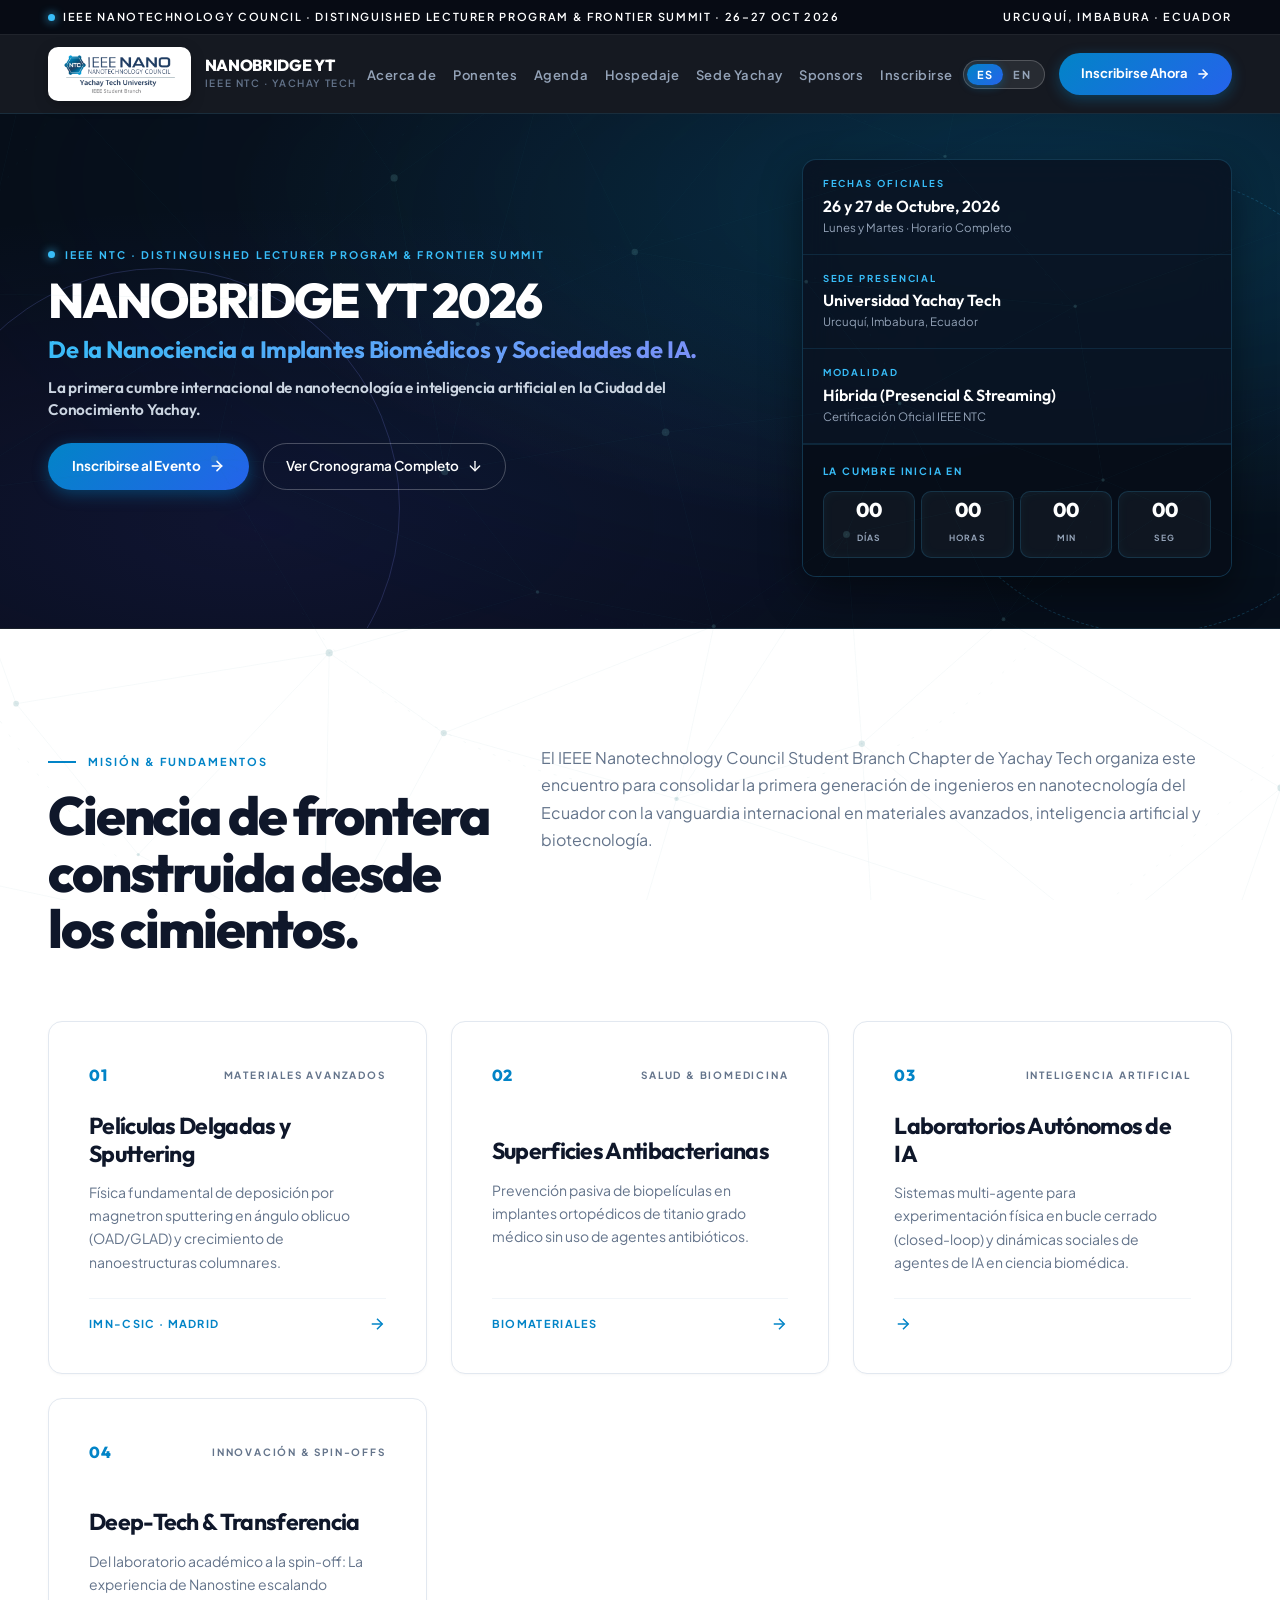
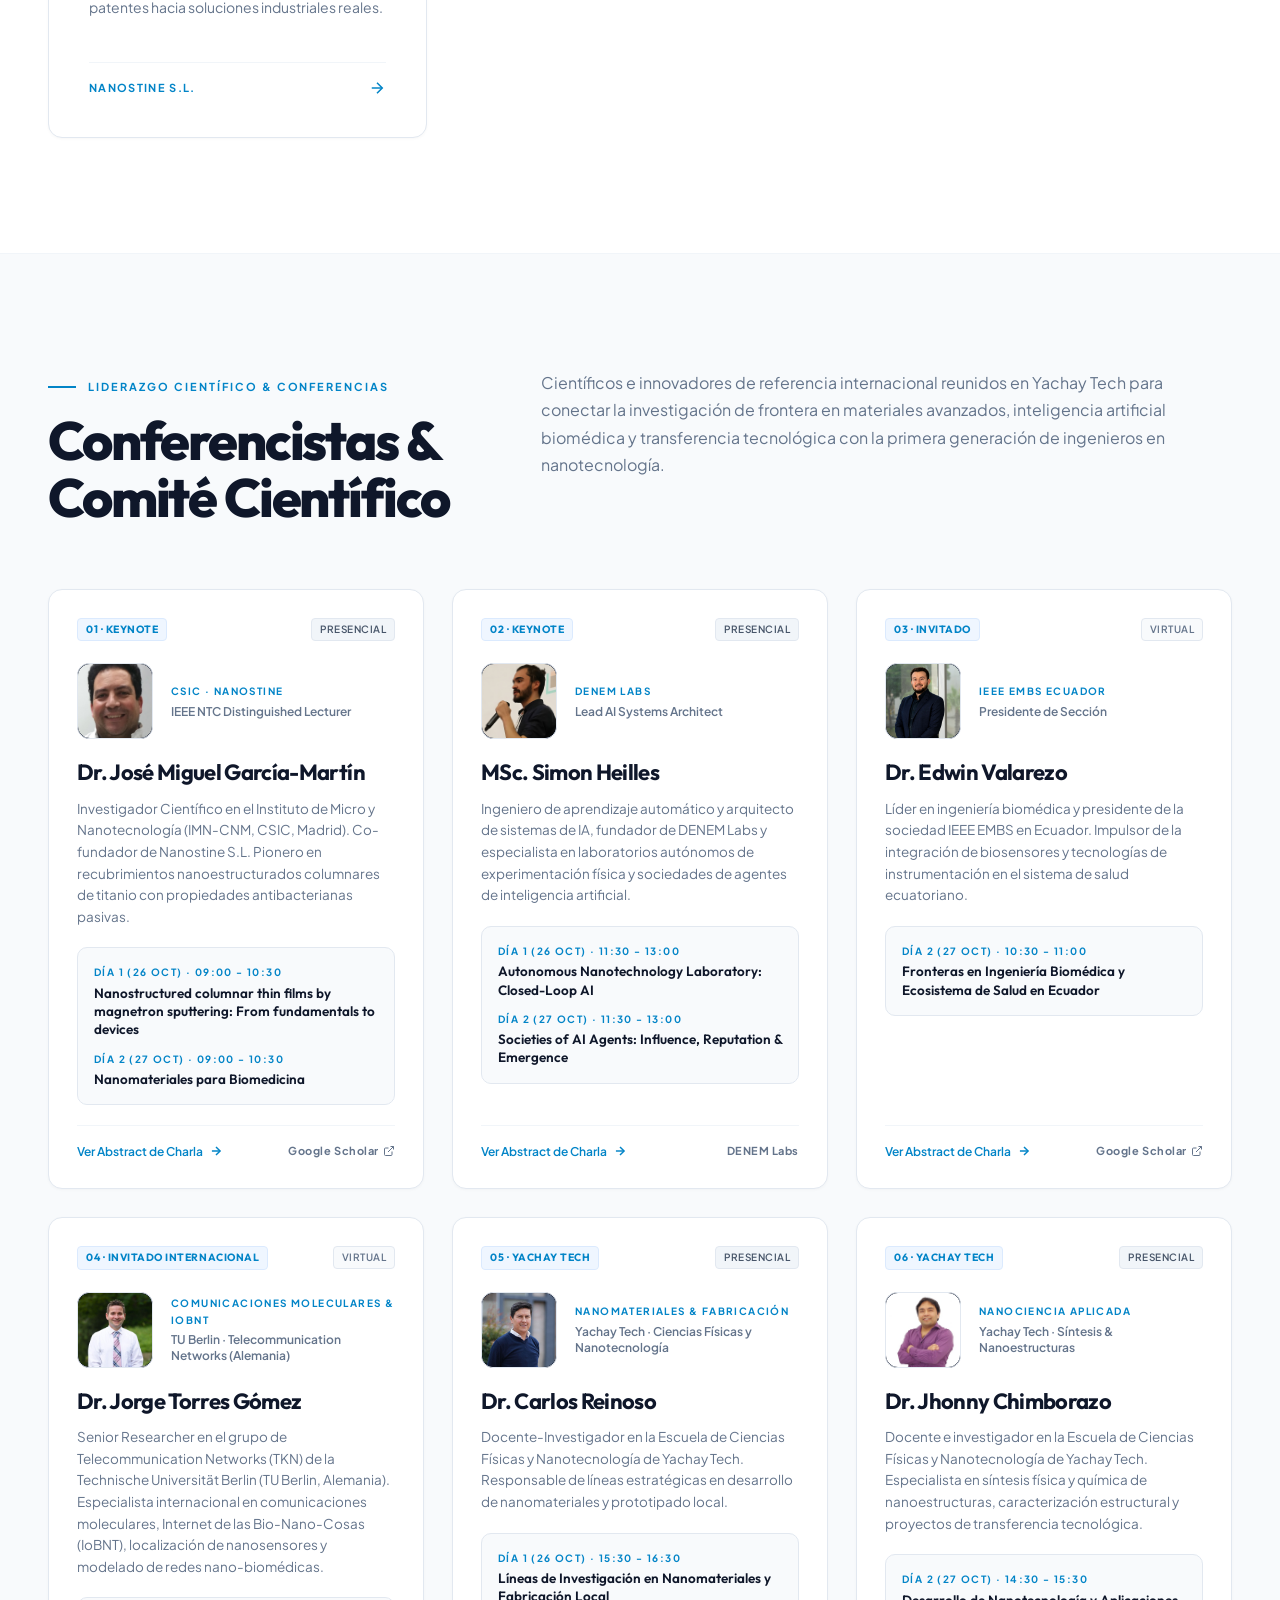
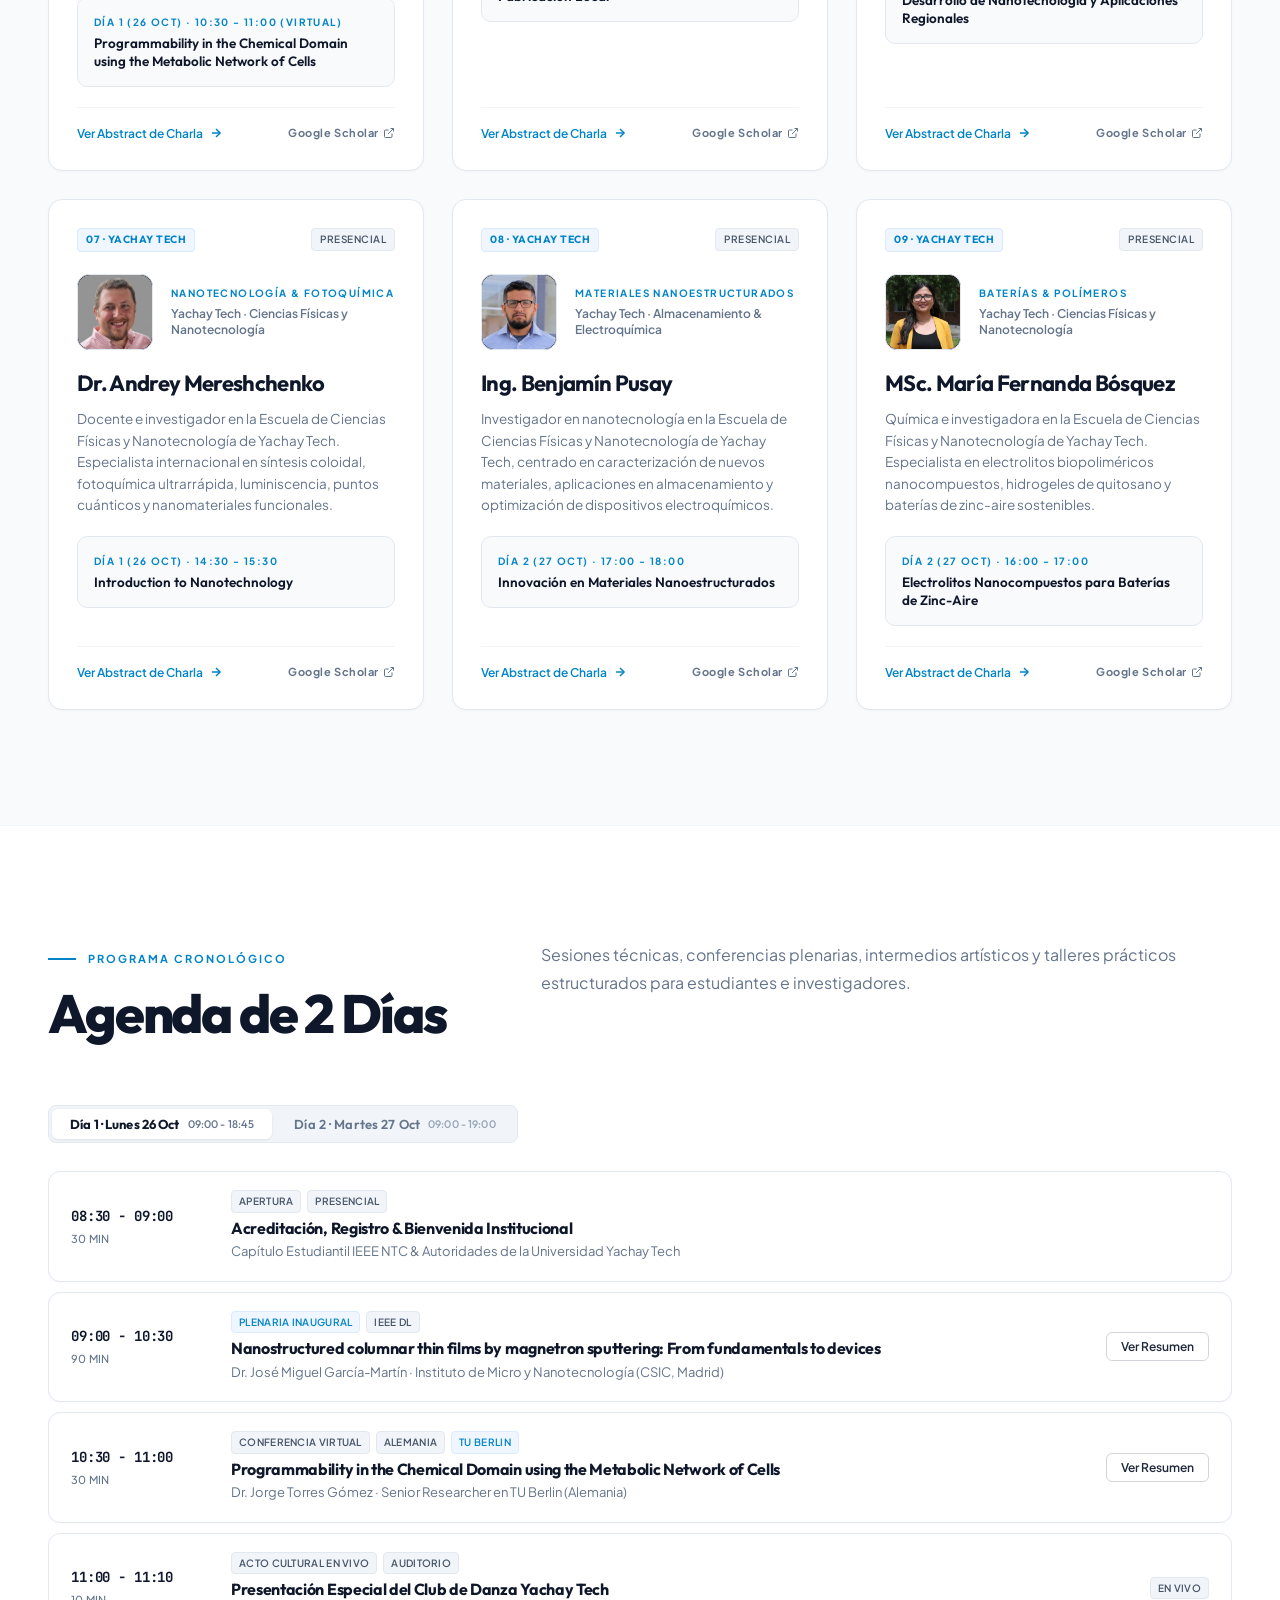
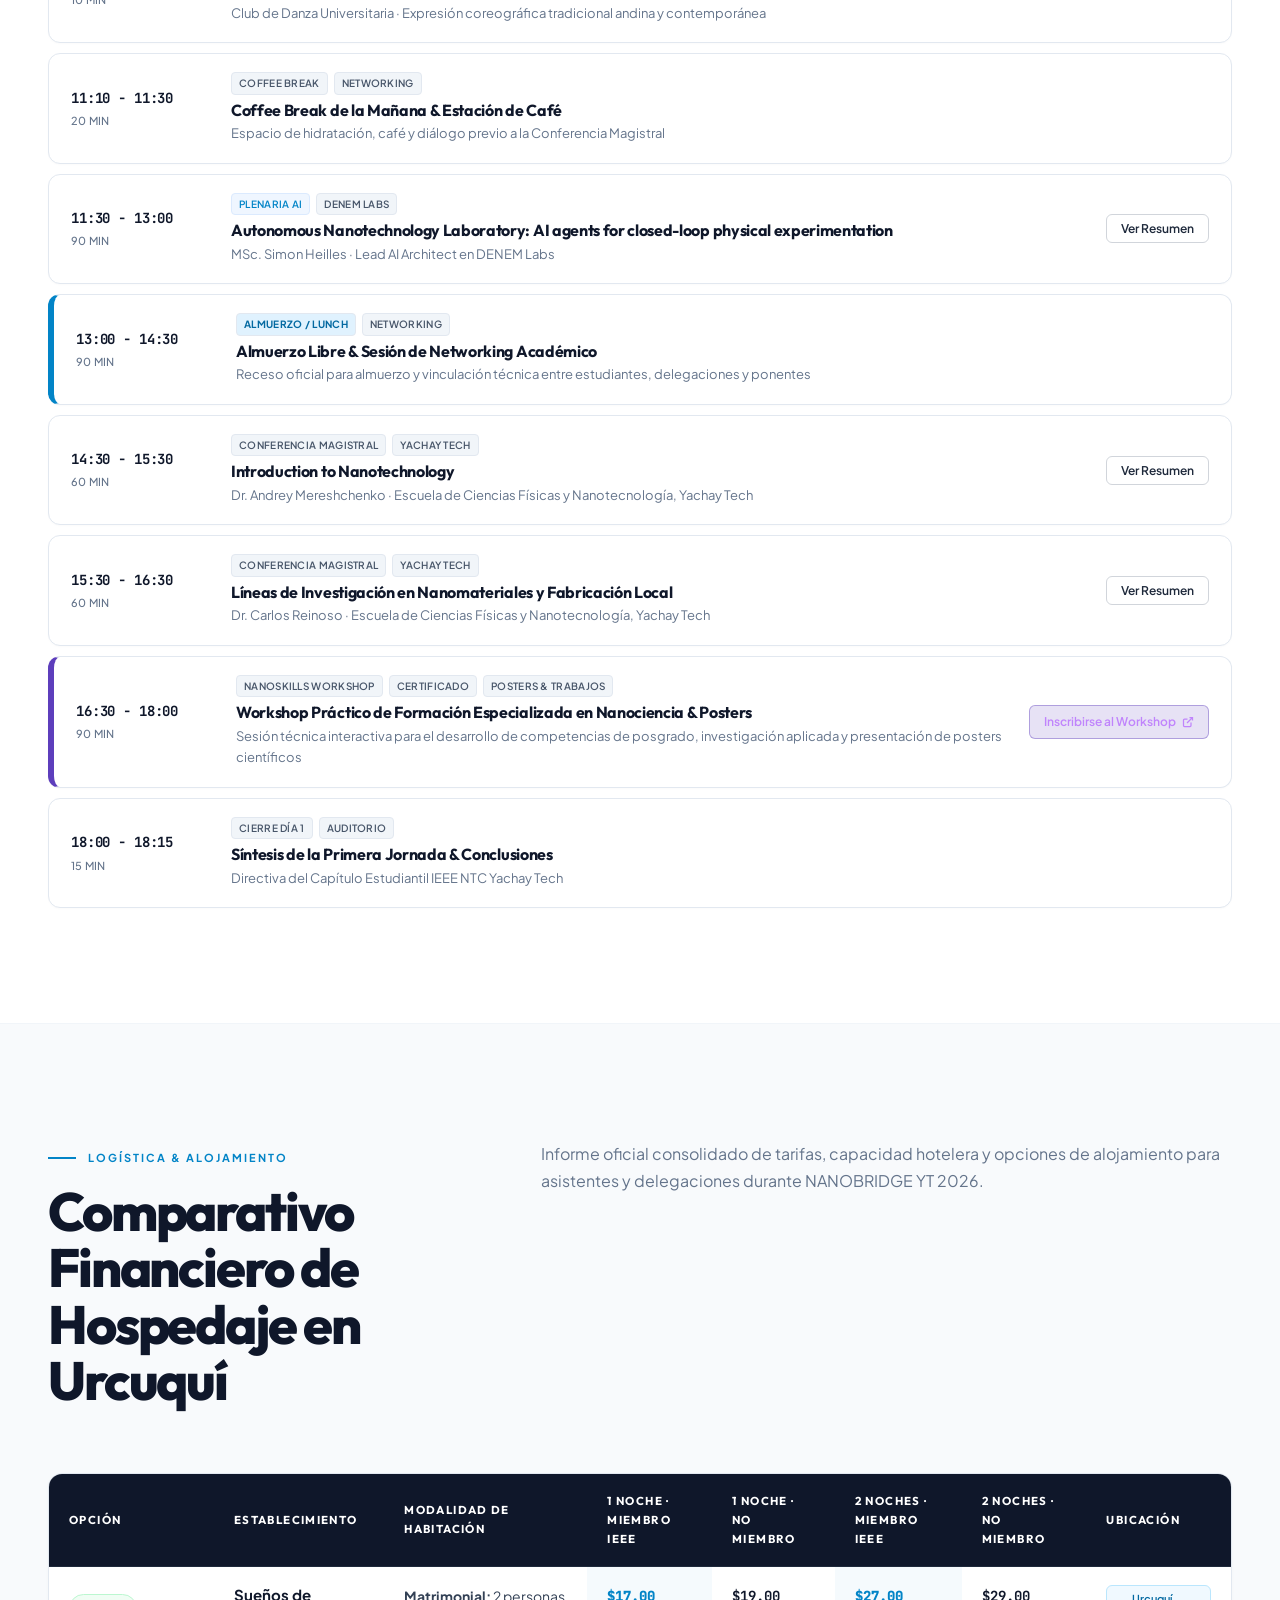
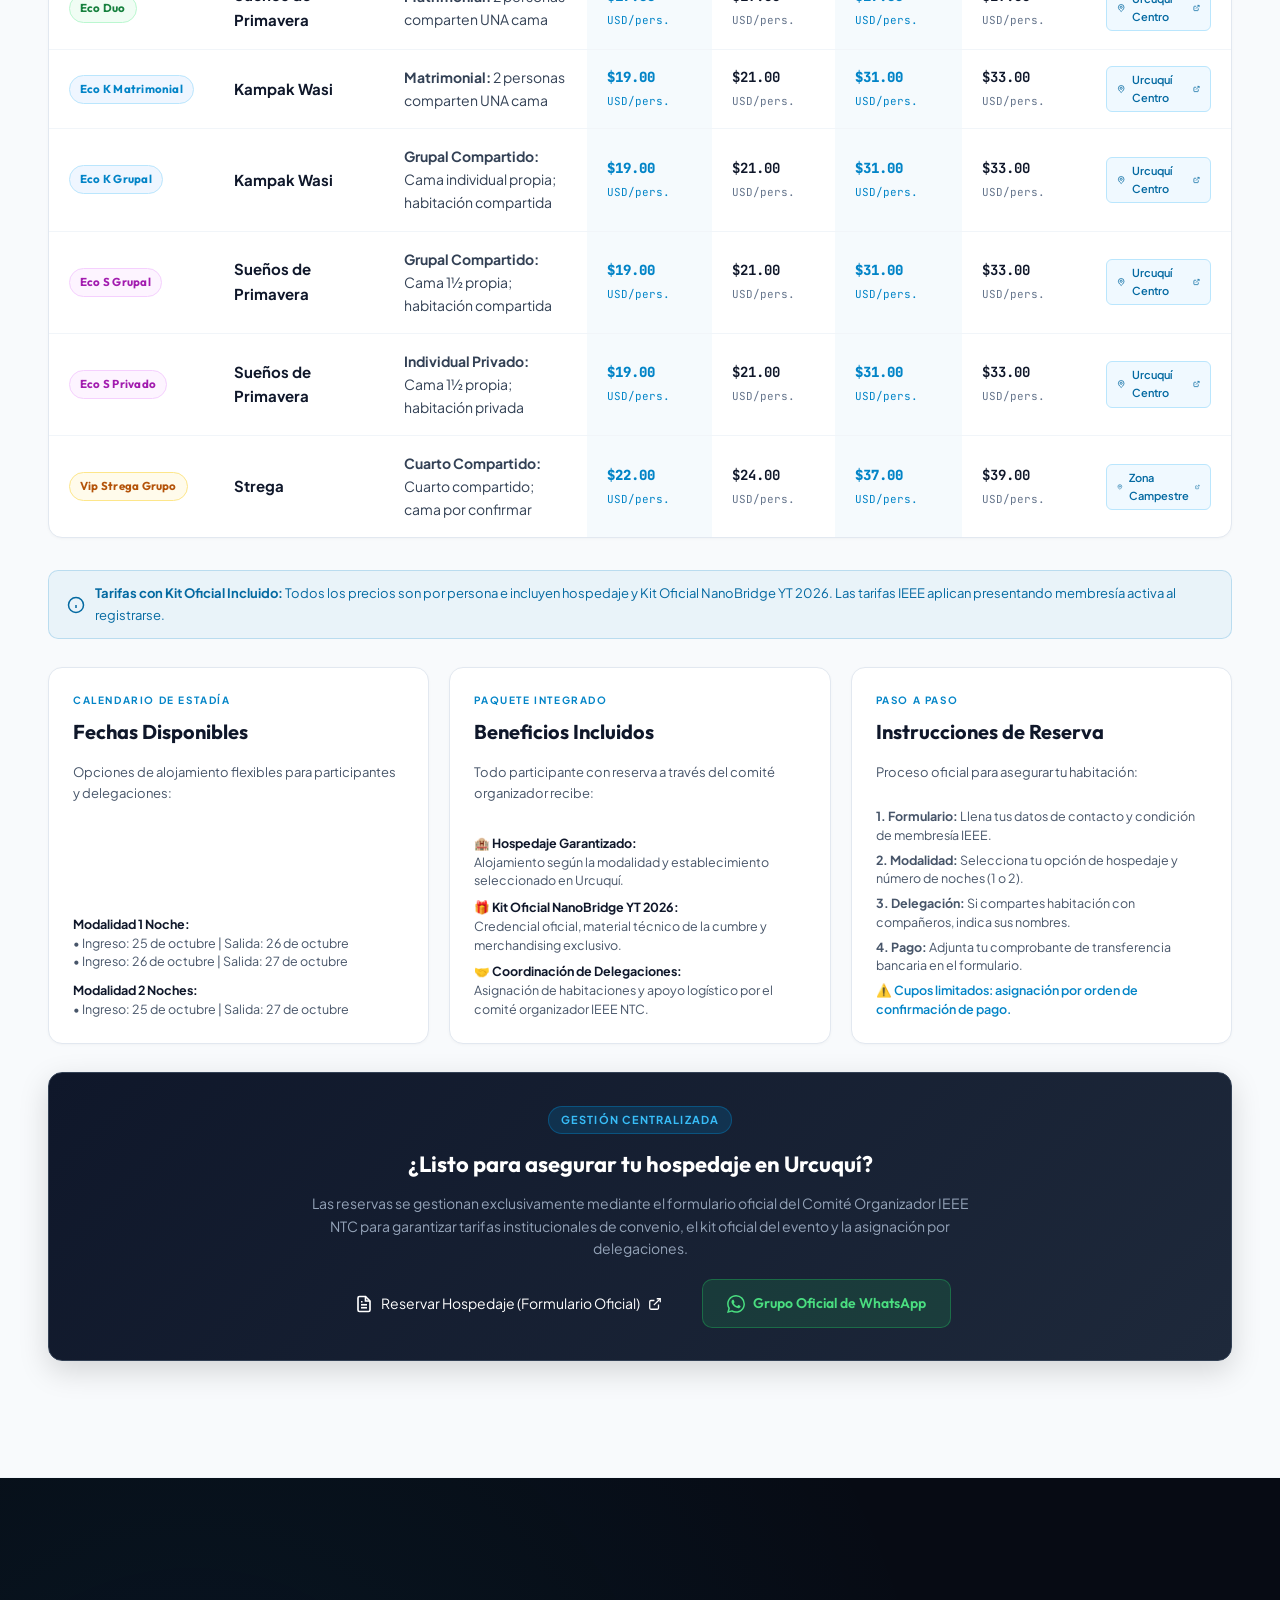
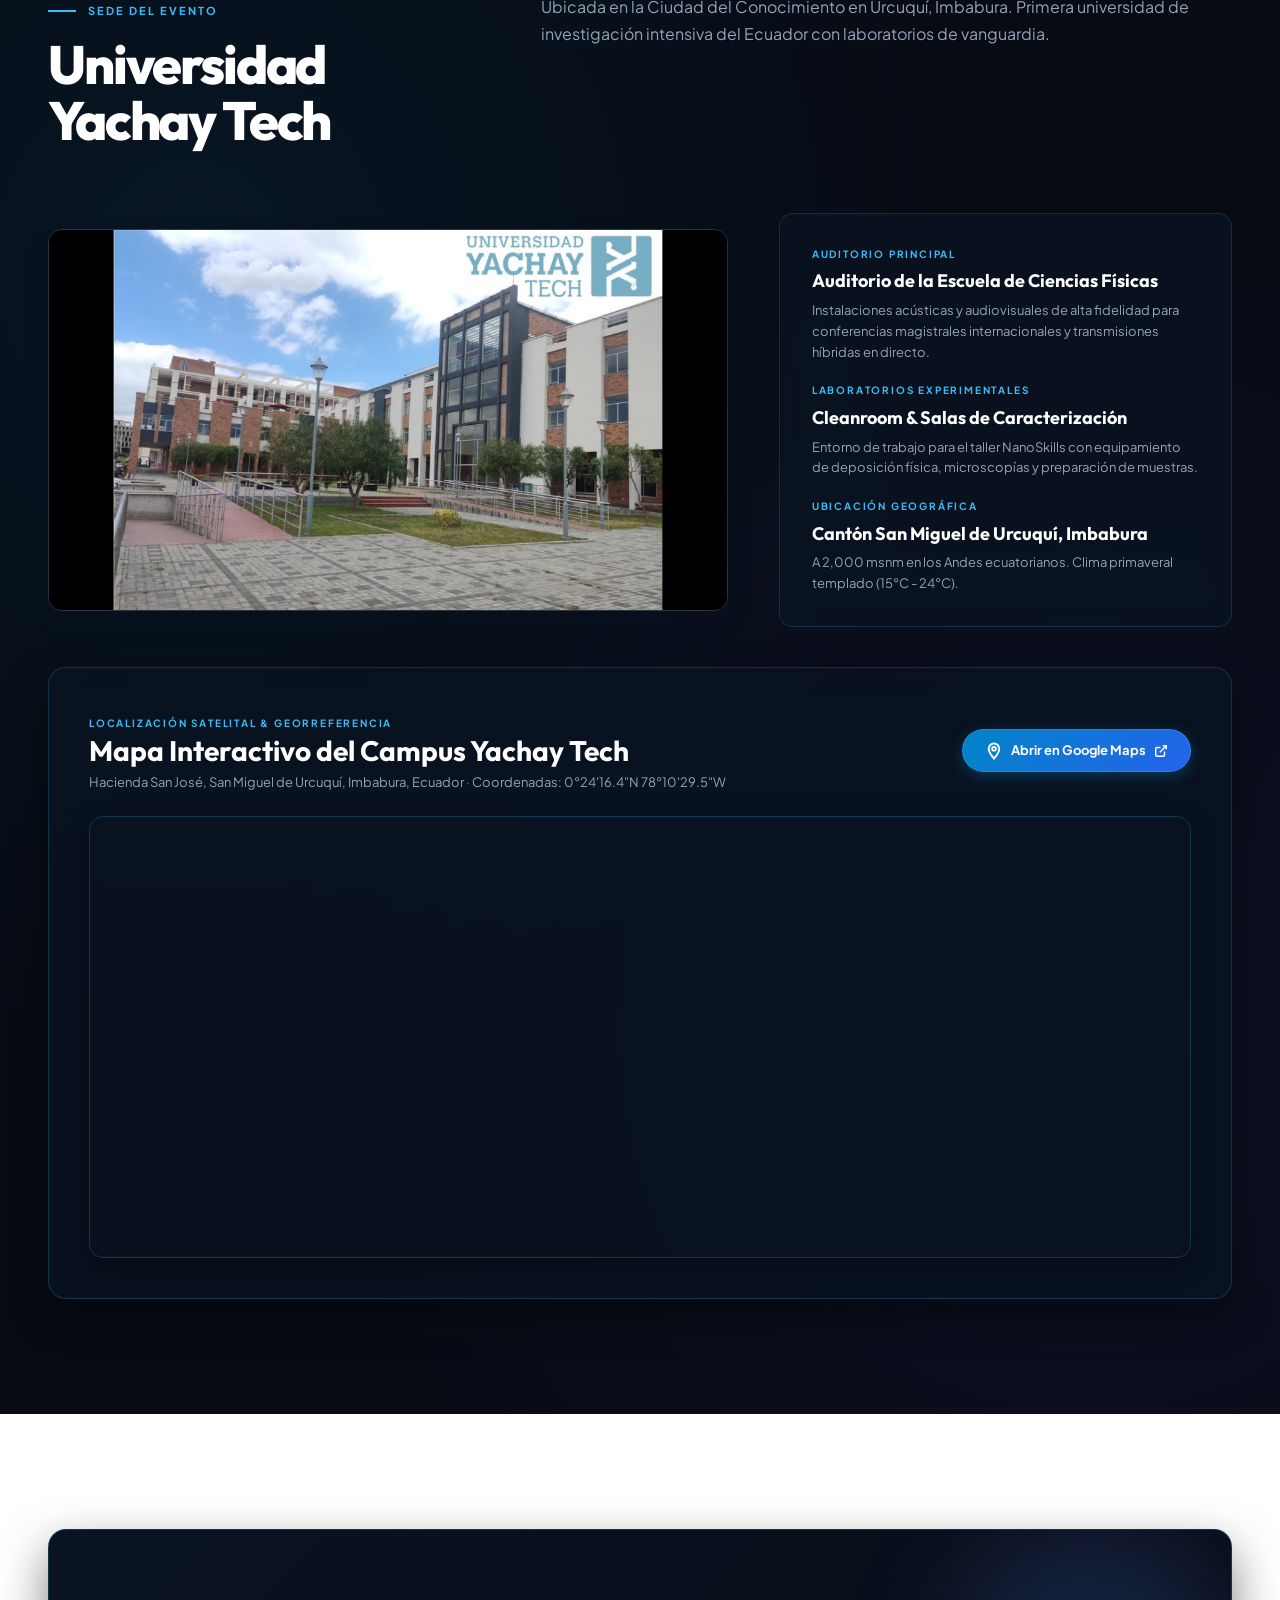
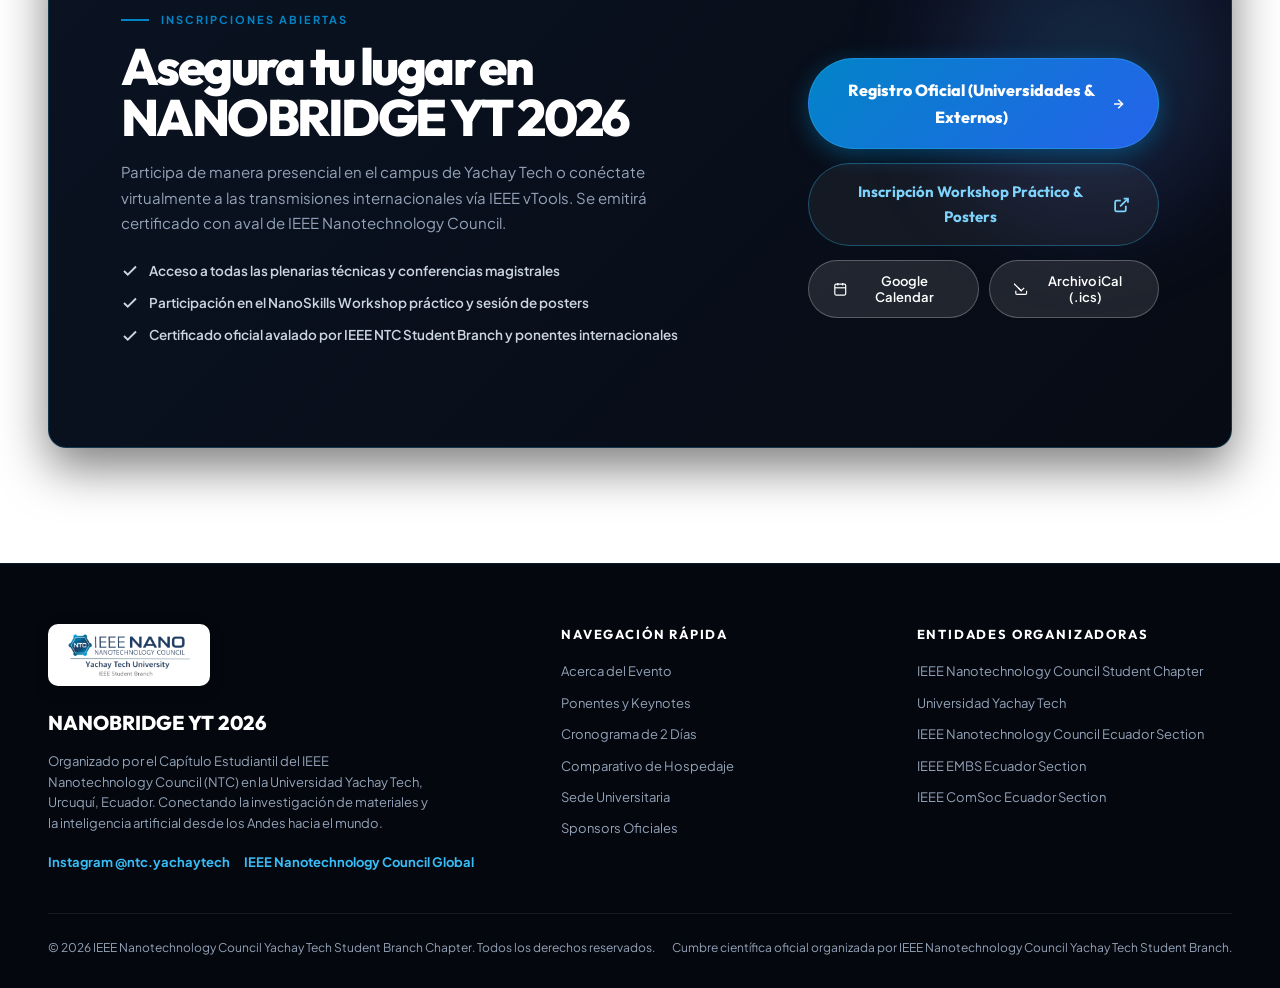
==== index.html @ 6566cf1e "Update footer organizing entities: IEEE Nanotechnology Council Student Chapter & IEEE Nanotechnology" ====
<!DOCTYPE html>
<html lang="es">
<head>
  <meta charset="UTF-8">
  <meta name="viewport" content="width=device-width, initial-scale=1.0">
  <title>NANOBRIDGE YT 2026 | IEEE Nanotechnology Council Distinguished Lecturer Program</title>
  <meta name="description" content="NANOBRIDGE YT 2026: Cumbre de Nanociencia, Implantes Biomédicos y Sociedades de IA con Dr. José Miguel García-Martín (CSIC) y MSc. Simon Heilles (DENEM Labs) en Universidad Yachay Tech.">
  <meta name="keywords" content="IEEE, Nanotechnology Council, Yachay Tech, CSIC, DENEM Labs, José Miguel García-Martín, Simon Heilles, biomédica, inteligencia artificial, nanotecnología">
  <meta name="author" content="IEEE Nanotechnology Council - Yachay Tech Student Branch">

  <!-- Open Graph / Meta -->
  <meta property="og:title" content="NANOBRIDGE YT 2026 | IEEE NTC Distinguished Lecturer Program">
  <meta property="og:description" content="Frontier Nanoscience, Biomedical Implants & Societies of AI Agents. 26-27 de Octubre, 2026 · Yachay Tech University, Ecuador.">
  <meta property="og:type" content="website">
  <meta property="og:image" content="assets/ieee-ntc-official-trimmed.png">

  <!-- Favicon -->
  <link rel="icon" type="image/svg+xml" href="assets/ieee-ntc-official-trimmed.svg">

  <!-- Stylesheet -->
  <link rel="stylesheet" href="styles.css?v=3.0">
</head>
<body>

  <!-- Background Interactive Mesh & Pointer Aura -->
  <canvas id="mesh-canvas" aria-hidden="true"></canvas>
  <div class="ambient-aura" aria-hidden="true"></div>

  <!-- Top Notification Bar -->
  <div class="top-notice-bar">
    <div class="container notice-inner">
      <div class="notice-left">
        <span class="notice-dot"></span>
        <span data-i18n="top-notice">IEEE Nanotechnology Council · Distinguished Lecturer Program & Frontier Summit · 26–27 Oct 2026</span>
      </div>
      <div class="notice-right">
        <span>Urcuquí, Imbabura · Ecuador</span>
      </div>
    </div>
  </div>

  <!-- Main Navigation Header -->
  <header class="main-header" id="main-header">
    <div class="container nav-wrapper">
      <div class="brand-group">
        <a href="#hero" class="brand-badge" aria-label="NANOBRIDGE YT 2026 - Inicio">
          <div class="brand-logo-badge">
            <img src="assets/ieee-ntc-official-trimmed.png" alt="IEEE Nanotechnology Council · Yachay Tech Student Branch" class="brand-logo-img">
          </div>
          <div class="brand-text-block">
            <span class="brand-tag">NANOBRIDGE YT</span>
            <span class="brand-sub">IEEE NTC · Yachay Tech</span>
          </div>
        </a>
      </div>

      <!-- Desktop Menu Links -->
      <nav aria-label="Navegación Principal">
        <ul class="nav-menu">
          <li><a href="#about" class="nav-link" data-i18n="nav-about">Acerca de</a></li>
          <li><a href="#speakers" class="nav-link" data-i18n="nav-speakers">Ponentes</a></li>
          <li><a href="#schedule" class="nav-link" data-i18n="nav-schedule">Agenda</a></li>
          <li><a href="#lodging" class="nav-link" data-i18n="nav-lodging">Hospedaje</a></li>
          <li><a href="#venue" class="nav-link" data-i18n="nav-venue">Sede Yachay</a></li>
          <li><a href="sponsors.html" class="nav-link" data-i18n="nav-sponsors">Sponsors</a></li>
          <li><a href="#registration" class="nav-link" data-i18n="nav-register">Inscribirse</a></li>
        </ul>
      </nav>

      <!-- Language & CTA Actions -->
      <div class="nav-actions">
        <div class="lang-toggle" aria-label="Seleccionar idioma">
          <button type="button" class="lang-btn active lang-btn-es" id="lang-btn-es">ES</button>
          <button type="button" class="lang-btn lang-btn-en" id="lang-btn-en">EN</button>
        </div>
        <a href="#registration" class="btn-header-cta" data-i18n="cta-register">
          <span>Inscribirse Ahora</span>
          <svg width="14" height="14" viewBox="0 0 24 24" fill="none" stroke="currentColor" stroke-width="2.5" stroke-linecap="round" stroke-linejoin="round"><path d="M5 12h14"></path><path d="m12 5 7 7-7 7"></path></svg>
        </a>
        <button type="button" class="mobile-hamburger" id="mobile-hamburger" aria-label="Abrir Menú">
          <span></span><span></span><span></span>
        </button>
      </div>
    </div>
  </header>

  <!-- Mobile Drawer Menu -->
  <div class="mobile-nav-drawer" id="mobile-nav-drawer">
    <div class="lang-toggle" style="margin-bottom: 16px; align-self: flex-start;" aria-label="Seleccionar idioma">
      <button type="button" class="lang-btn active lang-btn-es" id="lang-btn-es-mobile">ES</button>
      <button type="button" class="lang-btn lang-btn-en" id="lang-btn-en-mobile">EN</button>
    </div>
    <a href="#about" class="nav-link" data-i18n="nav-about">Acerca de</a>
    <a href="#speakers" class="nav-link" data-i18n="nav-speakers">Ponentes</a>
    <a href="#schedule" class="nav-link" data-i18n="nav-schedule">Agenda</a>
    <a href="#lodging" class="nav-link" data-i18n="nav-lodging">Hospedaje</a>
    <a href="#venue" class="nav-link" data-i18n="nav-venue">Sede Yachay</a>
    <a href="sponsors.html" class="nav-link" data-i18n="nav-sponsors">Sponsors</a>
    <a href="#registration" class="nav-link" data-i18n="nav-register">Inscribirse</a>
  </div>

  <main>

    <!-- ============================================================
         HERO SECTION (MIT CRITICAL DATA INSPIRED)
         Deep Teal, Orbital Rings, Pastel Typography & Live Countdown
         ============================================================ -->
    <section class="hero-section" id="hero" data-fellowship-scene="ink">
      <div class="hero-background-aura" aria-hidden="true"></div>
      <div class="hero-orbit-ring-1" aria-hidden="true"></div>
      <div class="hero-orbit-ring-2" aria-hidden="true"></div>

      <div class="container hero-grid">
        <div class="hero-left-col">
          <div class="hero-eyebrow-wrapper">
            <span class="eyebrow-pill"></span>
            <span data-i18n="hero-eyebrow">IEEE NTC · DISTINGUISHED LECTURER PROGRAM & FRONTIER SUMMIT</span>
          </div>

          <h1 class="hero-main-title">
            <span data-i18n="hero-title-main">NANOBRIDGE YT 2026</span>
            <span class="highlight-accent" data-i18n="hero-title-sub">De la Nanociencia a Implantes Biomédicos y Sociedades de IA.</span>
          </h1>

          <p class="hero-tagline" data-i18n="hero-tagline">
            La primera cumbre internacional de nanotecnología e inteligencia artificial en la Ciudad del Conocimiento Yachay.
          </p>

          <div class="hero-cta-group">
            <a href="#registration" class="btn-primary-pill">
              <span data-i18n="hero-btn-register">Inscribirse al Evento</span>
              <svg width="16" height="16" viewBox="0 0 24 24" fill="none" stroke="currentColor" stroke-width="2.5" stroke-linecap="round" stroke-linejoin="round"><path d="M5 12h14"></path><path d="m12 5 7 7-7 7"></path></svg>
            </a>
            <a href="#schedule" class="btn-outline-pill">
              <span data-i18n="hero-btn-schedule">Ver Cronograma Completo</span>
              <svg width="16" height="16" viewBox="0 0 24 24" fill="none" stroke="currentColor" stroke-width="2" stroke-linecap="round" stroke-linejoin="round"><path d="M12 5v14"></path><path d="m19 12-7 7-7-7"></path></svg>
            </a>
          </div>
        </div>

        <!-- Hero Right Panel: Summit Metadata & Countdown -->
        <div class="hero-right-col">
          <div class="hero-meta-panel">
            <div class="meta-box">
              <p class="meta-label" data-i18n="hero-meta-dates-label">Fechas Oficiales</p>
              <p class="meta-value" data-i18n="hero-meta-dates-val">26 y 27 de Octubre, 2026</p>
              <p class="meta-subtext" data-i18n="hero-meta-dates-sub">Lunes y Martes · Horario Completo</p>
            </div>

            <div class="meta-box">
              <p class="meta-label" data-i18n="hero-meta-venue-label">Sede Presencial</p>
              <p class="meta-value" data-i18n="hero-meta-venue-val">Universidad Yachay Tech</p>
              <p class="meta-subtext" data-i18n="hero-meta-venue-sub">Urcuquí, Imbabura, Ecuador</p>
            </div>

            <div class="meta-box">
              <p class="meta-label" data-i18n="hero-meta-mode-label">Modalidad</p>
              <p class="meta-value" data-i18n="hero-meta-mode-val">Híbrida (Presencial & Streaming)</p>
              <p class="meta-subtext" data-i18n="hero-meta-mode-sub">Certificación Oficial IEEE NTC</p>
            </div>

            <!-- Live Real-Time Countdown -->
            <div class="countdown-block">
              <div class="countdown-header">
                <span class="countdown-title" data-i18n="countdown-title">La cumbre inicia en</span>
              </div>
              <div class="countdown-grid">
                <div class="countdown-unit-box">
                  <span class="countdown-number" id="count-days">00</span>
                  <span class="countdown-label" data-i18n="count-unit-days">Días</span>
                </div>
                <div class="countdown-unit-box">
                  <span class="countdown-number" id="count-hours">00</span>
                  <span class="countdown-label" data-i18n="count-unit-hours">Horas</span>
                </div>
                <div class="countdown-unit-box">
                  <span class="countdown-number" id="count-minutes">00</span>
                  <span class="countdown-label" data-i18n="count-unit-mins">Min</span>
                </div>
                <div class="countdown-unit-box">
                  <span class="countdown-number" id="count-seconds">00</span>
                  <span class="countdown-label" data-i18n="count-unit-secs">Seg</span>
                </div>
              </div>
            </div>
          </div>
        </div>
      </div>
    </section>

    <!-- ============================================================
         ABOUT & PILLARS SECTION (WARM CREAM & PASTEL SAGE)
         Rounded Cards with 01, 02, 03, 04 Indices
         ============================================================ -->
    <section class="section section-white" id="about" data-fellowship-scene="paper">
      <div class="container">
        <div class="section-header-grid">
          <div>
            <div class="section-eyebrow eyebrow-rust">
              <span class="eyebrow-line"></span>
              <span data-i18n="about-eyebrow">Misión & Fundamentos</span>
            </div>
            <h2 class="section-title-large" data-i18n="about-title">
              Ciencia de frontera construida desde los cimientos.
            </h2>
          </div>
          <div>
            <p class="section-lead-text" data-i18n="about-lead">
              El IEEE Nanotechnology Council Student Branch Chapter de Yachay Tech organiza este encuentro para consolidar la primera generación de ingenieros en nanotecnología del Ecuador con la vanguardia internacional en materiales avanzados, inteligencia artificial y biotecnología.
            </p>
          </div>
        </div>

        <div class="pillars-grid">
          <!-- Pillar 1 -->
          <article class="pillar-card">
            <div class="pillar-card-top">
              <span class="pillar-index">01</span>
              <span class="pillar-category" data-i18n="pillar-cat-1">Materiales Avanzados</span>
            </div>
            <div>
              <h3 class="pillar-card-title" data-i18n="pillar-1-title">Películas Delgadas y Sputtering</h3>
              <p class="pillar-card-desc" data-i18n="pillar-1-desc">
                Física fundamental de deposición por magnetron sputtering en ángulo oblicuo (OAD/GLAD) y crecimiento de nanoestructuras columnares.
              </p>
            </div>
            <div class="pillar-card-footer">
              <span>IMN-CSIC · Madrid</span>
              <svg width="18" height="18" viewBox="0 0 24 24" fill="none" stroke="currentColor" stroke-width="2"><path d="M5 12h14"></path><path d="m12 5 7 7-7 7"></path></svg>
            </div>
          </article>

          <!-- Pillar 2 -->
          <article class="pillar-card">
            <div class="pillar-card-top">
              <span class="pillar-index">02</span>
              <span class="pillar-category" data-i18n="pillar-cat-2">Salud & Biomedicina</span>
            </div>
            <div>
              <h3 class="pillar-card-title" data-i18n="pillar-2-title">Superficies Antibacterianas</h3>
              <p class="pillar-card-desc" data-i18n="pillar-2-desc">
                Prevención pasiva de biopelículas en implantes ortopédicos de titanio grado médico sin uso de agentes antibióticos.
              </p>
            </div>
            <div class="pillar-card-footer">
              <span data-i18n="pillar-foot-2">Biomateriales</span>
              <svg width="18" height="18" viewBox="0 0 24 24" fill="none" stroke="currentColor" stroke-width="2"><path d="M5 12h14"></path><path d="m12 5 7 7-7 7"></path></svg>
            </div>
          </article>

          <!-- Pillar 3 -->
          <article class="pillar-card">
            <div class="pillar-card-top">
              <span class="pillar-index">03</span>
              <span class="pillar-category" data-i18n="pillar-cat-3">Inteligencia Artificial</span>
            </div>
            <div>
              <h3 class="pillar-card-title" data-i18n="pillar-3-title">Laboratorios Autónomos de IA</h3>
              <p class="pillar-card-desc" data-i18n="pillar-3-desc">
                Sistemas multi-agente para experimentación física en bucle cerrado (closed-loop) y dinámicas sociales de agentes de IA en ciencia biomédica.
              </p>
            </div>
            <div class="pillar-card-footer">
              
              <svg width="18" height="18" viewBox="0 0 24 24" fill="none" stroke="currentColor" stroke-width="2"><path d="M5 12h14"></path><path d="m12 5 7 7-7 7"></path></svg>
            </div>
          </article>

          <!-- Pillar 4 -->
          <article class="pillar-card">
            <div class="pillar-card-top">
              <span class="pillar-index">04</span>
              <span class="pillar-category" data-i18n="pillar-cat-4">Innovación & Spin-Offs</span>
            </div>
            <div>
              <h3 class="pillar-card-title" data-i18n="pillar-4-title">Deep-Tech & Transferencia</h3>
              <p class="pillar-card-desc" data-i18n="pillar-4-desc">
                Del laboratorio académico a la spin-off: La experiencia de Nanostine escalando patentes hacia soluciones industriales reales.
              </p>
            </div>
            <div class="pillar-card-footer">
              <span>Nanostine S.L.</span>
              <svg width="18" height="18" viewBox="0 0 24 24" fill="none" stroke="currentColor" stroke-width="2"><path d="M5 12h14"></path><path d="m12 5 7 7-7 7"></path></svg>
            </div>
          </article>
        </div>
      </div>
    </section>

    <!-- ============================================================
         FEATURED SPEAKERS SECTION: UNIFORM GRID WITH PHOTO FRAMES
         User requirement: Cuadrícula uniforme donde todos los ponentes tengan
         el mismo tamaño de tarjeta y diseño, con marcos de fotos listos.
         ============================================================ -->
    <section class="section section-subtle" id="speakers" data-fellowship-scene="paper">
      <div class="container">
        <div class="section-header-grid">
          <div>
            <div class="section-eyebrow">
              <span class="eyebrow-line"></span>
              <span data-i18n="speakers-eyebrow">Liderazgo Científico & Conferencias</span>
            </div>
            <h2 class="section-title-large" data-i18n="speakers-title">
              Conferencistas & Comité Científico
            </h2>
          </div>
          <div>
            <p class="section-lead-text" data-i18n="speakers-lead">
              Científicos e innovadores de referencia internacional reunidos en Yachay Tech para conectar la investigación de frontera en materiales avanzados, inteligencia artificial biomédica y transferencia tecnológica con la primera generación de ingenieros en nanotecnología.
            </p>
          </div>
        </div>

        <div class="speakers-grid">

          <!-- 01. Dr. José Miguel García-Martín -->
          <article class="speaker-card">
            <div>
              <div class="speaker-card-header">
                <span class="speaker-index-tag">01 · KEYNOTE</span>
                <span class="speaker-modality-badge badge-in-person" data-i18n="badge-in-person">Presencial</span>
              </div>
              <div class="speaker-photo-frame-wrapper">
                <div class="speaker-avatar-frame" aria-label="Foto: Dr. José Miguel García-Martín">
                  <img src="assets/speakers/jose_miguel_garcia_martin.jpg" alt="Dr. José Miguel García-Martín" class="speaker-photo-img" onerror="this.style.display='none';">
                </div>
                <div class="speaker-avatar-meta">
                  <span class="speaker-role-pill" data-i18n="sp-role-1">CSIC · Nanostine</span>
                  <span class="speaker-affiliation-sub" data-i18n="sp-affil-1">IEEE NTC Distinguished Lecturer</span>
                </div>
              </div>
              <h3 class="speaker-name">Dr. José Miguel García-Martín</h3>
              <p class="speaker-bio" data-i18n="sp-bio-1">
                Investigador Científico en el Instituto de Micro y Nanotecnología (IMN-CNM, CSIC, Madrid). Co-fundador de Nanostine S.L. Pionero en recubrimientos nanoestructurados columnares de titanio con propiedades antibacterianas pasivas.
              </p>
              <div class="speaker-talks-container">
                <div class="speaker-talk-item">
                  <span class="speaker-talk-day-tag" data-i18n="sp-talk-day-1-1">Día 1 (26 Oct) · 09:00 - 10:30</span>
                  <p class="speaker-talk-title" data-i18n="sp-talk-title-1-1">Nanostructured columnar thin films by magnetron sputtering: From fundamentals to devices</p>
                </div>
                <div class="speaker-talk-item">
                  <span class="speaker-talk-day-tag" data-i18n="sp-talk-day-1-2">Día 2 (27 Oct) · 09:00 - 10:30</span>
                  <p class="speaker-talk-title" data-i18n="sp-talk-title-1-2">Nanomateriales para Biomedicina</p>
                </div>
              </div>
            </div>
            <div class="speaker-card-actions">
              <button type="button" class="btn-speaker-abstract" data-speaker="garcia-martin" data-i18n="speaker-abstract-btn">
                <span>Ver Abstract de Charla</span>
                <svg width="14" height="14" viewBox="0 0 24 24" fill="none" stroke="currentColor" stroke-width="2.5"><path d="M5 12h14"></path><path d="m12 5 7 7-7 7"></path></svg>
              </button>
              <a href="https://scholar.google.es/citations?user=2smVeaEAAAAJ" target="_blank" rel="noopener" class="speaker-scholar-link">
                <span>Google Scholar</span>
                <svg width="12" height="12" viewBox="0 0 24 24" fill="none" stroke="currentColor" stroke-width="2"><path d="M18 13v6a2 2 0 0 1-2 2H5a2 2 0 0 1-2-2V8a2 2 0 0 1 2-2h6"></path><polyline points="15 3 21 3 21 9"></polyline><line x1="10" y1="14" x2="21" y2="3"></line></svg>
              </a>
            </div>
          </article>

          <!-- 02. MSc. Simon Heilles -->
          <article class="speaker-card">
            <div>
              <div class="speaker-card-header">
                <span class="speaker-index-tag">02 · KEYNOTE</span>
                <span class="speaker-modality-badge badge-in-person" data-i18n="badge-in-person">Presencial</span>
              </div>
              <div class="speaker-photo-frame-wrapper">
                <div class="speaker-avatar-frame" aria-label="Foto: MSc. Simon Heilles">
                  <img src="assets/speakers/simon_heilles.jpg" alt="MSc. Simon Heilles" class="speaker-photo-img" onerror="this.style.display='none';">
                </div>
                <div class="speaker-avatar-meta">
                  <span class="speaker-role-pill" data-i18n="sp-role-2">DENEM Labs</span>
                  <span class="speaker-affiliation-sub" data-i18n="sp-affil-2">Lead AI Systems Architect</span>
                </div>
              </div>
              <h3 class="speaker-name">MSc. Simon Heilles</h3>
              <p class="speaker-bio" data-i18n="sp-bio-2">
                Ingeniero de aprendizaje automático y arquitecto de sistemas de IA, fundador de DENEM Labs y especialista en laboratorios autónomos de experimentación física y sociedades de agentes de inteligencia artificial.
              </p>
              <div class="speaker-talks-container">
                <div class="speaker-talk-item">
                  <span class="speaker-talk-day-tag" data-i18n="sp-talk-day-2-1">Día 1 (26 Oct) · 11:30 - 13:00</span>
                  <p class="speaker-talk-title" data-i18n="sp-talk-title-2-1">Autonomous Nanotechnology Laboratory: Closed-Loop AI</p>
                </div>
                <div class="speaker-talk-item">
                  <span class="speaker-talk-day-tag" data-i18n="sp-talk-day-2-2">Día 2 (27 Oct) · 11:30 - 13:00</span>
                  <p class="speaker-talk-title" data-i18n="sp-talk-title-2-2">Societies of AI Agents: Influence, Reputation & Emergence</p>
                </div>
              </div>
            </div>
            <div class="speaker-card-actions">
              <button type="button" class="btn-speaker-abstract" data-speaker="simon-heilles" data-i18n="speaker-abstract-btn">
                <span>Ver Abstract de Charla</span>
                <svg width="14" height="14" viewBox="0 0 24 24" fill="none" stroke="currentColor" stroke-width="2.5"><path d="M5 12h14"></path><path d="m12 5 7 7-7 7"></path></svg>
              </button>
              <span class="speaker-scholar-link">DENEM Labs</span>
            </div>
          </article>

          <!-- 03. Dr. Edwin Valarezo -->
          <article class="speaker-card">
            <div>
              <div class="speaker-card-header">
                <span class="speaker-index-tag">03 · INVITADO</span>
                <span class="speaker-modality-badge badge-virtual" data-i18n="badge-virtual">Virtual</span>
              </div>
              <div class="speaker-photo-frame-wrapper">
                <div class="speaker-avatar-frame" aria-label="Foto: Dr. Edwin Valarezo">
                  <img src="assets/speakers/edwin_valarezo.jpg" alt="Dr. Edwin Valarezo" class="speaker-photo-img" onerror="this.style.display='none';">
                </div>
                <div class="speaker-avatar-meta">
                  <span class="speaker-role-pill" data-i18n="sp-role-3">IEEE EMBS Ecuador</span>
                  <span class="speaker-affiliation-sub" data-i18n="sp-affil-3">Presidente de Sección</span>
                </div>
              </div>
              <h3 class="speaker-name">Dr. Edwin Valarezo</h3>
              <p class="speaker-bio" data-i18n="sp-bio-3">
                Líder en ingeniería biomédica y presidente de la sociedad IEEE EMBS en Ecuador. Impulsor de la integración de biosensores y tecnologías de instrumentación en el sistema de salud ecuatoriano.
              </p>
              <div class="speaker-talks-container">
                <div class="speaker-talk-item">
                  <span class="speaker-talk-day-tag" data-i18n="sp-talk-day-3-1">Día 2 (27 Oct) · 10:30 - 11:00</span>
                  <p class="speaker-talk-title" data-i18n="sp-talk-title-3-1">Fronteras en Ingeniería Biomédica y Ecosistema de Salud en Ecuador</p>
                </div>
              </div>
            </div>
            <div class="speaker-card-actions">
              <button type="button" class="btn-speaker-abstract" data-speaker="edwin-valarezo" data-i18n="speaker-abstract-btn">
                <span>Ver Abstract de Charla</span>
                <svg width="14" height="14" viewBox="0 0 24 24" fill="none" stroke="currentColor" stroke-width="2.5"><path d="M5 12h14"></path><path d="m12 5 7 7-7 7"></path></svg>
              </button>
              <a href="https://scholar.google.com/citations?user=GLpno30AAAAJ&hl=en" target="_blank" rel="noopener" class="speaker-scholar-link">
                <span>Google Scholar</span>
                <svg width="12" height="12" viewBox="0 0 24 24" fill="none" stroke="currentColor" stroke-width="2"><path d="M18 13v6a2 2 0 0 1-2 2H5a2 2 0 0 1-2-2V8a2 2 0 0 1 2-2h6"></path><polyline points="15 3 21 3 21 9"></polyline><line x1="10" y1="14" x2="21" y2="3"></line></svg>
              </a>
            </div>
          </article>

          <!-- 04. Dr. Jorge Torres -->
          <article class="speaker-card">
            <div>
              <div class="speaker-card-header">
                <span class="speaker-index-tag">04 · INVITADO INTERNACIONAL</span>
                <span class="speaker-modality-badge badge-virtual" data-i18n="badge-virtual">Virtual</span>
              </div>
              <div class="speaker-photo-frame-wrapper">
                <div class="speaker-avatar-frame" aria-label="Foto: Dr. Jorge Torres Gómez">
                  <img src="assets/speakers/jorge_torres.jpg" alt="Dr. Jorge Torres Gómez" class="speaker-photo-img" onerror="this.style.display='none';">
                </div>
                <div class="speaker-avatar-meta">
                  <span class="speaker-role-pill" data-i18n="sp-role-4">Comunicaciones Moleculares & IoBNT</span>
                  <span class="speaker-affiliation-sub" data-i18n="sp-affil-4">TU Berlin · Telecommunication Networks (Alemania)</span>
                </div>
              </div>
              <h3 class="speaker-name">Dr. Jorge Torres Gómez</h3>
              <p class="speaker-bio" data-i18n="sp-bio-4">
                Senior Researcher en el grupo de Telecommunication Networks (TKN) de la Technische Universität Berlin (TU Berlin, Alemania). Especialista internacional en comunicaciones moleculares, el Internet de las Bio-Nano-Cosas (IoBNT) y nanosensores.
              </p>
              <div class="speaker-talks-container">
                <div class="speaker-talk-item">
                  <span class="speaker-talk-day-tag" data-i18n="sp-talk-day-4-1">Día 1 (26 Oct) · 10:30 - 11:00 (Virtual)</span>
                  <p class="speaker-talk-title" data-i18n="sp-talk-title-4-1">Programmability in the Chemical Domain using the Metabolic Network of Cells</p>
                </div>
              </div>
            </div>
            <div class="speaker-card-actions">
              <button type="button" class="btn-speaker-abstract" data-speaker="jorge-torres" data-i18n="speaker-abstract-btn">
                <span>Ver Abstract de Charla</span>
                <svg width="14" height="14" viewBox="0 0 24 24" fill="none" stroke="currentColor" stroke-width="2.5"><path d="M5 12h14"></path><path d="m12 5 7 7-7 7"></path></svg>
              </button>
              <a href="https://scholar.google.com/citations?user=divox00AAAAJ&hl=en" target="_blank" rel="noopener" class="speaker-scholar-link">
                <span>Google Scholar</span>
                <svg width="12" height="12" viewBox="0 0 24 24" fill="none" stroke="currentColor" stroke-width="2"><path d="M18 13v6a2 2 0 0 1-2 2H5a2 2 0 0 1-2-2V8a2 2 0 0 1 2-2h6"></path><polyline points="15 3 21 3 21 9"></polyline><line x1="10" y1="14" x2="21" y2="3"></line></svg>
              </a>
            </div>
          </article>

          <!-- 05. Dr. Carlos Reinoso -->
          <article class="speaker-card">
            <div>
              <div class="speaker-card-header">
                <span class="speaker-index-tag">05 · YACHAY TECH</span>
                <span class="speaker-modality-badge badge-in-person" data-i18n="badge-in-person">Presencial</span>
              </div>
              <div class="speaker-photo-frame-wrapper">
                <div class="speaker-avatar-frame" aria-label="Foto: Dr. Carlos Reinoso">
                  <img src="assets/speakers/carlos_reinoso.jpg" alt="Dr. Carlos Reinoso" class="speaker-photo-img" onerror="this.style.display='none';">
                </div>
                <div class="speaker-avatar-meta">
                  <span class="speaker-role-pill" data-i18n="sp-role-5">Nanomateriales & Fabricación</span>
                  <span class="speaker-affiliation-sub" data-i18n="sp-affil-5">Yachay Tech · Ciencias Físicas y Nanotecnología</span>
                </div>
              </div>
              <h3 class="speaker-name">Dr. Carlos Reinoso</h3>
              <p class="speaker-bio" data-i18n="sp-bio-5">
                Docente-Investigador en la Escuela de Ciencias Físicas y Nanotecnología de Yachay Tech. Responsable de líneas estratégicas en desarrollo de nanomateriales y prototipado local.
              </p>
              <div class="speaker-talks-container">
                <div class="speaker-talk-item">
                  <span class="speaker-talk-day-tag" data-i18n="sp-talk-day-5-1">Día 1 (26 Oct) · 15:30 - 16:30</span>
                  <p class="speaker-talk-title" data-i18n="sp-talk-title-5-1">Líneas de Investigación en Nanomateriales y Fabricación Local</p>
                </div>
              </div>
            </div>
            <div class="speaker-card-actions">
              <button type="button" class="btn-speaker-abstract" data-speaker="carlos-reinoso" data-i18n="speaker-abstract-btn">
                <span>Ver Abstract de Charla</span>
                <svg width="14" height="14" viewBox="0 0 24 24" fill="none" stroke="currentColor" stroke-width="2.5"><path d="M5 12h14"></path><path d="m12 5 7 7-7 7"></path></svg>
              </button>
              <a href="https://scholar.google.com/citations?user=nTv8loEAAAAJ&hl=en" target="_blank" rel="noopener" class="speaker-scholar-link">
                <span>Google Scholar</span>
                <svg width="12" height="12" viewBox="0 0 24 24" fill="none" stroke="currentColor" stroke-width="2"><path d="M18 13v6a2 2 0 0 1-2 2H5a2 2 0 0 1-2-2V8a2 2 0 0 1 2-2h6"></path><polyline points="15 3 21 3 21 9"></polyline><line x1="10" y1="14" x2="21" y2="3"></line></svg>
              </a>
            </div>
          </article>

          <!-- 06. Dr. Jhonny Chimborazo -->
          <article class="speaker-card">
            <div>
              <div class="speaker-card-header">
                <span class="speaker-index-tag">06 · YACHAY TECH</span>
                <span class="speaker-modality-badge badge-in-person" data-i18n="badge-in-person">Presencial</span>
              </div>
              <div class="speaker-photo-frame-wrapper">
                <div class="speaker-avatar-frame" aria-label="Foto: Dr. Jhonny Chimborazo">
                  <img src="assets/speakers/jhonny_chimborazo.jpg" alt="Dr. Jhonny Chimborazo" class="speaker-photo-img" onerror="this.style.display='none';">
                </div>
                <div class="speaker-avatar-meta">
                  <span class="speaker-role-pill" data-i18n="sp-role-6">Nanociencia Aplicada</span>
                  <span class="speaker-affiliation-sub" data-i18n="sp-affil-6">Yachay Tech · Síntesis & Nanoestructuras</span>
                </div>
              </div>
              <h3 class="speaker-name">Dr. Jhonny Chimborazo</h3>
              <p class="speaker-bio" data-i18n="sp-bio-6">
                Docente e investigador en la Escuela de Ciencias Físicas y Nanotecnología de Yachay Tech. Especialista en síntesis física y química de nanoestructuras, caracterización estructural y proyectos de transferencia tecnológica.
              </p>
              <div class="speaker-talks-container">
                <div class="speaker-talk-item">
                  <span class="speaker-talk-day-tag" data-i18n="sp-talk-day-6-1">Día 2 (27 Oct) · 14:30 - 15:30</span>
                  <p class="speaker-talk-title" data-i18n="sp-talk-title-6-1">Desarrollo de Nanotecnología y Aplicaciones Regionales</p>
                </div>
              </div>
            </div>
            <div class="speaker-card-actions">
              <button type="button" class="btn-speaker-abstract" data-speaker="jhonny-chimborazo" data-i18n="speaker-abstract-btn">
                <span>Ver Abstract de Charla</span>
                <svg width="14" height="14" viewBox="0 0 24 24" fill="none" stroke="currentColor" stroke-width="2.5"><path d="M5 12h14"></path><path d="m12 5 7 7-7 7"></path></svg>
              </button>
              <a href="https://scholar.google.com/citations?user=mZPWIgsAAAAJ&hl=es" target="_blank" rel="noopener" class="speaker-scholar-link">
                <span>Google Scholar</span>
                <svg width="12" height="12" viewBox="0 0 24 24" fill="none" stroke="currentColor" stroke-width="2"><path d="M18 13v6a2 2 0 0 1-2 2H5a2 2 0 0 1-2-2V8a2 2 0 0 1 2-2h6"></path><polyline points="15 3 21 3 21 9"></polyline><line x1="10" y1="14" x2="21" y2="3"></line></svg>
              </a>
            </div>
          </article>

          <!-- 07. Dr. Andrey Mereshchenko -->
          <article class="speaker-card">
            <div>
              <div class="speaker-card-header">
                <span class="speaker-index-tag">07 · YACHAY TECH</span>
                <span class="speaker-modality-badge badge-in-person" data-i18n="badge-in-person">Presencial</span>
              </div>
              <div class="speaker-photo-frame-wrapper">
                <div class="speaker-avatar-frame" aria-label="Foto: Dr. Andrey Mereshchenko">
                  <img src="assets/speakers/andrey_mereshchenko.jpg" alt="Dr. Andrey Mereshchenko" class="speaker-photo-img" onerror="this.style.display='none';">
                </div>
                <div class="speaker-avatar-meta">
                  <span class="speaker-role-pill" data-i18n="sp-role-7">Nanotecnología & Fotoquímica</span>
                  <span class="speaker-affiliation-sub" data-i18n="sp-affil-7">Yachay Tech · Ciencias Físicas y Nanotecnología</span>
                </div>
              </div>
              <h3 class="speaker-name">Dr. Andrey Mereshchenko</h3>
              <p class="speaker-bio" data-i18n="sp-bio-7">
                Docente e investigador en la Escuela de Ciencias Físicas y Nanotecnología de Yachay Tech. Especialista internacional en síntesis coloidal, fotoquímica ultrarrápida, luminiscencia, puntos cuánticos y nanomateriales funcionales.
              </p>
              <div class="speaker-talks-container">
                <div class="speaker-talk-item">
                  <span class="speaker-talk-day-tag" data-i18n="sp-talk-day-7-1">Día 1 (26 Oct) · 14:30 - 15:30</span>
                  <p class="speaker-talk-title" data-i18n="sp-talk-title-7-1">Introduction to Nanotechnology</p>
                </div>
              </div>
            </div>
            <div class="speaker-card-actions">
              <button type="button" class="btn-speaker-abstract" data-speaker="andrey-mereshchenko" data-i18n="speaker-abstract-btn">
                <span>Ver Abstract de Charla</span>
                <svg width="14" height="14" viewBox="0 0 24 24" fill="none" stroke="currentColor" stroke-width="2.5"><path d="M5 12h14"></path><path d="m12 5 7 7-7 7"></path></svg>
              </button>
              <a href="https://scholar.google.com/citations?user=tMjOsAUAAAAJ" target="_blank" rel="noopener" class="speaker-scholar-link">
                <span>Google Scholar</span>
                <svg width="12" height="12" viewBox="0 0 24 24" fill="none" stroke="currentColor" stroke-width="2"><path d="M18 13v6a2 2 0 0 1-2 2H5a2 2 0 0 1-2-2V8a2 2 0 0 1 2-2h6"></path><polyline points="15 3 21 3 21 9"></polyline><line x1="10" y1="14" x2="21" y2="3"></line></svg>
              </a>
            </div>
          </article>

          <!-- 08. Ing. Benjamín Pusay -->
          <article class="speaker-card">
            <div>
              <div class="speaker-card-header">
                <span class="speaker-index-tag">08 · YACHAY TECH</span>
                <span class="speaker-modality-badge badge-in-person" data-i18n="badge-in-person">Presencial</span>
              </div>
              <div class="speaker-photo-frame-wrapper">
                <div class="speaker-avatar-frame" aria-label="Foto: Ing. Benjamín Pusay">
                  <img src="assets/speakers/benjamin_pusay.jpg" alt="Ing. Benjamín Pusay" class="speaker-photo-img" onerror="this.style.display='none';">
                </div>
                <div class="speaker-avatar-meta">
                  <span class="speaker-role-pill" data-i18n="sp-role-8">Materiales Nanoestructurados</span>
                  <span class="speaker-affiliation-sub" data-i18n="sp-affil-8">Yachay Tech · Almacenamiento & Electroquímica</span>
                </div>
              </div>
              <h3 class="speaker-name">Ing. Benjamín Pusay</h3>
              <p class="speaker-bio" data-i18n="sp-bio-8">
                Investigador en nanotecnología en la Escuela de Ciencias Físicas y Nanotecnología de Yachay Tech, centrado en caracterización de nuevos materiales, aplicaciones en almacenamiento y optimización de dispositivos electroquímicos.
              </p>
              <div class="speaker-talks-container">
                <div class="speaker-talk-item">
                  <span class="speaker-talk-day-tag" data-i18n="sp-talk-day-8-1">Día 2 (27 Oct) · 17:00 - 18:00</span>
                  <p class="speaker-talk-title" data-i18n="sp-talk-title-8-1">Innovación en Materiales Nanoestructurados</p>
                </div>
              </div>
            </div>
            <div class="speaker-card-actions">
              <button type="button" class="btn-speaker-abstract" data-speaker="benjamin-pusay" data-i18n="speaker-abstract-btn">
                <span>Ver Abstract de Charla</span>
                <svg width="14" height="14" viewBox="0 0 24 24" fill="none" stroke="currentColor" stroke-width="2.5"><path d="M5 12h14"></path><path d="m12 5 7 7-7 7"></path></svg>
              </button>
              <a href="https://scholar.google.com/citations?user=UZAVvGwAAAAJ&hl=es" target="_blank" rel="noopener" class="speaker-scholar-link">
                <span>Google Scholar</span>
                <svg width="12" height="12" viewBox="0 0 24 24" fill="none" stroke="currentColor" stroke-width="2"><path d="M18 13v6a2 2 0 0 1-2 2H5a2 2 0 0 1-2-2V8a2 2 0 0 1 2-2h6"></path><polyline points="15 3 21 3 21 9"></polyline><line x1="10" y1="14" x2="21" y2="3"></line></svg>
              </a>
            </div>
          </article>

          <!-- 09. MSc. María Fernanda Bósquez -->
          <article class="speaker-card">
            <div>
              <div class="speaker-card-header">
                <span class="speaker-index-tag">09 · YACHAY TECH</span>
                <span class="speaker-modality-badge badge-in-person" data-i18n="badge-in-person">Presencial</span>
              </div>
              <div class="speaker-photo-frame-wrapper">
                <div class="speaker-avatar-frame" aria-label="Foto: MSc. María Fernanda Bósquez">
                  <img src="assets/speakers/maria_fernanda_bosquez.jpg" alt="MSc. María Fernanda Bósquez" class="speaker-photo-img" onerror="this.style.display='none';">
                </div>
                <div class="speaker-avatar-meta">
                  <span class="speaker-role-pill" data-i18n="sp-role-9">Baterías & Polímeros</span>
                  <span class="speaker-affiliation-sub" data-i18n="sp-affil-9">Yachay Tech · Ciencias Físicas y Nanotecnología</span>
                </div>
              </div>
              <h3 class="speaker-name">MSc. María Fernanda Bósquez</h3>
              <p class="speaker-bio" data-i18n="sp-bio-9">
                Química e investigadora en la Escuela de Ciencias Físicas y Nanotecnología de Yachay Tech. Especialista en electrolitos biopoliméricos nanocompuestos, hidrogeles de quitosano y baterías de zinc-aire sostenibles.
              </p>
              <div class="speaker-talks-container">
                <div class="speaker-talk-item">
                  <span class="speaker-talk-day-tag" data-i18n="sp-talk-day-9-1">Día 2 (27 Oct) · 16:00 - 17:00</span>
                  <p class="speaker-talk-title" data-i18n="sp-talk-title-9-1">Electrolitos Nanocompuestos para Baterías de Zinc-Aire</p>
                </div>
              </div>
            </div>
            <div class="speaker-card-actions">
              <button type="button" class="btn-speaker-abstract" data-speaker="maria-fernanda-bosquez" data-i18n="speaker-abstract-btn">
                <span>Ver Abstract de Charla</span>
                <svg width="14" height="14" viewBox="0 0 24 24" fill="none" stroke="currentColor" stroke-width="2.5"><path d="M5 12h14"></path><path d="m12 5 7 7-7 7"></path></svg>
              </button>
              <a href="https://scholar.google.es/citations?user=xcDtJ7wAAAAJ" target="_blank" rel="noopener" class="speaker-scholar-link">
                <span>Google Scholar</span>
                <svg width="12" height="12" viewBox="0 0 24 24" fill="none" stroke="currentColor" stroke-width="2"><path d="M18 13v6a2 2 0 0 1-2 2H5a2 2 0 0 1-2-2V8a2 2 0 0 1 2-2h6"></path><polyline points="15 3 21 3 21 9"></polyline><line x1="10" y1="14" x2="21" y2="3"></line></svg>
              </a>
            </div>
          </article>

        </div>
      </div>
    </section>

    <!-- ============================================================
         SCHEDULE & AGENDA SECTION: INTERACTIVE TABS & HARMONIZED TIMELINE
         Day 1: 10:00 Local -> 11:00 Danza -> 11:30 José Miguel -> Simon Heilles etc.
         Day 2: 10:00 José Miguel -> 11:30 Pianista -> 12:00 Virtual -> Simon Heilles etc.
         ============================================================ -->
    <section class="section section-white" id="schedule" data-fellowship-scene="paper">
      <div class="container">
        <div class="section-header-grid">
          <div>
            <div class="section-eyebrow eyebrow-rust">
              <span class="eyebrow-line"></span>
              <span data-i18n="schedule-eyebrow">Programa Cronológico</span>
            </div>
            <h2 class="section-title-large" data-i18n="schedule-title">
              Agenda de 2 Días
            </h2>
          </div>
          <div>
            <p class="section-lead-text" data-i18n="schedule-lead">
              Sesiones técnicas, conferencias plenarias, intermedios artísticos y talleres prácticos estructurados para estudiantes e investigadores.
            </p>
          </div>
        </div>

        <!-- Day Selector Tabs -->
        <div class="schedule-nav-tabs">
          <button type="button" class="schedule-tab-btn active" data-day="1">
            <span data-i18n="tab-day-1">Día 1 · Lunes 26 Oct</span>
            <span class="schedule-tab-date">09:00 - 18:45</span>
          </button>
          <button type="button" class="schedule-tab-btn" data-day="2">
            <span data-i18n="tab-day-2">Día 2 · Martes 27 Oct</span>
            <span class="schedule-tab-date">09:00 - 19:00</span>
          </button>
        </div>

        <!-- DAY 1 TIMELINE -->
        <div class="schedule-content-panel active" id="schedule-day-1">
          <div class="timeline-flow">

            <!-- Day 1: 08:30 Registro & Bienvenida -->
            <div class="timeline-entry entry-break">
              <div class="timeline-time-col">
                <span class="timeline-time">08:30 - 09:00</span>
                <span class="timeline-duration">30 MIN</span>
              </div>
              <div class="timeline-info-col">
                <div class="timeline-badge-row">
                  <span class="timeline-tag tag-break" data-i18n="sched-tag-opening">Apertura</span>
                  <span class="timeline-tag tag-invited" data-i18n="sched-tag-inperson">Presencial</span>
                </div>
                <h3 class="timeline-title" data-i18n="sched-d1-i1-title">Acreditación, Registro & Bienvenida Institucional</h3>
                <p class="timeline-speaker-sub" data-i18n="sched-d1-i1-sub">Capítulo Estudiantil IEEE NTC & Autoridades de la Universidad Yachay Tech</p>
              </div>
            </div>

            <!-- Day 1: 09:00 - 10:30 Plenary: Dr. José Miguel García-Martín (90 min) -->
            <div class="timeline-entry entry-keynote">
              <div class="timeline-time-col">
                <span class="timeline-time">09:00 - 10:30</span>
                <span class="timeline-duration">90 MIN</span>
              </div>
              <div class="timeline-info-col">
                <div class="timeline-badge-row">
                  <span class="timeline-tag tag-plenary" data-i18n="sched-tag-inaugural">Plenaria Inaugural</span>
                  <span class="timeline-tag tag-break" data-i18n="sched-tag-ieeedl">IEEE DL</span>
                </div>
                <h3 class="timeline-title" data-i18n="sched-d1-i2-title">Nanostructured columnar thin films by magnetron sputtering: From fundamentals to devices</h3>
                <p class="timeline-speaker-sub" data-i18n="sched-d1-i2-sub">Dr. José Miguel García-Martín · Instituto de Micro y Nanotecnología (CSIC, Madrid)</p>
              </div>
              <div class="timeline-action-col">
                <button type="button" class="btn-toggle-abstract" data-i18n="timeline-btn-view">Ver Resumen</button>
              </div>
              <div class="timeline-expandable-abstract" data-i18n="sched-d1-i2-abs">
                Demostración de la deposición en ángulo rasante mediante magnetron sputtering como vía accesible y escalable para fabricar películas delgadas nanocolumnares (NCTF) de metales y óxidos metálicos en grandes áreas en un solo paso. Análisis de aplicaciones funcionales en energía y medio ambiente (nanopilares magnéticos, superficies auto-limpiantes, celdas de perovskita), biomedicina (recubrimientos antibacterianos en implantes ortopédicos, bioelectrodos, detección SERS y electroquímica) y aeroespacial (mitigación del efecto multipactor).
              </div>
            </div>

            <!-- Day 1: 10:30 - 11:00 Virtual: Dr. Jorge Torres (30 min) -->
            <div class="timeline-entry">
              <div class="timeline-time-col">
                <span class="timeline-time">10:30 - 11:00</span>
                <span class="timeline-duration">30 MIN</span>
              </div>
              <div class="timeline-info-col">
                <div class="timeline-badge-row">
                  <span class="timeline-tag tag-invited" data-i18n="sched-tag-virtual">Conferencia Virtual</span>
                  <span class="timeline-tag tag-break" data-i18n="sched-tag-germany">Alemania</span>
                  <span class="timeline-tag tag-invited" style="background:#eff6ff; color:#0284c7; border: 1px solid #dbeafe;">TU Berlin</span>
                </div>
                <h3 class="timeline-title" data-i18n="sched-d1-i3-title">Programmability in the Chemical Domain using the Metabolic Network of Cells</h3>
                <p class="timeline-speaker-sub" data-i18n="sched-d1-i3-sub">Dr. Jorge Torres Gómez · Senior Researcher en TU Berlin (Alemania)</p>
              </div>
              <div class="timeline-action-col">
                <button type="button" class="btn-toggle-abstract" data-i18n="timeline-btn-view">Ver Resumen</button>
              </div>
              <div class="timeline-expandable-abstract" data-i18n="sched-d1-i3-abs">
                Investigación inspirada en los mecanismos biológicos para ensamblar bloques de procesamiento de señales a partir de reacciones existentes en la red metabólica de la célula. Se presenta un pipeline que mapea motivos de redes de reacciones químicas abstractas sobre modelos metabólicos celulares, junto con un algoritmo que optimiza concentraciones enzimáticas para retardos y ganancias factibles. Aplicación directa en medicina de precisión para estimar distancias entre células tumorales e inmunitarias.
              </div>
            </div>

            <!-- Day 1: 11:00 - 11:10 Danza & 11:10 - 11:30 Coffee Break -->
            <div class="timeline-entry entry-cultural">
              <div class="timeline-time-col">
                <span class="timeline-time">11:00 - 11:10</span>
                <span class="timeline-duration">10 MIN</span>
              </div>
              <div class="timeline-info-col">
                <div class="timeline-badge-row">
                  <span class="timeline-tag tag-cultural" data-i18n="sched-tag-cultural">Acto Cultural en Vivo</span>
                  <span class="timeline-tag tag-break" data-i18n="sched-tag-auditorium">Auditorio</span>
                </div>
                <h3 class="timeline-title" data-i18n="sched-d1-i4-title">Presentación Especial del Club de Danza Yachay Tech</h3>
                <p class="timeline-speaker-sub" data-i18n="sched-d1-i4-sub">Club de Danza Universitaria · Expresión coreográfica tradicional andina y contemporánea</p>
              </div>
              <div class="timeline-action-col">
                <span class="timeline-tag tag-live" data-i18n="sched-tag-live">En Vivo</span>
              </div>
            </div>

            <div class="timeline-entry entry-break">
              <div class="timeline-time-col">
                <span class="timeline-time">11:10 - 11:30</span>
                <span class="timeline-duration">20 MIN</span>
              </div>
              <div class="timeline-info-col">
                <div class="timeline-badge-row">
                  <span class="timeline-tag tag-break" data-i18n="sched-tag-coffeebreak">Coffee Break</span>
                  <span class="timeline-tag tag-invited" data-i18n="sched-tag-networking">Networking</span>
                </div>
                <h3 class="timeline-title" data-i18n="sched-d1-i5-title">Coffee Break de la Mañana & Estación de Café</h3>
                <p class="timeline-speaker-sub" data-i18n="sched-d1-i5-sub">Espacio de hidratación, café y diálogo previo a la Conferencia Magistral</p>
              </div>
            </div>

            <!-- Day 1: 11:30 - 13:00 Keynote: MSc. Simon Heilles (90 min) -->
            <div class="timeline-entry entry-keynote">
              <div class="timeline-time-col">
                <span class="timeline-time">11:30 - 13:00</span>
                <span class="timeline-duration">90 MIN</span>
              </div>
              <div class="timeline-info-col">
                <div class="timeline-badge-row">
                  <span class="timeline-tag tag-plenary" data-i18n="sched-tag-plenary-ai">Plenaria AI</span>
                  <span class="timeline-tag tag-break">DENEM Labs</span>
                </div>
                <h3 class="timeline-title" data-i18n="sched-d1-i6-title">Autonomous Nanotechnology Laboratory: AI agents for closed-loop physical experimentation</h3>
                <p class="timeline-speaker-sub" data-i18n="sched-d1-i6-sub">MSc. Simon Heilles · Lead AI Architect en DENEM Labs</p>
              </div>
              <div class="timeline-action-col">
                <button type="button" class="btn-toggle-abstract" data-i18n="timeline-btn-view">Ver Resumen</button>
              </div>
              <div class="timeline-expandable-abstract" data-i18n="sched-d1-i6-abs">
                Arquitectura técnica para laboratorios científicos autónomos. Cómo los agentes de IA formulan hipótesis, controlan robots de síntesis química y aprenden dinámicamente de resultados experimentales en tiempo real.
              </div>
            </div>

            <!-- Day 1: 13:00 - 14:30 Almuerzo (90 min) -->
            <div class="timeline-entry entry-break" style="border-left: 6px solid #0284c7;">
              <div class="timeline-time-col">
                <span class="timeline-time">13:00 - 14:30</span>
                <span class="timeline-duration">90 MIN</span>
              </div>
              <div class="timeline-info-col">
                <div class="timeline-badge-row">
                  <span class="timeline-tag tag-break" style="background:#e0f2fe; color:#0369a1; font-weight:700;" data-i18n="sched-tag-lunch">Almuerzo / Lunch</span>
                  <span class="timeline-tag tag-invited" data-i18n="sched-tag-networking">Networking</span>
                </div>
                <h3 class="timeline-title" data-i18n="sched-d1-i7-title">Almuerzo Libre & Sesión de Networking Académico</h3>
                <p class="timeline-speaker-sub" data-i18n="sched-d1-i7-sub">Receso oficial para almuerzo y vinculación técnica entre estudiantes, delegaciones y ponentes</p>
              </div>
            </div>

            <!-- Day 1: 14:30 - 15:30 Presencial: Dr. Andrey Mereshchenko (60 min) -->
            <div class="timeline-entry">
              <div class="timeline-time-col">
                <span class="timeline-time">14:30 - 15:30</span>
                <span class="timeline-duration">60 MIN</span>
              </div>
              <div class="timeline-info-col">
                <div class="timeline-badge-row">
                  <span class="timeline-tag tag-invited" data-i18n="sched-tag-keynote">Conferencia Magistral</span>
                  <span class="timeline-tag tag-break">Yachay Tech</span>
                </div>
                <h3 class="timeline-title" data-i18n="sched-d1-i8-title">Introduction to Nanotechnology</h3>
                <p class="timeline-speaker-sub" data-i18n="sched-d1-i8-sub">Dr. Andrey Mereshchenko · Escuela de Ciencias Físicas y Nanotecnología, Yachay Tech</p>
              </div>
              <div class="timeline-action-col">
                <button type="button" class="btn-toggle-abstract" data-i18n="timeline-btn-view">Ver Resumen</button>
              </div>
              <div class="timeline-expandable-abstract" data-i18n="sched-d1-i8-abs">
                Principios fundamentales de la ciencia a escala nanométrica, efectos cuánticos confinados y panorama general del impacto tecnológico de los nanomateriales en la física y química contemporáneas.
              </div>
            </div>

            <!-- Day 1: 15:30 - 16:30 Presencial: Dr. Carlos Reinoso (60 min) -->
            <div class="timeline-entry">
              <div class="timeline-time-col">
                <span class="timeline-time">15:30 - 16:30</span>
                <span class="timeline-duration">60 MIN</span>
              </div>
              <div class="timeline-info-col">
                <div class="timeline-badge-row">
                  <span class="timeline-tag tag-invited" data-i18n="sched-tag-keynote">Conferencia Magistral</span>
                  <span class="timeline-tag tag-break">Yachay Tech</span>
                </div>
                <h3 class="timeline-title" data-i18n="sched-d1-i9-title">Líneas de Investigación en Nanomateriales y Fabricación Local</h3>
                <p class="timeline-speaker-sub" data-i18n="sched-d1-i9-sub">Dr. Carlos Reinoso · Escuela de Ciencias Físicas y Nanotecnología, Yachay Tech</p>
              </div>
              <div class="timeline-action-col">
                <button type="button" class="btn-toggle-abstract" data-i18n="timeline-btn-view">Ver Resumen</button>
              </div>
              <div class="timeline-expandable-abstract" data-i18n="sched-d1-i9-abs">
                Presentación de los proyectos pioneros en formulación y síntesis de nanomateriales en los laboratorios de Yachay Tech, explorando su aplicabilidad industrial y ambiental en el Ecuador.
              </div>
            </div>

            <!-- Day 1: 16:30 - 18:00 Workshop Práctico & Posters (90 min) -->
            <div class="timeline-entry" style="border-left: 6px solid #5d3ebc;">
              <div class="timeline-time-col">
                <span class="timeline-time">16:30 - 18:00</span>
                <span class="timeline-duration">90 MIN</span>
              </div>
              <div class="timeline-info-col">
                <div class="timeline-badge-row">
                  <span class="timeline-tag tag-workshop" data-i18n="sched-tag-workshop">NanoSkills Workshop</span>
                  <span class="timeline-tag tag-break" data-i18n="sched-tag-certified">Certificado</span>
                  <span class="timeline-tag tag-invited" data-i18n="sched-tag-posters">Posters & Trabajos</span>
                </div>
                <h3 class="timeline-title" data-i18n="sched-d1-i10-title">Workshop Práctico de Formación Especializada en Nanociencia & Posters</h3>
                <p class="timeline-speaker-sub" data-i18n="sched-d1-i10-sub">Sesión técnica interactiva para el desarrollo de competencias de posgrado, investigación aplicada y presentación de posters científicos</p>
              </div>
              <div class="timeline-action-col">
                <a href="https://docs.google.com/forms/d/e/1FAIpQLSe6qb4oiVScwYBP0aAMjuh9wHtp5bkNGKf5uOCg6XLlROkVQA/viewform?usp=header" target="_blank" rel="noopener" class="btn-toggle-abstract" style="text-decoration: none; display: inline-flex; align-items: center; gap: 6px; background: rgba(93, 62, 188, 0.15); border-color: rgba(93, 62, 188, 0.4); color: #c084fc;">
                  <span data-i18n="timeline-btn-workshop">Inscribirse al Workshop</span>
                  <svg width="12" height="12" viewBox="0 0 24 24" fill="none" stroke="currentColor" stroke-width="2.5"><path d="M18 13v6a2 2 0 0 1-2 2H5a2 2 0 0 1-2-2V8a2 2 0 0 1 2-2h6"></path><polyline points="15 3 21 3 21 9"></polyline><line x1="10" y1="14" x2="21" y2="3"></line></svg>
                </a>
              </div>
            </div>

            <!-- Day 1: 18:00 - 18:15 Cierre del Día 1 -->
            <div class="timeline-entry entry-break">
              <div class="timeline-time-col">
                <span class="timeline-time">18:00 - 18:15</span>
                <span class="timeline-duration">15 MIN</span>
              </div>
              <div class="timeline-info-col">
                <div class="timeline-badge-row">
                  <span class="timeline-tag tag-break" data-i18n="sched-tag-wrapup1">Cierre Día 1</span>
                  <span class="timeline-tag tag-invited" data-i18n="sched-tag-auditorium">Auditorio</span>
                </div>
                <h3 class="timeline-title" data-i18n="sched-d1-i11-title">Síntesis de la Primera Jornada & Conclusiones</h3>
                <p class="timeline-speaker-sub" data-i18n="sched-d1-i11-sub">Directiva del Capítulo Estudiantil IEEE NTC Yachay Tech</p>
              </div>
            </div>

          </div>
        </div>

        <!-- DAY 2 TIMELINE -->
        <div class="schedule-content-panel" id="schedule-day-2">
          <div class="timeline-flow">

            <!-- Day 2: 08:30 Apertura & Acreditación -->
            <div class="timeline-entry entry-break">
              <div class="timeline-time-col">
                <span class="timeline-time">08:30 - 09:00</span>
                <span class="timeline-duration">30 MIN</span>
              </div>
              <div class="timeline-info-col">
                <div class="timeline-badge-row">
                  <span class="timeline-tag tag-break" data-i18n="sched-tag-opening">Apertura</span>
                  <span class="timeline-tag tag-invited" data-i18n="sched-tag-day2">Día 2</span>
                </div>
                <h3 class="timeline-title" data-i18n="sched-d2-i1-title">Apertura de la Segunda Jornada & Acreditación</h3>
                <p class="timeline-speaker-sub" data-i18n="sched-d2-i1-sub">Directiva del Capítulo Estudiantil IEEE NTC Yachay Tech</p>
              </div>
            </div>

            <!-- Day 2: 09:00 - 10:30 Plenary: Dr. José Miguel García-Martín (90 min) -->
            <div class="timeline-entry entry-keynote">
              <div class="timeline-time-col">
                <span class="timeline-time">09:00 - 10:30</span>
                <span class="timeline-duration">90 MIN</span>
              </div>
              <div class="timeline-info-col">
                <div class="timeline-badge-row">
                  <span class="timeline-tag tag-plenary" data-i18n="sched-tag-translational">Plenaria Biomédica</span>
                  <span class="timeline-tag tag-break" data-i18n="sched-tag-deeptech">Biomateriales</span>
                </div>
                <h3 class="timeline-title" data-i18n="sched-d2-i2-title">Nanomateriales para Biomedicina</h3>
                <p class="timeline-speaker-sub" data-i18n="sched-d2-i2-sub">Dr. José Miguel García-Martín · Instituto de Micro y Nanotecnología (CSIC, Madrid)</p>
              </div>
              <div class="timeline-action-col">
                <button type="button" class="btn-toggle-abstract" data-i18n="timeline-btn-view">Ver Resumen</button>
              </div>
              <div class="timeline-expandable-abstract" data-i18n="sched-d2-i2-abs">
                Revisión integral sobre el diseño, síntesis y aplicación de nanomateriales funcionales en el ámbito biomédico y clínico. Avances en recubrimientos nanoestructurados columnares para implantes ortopédicos con propiedades antibacterianas pasivas sin antibióticos, interacción célula-material para optimizar la osteointegración, bioelectrodos para estimulación eléctrica y plataformas nanotecnológicas para biosensado molecular.
              </div>
            </div>

            <!-- Day 2: 10:30 - 11:00 Virtual: Dr. Edwin Valarezo (30 min) -->
            <div class="timeline-entry">
              <div class="timeline-time-col">
                <span class="timeline-time">10:30 - 11:00</span>
                <span class="timeline-duration">30 MIN</span>
              </div>
              <div class="timeline-info-col">
                <div class="timeline-badge-row">
                  <span class="timeline-tag tag-invited" data-i18n="sched-tag-virtual">Conferencia Virtual</span>
                  <span class="timeline-tag tag-break">IEEE EMBS</span>
                </div>
                <h3 class="timeline-title" data-i18n="sched-d2-i3-title">Fronteras en Ingeniería Biomédica y Ecosistema de Salud en Ecuador</h3>
                <p class="timeline-speaker-sub" data-i18n="sched-d2-i3-sub">Dr. Edwin Valarezo · Presidente de IEEE EMBS Sección Ecuador</p>
              </div>
              <div class="timeline-action-col">
                <button type="button" class="btn-toggle-abstract" data-i18n="timeline-btn-view">Ver Resumen</button>
              </div>
              <div class="timeline-expandable-abstract" data-i18n="sched-d2-i3-abs">
                Desafíos y oportunidades en el diseño de dispositivos médicos locales, sensores basados en nanotecnología y articulación entre la academia y el sistema nacional de salud.
              </div>
            </div>

            <!-- Day 2: 11:00 - 11:30 Coffee Break & Presentación de Piano en Vivo (30 min) -->
            <div class="timeline-entry entry-cultural">
              <div class="timeline-time-col">
                <span class="timeline-time">11:00 - 11:30</span>
                <span class="timeline-duration">30 MIN</span>
              </div>
              <div class="timeline-info-col">
                <div class="timeline-badge-row">
                  <span class="timeline-tag tag-cultural" data-i18n="sched-tag-musical">Interludio Musical</span>
                  <span class="timeline-tag tag-break" data-i18n="sched-tag-coffeebreak">Coffee Break</span>
                </div>
                <h3 class="timeline-title" data-i18n="sched-d2-i4-title">Coffee Break & Presentación de Piano en Vivo</h3>
                <p class="timeline-speaker-sub" data-i18n="sched-d2-i4-sub">Recital musical en vivo al piano (música clásica y fusión contemporánea) & estación de café en el Auditorio Principal</p>
              </div>
              <div class="timeline-action-col">
                <span class="timeline-tag tag-live" data-i18n="sched-tag-live">En Vivo</span>
              </div>
            </div>

            <!-- Day 2: 11:30 - 13:00 Keynote: MSc. Simon Heilles (90 min) -->
            <div class="timeline-entry entry-keynote">
              <div class="timeline-time-col">
                <span class="timeline-time">11:30 - 13:00</span>
                <span class="timeline-duration">90 MIN</span>
              </div>
              <div class="timeline-info-col">
                <div class="timeline-badge-row">
                  <span class="timeline-tag tag-plenary" data-i18n="sched-tag-plenary-ai">Plenaria AI</span>
                  <span class="timeline-tag tag-break">DENEM Labs</span>
                </div>
                <h3 class="timeline-title" data-i18n="sched-d2-i5-title">Societies of AI Agents: Measuring influence, reputation, and emergent social behavior</h3>
                <p class="timeline-speaker-sub" data-i18n="sched-d2-i5-sub">MSc. Simon Heilles · Lead AI Architect (DENEM Labs)</p>
              </div>
              <div class="timeline-action-col">
                <button type="button" class="btn-toggle-abstract" data-i18n="timeline-btn-view">Ver Resumen</button>
              </div>
              <div class="timeline-expandable-abstract" data-i18n="sched-d2-i5-abs">
                Dinámicas sociales de agentes artificiales: mecanismos que generan confianza, reputación, conformidad y cascadas de información cuando los modelos de lenguaje interactúan entre sí en tareas complejas.
              </div>
            </div>

            <!-- Day 2: 13:00 - 14:30 Almuerzo (90 min) -->
            <div class="timeline-entry entry-break" style="border-left: 6px solid #0284c7;">
              <div class="timeline-time-col">
                <span class="timeline-time">13:00 - 14:30</span>
                <span class="timeline-duration">90 MIN</span>
              </div>
              <div class="timeline-info-col">
                <div class="timeline-badge-row">
                  <span class="timeline-tag tag-break" style="background:#e0f2fe; color:#0369a1; font-weight:700;" data-i18n="sched-tag-lunch">Almuerzo / Lunch</span>
                  <span class="timeline-tag tag-invited" data-i18n="sched-tag-networking">Networking</span>
                </div>
                <h3 class="timeline-title" data-i18n="sched-d2-i6-title">Almuerzo Libre & Diálogo Abierto con Expositores</h3>
                <p class="timeline-speaker-sub" data-i18n="sched-d2-i6-sub">Receso oficial para almuerzo y espacio de vinculación informal en el campus</p>
              </div>
            </div>

            <!-- Day 2: 14:30 - 15:30 Conferencia: Dr. Jhonny Chimborazo (60 min) -->
            <div class="timeline-entry">
              <div class="timeline-time-col">
                <span class="timeline-time">14:30 - 15:30</span>
                <span class="timeline-duration">60 MIN</span>
              </div>
              <div class="timeline-info-col">
                <div class="timeline-badge-row">
                  <span class="timeline-tag tag-invited" data-i18n="sched-tag-conf">Conferencia</span>
                  <span class="timeline-tag tag-break" data-i18n="sched-tag-inperson">Presencial</span>
                </div>
                <h3 class="timeline-title" data-i18n="sched-d2-i7-title">Desarrollo de Nanotecnología y Aplicaciones Regionales</h3>
                <p class="timeline-speaker-sub" data-i18n="sched-d2-i7-sub">Dr. Jhonny Chimborazo · Escuela de Ciencias Físicas y Nanotecnología, Yachay Tech</p>
              </div>
              <div class="timeline-action-col">
                <button type="button" class="btn-toggle-abstract" data-i18n="timeline-btn-view">Ver Resumen</button>
              </div>
              <div class="timeline-expandable-abstract" data-i18n="sched-d2-i7-abs">
                Metodologías de síntesis física y química de nanoestructuras, caracterización estructural y proyectos de transferencia tecnológica orientados al sector productivo regional.
              </div>
            </div>

            <!-- Day 2: 15:30 - 16:00 Ceremonia Especial de Reconocimientos & Premiación (30 min) -->
            <div class="timeline-entry entry-break" style="border-left: 6px solid #f59e0b;">
              <div class="timeline-time-col">
                <span class="timeline-time">15:30 - 16:00</span>
                <span class="timeline-duration">30 MIN</span>
              </div>
              <div class="timeline-info-col">
                <div class="timeline-badge-row">
                  <span class="timeline-tag tag-break" style="background:#fef3c7; color:#b45309; font-weight:700;" data-i18n="sched-tag-awards">Homenaje & Premiación</span>
                  <span class="timeline-tag tag-invited" data-i18n="sched-tag-auditorium">Auditorio</span>
                </div>
                <h3 class="timeline-title" data-i18n="sched-d2-i8-title">Ceremonia Especial de Reconocimiento Institucional & Premiación</h3>
                <p class="timeline-speaker-sub" data-i18n="sched-d2-i8-sub">Reconocimiento a MSc. Simon Heilles, Dr. José Miguel García-Martín, ponentes invitados y premiación oficial a los ganadores del Workshop & Posters del Día 1</p>
              </div>
            </div>

            <!-- Day 2: 16:00 - 17:00 Conferencia: MSc. María Fernanda Bósquez (60 min) -->
            <div class="timeline-entry">
              <div class="timeline-time-col">
                <span class="timeline-time">16:00 - 17:00</span>
                <span class="timeline-duration">60 MIN</span>
              </div>
              <div class="timeline-info-col">
                <div class="timeline-badge-row">
                  <span class="timeline-tag tag-invited" data-i18n="sched-tag-keynote">Conferencia Magistral</span>
                  <span class="timeline-tag tag-break">Yachay Tech</span>
                </div>
                <h3 class="timeline-title" data-i18n="sched-d2-i9-title">Electrolitos Nanocompuestos e Hidrogeles para Baterías de Zinc-Aire Sostenibles</h3>
                <p class="timeline-speaker-sub" data-i18n="sched-d2-i9-sub">MSc. María Fernanda Bósquez · Escuela de Ciencias Físicas y Nanotecnología</p>
              </div>
              <div class="timeline-action-col">
                <button type="button" class="btn-toggle-abstract" data-i18n="timeline-btn-view">Ver Resumen</button>
              </div>
              <div class="timeline-expandable-abstract" data-i18n="sched-d2-i9-abs">
                Hidrogeles de quitosano y almidón de semilla de aguacate dopados con nanodiamantes como electrolitos seguros y biodegradables para baterías de zinc-aire.
              </div>
            </div>

            <!-- Day 2: 17:00 - 18:00 Conferencia: Ing. Benjamín Pusay (60 min) -->
            <div class="timeline-entry">
              <div class="timeline-time-col">
                <span class="timeline-time">17:00 - 18:00</span>
                <span class="timeline-duration">60 MIN</span>
              </div>
              <div class="timeline-info-col">
                <div class="timeline-badge-row">
                  <span class="timeline-tag tag-invited" data-i18n="sched-tag-conf">Conferencia</span>
                  <span class="timeline-tag tag-break" data-i18n="sched-tag-inperson">Presencial</span>
                </div>
                <h3 class="timeline-title" data-i18n="sched-d2-i10-title">Innovación en Materiales Nanoestructurados para Aplicaciones Energéticas</h3>
                <p class="timeline-speaker-sub" data-i18n="sched-d2-i10-sub">Ing. Benjamín Pusay · Investigador en Materiales Avanzados</p>
              </div>
              <div class="timeline-action-col">
                <button type="button" class="btn-toggle-abstract" data-i18n="timeline-btn-view">Ver Resumen</button>
              </div>
              <div class="timeline-expandable-abstract" data-i18n="sched-d2-i10-abs">
                Nuevas rutas de síntesis de nanomateriales para almacenamiento energético y dispositivos electroquímicos de nueva generación.
              </div>
            </div>

            <!-- Day 2: 18:00 - 18:30 Pasarela de Moda & Clausura Oficial -->
            <div class="timeline-entry entry-cultural">
              <div class="timeline-time-col">
                <span class="timeline-time">18:00 - 18:30</span>
                <span class="timeline-duration">30 MIN</span>
              </div>
              <div class="timeline-info-col">
                <div class="timeline-badge-row">
                  <span class="timeline-tag tag-cultural" data-i18n="sched-tag-runway">Pasarela Cultural</span>
                  <span class="timeline-tag tag-plenary" data-i18n="sched-tag-closing">Clausura</span>
                </div>
                <h3 class="timeline-title" data-i18n="sched-d2-i11-title">Pasarela de Moda Científica & Clausura Oficial de la Cumbre</h3>
                <p class="timeline-speaker-sub" data-i18n="sched-d2-i11-sub">Colección vanguardista de nanotecnología y textil por diseñadora Wendy, clausura institucional y entrega de certificados IEEE NTC</p>
              </div>
              <div class="timeline-action-col">
                <span class="timeline-tag tag-live" data-i18n="sched-tag-live">En Vivo</span>
              </div>
            </div>

          </div>
        </div>
      </div>
    </section>

    <!-- ============================================================
         LODGING SECTION: FINANCIAL COMPARISON TABLE
         Full official breakdown for Kampak Wasi, Strega, and Sueños de Primavera
         ============================================================ -->
    <section class="section section-subtle" id="lodging" data-fellowship-scene="paper">
      <div class="container">
        <div class="section-header-grid">
          <div>
            <div class="section-eyebrow eyebrow-rust">
              <span class="eyebrow-line"></span>
              <span data-i18n="lodging-eyebrow">Logística & Alojamiento</span>
            </div>
            <h2 class="section-title-large" data-i18n="lodging-title">
              Comparativo Financiero de Hospedaje en Urcuquí
            </h2>
          </div>
          <div>
            <p class="section-lead-text" data-i18n="lodging-lead">
              Informe oficial consolidado de tarifas, capacidad hotelera y paquetes de referencia para asistentes y delegaciones durante NANOBRIDGE YT 2026.
            </p>
          </div>
        </div>

        <!-- Master Comparison Table -->
        <div class="table-responsive-wrapper">
          <table class="lodging-table">
            <thead>
              <tr>
                <th data-i18n="lodging-th-option">Opción</th>
                <th data-i18n="lodging-th-hotel">Establecimiento</th>
                <th data-i18n="lodging-th-modality">Modalidad de Habitación</th>
                <th data-i18n="lodging-th-1n-ieee">1 Noche · Miembro IEEE</th>
                <th data-i18n="lodging-th-1n-gen">1 Noche · No Miembro</th>
                <th data-i18n="lodging-th-2n-ieee">2 Noches · Miembro IEEE</th>
                <th data-i18n="lodging-th-2n-gen">2 Noches · No Miembro</th>
                <th data-i18n="lodging-th-location">Ubicación</th>
              </tr>
            </thead>
            <tbody>
              <!-- Row 1: Eco Duo -->
              <tr>
                <td><span class="lodging-opt-badge badge-duo">Eco Duo</span></td>
                <td class="hotel-name-cell">Sueños de Primavera</td>
                <td data-i18n="lodging-r1-mod"><strong>Matrimonial:</strong> 2 personas comparten UNA cama</td>
                <td class="price-cell price-ieee">$17.00 <small style="font-size: 11px; font-weight: normal; color: #0284c7;">USD/pers.</small></td>
                <td class="price-cell">$19.00 <small style="font-size: 11px; font-weight: normal; color: #64748b;">USD/pers.</small></td>
                <td class="price-cell price-ieee">$27.00 <small style="font-size: 11px; font-weight: normal; color: #0284c7;">USD/pers.</small></td>
                <td class="price-cell">$29.00 <small style="font-size: 11px; font-weight: normal; color: #64748b;">USD/pers.</small></td>
                <td>
                  <a href="https://maps.app.goo.gl/BrnmbFnTsyA8m8939" target="_blank" rel="noopener" class="lodging-info-badge" title="Ver ubicación en Google Maps">
                    <svg width="12" height="12" viewBox="0 0 24 24" fill="none" stroke="currentColor" stroke-width="2.2"><path d="M20 10c0 6-8 12-8 12s-8-6-8-12a8 8 0 0 1 16 0Z"></path><circle cx="12" cy="10" r="3"></circle></svg>
                    <span data-i18n="lodging-loc-suenos">Urcuquí Centro</span>
                    <svg width="10" height="10" viewBox="0 0 24 24" fill="none" stroke="currentColor" stroke-width="2.5"><path d="M18 13v6a2 2 0 0 1-2 2H5a2 2 0 0 1-2-2V8a2 2 0 0 1 2-2h6"></path><polyline points="15 3 21 3 21 9"></polyline><line x1="10" y1="14" x2="21" y2="3"></line></svg>
                  </a>
                </td>
              </tr>
              <!-- Row 2: Eco K Matrimonial -->
              <tr>
                <td><span class="lodging-opt-badge badge-k">Eco K Matrimonial</span></td>
                <td class="hotel-name-cell">Kampak Wasi</td>
                <td data-i18n="lodging-r2-mod"><strong>Matrimonial:</strong> 2 personas comparten UNA cama</td>
                <td class="price-cell price-ieee">$19.00 <small style="font-size: 11px; font-weight: normal; color: #0284c7;">USD/pers.</small></td>
                <td class="price-cell">$21.00 <small style="font-size: 11px; font-weight: normal; color: #64748b;">USD/pers.</small></td>
                <td class="price-cell price-ieee">$31.00 <small style="font-size: 11px; font-weight: normal; color: #0284c7;">USD/pers.</small></td>
                <td class="price-cell">$33.00 <small style="font-size: 11px; font-weight: normal; color: #64748b;">USD/pers.</small></td>
                <td>
                  <a href="https://maps.app.goo.gl/zLCxvZnbH382QFn46" target="_blank" rel="noopener" class="lodging-info-badge" title="Ver ubicación en Google Maps">
                    <svg width="12" height="12" viewBox="0 0 24 24" fill="none" stroke="currentColor" stroke-width="2.2"><path d="M20 10c0 6-8 12-8 12s-8-6-8-12a8 8 0 0 1 16 0Z"></path><circle cx="12" cy="10" r="3"></circle></svg>
                    <span data-i18n="lodging-loc-kampak">Urcuquí Centro</span>
                    <svg width="10" height="10" viewBox="0 0 24 24" fill="none" stroke="currentColor" stroke-width="2.5"><path d="M18 13v6a2 2 0 0 1-2 2H5a2 2 0 0 1-2-2V8a2 2 0 0 1 2-2h6"></path><polyline points="15 3 21 3 21 9"></polyline><line x1="10" y1="14" x2="21" y2="3"></line></svg>
                  </a>
                </td>
              </tr>
              <!-- Row 3: Eco K Grupal -->
              <tr>
                <td><span class="lodging-opt-badge badge-k">Eco K Grupal</span></td>
                <td class="hotel-name-cell">Kampak Wasi</td>
                <td data-i18n="lodging-r3-mod"><strong>Grupal Compartido:</strong> Cama individual propia; habitación compartida</td>
                <td class="price-cell price-ieee">$19.00 <small style="font-size: 11px; font-weight: normal; color: #0284c7;">USD/pers.</small></td>
                <td class="price-cell">$21.00 <small style="font-size: 11px; font-weight: normal; color: #64748b;">USD/pers.</small></td>
                <td class="price-cell price-ieee">$31.00 <small style="font-size: 11px; font-weight: normal; color: #0284c7;">USD/pers.</small></td>
                <td class="price-cell">$33.00 <small style="font-size: 11px; font-weight: normal; color: #64748b;">USD/pers.</small></td>
                <td>
                  <a href="https://maps.app.goo.gl/zLCxvZnbH382QFn46" target="_blank" rel="noopener" class="lodging-info-badge" title="Ver ubicación en Google Maps">
                    <svg width="12" height="12" viewBox="0 0 24 24" fill="none" stroke="currentColor" stroke-width="2.2"><path d="M20 10c0 6-8 12-8 12s-8-6-8-12a8 8 0 0 1 16 0Z"></path><circle cx="12" cy="10" r="3"></circle></svg>
                    <span data-i18n="lodging-loc-kampak">Urcuquí Centro</span>
                    <svg width="10" height="10" viewBox="0 0 24 24" fill="none" stroke="currentColor" stroke-width="2.5"><path d="M18 13v6a2 2 0 0 1-2 2H5a2 2 0 0 1-2-2V8a2 2 0 0 1 2-2h6"></path><polyline points="15 3 21 3 21 9"></polyline><line x1="10" y1="14" x2="21" y2="3"></line></svg>
                  </a>
                </td>
              </tr>
              <!-- Row 4: Eco S Grupal -->
              <tr>
                <td><span class="lodging-opt-badge badge-s">Eco S Grupal</span></td>
                <td class="hotel-name-cell">Sueños de Primavera</td>
                <td data-i18n="lodging-r4-mod"><strong>Grupal Compartido:</strong> Cama 1½ propia; habitación compartida</td>
                <td class="price-cell price-ieee">$19.00 <small style="font-size: 11px; font-weight: normal; color: #0284c7;">USD/pers.</small></td>
                <td class="price-cell">$21.00 <small style="font-size: 11px; font-weight: normal; color: #64748b;">USD/pers.</small></td>
                <td class="price-cell price-ieee">$31.00 <small style="font-size: 11px; font-weight: normal; color: #0284c7;">USD/pers.</small></td>
                <td class="price-cell">$33.00 <small style="font-size: 11px; font-weight: normal; color: #64748b;">USD/pers.</small></td>
                <td>
                  <a href="https://maps.app.goo.gl/BrnmbFnTsyA8m8939" target="_blank" rel="noopener" class="lodging-info-badge" title="Ver ubicación en Google Maps">
                    <svg width="12" height="12" viewBox="0 0 24 24" fill="none" stroke="currentColor" stroke-width="2.2"><path d="M20 10c0 6-8 12-8 12s-8-6-8-12a8 8 0 0 1 16 0Z"></path><circle cx="12" cy="10" r="3"></circle></svg>
                    <span data-i18n="lodging-loc-suenos">Urcuquí Centro</span>
                    <svg width="10" height="10" viewBox="0 0 24 24" fill="none" stroke="currentColor" stroke-width="2.5"><path d="M18 13v6a2 2 0 0 1-2 2H5a2 2 0 0 1-2-2V8a2 2 0 0 1 2-2h6"></path><polyline points="15 3 21 3 21 9"></polyline><line x1="10" y1="14" x2="21" y2="3"></line></svg>
                  </a>
                </td>
              </tr>
              <!-- Row 5: Eco S Privado -->
              <tr>
                <td><span class="lodging-opt-badge badge-s">Eco S Privado</span></td>
                <td class="hotel-name-cell">Sueños de Primavera</td>
                <td data-i18n="lodging-r5-mod"><strong>Individual Privado:</strong> Cama 1½ propia; habitación privada</td>
                <td class="price-cell price-ieee">$19.00 <small style="font-size: 11px; font-weight: normal; color: #0284c7;">USD/pers.</small></td>
                <td class="price-cell">$21.00 <small style="font-size: 11px; font-weight: normal; color: #64748b;">USD/pers.</small></td>
                <td class="price-cell price-ieee">$31.00 <small style="font-size: 11px; font-weight: normal; color: #0284c7;">USD/pers.</small></td>
                <td class="price-cell">$33.00 <small style="font-size: 11px; font-weight: normal; color: #64748b;">USD/pers.</small></td>
                <td>
                  <a href="https://maps.app.goo.gl/BrnmbFnTsyA8m8939" target="_blank" rel="noopener" class="lodging-info-badge" title="Ver ubicación en Google Maps">
                    <svg width="12" height="12" viewBox="0 0 24 24" fill="none" stroke="currentColor" stroke-width="2.2"><path d="M20 10c0 6-8 12-8 12s-8-6-8-12a8 8 0 0 1 16 0Z"></path><circle cx="12" cy="10" r="3"></circle></svg>
                    <span data-i18n="lodging-loc-suenos">Urcuquí Centro</span>
                    <svg width="10" height="10" viewBox="0 0 24 24" fill="none" stroke="currentColor" stroke-width="2.5"><path d="M18 13v6a2 2 0 0 1-2 2H5a2 2 0 0 1-2-2V8a2 2 0 0 1 2-2h6"></path><polyline points="15 3 21 3 21 9"></polyline><line x1="10" y1="14" x2="21" y2="3"></line></svg>
                  </a>
                </td>
              </tr>
              <!-- Row 6: Vip Strega Grupo -->
              <tr>
                <td><span class="lodging-opt-badge badge-vip">Vip Strega Grupo</span></td>
                <td class="hotel-name-cell">Strega</td>
                <td data-i18n="lodging-r6-mod"><strong>Cuarto Compartido:</strong> Cuarto compartido; cama por confirmar</td>
                <td class="price-cell price-ieee">$22.00 <small style="font-size: 11px; font-weight: normal; color: #0284c7;">USD/pers.</small></td>
                <td class="price-cell">$24.00 <small style="font-size: 11px; font-weight: normal; color: #64748b;">USD/pers.</small></td>
                <td class="price-cell price-ieee">$37.00 <small style="font-size: 11px; font-weight: normal; color: #0284c7;">USD/pers.</small></td>
                <td class="price-cell">$39.00 <small style="font-size: 11px; font-weight: normal; color: #64748b;">USD/pers.</small></td>
                <td>
                  <a href="https://maps.app.goo.gl/Jj7kZ3TQkS1rCRYw6" target="_blank" rel="noopener" class="lodging-info-badge" title="Ver ubicación en Google Maps">
                    <svg width="12" height="12" viewBox="0 0 24 24" fill="none" stroke="currentColor" stroke-width="2.2"><path d="M20 10c0 6-8 12-8 12s-8-6-8-12a8 8 0 0 1 16 0Z"></path><circle cx="12" cy="10" r="3"></circle></svg>
                    <span data-i18n="lodging-loc-strega">Zona Campestre</span>
                    <svg width="10" height="10" viewBox="0 0 24 24" fill="none" stroke="currentColor" stroke-width="2.5"><path d="M18 13v6a2 2 0 0 1-2 2H5a2 2 0 0 1-2-2V8a2 2 0 0 1 2-2h6"></path><polyline points="15 3 21 3 21 9"></polyline><line x1="10" y1="14" x2="21" y2="3"></line></svg>
                  </a>
                </td>
              </tr>
            </tbody>
          </table>
        </div>

        <div style="margin-top: 14px; margin-bottom: 28px; padding: 12px 18px; background: rgba(2, 132, 199, 0.06); border: 1px solid rgba(2, 132, 199, 0.2); border-radius: var(--radius-md); display: flex; align-items: center; gap: 10px; font-size: 13px; color: #0369a1;">
          <svg width="18" height="18" viewBox="0 0 24 24" fill="none" stroke="currentColor" stroke-width="2" style="flex-shrink: 0;"><circle cx="12" cy="12" r="10"></circle><line x1="12" y1="16" x2="12" y2="12"></line><line x1="12" y1="8" x2="12.01" y2="8"></line></svg>
          <span data-i18n="lodging-rates-note"><strong>Tarifas con Kit Oficial Incluido:</strong> Todos los precios son por persona e incluyen hospedaje y Kit Oficial NanoBridge YT 2026. Las tarifas IEEE aplican presentando membresía activa al registrarse.</span>
        </div>

        <!-- Info Cards Grid: Fechas, Beneficios, Instrucciones -->
        <div class="packages-grid">
          <!-- Card 1: Fechas Disponibles -->
          <article class="package-card">
            <div>
              <p class="package-tier-label" data-i18n="lodging-card1-label">Calendario de Estadía</p>
              <h3 class="package-name" data-i18n="lodging-card1-title">Fechas Disponibles</h3>
              <p style="font-size: 13px; color: #475569; margin-bottom: 12px;" data-i18n="lodging-card1-desc">Opciones de alojamiento flexibles para participantes y delegaciones:</p>
            </div>
            <div>
              <div class="package-notes" style="border-top: none; padding-top: 0;" data-i18n="lodging-card1-content">
                <div style="margin-bottom: 10px;">
                  <strong style="color: #0f172a; display: block;">Modalidad 1 Noche:</strong>
                  <span style="display: block; color: #475569;">• Ingreso: 25 de octubre | Salida: 26 de octubre</span>
                  <span style="display: block; color: #475569;">• Ingreso: 26 de octubre | Salida: 27 de octubre</span>
                </div>
                <div>
                  <strong style="color: #0f172a; display: block;">Modalidad 2 Noches:</strong>
                  <span style="display: block; color: #475569;">• Ingreso: 25 de octubre | Salida: 27 de octubre</span>
                </div>
              </div>
            </div>
          </article>

          <!-- Card 2: Beneficios Incluidos -->
          <article class="package-card">
            <div>
              <p class="package-tier-label" data-i18n="lodging-card2-label">Paquete Integrado</p>
              <h3 class="package-name" data-i18n="lodging-card2-title">Beneficios Incluidos</h3>
              <p style="font-size: 13px; color: #475569; margin-bottom: 12px;" data-i18n="lodging-card2-desc">Todo participante con reserva a través del comité organizador recibe:</p>
            </div>
            <div>
              <div class="package-notes" style="border-top: none; padding-top: 0;" data-i18n="lodging-card2-content">
                <div style="margin-bottom: 8px;">
                  <strong style="color: #0f172a; display: block;">🏨 Hospedaje Garantizado:</strong>
                  <span style="color: #475569;">Alojamiento según la modalidad y establecimiento seleccionado en Urcuquí.</span>
                </div>
                <div style="margin-bottom: 8px;">
                  <strong style="color: #0f172a; display: block;">🎁 Kit Oficial NanoBridge YT 2026:</strong>
                  <span style="color: #475569;">Credencial oficial, material técnico de la cumbre y merchandising exclusivo.</span>
                </div>
                <div>
                  <strong style="color: #0f172a; display: block;">🤝 Coordinación de Delegaciones:</strong>
                  <span style="color: #475569;">Asignación de habitaciones y apoyo logístico por el comité organizador IEEE NTC.</span>
                </div>
              </div>
            </div>
          </article>

          <!-- Card 3: Instrucciones & Registro -->
          <article class="package-card">
            <div>
              <p class="package-tier-label" data-i18n="lodging-card3-label">Paso a Paso</p>
              <h3 class="package-name" data-i18n="lodging-card3-title">Instrucciones de Reserva</h3>
              <p style="font-size: 13px; color: #475569; margin-bottom: 12px;" data-i18n="lodging-card3-desc">Proceso oficial para asegurar tu habitación:</p>
            </div>
            <div>
              <div class="package-notes" style="border-top: none; padding-top: 0; font-size: 12.5px;" data-i18n="lodging-card3-content">
                <span style="display: block; margin-bottom: 6px; color: #475569;"><strong>1. Formulario:</strong> Llena tus datos de contacto y condición de membresía IEEE.</span>
                <span style="display: block; margin-bottom: 6px; color: #475569;"><strong>2. Modalidad:</strong> Selecciona tu opción de hospedaje y número de noches (1 o 2).</span>
                <span style="display: block; margin-bottom: 6px; color: #475569;"><strong>3. Delegación:</strong> Si compartes habitación con compañeros, indica sus nombres.</span>
                <span style="display: block; margin-bottom: 6px; color: #475569;"><strong>4. Pago:</strong> Adjunta tu comprobante de transferencia bancaria en el formulario.</span>
                <span style="display: block; color: #0284c7; font-weight: 600;">⚠️ Cupos limitados: asignación por orden de confirmación de pago.</span>
              </div>
            </div>
          </article>
        </div>

        <!-- Centralized CTA Banner -->
        <div style="margin-top: 28px; background: linear-gradient(135deg, #0f172a 0%, #1e293b 100%); border: 1px solid #334155; border-radius: var(--radius-xl); padding: 32px 28px; color: #ffffff; display: flex; flex-direction: column; align-items: center; text-align: center; gap: 20px; box-shadow: 0 10px 30px rgba(0, 0, 0, 0.15);">
          <div style="max-width: 680px;">
            <span style="display: inline-block; padding: 4px 12px; background: rgba(2, 132, 199, 0.2); border: 1px solid rgba(2, 132, 199, 0.4); border-radius: 9999px; font-size: 11px; font-weight: 700; color: #38bdf8; text-transform: uppercase; letter-spacing: 0.1em; margin-bottom: 12px;" data-i18n="lodging-cta-badge">Gestión Centralizada</span>
            <h3 style="font-family: var(--font-heading); font-size: 22px; font-weight: 700; color: #ffffff; margin-bottom: 10px;" data-i18n="lodging-cta-title">¿Listo para asegurar tu hospedaje en Urcuquí?</h3>
            <p style="font-size: 14px; color: #94a3b8; line-height: 1.6; margin: 0;" data-i18n="lodging-cta-desc">
              Las reservas se gestionan exclusivamente mediante el formulario oficial del Comité Organizador IEEE NTC para garantizar tarifas institucionales de convenio, el kit oficial del evento y la asignación por delegaciones.
            </p>
          </div>
          <div style="display: flex; flex-wrap: wrap; gap: 14px; justify-content: center; align-items: center;">
            <a href="https://docs.google.com/forms/d/e/1FAIpQLSd28agRv-M452gmw4JRptk5kLt02wM7NAw8F2FUgxB5PeHC-g/viewform" target="_blank" rel="noopener" class="btn btn-primary" style="padding: 12px 26px; font-size: 14px; display: inline-flex; align-items: center; gap: 8px; text-decoration: none;">
              <svg width="18" height="18" viewBox="0 0 24 24" fill="none" stroke="currentColor" stroke-width="2.2"><path d="M14 2H6a2 2 0 0 0-2 2v16a2 2 0 0 0 2 2h12a2 2 0 0 0 2-2V8z"></path><polyline points="14 2 14 8 20 8"></polyline><line x1="16" y1="13" x2="8" y2="13"></line><line x1="16" y1="17" x2="8" y2="17"></line><polyline points="10 9 9 9 8 9"></polyline></svg>
              <span data-i18n="lodging-btn-form">Reservar Hospedaje (Formulario Oficial)</span>
              <svg width="14" height="14" viewBox="0 0 24 24" fill="none" stroke="currentColor" stroke-width="2.2"><path d="M18 13v6a2 2 0 0 1-2 2H5a2 2 0 0 1-2-2V8a2 2 0 0 1 2-2h6"></path><polyline points="15 3 21 3 21 9"></polyline><line x1="10" y1="14" x2="21" y2="3"></line></svg>
            </a>
            <a href="https://chat.whatsapp.com/EB79mRIcLiMJvzFJxLTMEp?s=cl&p=a&mlu=4&ilr=4" target="_blank" rel="noopener" style="background: rgba(34, 197, 94, 0.15); border: 1px solid rgba(34, 197, 94, 0.35); color: #4ade80; padding: 12px 24px; border-radius: var(--radius-md); font-family: var(--font-heading); font-size: 14px; font-weight: 600; text-decoration: none; display: inline-flex; align-items: center; gap: 8px; transition: all var(--transition-fast);">
              <svg width="18" height="18" viewBox="0 0 24 24" fill="currentColor"><path d="M17.472 14.382c-.297-.149-1.758-.867-2.03-.967-.273-.099-.471-.148-.67.15-.197.297-.767.966-.94 1.164-.173.199-.347.223-.644.075-.297-.15-1.255-.463-2.39-1.475-.883-.788-1.48-1.761-1.653-2.059-.173-.297-.018-.458.13-.606.134-.133.298-.347.446-.52.149-.174.198-.298.298-.497.099-.198.05-.371-.025-.52-.075-.149-.669-1.612-.916-2.207-.242-.579-.487-.5-.669-.51-.173-.008-.371-.01-.57-.01-.198 0-.52.074-.792.372-.272.297-1.04 1.016-1.04 2.479 0 1.462 1.065 2.875 1.213 3.074.149.198 2.096 3.2 5.077 4.487.709.306 1.262.489 1.694.625.712.227 1.36.195 1.871.118.571-.085 1.758-.719 2.006-1.413.248-.694.248-1.289.173-1.413-.074-.124-.272-.198-.57-.347m-5.421 7.403h-.004a9.87 9.87 0 01-5.031-1.378l-.361-.214-3.741.982.998-3.648-.235-.374a9.86 9.86 0 01-1.51-5.26c.001-5.45 4.436-9.884 9.888-9.884 2.64 0 5.122 1.03 6.988 2.898a9.825 9.825 0 012.893 6.994c-.003 5.45-4.437 9.885-9.89 9.885m8.413-18.297A11.815 11.815 0 0012.05 0C5.495 0 .16 5.335.157 11.892c0 2.096.547 4.142 1.588 5.945L0 24l6.335-1.662c1.746.953 3.71 1.456 5.711 1.457h.005c6.554 0 11.89-5.335 11.893-11.893a11.821 11.821 0 00-3.48-8.413Z"/></svg>
              <span data-i18n="lodging-btn-ws">Grupo Oficial de WhatsApp</span>
            </a>
          </div>
        </div>
      </div>
    </section>

    <!-- ============================================================
         OFFICIAL VENUE SECTION: YACHAY TECH CAMPUS
         Clean focus on Campus Yachay Tech (Auditorium & Laboratories)
         ============================================================ -->
    <section class="section section-teal-dark" id="venue" data-fellowship-scene="ink">
      <div class="container">
        <div class="section-header-grid">
          <div>
            <div class="section-eyebrow eyebrow-amber">
              <span class="eyebrow-line"></span>
              <span data-i18n="venue-eyebrow">Sede del Evento</span>
            </div>
            <h2 class="section-title-large" data-i18n="venue-title">
              Universidad Yachay Tech
            </h2>
          </div>
          <div>
            <p class="section-lead-text" data-i18n="venue-lead">
              Ubicada en la Ciudad del Conocimiento en Urcuquí, Imbabura. Primera universidad de investigación intensiva del Ecuador con laboratorios de vanguardia.
            </p>
          </div>
        </div>

        <div class="venue-grid">
          <div class="venue-card-visual">
            <img src="assets/campus/yachay_modern_research_complex.png" alt="Complejo Moderno de Investigación Yachay Tech" class="venue-img">
          </div>

          <div class="venue-info-card">
            <div class="venue-info-item">
              <p class="venue-info-label" data-i18n="venue-aud-label">Auditorio Principal</p>
              <h3 class="venue-info-title" data-i18n="venue-aud-title">Auditorio de la Escuela de Ciencias Físicas</h3>
              <p class="venue-info-desc" data-i18n="venue-aud-desc">Instalaciones acústicas y audiovisuales de alta fidelidad para conferencias magistrales internacionales y transmisiones híbridas en directo.</p>
            </div>

            <div class="venue-info-item">
              <p class="venue-info-label" data-i18n="venue-lab-label">Laboratorios Experimentales</p>
              <h3 class="venue-info-title" data-i18n="venue-lab-title">Cleanroom & Salas de Caracterización</h3>
              <p class="venue-info-desc" data-i18n="venue-lab-desc">Entorno de trabajo para el taller NanoSkills con equipamiento de deposición física, microscopías y preparación de muestras.</p>
            </div>

            <div class="venue-info-item">
              <p class="venue-info-label" data-i18n="venue-geo-label">Ubicación Geográfica</p>
              <h3 class="venue-info-title" data-i18n="venue-geo-title">Cantón San Miguel de Urcuquí, Imbabura</h3>
              <p class="venue-info-desc" data-i18n="venue-geo-desc">A 2,000 msnm en los Andes ecuatorianos. Clima primaveral templado (15°C - 24°C).</p>
            </div>
          </div>
        </div>

        <!-- Interactive Google Map Container -->
        <div class="venue-map-container">
          <div class="venue-map-header">
            <div>
              <span class="venue-info-label" data-i18n="venue-map-eyebrow">Localización Satelital & Georreferencia</span>
              <h3 class="venue-map-title" data-i18n="venue-map-title">Mapa Interactivo del Campus Yachay Tech</h3>
              <p class="venue-map-sub" data-i18n="venue-map-sub">Hacienda San José, San Miguel de Urcuquí, Imbabura, Ecuador · Coordenadas: 0°24'16.4"N 78°10'29.5"W</p>
            </div>
            <a href="https://maps.google.com/?q=Universidad+Yachay+Tech,+Hacienda+San+Jos%C3%A9,+Urcuqu%C3%AD" target="_blank" rel="noopener" class="btn-gmaps-link">
              <svg width="18" height="18" viewBox="0 0 24 24" fill="none" stroke="currentColor" stroke-width="2.5"><path d="M12 2C8.13 2 5 5.13 5 9c0 5.25 7 13 7 13s7-7.75 7-13c0-3.87-3.13-7-7-7z"></path><circle cx="12" cy="9" r="2.5"></circle></svg>
              <span data-i18n="btn-gmaps-link">Abrir en Google Maps</span>
              <svg width="14" height="14" viewBox="0 0 24 24" fill="none" stroke="currentColor" stroke-width="2.5"><path d="M18 13v6a2 2 0 0 1-2 2H5a2 2 0 0 1-2-2V8a2 2 0 0 1 2-2h6"></path><polyline points="15 3 21 3 21 9"></polyline><line x1="10" y1="14" x2="21" y2="3"></line></svg>
            </a>
          </div>

          <div class="venue-map-frame-wrapper">
            <iframe 
              src="https://www.google.com/maps/embed?pb=!1m18!1m12!1m3!1d3989.818274735311!2d-78.17742492330559!3d0.40455000000000005!2m3!1f0!2f0!3f0!3m2!1i1024!2i768!4f13.1!3m3!1m2!1s0x8e2a898b965bf19f%3A0x80252b4144342d99!2sUniversidad%20Yachay%20Tech!5e0!3m2!1ses!2sec!4v1710000000000!5m2!1ses!2sec" 
              width="100%" 
              height="440" 
              style="border:0; border-radius: var(--radius-xl); display: block;" 
              allowfullscreen="" 
              loading="lazy" 
              referrerpolicy="no-referrer-when-downgrade"
              title="Mapa de Ubicación de Yachay Tech University">
            </iframe>
          </div>
        </div>
      </div>
    </section>

    <!-- ============================================================
         REGISTRATION & CERTIFICATION SECTION (CTA BOX)
         ============================================================ -->
    <section class="section section-white" id="registration" data-fellowship-scene="paper">
      <div class="container">
        <div class="registration-box">
          <div class="reg-aura-glow" aria-hidden="true"></div>

          <div class="reg-content-grid">
            <div>
              <div class="section-eyebrow eyebrow-amber" style="margin-bottom: 12px;">
                <span class="eyebrow-line"></span>
                <span data-i18n="reg-eyebrow">Inscripciones Abiertas</span>
              </div>
              <h2 class="reg-title" data-i18n="reg-title">
                Asegura tu lugar en NANOBRIDGE YT 2026
              </h2>
              <p class="reg-desc" data-i18n="reg-desc">
                Participa de manera presencial en el campus de Yachay Tech o conéctate virtualmente a las transmisiones internacionales vía IEEE vTools. Se emitirá certificado con aval de IEEE Nanotechnology Council.
              </p>

              <div class="reg-perks-list">
                <div class="reg-perk-item">
                  <svg width="18" height="18" viewBox="0 0 24 24" fill="none" stroke="currentColor" stroke-width="2.5"><polyline points="20 6 9 17 4 12"></polyline></svg>
                  <span data-i18n="reg-perk-1">Acceso a todas las plenarias técnicas y conferencias magistrales</span>
                </div>
                <div class="reg-perk-item">
                  <svg width="18" height="18" viewBox="0 0 24 24" fill="none" stroke="currentColor" stroke-width="2.5"><polyline points="20 6 9 17 4 12"></polyline></svg>
                  <span data-i18n="reg-perk-2">Participación en el NanoSkills Workshop práctico y sesión de posters</span>
                </div>
                <div class="reg-perk-item">
                  <svg width="18" height="18" viewBox="0 0 24 24" fill="none" stroke="currentColor" stroke-width="2.5"><polyline points="20 6 9 17 4 12"></polyline></svg>
                  <span data-i18n="reg-perk-3">Certificado oficial avalado por IEEE NTC Student Branch y ponentes internacionales</span>
                </div>
              </div>
            </div>

            <div class="reg-actions">
              <a href="https://docs.google.com/forms/d/e/1FAIpQLSd28agRv-M452gmw4JRptk5kLt02wM7NAw8F2FUgxB5PeHC-g/viewform?usp=header" target="_blank" rel="noopener" class="btn-reg-main">
                <span data-i18n="reg-btn-main">Registro Oficial (Universidades & Externos)</span>
                <svg width="18" height="18" viewBox="0 0 24 24" fill="none" stroke="currentColor" stroke-width="2.5"><path d="M5 12h14"></path><path d="m12 5 7 7-7 7"></path></svg>
              </a>

              <a href="https://docs.google.com/forms/d/e/1FAIpQLSe6qb4oiVScwYBP0aAMjuh9wHtp5bkNGKf5uOCg6XLlROkVQA/viewform?usp=header" target="_blank" rel="noopener" class="btn-reg-secondary">
                <span data-i18n="reg-btn-workshop">Inscripción Workshop Práctico & Posters</span>
                <svg width="18" height="18" viewBox="0 0 24 24" fill="none" stroke="currentColor" stroke-width="2.5"><path d="M18 13v6a2 2 0 0 1-2 2H5a2 2 0 0 1-2-2V8a2 2 0 0 1 2-2h6"></path><polyline points="15 3 21 3 21 9"></polyline><line x1="10" y1="14" x2="21" y2="3"></line></svg>
              </a>

              <div class="reg-calendar-sync-row">
                <button type="button" class="btn-calendar-sync" id="btn-gcal-sync">
                  <svg width="16" height="16" viewBox="0 0 24 24" fill="none" stroke="currentColor" stroke-width="2"><rect width="18" height="18" x="3" y="4" rx="2" ry="2"></rect><line x1="16" x2="16" y1="2" y2="6"></line><line x1="8" x2="8" y1="2" y2="6"></line><line x1="3" x2="21" y1="10" y2="10"></line></svg>
                  <span data-i18n="reg-btn-cal">Google Calendar</span>
                </button>

                <button type="button" class="btn-calendar-sync" id="btn-ics-sync">
                  <svg width="16" height="16" viewBox="0 0 24 24" fill="none" stroke="currentColor" stroke-width="2"><path d="M21 15v4a2 2 0 0 1-2 2H5a2 2 0 0 1-2-2v-4"></path><polyline points="7 10 12 15 17 10"></polyline><line x1="12" x1="12" y1="15" y2="3"></line></svg>
                  <span data-i18n="reg-btn-ics">Archivo iCal (.ics)</span>
                </button>
              </div>
            </div>
          </div>
        </div>
      </div>
    </section>

  </main>

  <!-- ============================================================
       FOOTER
       ============================================================ -->
  <footer class="main-footer" data-fellowship-scene="ink">
    <div class="container">
      <div class="footer-grid">
        <div>
          <div class="footer-logo-badge">
            <img src="assets/ieee-ntc-official-trimmed.png" alt="IEEE Nanotechnology Council · Yachay Tech Student Branch" class="footer-logo-img">
          </div>
          <h3 class="footer-brand-title">NANOBRIDGE YT 2026</h3>
          <p class="footer-brand-desc" data-i18n="footer-brand-desc">
            Organizado por el Capítulo Estudiantil del IEEE Nanotechnology Council (NTC) en la Universidad Yachay Tech, Urcuquí, Ecuador. Conectando la investigación de materiales y la inteligencia artificial desde los Andes hacia el mundo.
          </p>
          <div style="display: flex; gap: 14px; margin-top: 14px; flex-wrap: wrap;">
            <a href="https://www.instagram.com/ntc.yachaytech" target="_blank" rel="noopener" style="color: #38bdf8; font-weight: 700; font-size: 13px;">Instagram @ntc.yachaytech</a>
            <a href="https://ieeenano.org" target="_blank" rel="noopener" style="color: #38bdf8; font-weight: 700; font-size: 13px;">IEEE Nanotechnology Council Global</a>
          </div>
        </div>

        <div>
          <h4 class="footer-heading" data-i18n="footer-quick-nav">Navegación Rápida</h4>
          <ul class="footer-links-list">
            <li><a href="#about" data-i18n="footer-nav-about">Acerca del Evento</a></li>
            <li><a href="#speakers" data-i18n="footer-nav-speakers">Ponentes y Keynotes</a></li>
            <li><a href="#schedule" data-i18n="footer-nav-schedule">Cronograma de 2 Días</a></li>
            <li><a href="#lodging" data-i18n="footer-nav-lodging">Comparativo de Hospedaje</a></li>
            <li><a href="#venue" data-i18n="footer-nav-venue">Sede Universitaria</a></li>
            <li><a href="sponsors.html" data-i18n="footer-nav-sponsors">Sponsors Oficiales</a></li>
          </ul>
        </div>

        <div>
          <h4 class="footer-heading" data-i18n="footer-org-entities">Entidades Organizadoras</h4>
          <ul class="footer-links-list">
            <li><span>IEEE Nanotechnology Council Student Chapter</span></li>
            <li><span>Universidad Yachay Tech</span></li>
            <li><span>IEEE Nanotechnology Council Ecuador Section</span></li>
            <li><span>IEEE EMBS Ecuador Section</span></li>
            <li><span>IEEE ComSoc Ecuador Section</span></li>
          </ul>
        </div>
      </div>

      <div class="footer-bottom">
        <p data-i18n="footer-copy-1">© 2026 IEEE Nanotechnology Council Yachay Tech Student Branch Chapter. Todos los derechos reservados.</p>
        <p data-i18n="footer-copy-2">Cumbre científica oficial organizada por IEEE Nanotechnology Council Yachay Tech Student Branch.</p>
      </div>
    </div>
  </footer>

  <!-- ============================================================
       ABSTRACT MODAL DIALOG
       ============================================================ -->
  <div class="abstract-modal" id="abstract-modal" role="dialog" aria-modal="true" aria-hidden="true">
    <div class="abstract-modal-card">
      <button type="button" class="modal-close-btn" id="modal-close-btn" aria-label="Cerrar modal">&times;</button>
      <div class="modal-eyebrow" data-i18n="modal-eyebrow">Abstract de Conferencia Oficial</div>
      <h3 class="modal-speaker-name" id="modal-speaker-name">Nombre del Ponente</h3>
      <p class="modal-affiliation" id="modal-affiliation">Institución y Afiliación</p>
      <div id="modal-talk-container">
        <!-- Injected via JavaScript -->
      </div>
    </div>
  </div>

  <!-- Main JavaScript File -->
  <script src="main.js?v=3.0"></script>
</body>
</html>
---- styles.css ----
/* ==========================================================================
   NANOBRIDGE YT 2026 - DESIGN SYSTEM & STYLESHEET
   Aesthetic inspired by MIT Critical Data (MAKE HEALTH) & IEEE Nanotechnology Council
   Palette: Deep Teal, Warm Cream, Pastel Apricot, Soft Sage, Amber & Terracotta
   ========================================================================== */

@import url('https://fonts.googleapis.com/css2?family=Outfit:wght@400;500;600;700;800&family=Plus+Jakarta+Sans:ital,wght@0,300;0,400;0,500;0,600;0,700;0,800;1,400&family=JetBrains+Mono:wght@400;500;600&display=swap');

:root {
  /* ========================================================================
     NANOBRIDGE YT 2026 - UNIQUE IDENTITY: QUANTUM PLASMA & TITANIUM OBSIDIAN
     Distinctive Palette: Deep Midnight Cobalt, Quantum Electric Cyan, Titanium White & Crisp Slate
     ======================================================================== */
  --color-teal-dark: #070b14;       /* Deep Cosmic Space / Vacuum Obsidian */
  --color-teal-mid: #0a1322;        /* Midnight Space Navy */
  --color-teal-deep: #03060c;       /* Deepest obsidian black */
  
  --color-cream: #ffffff;           /* Clean pure white background */
  --color-cream-light: #f8fafc;     /* Subtle ice-slate background for alternate sections */
  --color-cream-card: #ffffff;      /* Pure white cards */
  
  --color-apricot: #cbd5e1;         /* Titanium silver text & accents */
  --color-apricot-light: #f1f5f9;   /* Neutral soft pills */
  
  --color-amber: #0284c7;           /* IEEE Master Technology Blue */
  --color-amber-hover: #0369a1;     /* Hover blue */
  
  --color-plasma-cyan: #38bdf8;     /* Luminous Argon Plasma Cyan (Signature Glow) */
  --color-plasma-violet: #818cf8;   /* Electric Quantum Violet */
  
  --color-sage: #94a3b8;            /* Slate light grey */
  --color-sage-light: #ffffff;      /* Pure white */
  --color-sage-dark: #64748b;       /* Subtle text */
  --color-sage-muted: #64748b;      /* Slate body text */
  
  --color-rust: #0284c7;            /* Blue accent */
  --color-rust-light: #eff6ff;      /* Subtle blue tint */
  --color-white: #ffffff;
  --color-black: #03060c;

  /* Typography */
  --font-heading: 'Outfit', -apple-system, BlinkMacSystemFont, sans-serif;
  --font-body: 'Plus Jakarta Sans', -apple-system, BlinkMacSystemFont, sans-serif;
  --font-mono: 'JetBrains Mono', monospace;

  /* Spacing & Radii */
  --radius-xs: 4px;
  --radius-sm: 8px;
  --radius-md: 10px;
  --radius-lg: 12px;
  --radius-xl: 14px;
  --radius-2xl: 18px;
  --radius-pill: 9999px;

  /* Shadows */
  --shadow-sm: 0 1px 3px rgba(15, 23, 42, 0.04);
  --shadow-md: 0 4px 12px rgba(15, 23, 42, 0.06);
  --shadow-lg: 0 12px 28px rgba(15, 23, 42, 0.09);
  --shadow-glow: 0 0 40px rgba(2, 132, 199, 0.2);

  /* Transitions */
  --transition-fast: 0.18s cubic-bezier(0.16, 1, 0.3, 1);
  --transition-normal: 0.28s cubic-bezier(0.16, 1, 0.3, 1);
  --transition-slow: 0.45s cubic-bezier(0.16, 1, 0.3, 1);

  /* Pointer tracking vars */
  --pointer-x: 50vw;
  --pointer-y: 50vh;
}

/* Base Reset & Box Sizing */
*, *::before, *::after {
  box-sizing: border-box;
  margin: 0;
  padding: 0;
}

html {
  scroll-behavior: smooth;
  font-size: 16px;
  text-size-adjust: 100%;
}

body {
  font-family: var(--font-body);
  background-color: #ffffff;
  color: #1e293b;
  line-height: 1.65;
  font-weight: 400;
  overflow-x: hidden;
  position: relative;
}

::selection {
  background: rgba(2, 132, 199, 0.15);
  color: #0f172a;
}

img, svg {
  display: block;
  max-width: 100%;
}

a {
  color: inherit;
  text-decoration: none;
}

button {
  font-family: inherit;
  cursor: pointer;
  border: none;
  background: transparent;
}

/* ==========================================================================
   CANVAS & AMBIENT INTERACTIVE MESH
   ========================================================================== */
#mesh-canvas {
  position: fixed;
  top: 0;
  left: 0;
  width: 100vw;
  height: 100vh;
  pointer-events: none;
  z-index: 40;
  opacity: 0.65;
  transition: opacity var(--transition-normal);
}

.ambient-aura {
  position: fixed;
  top: var(--pointer-y);
  left: var(--pointer-x);
  width: 500px;
  height: 500px;
  transform: translate(-50%, -50%);
  background: radial-gradient(circle, rgba(2, 132, 199, 0.04) 0%, transparent 65%);
  pointer-events: none;
  z-index: 0;
  border-radius: 50%;
  filter: blur(50px);
  transition: opacity var(--transition-normal);
}

/* Layout Containers */
.container {
  width: 100%;
  max-width: 1340px;
  margin-left: auto;
  margin-right: auto;
  padding-left: clamp(1.25rem, 4vw, 3rem);
  padding-right: clamp(1.25rem, 4vw, 3rem);
  position: relative;
  z-index: 2;
}

/* ==========================================================================
   HEADER & TOP NOTIFICATION BAR
   ========================================================================== */
.top-notice-bar {
  background-color: var(--color-teal-dark);
  color: var(--color-cream);
  border-bottom: 1px solid rgba(255, 255, 255, 0.1);
  font-size: 11px;
  letter-spacing: 0.15em;
  text-transform: uppercase;
  font-weight: 600;
  padding: 8px 0;
  position: relative;
  z-index: 60;
}

.notice-inner {
  display: flex;
  justify-content: space-between;
  align-items: center;
}

.notice-left {
  display: flex;
  align-items: center;
  gap: 8px;
}

.notice-dot {
  width: 7px;
  height: 7px;
  background-color: var(--color-plasma-cyan);
  border-radius: 50%;
  display: inline-block;
  box-shadow: 0 0 10px var(--color-plasma-cyan);
  animation: pulse-dot 2s infinite ease-in-out;
}

@keyframes pulse-dot {
  0%, 100% { opacity: 1; transform: scale(1); }
  50% { opacity: 0.4; transform: scale(0.85); }
}

.main-header {
  position: sticky;
  top: 0;
  background-color: rgba(7, 11, 20, 0.94);
  backdrop-filter: blur(16px);
  -webkit-backdrop-filter: blur(16px);
  border-bottom: 1px solid rgba(56, 189, 248, 0.12);
  z-index: 50;
  color: #ffffff;
  transition: all var(--transition-normal);
}

.nav-wrapper,
.header-inner {
  display: flex;
  justify-content: space-between;
  align-items: center;
  height: 78px;
  flex-wrap: nowrap;
}

.brand-group {
  display: flex;
  align-items: center;
  gap: 16px;
}

.brand-badge {
  display: flex;
  align-items: center;
  gap: 14px;
  text-decoration: none;
}

.brand-logo-badge {
  background: #ffffff;
  padding: 6px 14px;
  border-radius: var(--radius-md);
  display: inline-flex;
  align-items: center;
  justify-content: center;
  box-shadow: 0 4px 14px rgba(0, 0, 0, 0.28);
  border: 1px solid rgba(255, 255, 255, 0.95);
  transition: transform var(--transition-fast), box-shadow var(--transition-fast);
  flex-shrink: 0;
}

.brand-badge:hover .brand-logo-badge {
  transform: translateY(-2px);
  box-shadow: 0 6px 20px rgba(0, 0, 0, 0.38);
}

.brand-logo-img {
  height: 40px;
  width: auto;
  object-fit: contain;
  display: block;
}

.brand-text-block {
  display: flex;
  flex-direction: column;
}

.brand-tag {
  font-family: var(--font-heading);
  font-size: 16px;
  font-weight: 800;
  letter-spacing: -0.02em;
  color: var(--color-cream);
  line-height: 1.1;
}

.brand-sub {
  font-size: 10px;
  letter-spacing: 0.16em;
  text-transform: uppercase;
  color: var(--color-sage-dark);
  font-weight: 600;
}

.nav-menu {
  display: flex;
  align-items: center;
  list-style: none;
  gap: clamp(8px, 1.3vw, 20px);
  flex-wrap: nowrap;
  white-space: nowrap;
}

.nav-link {
  font-size: 13px;
  font-weight: 600;
  color: var(--color-sage);
  letter-spacing: 0.04em;
  transition: color var(--transition-fast);
  position: relative;
  padding: 6px 0;
}

.nav-link:hover {
  color: var(--color-cream);
}

.nav-link::after {
  content: '';
  position: absolute;
  bottom: 0;
  left: 0;
  width: 0%;
  height: 2px;
  background: linear-gradient(90deg, #38bdf8, #818cf8);
  box-shadow: 0 0 8px rgba(56, 189, 248, 0.6);
  transition: width var(--transition-normal);
}

.nav-link:hover::after {
  width: 100%;
}

.nav-actions {
  display: flex;
  align-items: center;
  gap: 14px;
}

/* Language Switcher */
.lang-toggle {
  display: flex;
  align-items: center;
  background: rgba(255, 255, 255, 0.08);
  border: 1px solid rgba(255, 255, 255, 0.2);
  border-radius: var(--radius-pill);
  padding: 3px;
}

.lang-btn {
  padding: 4px 10px;
  border-radius: var(--radius-pill);
  font-size: 11px;
  font-weight: 700;
  letter-spacing: 0.12em;
  text-transform: uppercase;
  color: var(--color-sage);
  transition: all var(--transition-fast);
}

.lang-btn.active {
  background: linear-gradient(135deg, #0284c7 0%, #2563eb 100%);
  color: #ffffff;
  box-shadow: 0 2px 8px rgba(2, 132, 199, 0.4);
}

/* Action Button */
.btn-header-cta {
  background: linear-gradient(135deg, #0284c7 0%, #2563eb 100%);
  color: #ffffff;
  font-size: 13px;
  font-weight: 700;
  padding: 10px 22px;
  border-radius: var(--radius-pill);
  transition: all var(--transition-normal);
  display: inline-flex;
  align-items: center;
  gap: 8px;
  box-shadow: 0 4px 14px rgba(2, 132, 199, 0.35);
}

.btn-header-cta:hover {
  background: linear-gradient(135deg, #0369a1 0%, #1d4ed8 100%);
  transform: translateY(-2px);
  box-shadow: 0 6px 20px rgba(2, 132, 199, 0.5);
}

.mobile-hamburger {
  display: none;
  flex-direction: column;
  gap: 5px;
  width: 30px;
  padding: 4px;
}

.mobile-hamburger span {
  display: block;
  width: 100%;
  height: 2px;
  background-color: var(--color-cream);
  border-radius: 2px;
  transition: all var(--transition-normal);
}

/* Mobile Drawer */
.mobile-nav-drawer {
  position: fixed;
  top: 118px;
  left: 0;
  width: 100%;
  background: var(--color-teal-dark);
  border-bottom: 1px solid rgba(255, 255, 255, 0.15);
  padding: 24px;
  display: flex;
  flex-direction: column;
  gap: 16px;
  transform: translateY(-120%);
  opacity: 0;
  transition: all var(--transition-normal);
  z-index: 45;
}

.mobile-nav-drawer.open {
  transform: translateY(0);
  opacity: 1;
}

.mobile-nav-drawer .nav-link {
  font-size: 16px;
  padding: 8px 0;
  border-bottom: 1px solid rgba(255, 255, 255, 0.08);
}

/* ==========================================================================
   HERO SECTION (QUANTUM PLASMA & TITANIUM OBSIDIAN)
   Deep Cosmic Navy with Luminous Argon Plasma Cyan & Quantum Cobalt Glow
   ========================================================================== */
.hero-section {
  position: relative;
  background-color: #070d18;
  background-image: 
    radial-gradient(at 80% 20%, rgba(14, 165, 233, 0.16) 0px, transparent 55%),
    radial-gradient(at 20% 80%, rgba(79, 70, 229, 0.12) 0px, transparent 55%);
  color: #ffffff;
  overflow: hidden;
  padding: clamp(2rem, 3.5vw, 3.2rem) 0 clamp(2.5rem, 4vw, 3.6rem);
  border-bottom: 1px solid rgba(255, 255, 255, 0.08);
}

.hero-background-aura {
  position: absolute;
  inset: -25%;
  background: radial-gradient(ellipse at 75% 25%, rgba(14, 165, 233, 0.15) 0%, transparent 60%);
  opacity: 0.7;
  filter: blur(80px);
  pointer-events: none;
}

.hero-orbit-ring-1 {
  position: absolute;
  top: 60px;
  right: -100px;
  width: 460px;
  height: 460px;
  border-radius: 50%;
  border: 1px dashed rgba(56, 189, 248, 0.22);
  pointer-events: none;
  animation: orbit-spin 60s linear infinite;
}

.hero-orbit-ring-2 {
  position: absolute;
  bottom: -120px;
  left: -80px;
  width: 480px;
  height: 480px;
  border-radius: 50%;
  border: 1px solid rgba(129, 140, 248, 0.2);
  pointer-events: none;
  animation: orbit-spin-rev 80s linear infinite;
}

@keyframes orbit-spin {
  from { transform: rotate(0deg); }
  to { transform: rotate(360deg); }
}

@keyframes orbit-spin-rev {
  from { transform: rotate(360deg); }
  to { transform: rotate(0deg); }
}

.hero-grid {
  display: grid;
  grid-template-columns: minmax(0, 1.4fr) minmax(310px, 0.85fr);
  gap: clamp(1.5rem, 3.5vw, 3rem);
  align-items: center;
}

.hero-eyebrow-wrapper {
  display: flex;
  align-items: center;
  gap: 10px;
  font-size: 10.5px;
  font-weight: 700;
  letter-spacing: 0.2em;
  text-transform: uppercase;
  color: #38bdf8;
  margin-bottom: 12px;
}

.eyebrow-pill {
  width: 7px;
  height: 7px;
  background-color: #38bdf8;
  border-radius: 50%;
  box-shadow: 0 0 10px #38bdf8;
}

.hero-main-title {
  font-family: var(--font-heading);
  font-size: clamp(2.2rem, 3.8vw, 3.4rem);
  font-weight: 800;
  line-height: 1.05;
  letter-spacing: -0.04em;
  color: #ffffff;
  margin-bottom: 12px;
}

.hero-main-title .highlight-accent {
  display: block;
  font-size: clamp(1.15rem, 1.85vw, 1.55rem);
  font-weight: 700;
  line-height: 1.28;
  letter-spacing: -0.02em;
  margin-top: 8px;
  background: linear-gradient(135deg, #38bdf8 0%, #818cf8 100%);
  -webkit-background-clip: text;
  -webkit-text-fill-color: transparent;
}

.hero-tagline {
  font-family: var(--font-heading);
  font-size: clamp(0.95rem, 1.2vw, 1.12rem);
  font-weight: 600;
  line-height: 1.45;
  letter-spacing: -0.015em;
  color: #cbd5e1;
  margin-bottom: 22px;
}

.hero-description {
  font-size: clamp(0.86rem, 1.02vw, 0.95rem);
  line-height: 1.55;
  color: #94a3b8;
  max-width: 580px;
  margin-bottom: 22px;
}

.hero-cta-group {
  display: flex;
  align-items: center;
  gap: 14px;
  flex-wrap: wrap;
}

.btn-primary-pill {
  background: linear-gradient(135deg, #0284c7 0%, #2563eb 100%);
  color: #ffffff;
  font-weight: 700;
  font-size: 13.5px;
  padding: 12px 24px;
  border-radius: var(--radius-pill);
  display: inline-flex;
  align-items: center;
  gap: 8px;
  transition: all var(--transition-normal);
  box-shadow: 0 4px 16px rgba(2, 132, 199, 0.4);
}

.btn-primary-pill:hover {
  background: linear-gradient(135deg, #0369a1 0%, #1d4ed8 100%);
  transform: translateY(-2px);
  box-shadow: 0 8px 24px rgba(2, 132, 199, 0.6);
}

.btn-outline-pill {
  border: 1.5px solid rgba(255, 255, 255, 0.25);
  color: var(--color-cream);
  font-weight: 600;
  font-size: 13.5px;
  padding: 11px 22px;
  border-radius: var(--radius-pill);
  display: inline-flex;
  align-items: center;
  gap: 8px;
  transition: all var(--transition-normal);
}

.btn-outline-pill:hover {
  background-color: rgba(255, 255, 255, 0.1);
  border-color: var(--color-cream);
  transform: translateY(-2px);
}

/* Hero Right Sidebar: Event Pillars & Countdown */
.hero-meta-panel {
  background: rgba(10, 19, 34, 0.88);
  border: 1px solid rgba(56, 189, 248, 0.2);
  border-radius: var(--radius-xl);
  overflow: hidden;
  backdrop-filter: blur(16px);
  -webkit-backdrop-filter: blur(16px);
  box-shadow: 0 16px 40px rgba(0, 0, 0, 0.45);
}

.meta-box {
  padding: 16px 20px;
  border-bottom: 1px solid rgba(56, 189, 248, 0.12);
}

.meta-box:last-child {
  border-bottom: none;
}

.meta-label {
  font-size: 9.5px;
  font-weight: 700;
  letter-spacing: 0.2em;
  text-transform: uppercase;
  color: #38bdf8;
  margin-bottom: 4px;
}

.meta-value {
  font-family: var(--font-heading);
  font-size: 16px;
  font-weight: 600;
  color: #ffffff;
  line-height: 1.25;
}

.meta-subtext {
  font-size: 11.5px;
  color: #94a3b8;
  margin-top: 3px;
}

/* Countdown Block inside Hero */
.countdown-block {
  padding: 18px 20px;
  background: rgba(7, 13, 24, 0.85);
  border-top: 1px solid rgba(56, 189, 248, 0.15);
}

.countdown-header {
  display: flex;
  align-items: center;
  justify-content: space-between;
  margin-bottom: 12px;
}

.countdown-title {
  font-size: 10px;
  font-weight: 700;
  letter-spacing: 0.18em;
  text-transform: uppercase;
  color: #38bdf8;
}

.countdown-grid {
  display: grid;
  grid-template-columns: repeat(4, 1fr);
  gap: 6px;
}

.countdown-unit-box {
  background: rgba(255, 255, 255, 0.04);
  border: 1px solid rgba(56, 189, 248, 0.18);
  border-radius: var(--radius-md);
  padding: 8px 4px;
  text-align: center;
  box-shadow: inset 0 0 12px rgba(56, 189, 248, 0.05);
}

.countdown-number {
  font-family: var(--font-heading);
  font-size: 20px;
  font-weight: 800;
  color: #ffffff;
  line-height: 1;
  display: block;
  margin-bottom: 2px;
}

.countdown-label {
  font-size: 8.5px;
  font-weight: 700;
  letter-spacing: 0.12em;
  text-transform: uppercase;
  color: #94a3b8;
}

/* ==========================================================================
   SECTION COMMON LAYOUT & TYPOGRAPHY
   ========================================================================== */
.section {
  padding: clamp(4.5rem, 9vw, 8rem) 0;
  position: relative;
  overflow: hidden;
}

.section-cream,
.section-white {
  background-color: #ffffff;
  color: #1e293b;
}

.section-sage,
.section-subtle,
.section-apricot {
  background-color: #f8fafc;
  color: #1e293b;
  border-top: 1px solid #f1f5f9;
  border-bottom: 1px solid #f1f5f9;
}

.section-teal-dark {
  background-color: #070b14;
  background-image: 
    radial-gradient(at 15% 25%, rgba(14, 165, 233, 0.07) 0px, transparent 50%),
    radial-gradient(at 85% 75%, rgba(99, 102, 241, 0.07) 0px, transparent 50%);
  color: #f8fafc;
}

.section-header-grid {
  display: grid;
  grid-template-columns: minmax(0, 0.78fr) minmax(0, 1.22fr);
  gap: clamp(1.5rem, 4vw, 4rem);
  align-items: start;
  margin-bottom: clamp(2.5rem, 5vw, 4.5rem);
}

.section-eyebrow {
  display: inline-flex;
  align-items: center;
  gap: 12px;
  font-size: 11px;
  font-weight: 700;
  letter-spacing: 0.18em;
  text-transform: uppercase;
  margin-bottom: 16px;
  color: #0284c7;
}

.section-eyebrow.eyebrow-rust,
.section-eyebrow.eyebrow-amber {
  color: #0284c7;
}

.section-teal-dark .section-eyebrow {
  color: #38bdf8;
}

.eyebrow-line {
  width: 28px;
  height: 2px;
  background-color: #0284c7;
}

.section-teal-dark .eyebrow-line {
  background-color: #38bdf8;
}

.section-title-large {
  font-family: var(--font-heading);
  font-size: clamp(2.2rem, 4.2vw, 3.8rem);
  font-weight: 800;
  line-height: 1.05;
  letter-spacing: -0.04em;
  color: #0f172a;
}

.section-teal-dark .section-title-large {
  color: #ffffff;
}

.section-lead-text {
  font-size: clamp(1rem, 1.2vw, 1.15rem);
  line-height: 1.7;
  color: #64748b;
}

.section-teal-dark .section-lead-text {
  color: #94a3b8;
}

/* ==========================================================================
   ABOUT & PILLARS SECTION (ROUNDED CARDS WITH 01, 02, 03)
   ========================================================================== */
.pillars-grid {
  display: grid;
  grid-template-columns: repeat(auto-fit, minmax(300px, 1fr));
  gap: 24px;
}

.pillar-card {
  background-color: #ffffff;
  color: #0f172a;
  border-radius: var(--radius-xl);
  padding: clamp(1.8rem, 3.5vw, 2.5rem);
  display: flex;
  flex-direction: column;
  justify-content: space-between;
  min-height: 340px;
  transition: transform var(--transition-normal), box-shadow var(--transition-normal), border-color var(--transition-normal);
  border: 1px solid #e2e8f0;
  box-shadow: 0 1px 3px rgba(0, 0, 0, 0.03);
}

.pillar-card:hover {
  transform: translateY(-4px);
  box-shadow: 0 12px 30px rgba(15, 23, 42, 0.07);
  border-color: #cbd5e1;
}

/* Eliminate rainbow overrides - all cards uniform white */
.pillar-card.card-teal,
.pillar-card.card-cream,
.pillar-card.card-sage,
.pillar-card.card-rust {
  background-color: #ffffff;
  color: #0f172a;
  border-color: #e2e8f0;
}

.pillar-card-top {
  display: flex;
  justify-content: space-between;
  align-items: center;
  margin-bottom: 24px;
}

.pillar-index {
  font-family: var(--font-heading);
  font-size: 16px;
  font-weight: 800;
  letter-spacing: 0.05em;
  color: #0284c7;
}

.card-teal .pillar-index,
.card-cream .pillar-index,
.card-sage .pillar-index,
.card-rust .pillar-index {
  color: #0284c7;
}

.pillar-category {
  font-size: 10px;
  font-weight: 700;
  letter-spacing: 0.18em;
  text-transform: uppercase;
  color: #64748b;
}

.pillar-card-title {
  font-family: var(--font-heading);
  font-size: clamp(1.3rem, 1.8vw, 1.65rem);
  font-weight: 700;
  line-height: 1.2;
  letter-spacing: -0.03em;
  color: #0f172a;
  margin-bottom: 14px;
}

.pillar-card-desc {
  font-size: 14px;
  line-height: 1.65;
  color: #64748b;
}

.pillar-card-footer {
  margin-top: 24px;
  padding-top: 16px;
  border-top: 1px solid #f1f5f9;
  font-size: 11px;
  font-weight: 700;
  letter-spacing: 0.12em;
  text-transform: uppercase;
  color: #0284c7;
  display: flex;
  align-items: center;
  justify-content: space-between;
}

.card-teal .pillar-card-footer {
  border-top-color: #f1f5f9;
  color: #0284c7;
}

/* ==========================================================================
   SPEAKERS SECTION: UNIFORM GRID WITH ROUNDED PHOTO FRAMES
   User request: Cuadrícula uniforme donde todos los ponentes tengan el mismo
   tamaño de tarjeta y diseño, con marcos de fotos listos (vacíos por ahora).
   ========================================================================== */
.speakers-grid {
  display: grid;
  grid-template-columns: repeat(auto-fill, minmax(350px, 1fr));
  gap: 28px;
}

.speaker-card {
  background-color: #ffffff;
  border: 1px solid #e2e8f0;
  border-radius: var(--radius-xl);
  padding: 28px;
  display: flex;
  flex-direction: column;
  justify-content: space-between;
  transition: all var(--transition-normal);
  position: relative;
  overflow: hidden;
  box-shadow: 0 1px 3px rgba(0, 0, 0, 0.03);
}

.speaker-card:hover {
  transform: translateY(-4px);
  background-color: #ffffff;
  box-shadow: 0 14px 32px rgba(15, 23, 42, 0.07);
  border-color: #cbd5e1;
}

.speaker-card-header {
  display: flex;
  justify-content: space-between;
  align-items: flex-start;
  margin-bottom: 22px;
}

.speaker-index-tag {
  font-family: var(--font-heading);
  font-size: 10.5px;
  font-weight: 700;
  color: #0284c7;
  background: #eff6ff;
  border: 1px solid #dbeafe;
  padding: 2px 8px;
  border-radius: 4px;
  letter-spacing: 0.05em;
  text-transform: uppercase;
}

.speaker-modality-badge {
  font-size: 10px;
  font-weight: 600;
  letter-spacing: 0.05em;
  text-transform: uppercase;
  padding: 2px 8px;
  border-radius: 4px;
}

.badge-in-person {
  background-color: #f1f5f9;
  color: #475569;
  border: 1px solid #e2e8f0;
}

.badge-virtual {
  background-color: #f8fafc;
  color: #64748b;
  border: 1px solid #e2e8f0;
}

/* Speaker Photo Frame (Ready for images, elegant placeholder state) */
.speaker-photo-frame-wrapper {
  display: flex;
  align-items: center;
  gap: 18px;
  margin-bottom: 20px;
}

.speaker-avatar-frame {
  width: 76px;
  height: 76px;
  border-radius: 12px;
  background-color: #0f172a;
  display: flex;
  align-items: center;
  justify-content: center;
  position: relative;
  border: 1px solid #e2e8f0;
  flex-shrink: 0;
  overflow: hidden;
  transition: all var(--transition-normal);
}

.speaker-card:hover .speaker-avatar-frame {
  border-color: #0284c7;
  box-shadow: 0 4px 12px rgba(2, 132, 199, 0.15);
}

.speaker-initials {
  font-family: var(--font-heading);
  font-size: 24px;
  font-weight: 800;
  color: #ffffff;
  letter-spacing: -0.02em;
}

.speaker-photo-img {
  position: absolute;
  inset: 0;
  width: 100%;
  height: 100%;
  object-fit: cover;
  display: block;
  border-radius: 12px;
  z-index: 2;
}

.speaker-avatar-meta {
  display: flex;
  flex-direction: column;
}

.speaker-role-pill {
  font-size: 10px;
  font-weight: 700;
  letter-spacing: 0.14em;
  text-transform: uppercase;
  color: #0284c7;
  margin-bottom: 4px;
}

.speaker-affiliation-sub {
  font-size: 12px;
  font-weight: 600;
  color: #64748b;
  line-height: 1.35;
}

.speaker-name {
  font-family: var(--font-heading);
  font-size: 22px;
  font-weight: 700;
  letter-spacing: -0.03em;
  line-height: 1.2;
  color: #0f172a;
  margin-bottom: 12px;
}

.speaker-bio {
  font-size: 13.5px;
  line-height: 1.6;
  color: #64748b;
  margin-bottom: 20px;
}

/* Talks list in speaker card */
.speaker-talks-container {
  background: #f8fafc;
  border: 1px solid #e2e8f0;
  border-radius: var(--radius-md);
  padding: 16px;
  margin-bottom: 20px;
}

.speaker-talk-item {
  margin-bottom: 12px;
}

.speaker-talk-item:last-child {
  margin-bottom: 0;
}

.speaker-talk-day-tag {
  font-size: 10px;
  font-weight: 700;
  letter-spacing: 0.14em;
  text-transform: uppercase;
  color: #0284c7;
  display: block;
  margin-bottom: 3px;
}

.speaker-talk-title {
  font-family: var(--font-heading);
  font-size: 13.5px;
  font-weight: 600;
  line-height: 1.35;
  color: #0f172a;
}

.speaker-card-actions {
  display: flex;
  align-items: center;
  justify-content: space-between;
  padding-top: 16px;
  border-top: 1px solid #f1f5f9;
}

.btn-speaker-abstract {
  font-size: 12px;
  font-weight: 600;
  color: #0284c7;
  display: inline-flex;
  align-items: center;
  gap: 6px;
  transition: color var(--transition-fast);
}

.btn-speaker-abstract:hover {
  color: #0369a1;
}

.speaker-scholar-link {
  font-size: 11px;
  font-weight: 700;
  color: #64748b;
  letter-spacing: 0.05em;
  display: inline-flex;
  align-items: center;
  gap: 4px;
  transition: color var(--transition-fast);
}

.speaker-scholar-link:hover {
  color: #0284c7;
}

/* ==========================================================================
   SCHEDULE SECTION (INTERACTIVE TABS FOR DAY 1 & DAY 2)
   Day 1: 10:00 Local -> 11:00 Danza -> 11:30 José Miguel -> Simon Heilles etc.
   Day 2: 10:00 José Miguel -> 11:30 Pianista -> 12:00 Virtual -> Simon Heilles etc.
   ========================================================================== */
.schedule-nav-tabs {
  display: inline-flex;
  align-items: center;
  gap: 4px;
  margin-bottom: 28px;
  background: #f1f5f9;
  padding: 3px;
  border-radius: 8px;
  border: 1px solid #e2e8f0;
}

.schedule-tab-btn {
  padding: 7px 18px;
  border-radius: 6px;
  font-family: var(--font-heading);
  font-size: 13px;
  font-weight: 600;
  letter-spacing: 0.01em;
  color: #64748b;
  transition: all var(--transition-fast);
  display: flex;
  align-items: center;
  gap: 8px;
  background: transparent;
}

.schedule-tab-btn:hover {
  color: #0f172a;
}

.schedule-tab-btn.active {
  background-color: #ffffff;
  color: #0f172a;
  font-weight: 700;
  box-shadow: 0 1px 3px rgba(0, 0, 0, 0.08);
}

.schedule-tab-date {
  font-size: 11px;
  font-weight: 500;
  color: #94a3b8;
}

.schedule-tab-btn.active .schedule-tab-date {
  color: #64748b;
}

.schedule-content-panel {
  display: none;
}

.schedule-content-panel.active {
  display: block;
}

.timeline-flow {
  display: flex;
  flex-direction: column;
  gap: 10px;
}

.timeline-entry {
  background-color: #ffffff;
  border: 1px solid #e2e8f0;
  border-radius: 12px;
  padding: 18px 22px;
  display: grid;
  grid-template-columns: 140px minmax(0, 1fr) auto;
  gap: 20px;
  align-items: center;
  transition: border-color var(--transition-fast), box-shadow var(--transition-fast);
  box-shadow: 0 1px 2px rgba(0, 0, 0, 0.02);
}

.timeline-entry:hover {
  border-color: #cbd5e1;
  box-shadow: 0 4px 12px rgba(15, 23, 42, 0.05);
}

.timeline-entry.entry-cultural,
.timeline-entry.entry-break,
.timeline-entry.entry-keynote {
  background-color: #ffffff;
  border: 1px solid #e2e8f0;
}

.timeline-time-col {
  display: flex;
  flex-direction: column;
}

.timeline-time {
  font-family: var(--font-mono);
  font-size: 14px;
  font-weight: 700;
  color: #0f172a;
  letter-spacing: -0.01em;
}

.timeline-duration {
  font-size: 11px;
  font-weight: 500;
  color: #64748b;
  letter-spacing: 0.02em;
  margin-top: 2px;
}

.timeline-info-col {
  display: flex;
  flex-direction: column;
}

.timeline-badge-row {
  display: flex;
  align-items: center;
  gap: 6px;
  margin-bottom: 5px;
  flex-wrap: wrap;
}

/* Unified clean monochromatic tags - No rainbow buttons */
.timeline-tag {
  font-size: 10px;
  font-weight: 600;
  letter-spacing: 0.03em;
  text-transform: uppercase;
  padding: 2px 7px;
  border-radius: 4px;
  background-color: #f1f5f9;
  color: #475569;
  border: 1px solid #e2e8f0;
}

.tag-plenary {
  background-color: #eff6ff;
  color: #0284c7;
  border: 1px solid #dbeafe;
}

.tag-cultural,
.tag-invited,
.tag-break,
.tag-workshop,
.tag-live {
  background-color: #f1f5f9;
  color: #475569;
  border: 1px solid #e2e8f0;
}

.timeline-title {
  font-family: var(--font-heading);
  font-size: 16px;
  font-weight: 700;
  letter-spacing: -0.02em;
  color: #0f172a;
  line-height: 1.35;
  margin-bottom: 2px;
}

.timeline-speaker-sub {
  font-size: 13px;
  color: #64748b;
  font-weight: 400;
}

.timeline-action-col {
  display: flex;
  align-items: center;
  gap: 8px;
}

/* Minimal outline button - no cartoon capsule */
.btn-toggle-abstract {
  background: #ffffff;
  border: 1px solid #d1d5db;
  padding: 6px 14px;
  border-radius: 6px;
  font-size: 12px;
  font-weight: 600;
  color: #1e293b;
  transition: all var(--transition-fast);
  white-space: nowrap;
}

.btn-toggle-abstract:hover {
  background-color: #f8fafc;
  border-color: #94a3b8;
  color: #0f172a;
}

.timeline-expandable-abstract {
  grid-column: 1 / -1;
  background: #f8fafc;
  border-radius: 8px;
  padding: 14px 18px;
  font-size: 13px;
  line-height: 1.65;
  color: #334155;
  margin-top: 8px;
  display: none;
  border: 1px solid #e2e8f0;
}

.timeline-expandable-abstract.expanded {
  display: block;
}

/* ==========================================================================
   FINANCIAL LODGING COMPARISON TABLE (URCUQUÍ / YACHAY TECH)
   Full financial analysis of Kampak Wasi, Strega, and Sueños de Primavera
   ========================================================================== */
.table-responsive-wrapper {
  background-color: #ffffff;
  border: 1px solid #e2e8f0;
  border-radius: var(--radius-xl);
  overflow: hidden;
  box-shadow: 0 1px 3px rgba(0, 0, 0, 0.03);
  margin-bottom: 32px;
}

.lodging-table {
  width: 100%;
  border-collapse: collapse;
  text-align: left;
  font-size: 14px;
}

.lodging-table th {
  background-color: #0f172a;
  color: #ffffff;
  font-family: var(--font-heading);
  font-size: 11.5px;
  font-weight: 700;
  letter-spacing: 0.12em;
  text-transform: uppercase;
  padding: 18px 20px;
  border-bottom: 1px solid #1e293b;
}

.lodging-table td {
  padding: 16px 20px;
  border-bottom: 1px solid #f1f5f9;
  color: #334155;
}

.lodging-table tbody tr:hover {
  background-color: #f8fafc;
}

.lodging-table tbody tr:last-child td {
  border-bottom: none;
}

.lodging-table .hotel-name-cell {
  font-weight: 700;
  font-size: 15px;
  color: #0f172a;
}

.lodging-table .price-cell {
  font-family: var(--font-mono);
  font-weight: 700;
  color: #0f172a;
}

.lodging-table .lodging-info-badge {
  display: inline-flex;
  align-items: center;
  gap: 6px;
  font-size: 11px;
  font-weight: 600;
  color: #0369a1;
  background: #f0f9ff;
  border: 1px solid #bae6fd;
  padding: 4px 10px;
  border-radius: 6px;
  text-decoration: none;
  cursor: pointer;
  transition: all var(--transition-fast);
}

.lodging-table .lodging-info-badge:hover {
  background: #e0f2fe;
  border-color: #38bdf8;
  color: #0284c7;
  transform: translateY(-1px);
  box-shadow: 0 2px 8px rgba(2, 132, 199, 0.18);
}

.lodging-contact-badge {
  display: inline-flex;
  align-items: center;
  gap: 5px;
  font-size: 11px;
  font-weight: 600;
  color: #15803d;
  background: #f0fdf4;
  border: 1px solid #bbf7d0;
  padding: 3px 8px;
  border-radius: 6px;
  text-decoration: none;
  cursor: pointer;
  transition: all var(--transition-fast);
}

.lodging-table .price-ieee {
  color: #0284c7 !important;
  font-weight: 800;
  background-color: rgba(2, 132, 199, 0.04);
}

.lodging-opt-badge {
  display: inline-block;
  padding: 4px 10px;
  border-radius: 9999px;
  font-family: var(--font-heading);
  font-size: 11.5px;
  font-weight: 700;
  letter-spacing: 0.02em;
  white-space: nowrap;
}

.lodging-opt-badge.badge-duo {
  background: #f0fdf4;
  color: #15803d;
  border: 1px solid #bbf7d0;
}

.lodging-opt-badge.badge-k {
  background: #eff6ff;
  color: #0284c7;
  border: 1px solid #bae6fd;
}

.lodging-opt-badge.badge-s {
  background: #fdf4ff;
  color: #a21caf;
  border: 1px solid #f5d0fe;
}

.lodging-opt-badge.badge-vip {
  background: #fffbeb;
  color: #b45309;
  border: 1px solid #fde68a;
}

/* Reference Packages Cards Grid */
.packages-grid {
  display: grid;
  grid-template-columns: repeat(auto-fit, minmax(260px, 1fr));
  gap: 20px;
}

.package-card {
  background-color: #ffffff;
  border: 1px solid #e2e8f0;
  border-radius: var(--radius-xl);
  padding: 24px;
  display: flex;
  flex-direction: column;
  justify-content: space-between;
  box-shadow: 0 1px 3px rgba(0, 0, 0, 0.03);
  transition: all var(--transition-normal);
}

.package-card:hover {
  transform: translateY(-3px);
  box-shadow: 0 10px 24px rgba(15, 23, 42, 0.06);
  border-color: #cbd5e1;
}

.package-tier-label {
  font-size: 10px;
  font-weight: 700;
  letter-spacing: 0.16em;
  text-transform: uppercase;
  color: #0284c7;
  margin-bottom: 6px;
}

.package-name {
  font-family: var(--font-heading);
  font-size: 20px;
  font-weight: 700;
  color: #0f172a;
  margin-bottom: 14px;
}

.package-price-row {
  display: flex;
  align-items: baseline;
  gap: 6px;
  margin-bottom: 12px;
}

.package-cost {
  font-family: var(--font-mono);
  font-size: 28px;
  font-weight: 800;
  color: #0f172a;
}

.package-unit {
  font-size: 12px;
  color: #64748b;
}

.package-notes {
  font-size: 12.5px;
  color: #64748b;
  line-height: 1.5;
  border-top: 1px solid #f1f5f9;
  padding-top: 12px;
  margin-top: 12px;
}

/* Detailed Room Accordion */
.room-accordion-wrapper {
  margin-top: 24px;
}

.room-accordion-toggle {
  width: 100%;
  display: flex;
  justify-content: space-between;
  align-items: center;
  background: #ffffff;
  border: 1px solid #e2e8f0;
  border-radius: var(--radius-lg);
  padding: 16px 24px;
  font-family: var(--font-heading);
  font-size: 15px;
  font-weight: 700;
  color: #0f172a;
  transition: background var(--transition-fast);
}

.room-accordion-toggle:hover {
  background: #f8fafc;
}

.room-accordion-content {
  display: none;
  padding: 20px;
  background: #ffffff;
  border: 1px solid #e2e8f0;
  border-top: none;
  border-radius: 0 0 var(--radius-lg) var(--radius-lg);
}

.room-accordion-content.expanded {
  display: block;
}

/* ==========================================================================
   VENUE SECTION: YACHAY TECH UNIVERSITY
   Clean focus on Campus Yachay Tech (auditorium, research complex)
   ========================================================================== */
.venue-grid {
  display: grid;
  grid-template-columns: minmax(0, 1.2fr) minmax(320px, 0.8fr);
  gap: clamp(2rem, 4vw, 4rem);
  align-items: center;
}

.venue-card-visual {
  border-radius: var(--radius-xl);
  overflow: hidden;
  box-shadow: var(--shadow-lg);
  border: 1px solid rgba(255, 255, 255, 0.15);
  position: relative;
}

.venue-img {
  width: 100%;
  height: 380px;
  object-fit: cover;
  transition: transform 0.6s ease;
}

.venue-card-visual:hover .venue-img {
  transform: scale(1.03);
}

.venue-info-card {
  background: rgba(10, 19, 34, 0.85);
  border: 1px solid rgba(56, 189, 248, 0.18);
  border-radius: var(--radius-xl);
  padding: 32px;
  backdrop-filter: blur(12px);
  -webkit-backdrop-filter: blur(12px);
}

.venue-info-item {
  margin-bottom: 20px;
}

.venue-info-item:last-child {
  margin-bottom: 0;
}

.venue-info-label {
  font-size: 10px;
  font-weight: 700;
  letter-spacing: 0.18em;
  text-transform: uppercase;
  color: #38bdf8;
  margin-bottom: 4px;
}

.venue-info-title {
  font-family: var(--font-heading);
  font-size: 18px;
  font-weight: 700;
  color: #ffffff;
  margin-bottom: 4px;
}

.venue-info-desc {
  font-size: 13px;
  color: #94a3b8;
  line-height: 1.6;
}

/* Venue Interactive Map Container */
.venue-map-container {
  background: rgba(10, 19, 34, 0.85);
  border: 1px solid rgba(56, 189, 248, 0.2);
  border-radius: var(--radius-2xl);
  padding: clamp(1.5rem, 3.5vw, 2.5rem);
  box-shadow: 0 16px 40px rgba(0, 0, 0, 0.45);
  margin-top: 40px;
  backdrop-filter: blur(16px);
  -webkit-backdrop-filter: blur(16px);
}

.venue-map-header {
  display: flex;
  justify-content: space-between;
  align-items: center;
  flex-wrap: wrap;
  gap: 18px;
  margin-bottom: 22px;
}

.venue-map-title {
  font-family: var(--font-heading);
  font-size: clamp(1.4rem, 2.2vw, 2rem);
  font-weight: 700;
  color: #ffffff;
  line-height: 1.2;
}

.venue-map-sub {
  font-size: 13px;
  color: #94a3b8;
  margin-top: 4px;
}

.btn-gmaps-link {
  background: linear-gradient(135deg, #0284c7 0%, #2563eb 100%);
  color: #ffffff;
  font-weight: 700;
  font-size: 13px;
  padding: 10px 22px;
  border-radius: var(--radius-pill);
  display: inline-flex;
  align-items: center;
  gap: 8px;
  transition: all var(--transition-normal);
  box-shadow: 0 4px 14px rgba(2, 132, 199, 0.35);
  white-space: nowrap;
  border: 1px solid rgba(56, 189, 248, 0.3);
}

.btn-gmaps-link:hover {
  background: linear-gradient(135deg, #0369a1 0%, #1d4ed8 100%);
  transform: translateY(-2px);
  box-shadow: 0 8px 24px rgba(56, 189, 248, 0.45);
}

.venue-map-frame-wrapper {
  overflow: hidden;
  border-radius: var(--radius-xl);
  border: 1px solid rgba(56, 189, 248, 0.22);
  box-shadow: 0 8px 24px rgba(0, 0, 0, 0.35);
}

/* ==========================================================================
   REGISTRATION CTA & CERTIFICATION SECTION
   ========================================================================== */
.registration-box {
  background: linear-gradient(135deg, #0a1322 0%, #070b14 100%);
  border-radius: var(--radius-2xl);
  padding: clamp(2.5rem, 6vw, 4.5rem);
  color: #ffffff;
  border: 1px solid rgba(56, 189, 248, 0.22);
  position: relative;
  overflow: hidden;
  box-shadow: 0 20px 48px rgba(0, 0, 0, 0.5);
}

.reg-aura-glow {
  position: absolute;
  top: -50px;
  right: -50px;
  width: 380px;
  height: 380px;
  background: radial-gradient(circle, rgba(56, 189, 248, 0.2) 0%, rgba(99, 102, 241, 0.12) 50%, transparent 70%);
  border-radius: 50%;
  pointer-events: none;
  filter: blur(40px);
}

.reg-content-grid {
  display: grid;
  grid-template-columns: minmax(0, 1.3fr) minmax(280px, 0.7fr);
  gap: 36px;
  align-items: center;
  position: relative;
  z-index: 2;
}

.reg-title {
  font-family: var(--font-heading);
  font-size: clamp(2.2rem, 4vw, 3.6rem);
  font-weight: 800;
  letter-spacing: -0.05em;
  line-height: 1;
  margin-bottom: 16px;
  color: #ffffff;
}

.reg-desc {
  font-size: 15px;
  line-height: 1.7;
  color: #94a3b8;
  max-width: 580px;
  margin-bottom: 24px;
}

.reg-perks-list {
  display: flex;
  flex-direction: column;
  gap: 10px;
  margin-bottom: 28px;
}

.reg-perk-item {
  display: flex;
  align-items: center;
  gap: 10px;
  font-size: 13.5px;
  font-weight: 600;
  color: #cbd5e1;
}

.reg-actions {
  display: flex;
  flex-direction: column;
  gap: 14px;
}

.btn-reg-main {
  background: linear-gradient(135deg, #0284c7 0%, #2563eb 100%);
  color: #ffffff;
  font-family: var(--font-heading);
  font-size: 16px;
  font-weight: 800;
  padding: 18px 32px;
  border-radius: var(--radius-pill);
  text-align: center;
  transition: all var(--transition-normal);
  box-shadow: 0 6px 22px rgba(2, 132, 199, 0.4);
  display: flex;
  align-items: center;
  justify-content: center;
  gap: 10px;
  border: 1px solid rgba(56, 189, 248, 0.3);
}

.btn-reg-main:hover {
  background: linear-gradient(135deg, #0369a1 0%, #1d4ed8 100%);
  transform: translateY(-2px);
  box-shadow: 0 10px 30px rgba(56, 189, 248, 0.5);
}

.btn-reg-secondary {
  background: rgba(255, 255, 255, 0.05);
  color: #7dd3fc;
  font-family: var(--font-heading);
  font-size: 15px;
  font-weight: 700;
  padding: 16px 28px;
  border-radius: var(--radius-pill);
  text-align: center;
  transition: all var(--transition-normal);
  display: flex;
  align-items: center;
  justify-content: center;
  gap: 10px;
  border: 1px solid rgba(56, 189, 248, 0.35);
  text-decoration: none;
}

.btn-reg-secondary:hover {
  background: rgba(56, 189, 248, 0.12);
  border-color: #38bdf8;
  color: #ffffff;
  transform: translateY(-2px);
  box-shadow: 0 8px 24px rgba(56, 189, 248, 0.25);
}

.reg-calendar-sync-row {
  display: grid;
  grid-template-columns: 1fr 1fr;
  gap: 10px;
}

@media (max-width: 640px) {
  .reg-calendar-sync-row {
    grid-template-columns: 1fr;
  }
}

.btn-calendar-sync {
  background: rgba(255, 255, 255, 0.1);
  border: 1px solid rgba(255, 255, 255, 0.25);
  color: var(--color-cream);
  font-size: 13px;
  font-weight: 600;
  padding: 12px 24px;
  border-radius: var(--radius-pill);
  text-align: center;
  transition: all var(--transition-normal);
  display: flex;
  align-items: center;
  justify-content: center;
  gap: 8px;
}

.btn-calendar-sync:hover {
  background-color: rgba(255, 255, 255, 0.2);
  transform: translateY(-2px);
}

/* ==========================================================================
   FOOTER
   ========================================================================== */
.main-footer {
  background-color: #04070e;
  color: #94a3b8;
  padding: 60px 0 30px;
  border-top: 1px solid rgba(56, 189, 248, 0.12);
  font-size: 13px;
}

.footer-grid {
  display: grid;
  grid-template-columns: 1.5fr 1fr 1fr;
  gap: 40px;
  margin-bottom: 40px;
}

.footer-logo-badge {
  background: #ffffff;
  display: inline-flex;
  align-items: center;
  justify-content: center;
  padding: 8px 18px;
  border-radius: var(--radius-md);
  margin-bottom: 20px;
  box-shadow: 0 4px 14px rgba(0, 0, 0, 0.25);
  border: 1px solid rgba(255, 255, 255, 0.9);
}

.footer-logo-img {
  height: 44px;
  width: auto;
  object-fit: contain;
  display: block;
}

.footer-brand-title {
  font-family: var(--font-heading);
  font-size: 20px;
  font-weight: 800;
  color: #ffffff;
  margin-bottom: 12px;
}

.footer-brand-desc {
  max-width: 380px;
  line-height: 1.6;
  margin-bottom: 18px;
}

.footer-heading {
  font-family: var(--font-heading);
  font-size: 13px;
  font-weight: 700;
  letter-spacing: 0.14em;
  text-transform: uppercase;
  color: #ffffff;
  margin-bottom: 16px;
}

.footer-links-list {
  list-style: none;
  display: flex;
  flex-direction: column;
  gap: 10px;
}

.footer-links-list a {
  color: #94a3b8;
  transition: color var(--transition-fast);
}

.footer-links-list a:hover {
  color: #38bdf8;
}

.footer-bottom {
  display: flex;
  justify-content: space-between;
  align-items: center;
  padding-top: 24px;
  border-top: 1px solid rgba(255, 255, 255, 0.08);
  font-size: 12px;
  flex-wrap: wrap;
  gap: 12px;
}

/* ==========================================================================
   ABSTRACT MODAL DIALOG
   ========================================================================== */
.abstract-modal {
  position: fixed;
  inset: 0;
  background-color: rgba(6, 10, 19, 0.88);
  backdrop-filter: blur(16px);
  -webkit-backdrop-filter: blur(16px);
  z-index: 100;
  display: none;
  align-items: center;
  justify-content: center;
  padding: 20px;
  opacity: 0;
  transition: opacity var(--transition-normal);
}

.abstract-modal.open {
  display: flex;
  opacity: 1;
}

.abstract-modal-card {
  background-color: #ffffff;
  border: 1px solid #e2e8f0;
  border-radius: var(--radius-2xl);
  max-width: 680px;
  width: 100%;
  padding: clamp(2rem, 4vw, 3rem);
  box-shadow: 0 20px 40px rgba(15, 23, 42, 0.2);
  position: relative;
  max-height: 85vh;
  overflow-y: auto;
}

.modal-close-btn {
  position: absolute;
  top: 20px;
  right: 20px;
  width: 38px;
  height: 38px;
  border-radius: 50%;
  background: #f1f5f9;
  color: #0f172a;
  font-size: 20px;
  font-weight: 700;
  display: flex;
  align-items: center;
  justify-content: center;
  transition: all var(--transition-fast);
}

.modal-close-btn:hover {
  background-color: #0f172a;
  color: #ffffff;
}

.modal-eyebrow {
  font-size: 11px;
  font-weight: 700;
  letter-spacing: 0.16em;
  text-transform: uppercase;
  color: #0284c7;
  margin-bottom: 8px;
}

.modal-speaker-name {
  font-family: var(--font-heading);
  font-size: 26px;
  font-weight: 800;
  color: #0f172a;
  margin-bottom: 4px;
}

.modal-affiliation {
  font-size: 13px;
  color: #64748b;
  font-weight: 600;
  margin-bottom: 20px;
  border-bottom: 1px solid #f1f5f9;
  padding-bottom: 12px;
}

.modal-talk-title {
  font-family: var(--font-heading);
  font-size: 18px;
  font-weight: 700;
  color: #0f172a;
  margin-bottom: 12px;
}

.modal-talk-abstract {
  font-size: 14.5px;
  line-height: 1.7;
  color: #334155;
  margin-bottom: 20px;
}

/* ==========================================================================
   RESPONSIVE BREAKPOINTS
   ========================================================================== */
@media (max-width: 1024px) {
  .hero-grid {
    grid-template-columns: 1fr;
  }
  .section-header-grid {
    grid-template-columns: 1fr;
  }
  .venue-grid {
    grid-template-columns: 1fr;
  }
  .reg-content-grid {
    grid-template-columns: 1fr;
  }
  .timeline-entry {
    grid-template-columns: 1fr auto;
    gap: 16px;
  }
  .timeline-time-col {
    grid-column: 1 / -1;
  }
}

@media (max-width: 1120px) {
  .nav-menu {
    gap: 10px;
  }
  .nav-link {
    font-size: 12px;
  }
  .btn-header-cta {
    padding: 8px 14px;
    font-size: 12px;
  }
}

@media (max-width: 890px) {
  .nav-menu, .btn-header-cta {
    display: none;
  }
  .mobile-hamburger {
    display: flex;
  }
  .mobile-nav-drawer {
    top: 78px;
  }
}

@media (max-width: 768px) {
  .footer-grid {
    grid-template-columns: 1fr;
    gap: 30px;
  }
  .lodging-table {
    display: block;
    overflow-x: auto;
    white-space: nowrap;
  }
  .countdown-number {
    font-size: 20px;
  }
  .brand-logo-badge {
    padding: 4px 10px;
    border-radius: 10px;
  }
  .brand-logo-img {
    height: 32px;
  }
  .footer-logo-img {
    height: 36px;
  }
  .hero-main-title {
    font-size: 2rem;
  }
  .hero-main-title .highlight-accent {
    font-size: 1.12rem;
  }
  .hero-tagline {
    font-size: 0.92rem;
  }
  .hero-description {
    font-size: 0.88rem;
  }
  .hero-section {
    padding: 2.2rem 0 2.8rem;
  }
}

/* ==========================================================================
   ACTIVE NAVIGATION LINK STATE
   ========================================================================== */
.nav-link.active {
  color: #ffffff;
}

.nav-link.active::after {
  width: 100%;
}

/* ==========================================================================
   SPONSORS SUBPAGE STYLES
   ========================================================================== */
.sponsors-hero-section {
  position: relative;
  background-color: #070d18;
  background-image: 
    radial-gradient(at 80% 20%, rgba(14, 165, 233, 0.16) 0px, transparent 55%),
    radial-gradient(at 20% 80%, rgba(79, 70, 229, 0.12) 0px, transparent 55%);
  color: #ffffff;
  padding: clamp(3rem, 5vw, 4.5rem) 0 clamp(2.5rem, 4vw, 3.5rem);
  border-bottom: 1px solid rgba(255, 255, 255, 0.08);
  overflow: hidden;
}

.sponsors-hero-lead {
  font-size: clamp(0.95rem, 1.25vw, 1.15rem);
  line-height: 1.65;
  color: #cbd5e1;
  max-width: 780px;
  margin-bottom: 24px;
}

.sponsors-back-link {
  display: inline-flex;
  align-items: center;
  gap: 8px;
  font-size: 13px;
  font-weight: 700;
  color: #38bdf8;
  transition: all var(--transition-fast);
  margin-top: 8px;
}

.sponsors-back-link:hover {
  color: #7dd3fc;
  transform: translateX(-4px);
}

.sponsors-grid-section {
  padding: clamp(3rem, 5vw, 4.5rem) 0;
  background-color: #f8fafc;
}

.sponsors-grid {
  display: grid;
  grid-template-columns: repeat(auto-fill, minmax(340px, 1fr));
  gap: 28px;
  margin-top: 24px;
}

.sponsor-card {
  background-color: #ffffff;
  border: 1px solid #e2e8f0;
  border-radius: var(--radius-xl);
  padding: 24px;
  display: flex;
  flex-direction: column;
  justify-content: space-between;
  transition: all var(--transition-normal);
  position: relative;
  overflow: hidden;
  box-shadow: 0 2px 6px rgba(15, 23, 42, 0.04);
}

.sponsor-card:hover {
  transform: translateY(-5px);
  box-shadow: 0 16px 36px rgba(15, 23, 42, 0.09);
  border-color: #38bdf8;
}

.sponsor-card-header {
  display: flex;
  justify-content: space-between;
  align-items: center;
  margin-bottom: 16px;
}

.sponsor-cat-badge {
  font-family: var(--font-heading);
  font-size: 11px;
  font-weight: 700;
  color: #0284c7;
  background: #eff6ff;
  border: 1px solid #dbeafe;
  padding: 4px 10px;
  border-radius: var(--radius-pill);
  letter-spacing: 0.03em;
  text-transform: uppercase;
}

.sponsor-local-badge {
  font-size: 10.5px;
  font-weight: 600;
  color: #475569;
  background: #f1f5f9;
  padding: 3px 8px;
  border-radius: 4px;
  display: flex;
  align-items: center;
  gap: 4px;
}

.sponsor-logo-box {
  width: 100%;
  height: 160px;
  background: #ffffff;
  border: 1px solid #f1f5f9;
  border-radius: var(--radius-lg);
  display: flex;
  align-items: center;
  justify-content: center;
  padding: 18px;
  margin-bottom: 20px;
  box-shadow: inset 0 0 12px rgba(15, 23, 42, 0.02);
  transition: background var(--transition-fast), border-color var(--transition-fast);
}

.sponsor-card:hover .sponsor-logo-box {
  background: #fcfdfe;
  border-color: #e2e8f0;
}

.sponsor-logo-img {
  max-width: 100%;
  max-height: 120px;
  object-fit: contain;
  transition: transform var(--transition-normal);
  filter: drop-shadow(0 2px 5px rgba(0, 0, 0, 0.06));
}

.sponsor-card:hover .sponsor-logo-img {
  transform: scale(1.05);
}

.sponsor-card-body {
  flex: 1;
  display: flex;
  flex-direction: column;
}

.sponsor-name {
  font-family: var(--font-heading);
  font-size: 19px;
  font-weight: 700;
  color: #0f172a;
  letter-spacing: -0.02em;
  margin-bottom: 8px;
}

.sponsor-desc {
  font-size: 13.5px;
  line-height: 1.6;
  color: #64748b;
  margin-bottom: 18px;
}

.sponsor-benefit-box {
  background: #f0fdf4;
  border: 1px solid #bbf7d0;
  border-radius: var(--radius-md);
  padding: 12px 14px;
  margin-top: auto;
  margin-bottom: 16px;
}

.sponsor-benefit-header {
  display: flex;
  align-items: center;
  gap: 6px;
  font-size: 11px;
  font-weight: 700;
  color: #15803d;
  text-transform: uppercase;
  letter-spacing: 0.06em;
  margin-bottom: 4px;
}

.sponsor-benefit-text {
  font-size: 12.5px;
  line-height: 1.5;
  color: #166534;
  font-weight: 500;
}

.sponsor-card-footer {
  padding-top: 14px;
  border-top: 1px solid #f1f5f9;
  display: flex;
  align-items: center;
  justify-content: space-between;
  font-size: 12px;
  color: #64748b;
}

.sponsor-loc-pill {
  display: flex;
  align-items: center;
  gap: 5px;
  font-weight: 600;
}

.sponsor-cta-banner {
  background: linear-gradient(135deg, #070d18 0%, #0f172a 100%);
  border: 1px solid rgba(56, 189, 248, 0.25);
  border-radius: var(--radius-2xl);
  padding: clamp(2rem, 4vw, 3rem);
  margin-top: 48px;
  color: #ffffff;
  display: flex;
  align-items: center;
  justify-content: space-between;
  gap: 24px;
  flex-wrap: wrap;
  box-shadow: 0 16px 40px rgba(0, 0, 0, 0.25);
}

.sponsor-cta-text h3 {
  font-family: var(--font-heading);
  font-size: clamp(1.3rem, 2vw, 1.7rem);
  font-weight: 700;
  margin-bottom: 6px;
  color: #ffffff;
}

.sponsor-cta-text p {
  font-size: 14px;
  color: #94a3b8;
  max-width: 600px;
}
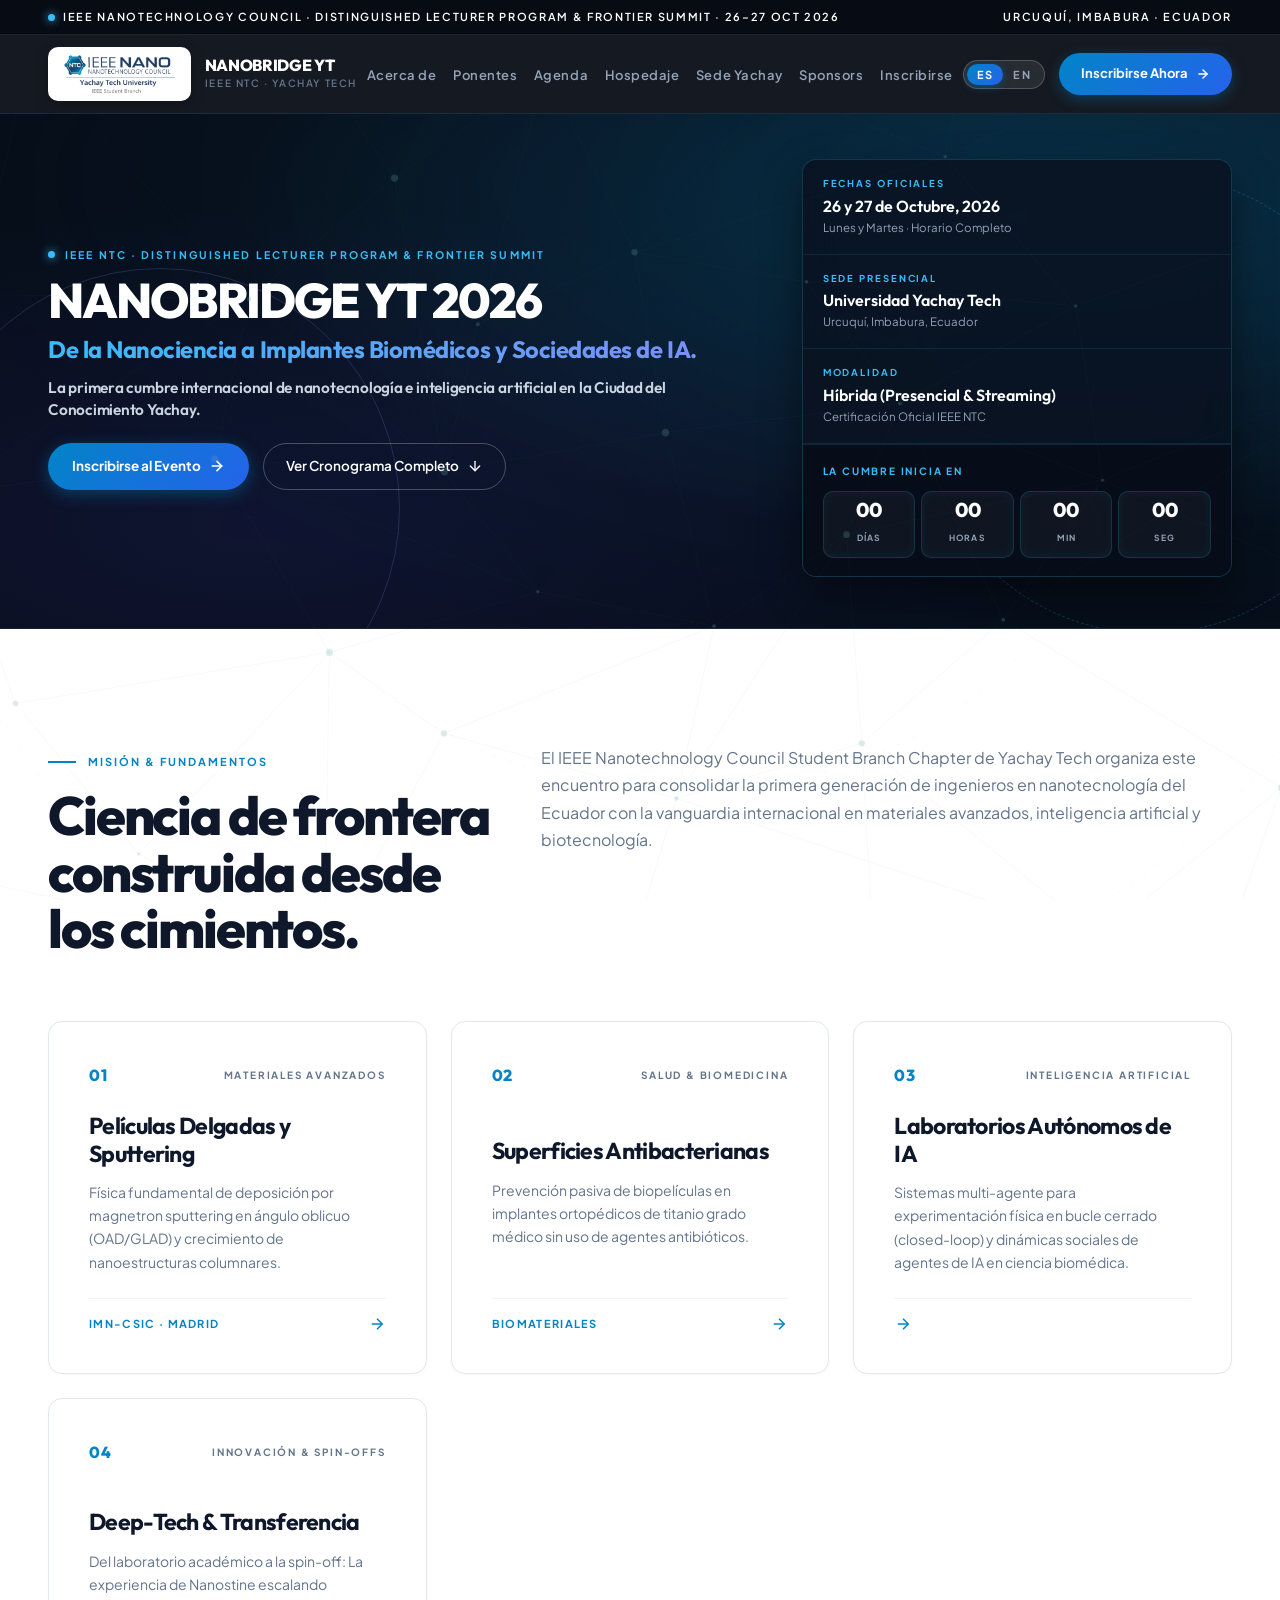
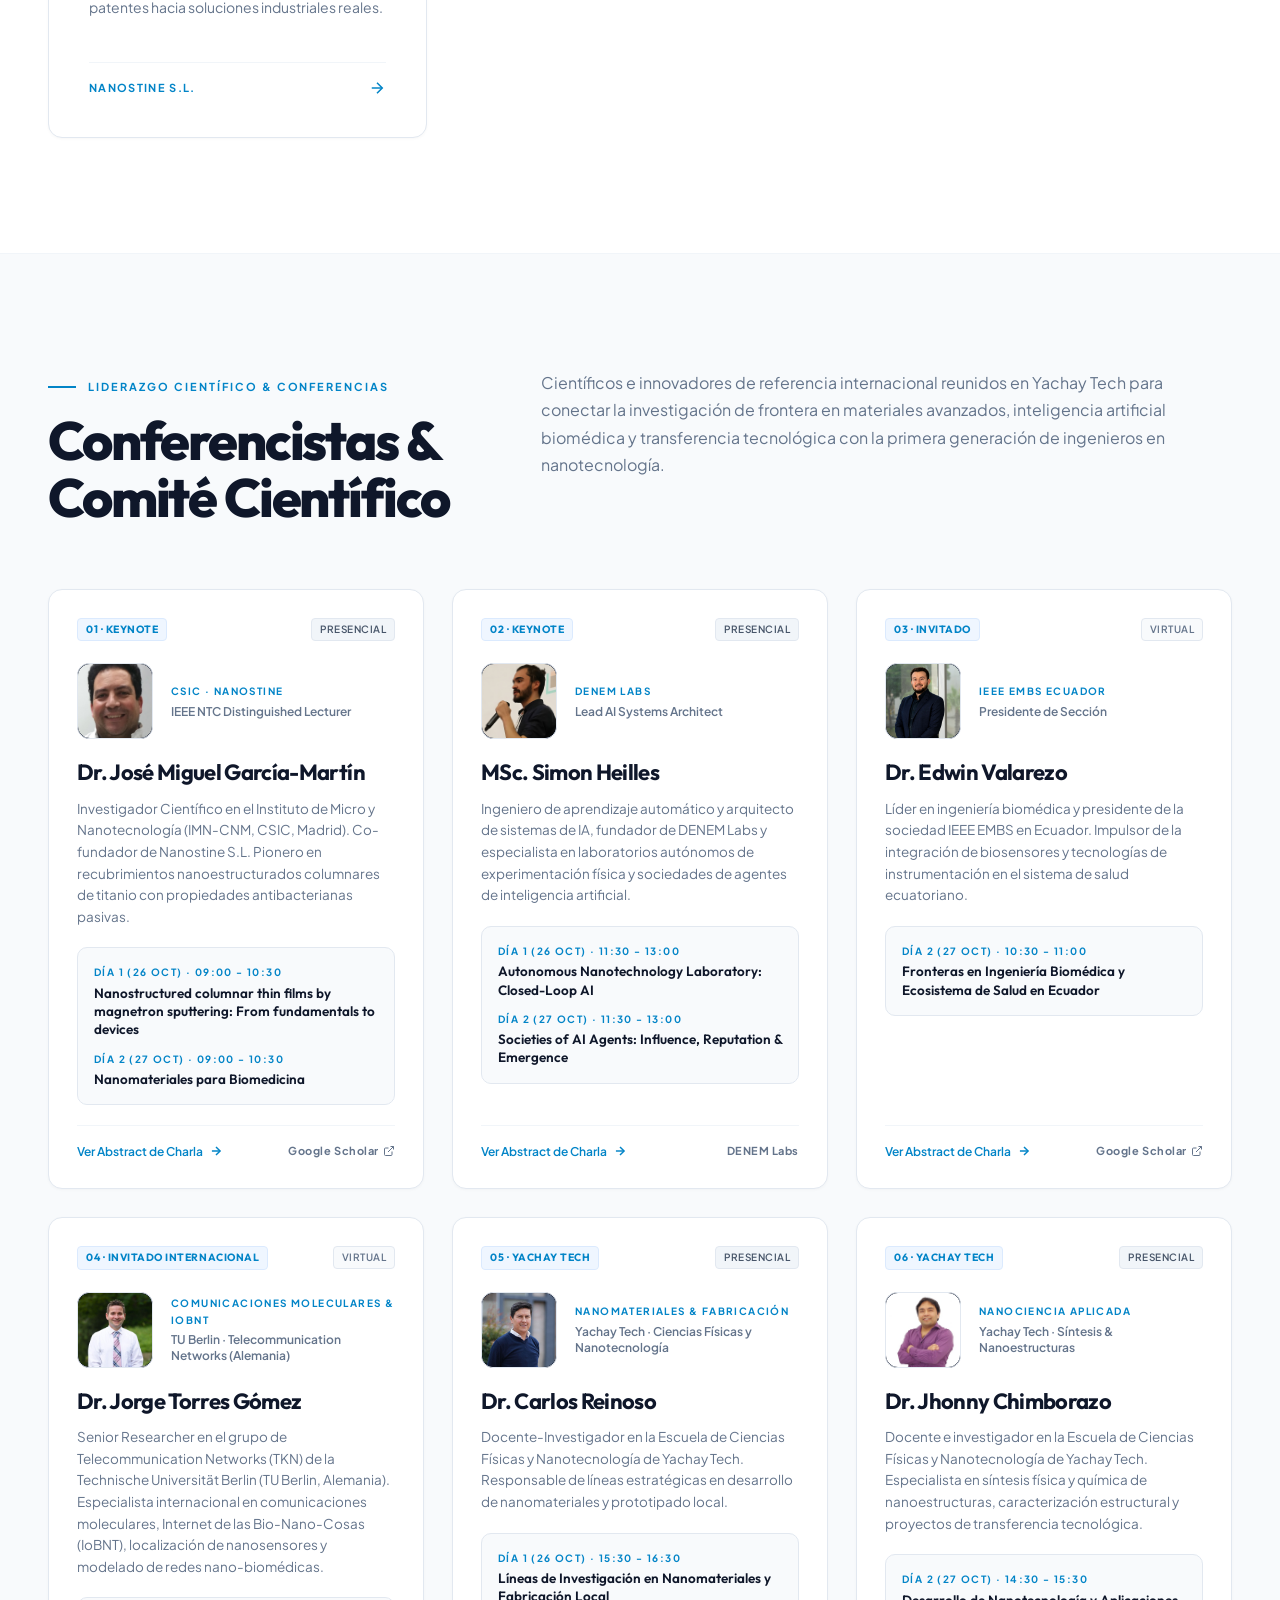
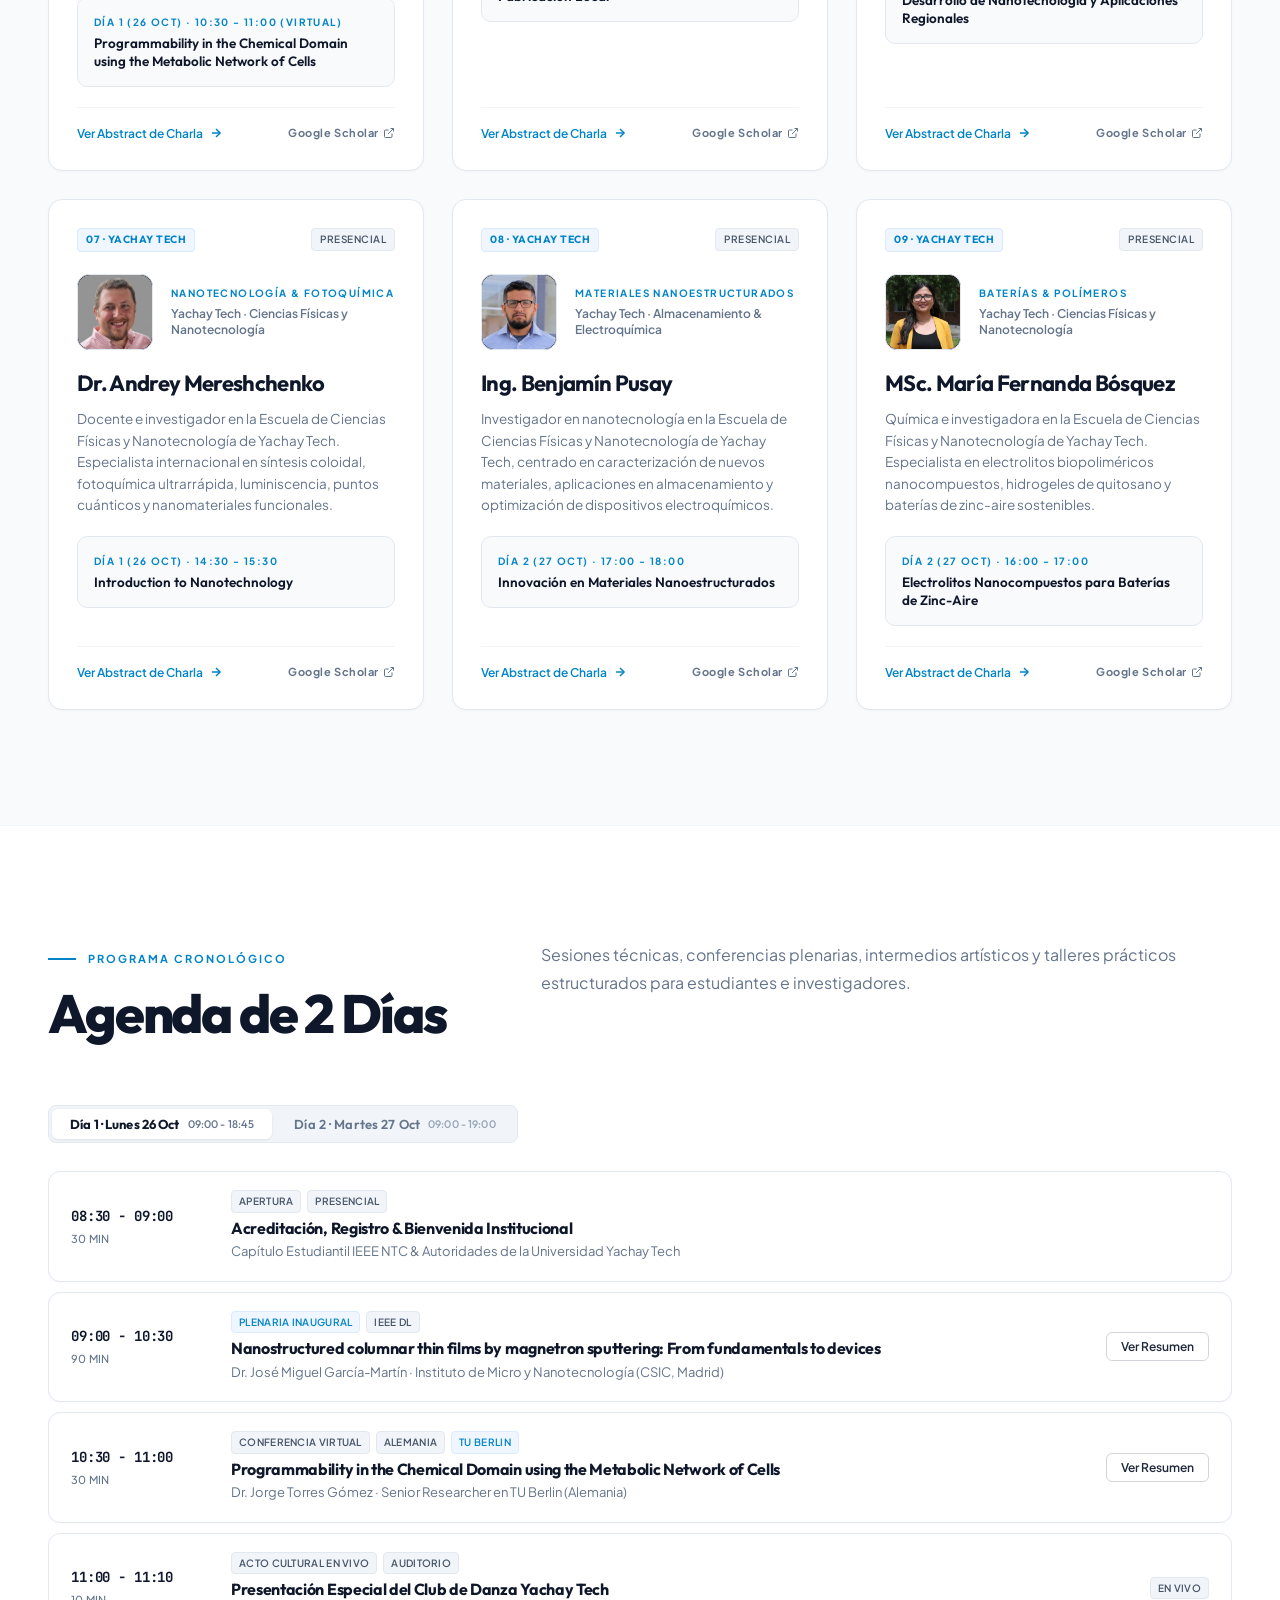
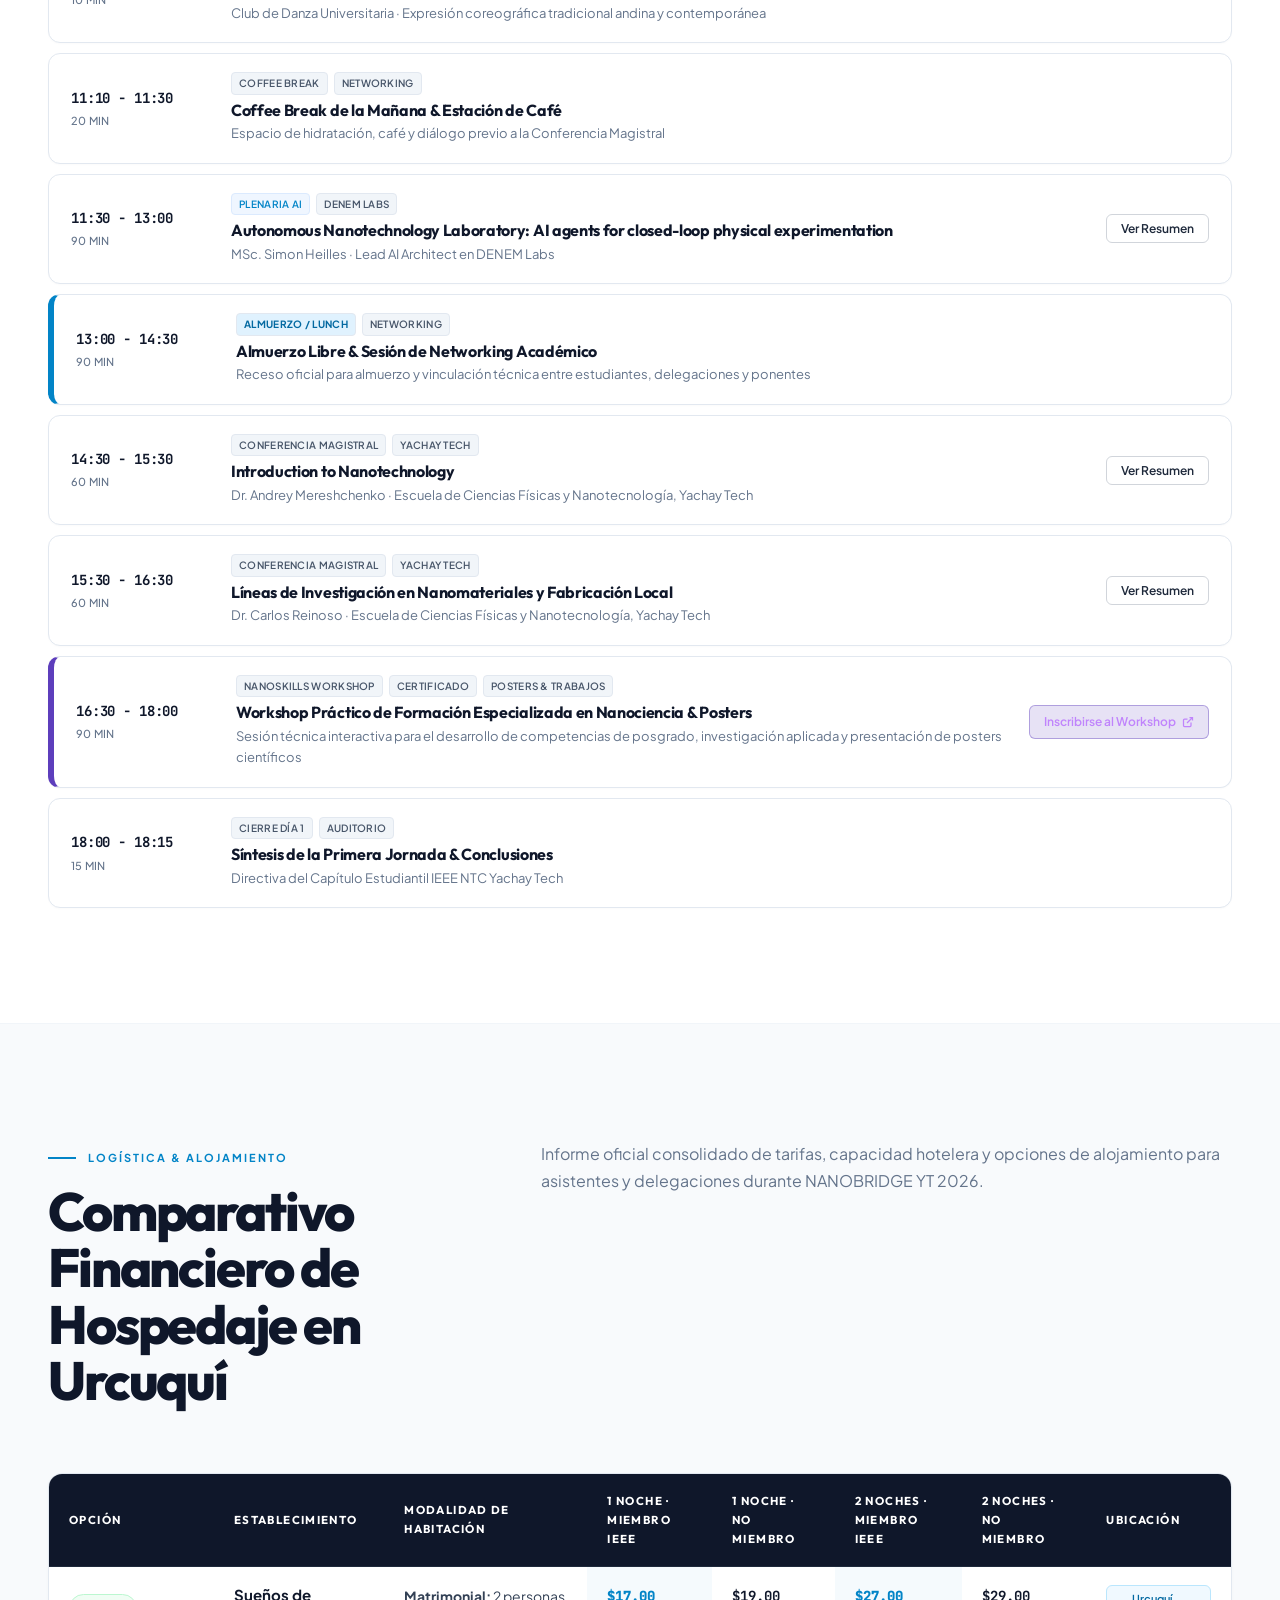
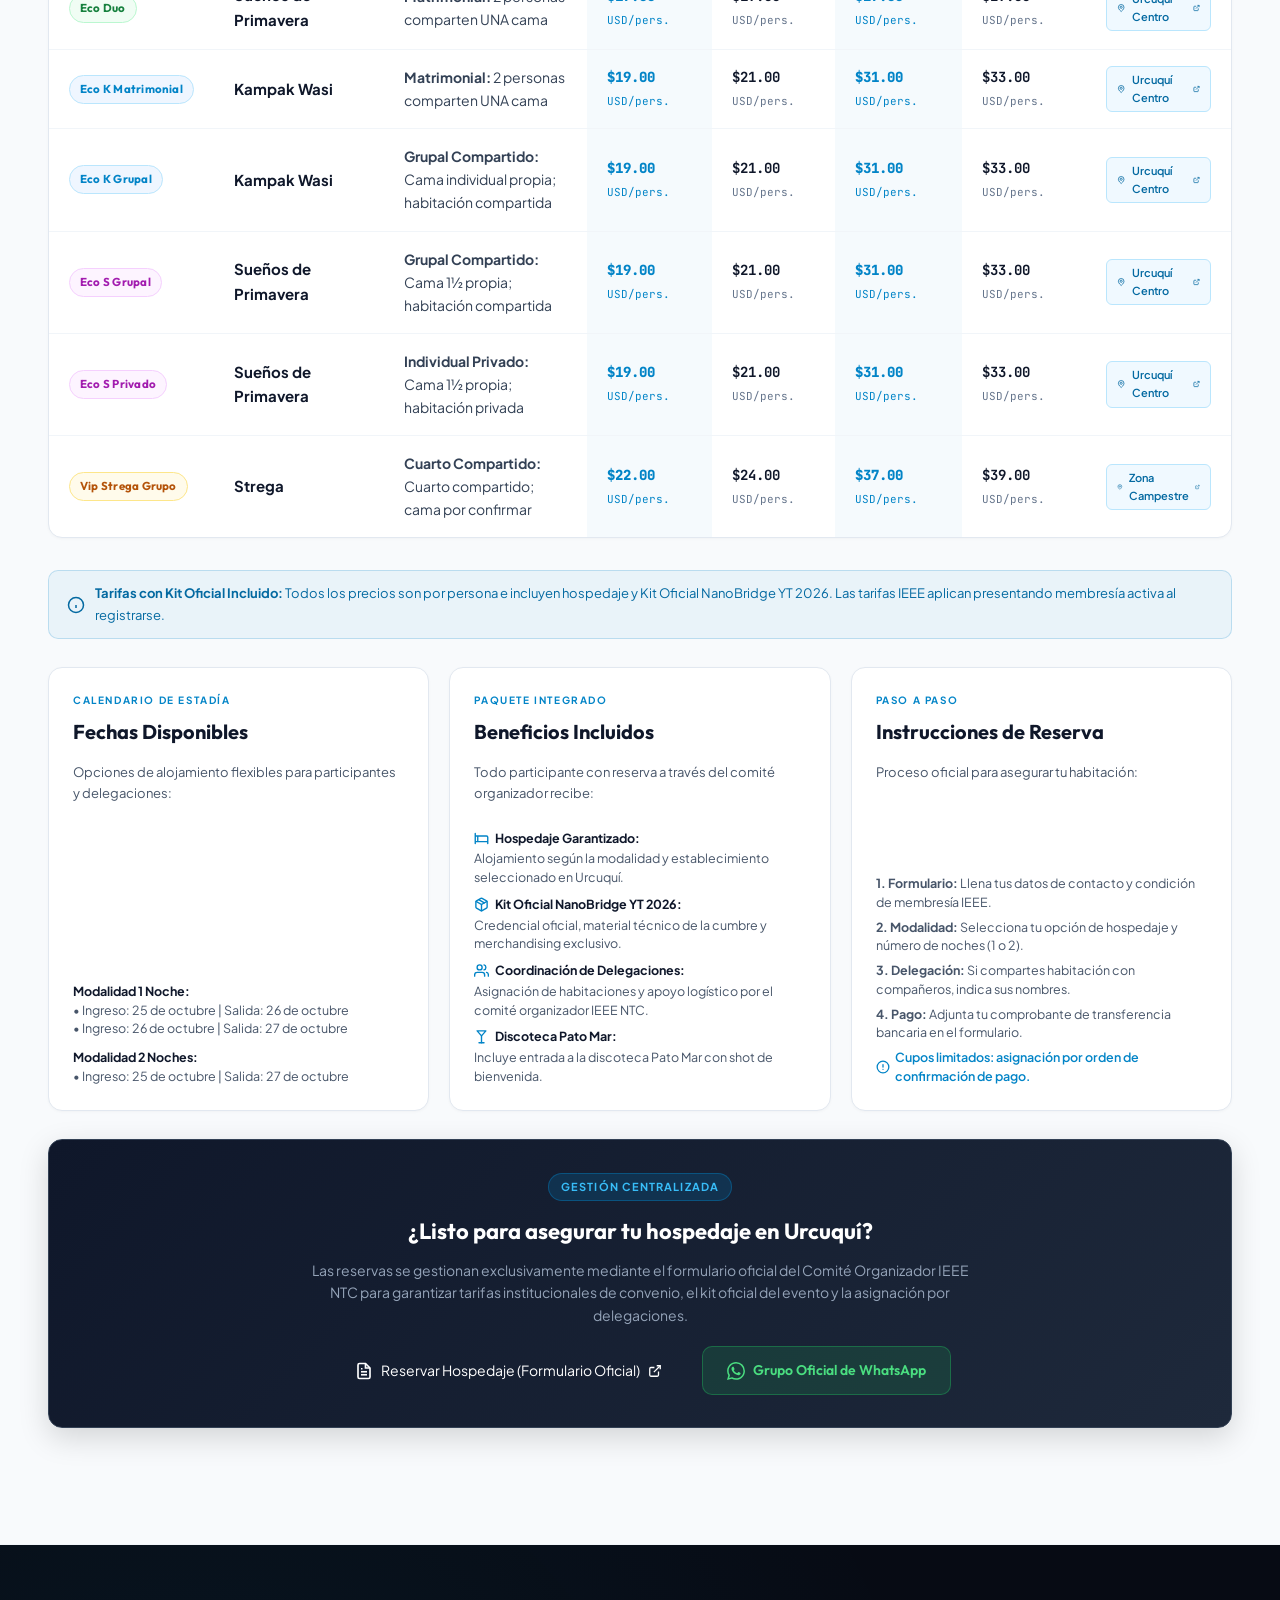
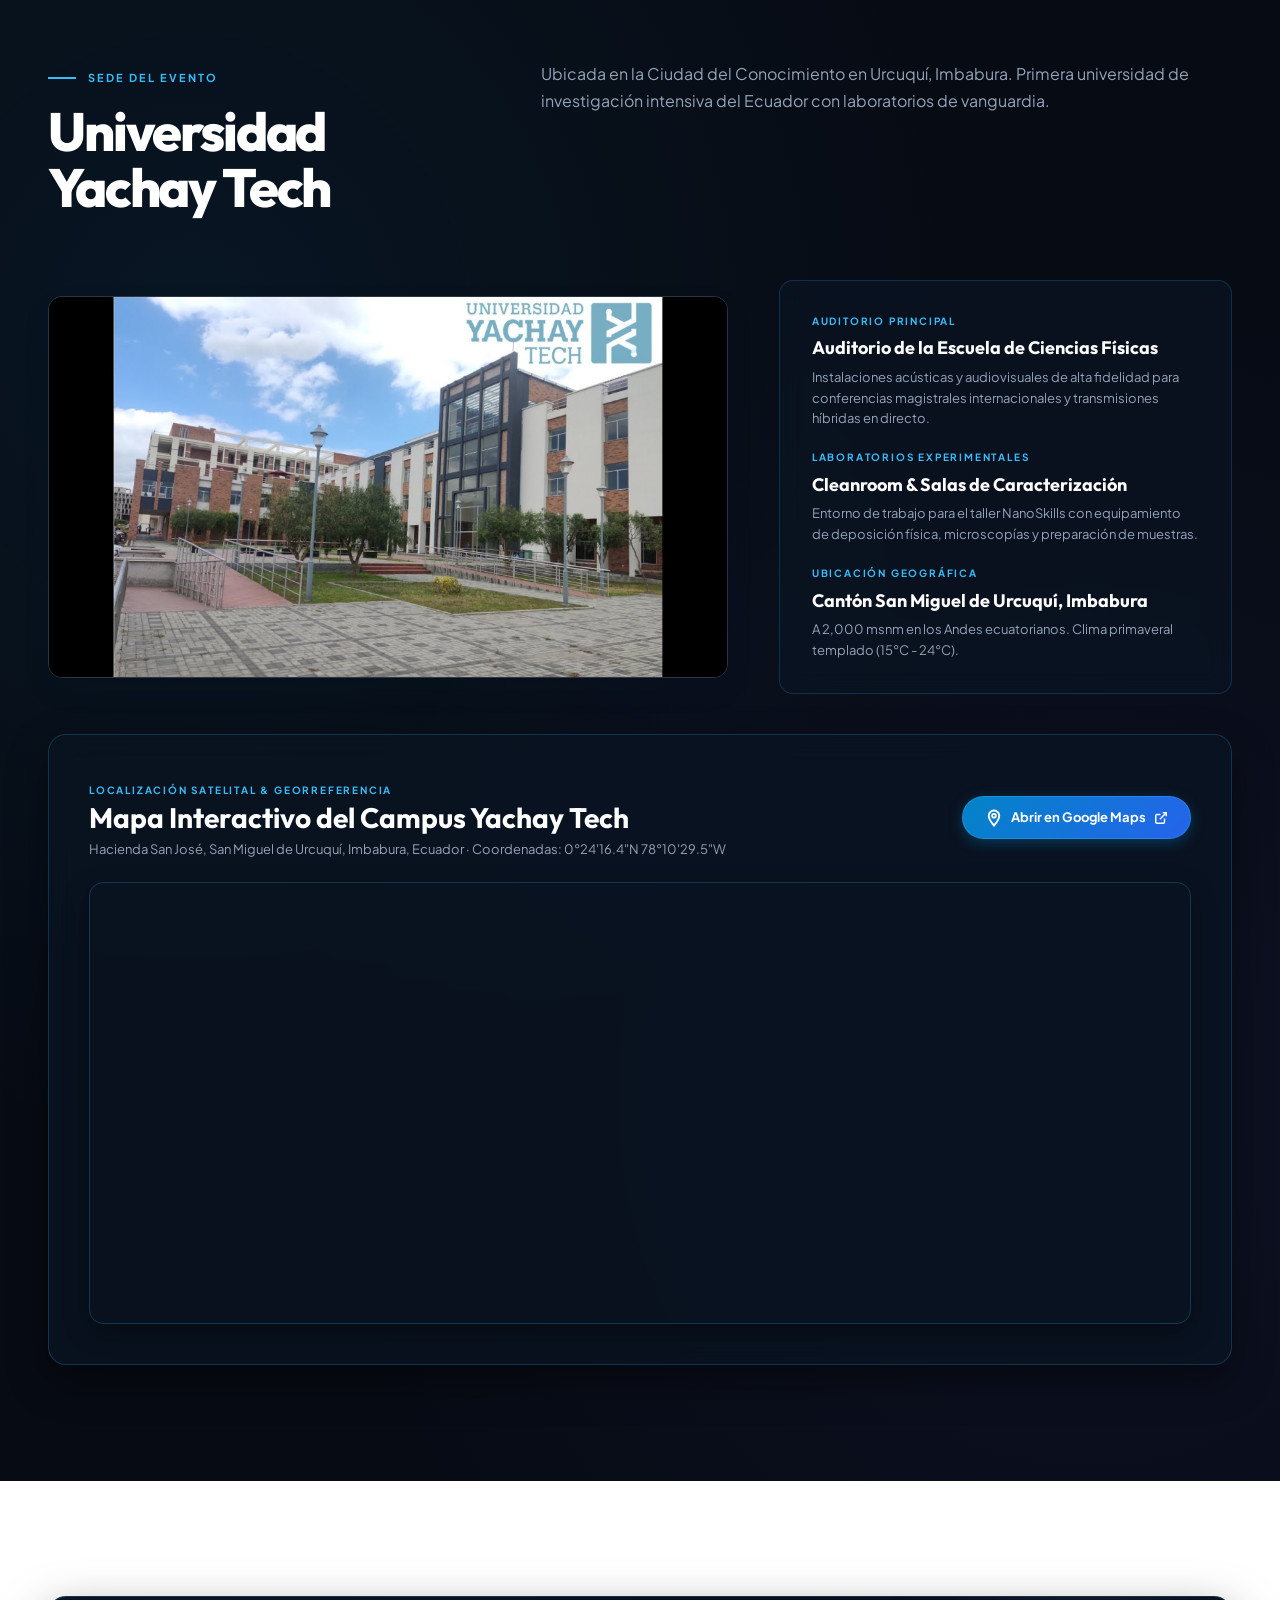
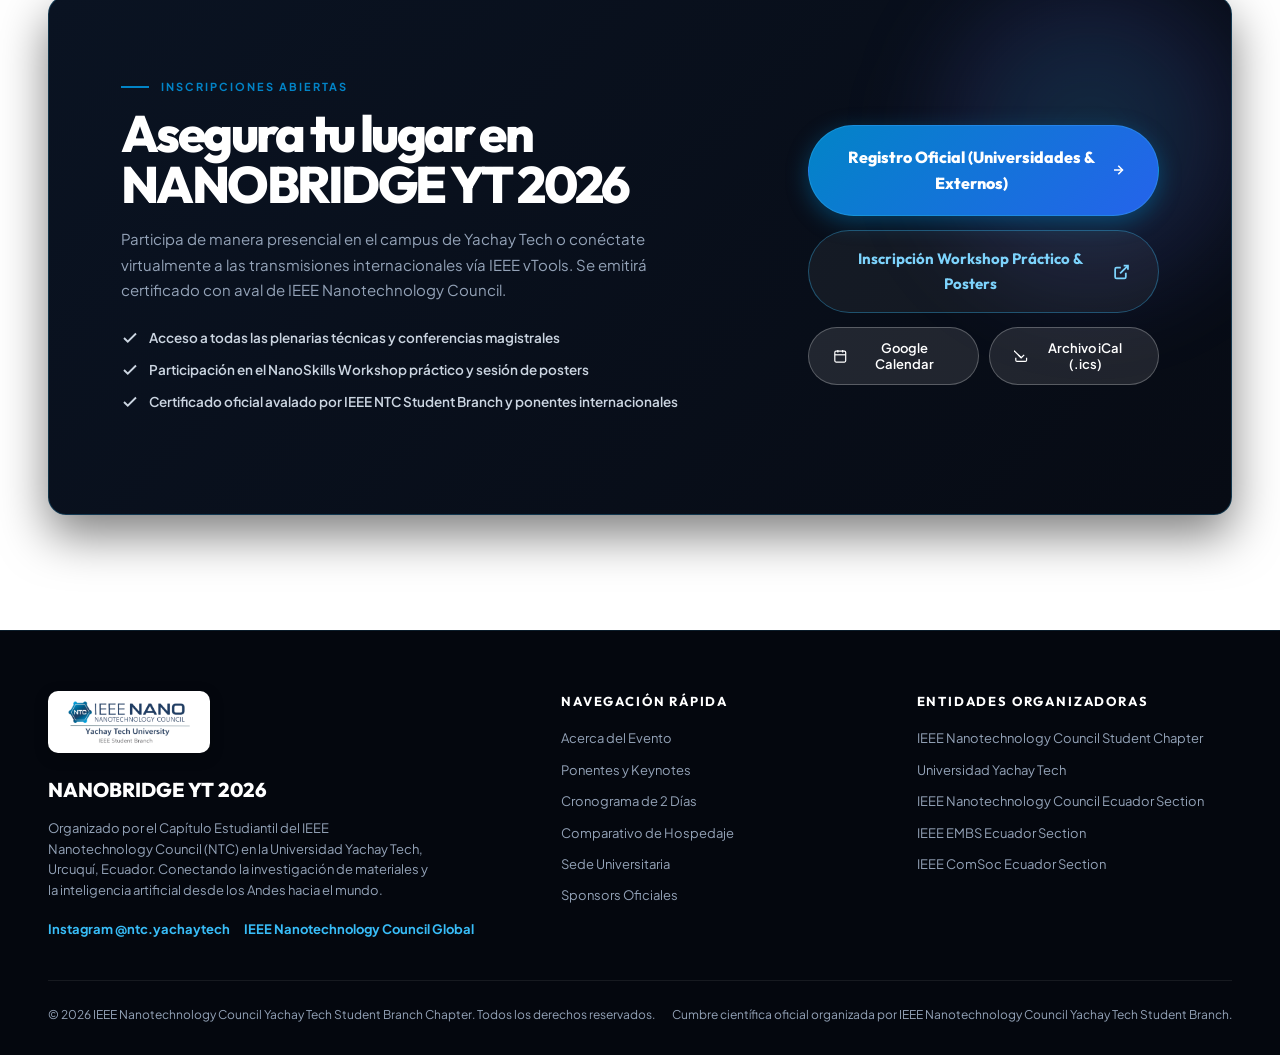
==== commit ab0fc908: "Replace emojis with vector icons in lodging benefits and add Pato Mar nightclub pass" ====
--- a/index.html
+++ b/index.html
@@ -18,7 +18,7 @@
   <link rel="icon" type="image/svg+xml" href="assets/ieee-ntc-official-trimmed.svg">
 
   <!-- Stylesheet -->
-  <link rel="stylesheet" href="styles.css?v=3.0">
+  <link rel="stylesheet" href="styles.css?v=3.1">
 </head>
 <body>
 
@@ -1343,16 +1343,32 @@
             <div>
               <div class="package-notes" style="border-top: none; padding-top: 0;" data-i18n="lodging-card2-content">
                 <div style="margin-bottom: 8px;">
-                  <strong style="color: #0f172a; display: block;">🏨 Hospedaje Garantizado:</strong>
-                  <span style="color: #475569;">Alojamiento según la modalidad y establecimiento seleccionado en Urcuquí.</span>
+                  <strong style="color: #0f172a; display: flex; align-items: center; gap: 6px;">
+                    <svg width="15" height="15" viewBox="0 0 24 24" fill="none" stroke="#0284c7" stroke-width="2.2" stroke-linecap="round" stroke-linejoin="round"><path d="M2 4v16M2 8h18a2 2 0 0 1 2 2v10M2 17h20M6 8v9"/></svg>
+                    <span>Hospedaje Garantizado:</span>
+                  </strong>
+                  <span style="color: #475569; display: block; margin-top: 2px;">Alojamiento según la modalidad y establecimiento seleccionado en Urcuquí.</span>
                 </div>
                 <div style="margin-bottom: 8px;">
-                  <strong style="color: #0f172a; display: block;">🎁 Kit Oficial NanoBridge YT 2026:</strong>
-                  <span style="color: #475569;">Credencial oficial, material técnico de la cumbre y merchandising exclusivo.</span>
+                  <strong style="color: #0f172a; display: flex; align-items: center; gap: 6px;">
+                    <svg width="15" height="15" viewBox="0 0 24 24" fill="none" stroke="#0284c7" stroke-width="2.2" stroke-linecap="round" stroke-linejoin="round"><polyline points="16.5 9.4 7.55 4.24"></polyline><path d="M21 16V8a2 2 0 0 0-1-1.73l-7-4a2 2 0 0 0-2 0l-7 4A2 2 0 0 0 3 8v8a2 2 0 0 0 1 1.73l7 4a2 2 0 0 0 2 0l7-4A2 2 0 0 0 21 16z"></path><polyline points="3.27 6.96 12 12.01 20.73 6.96"></polyline><line x1="12" y1="22.08" x2="12" y2="12"></line></svg>
+                    <span>Kit Oficial NanoBridge YT 2026:</span>
+                  </strong>
+                  <span style="color: #475569; display: block; margin-top: 2px;">Credencial oficial, material técnico de la cumbre y merchandising exclusivo.</span>
+                </div>
+                <div style="margin-bottom: 8px;">
+                  <strong style="color: #0f172a; display: flex; align-items: center; gap: 6px;">
+                    <svg width="15" height="15" viewBox="0 0 24 24" fill="none" stroke="#0284c7" stroke-width="2.2" stroke-linecap="round" stroke-linejoin="round"><path d="M17 21v-2a4 4 0 0 0-4-4H5a4 4 0 0 0-4 4v2"></path><circle cx="9" cy="7" r="4"></circle><path d="M23 21v-2a4 4 0 0 0-3-3.87"></path><path d="M16 3.13a4 4 0 0 1 0 7.75"></path></svg>
+                    <span>Coordinación de Delegaciones:</span>
+                  </strong>
+                  <span style="color: #475569; display: block; margin-top: 2px;">Asignación de habitaciones y apoyo logístico por el comité organizador IEEE NTC.</span>
                 </div>
                 <div>
-                  <strong style="color: #0f172a; display: block;">🤝 Coordinación de Delegaciones:</strong>
-                  <span style="color: #475569;">Asignación de habitaciones y apoyo logístico por el comité organizador IEEE NTC.</span>
+                  <strong style="color: #0f172a; display: flex; align-items: center; gap: 6px;">
+                    <svg width="15" height="15" viewBox="0 0 24 24" fill="none" stroke="#0284c7" stroke-width="2.2" stroke-linecap="round" stroke-linejoin="round"><path d="M8 22h8"></path><path d="M12 11v11"></path><path d="m19 3-7 8-7-8Z"></path></svg>
+                    <span>Discoteca Pato Mar:</span>
+                  </strong>
+                  <span style="color: #475569; display: block; margin-top: 2px;">Incluye entrada a la discoteca Pato Mar con shot de bienvenida.</span>
                 </div>
               </div>
             </div>
@@ -1371,7 +1387,7 @@
                 <span style="display: block; margin-bottom: 6px; color: #475569;"><strong>2. Modalidad:</strong> Selecciona tu opción de hospedaje y número de noches (1 o 2).</span>
                 <span style="display: block; margin-bottom: 6px; color: #475569;"><strong>3. Delegación:</strong> Si compartes habitación con compañeros, indica sus nombres.</span>
                 <span style="display: block; margin-bottom: 6px; color: #475569;"><strong>4. Pago:</strong> Adjunta tu comprobante de transferencia bancaria en el formulario.</span>
-                <span style="display: block; color: #0284c7; font-weight: 600;">⚠️ Cupos limitados: asignación por orden de confirmación de pago.</span>
+                <span style="display: flex; align-items: center; gap: 5px; color: #0284c7; font-weight: 600;"><svg width="14" height="14" viewBox="0 0 24 24" fill="none" stroke="currentColor" stroke-width="2.2" stroke-linecap="round" stroke-linejoin="round" style="flex-shrink: 0;"><circle cx="12" cy="12" r="10"></circle><line x1="12" y1="8" x2="12" y2="12"></line><line x1="12" y1="16" x2="12.01" y2="16"></line></svg>Cupos limitados: asignación por orden de confirmación de pago.</span>
               </div>
             </div>
           </article>
@@ -1615,6 +1631,6 @@
   </div>
 
   <!-- Main JavaScript File -->
-  <script src="main.js?v=3.0"></script>
+  <script src="main.js?v=3.1"></script>
 </body>
 </html>
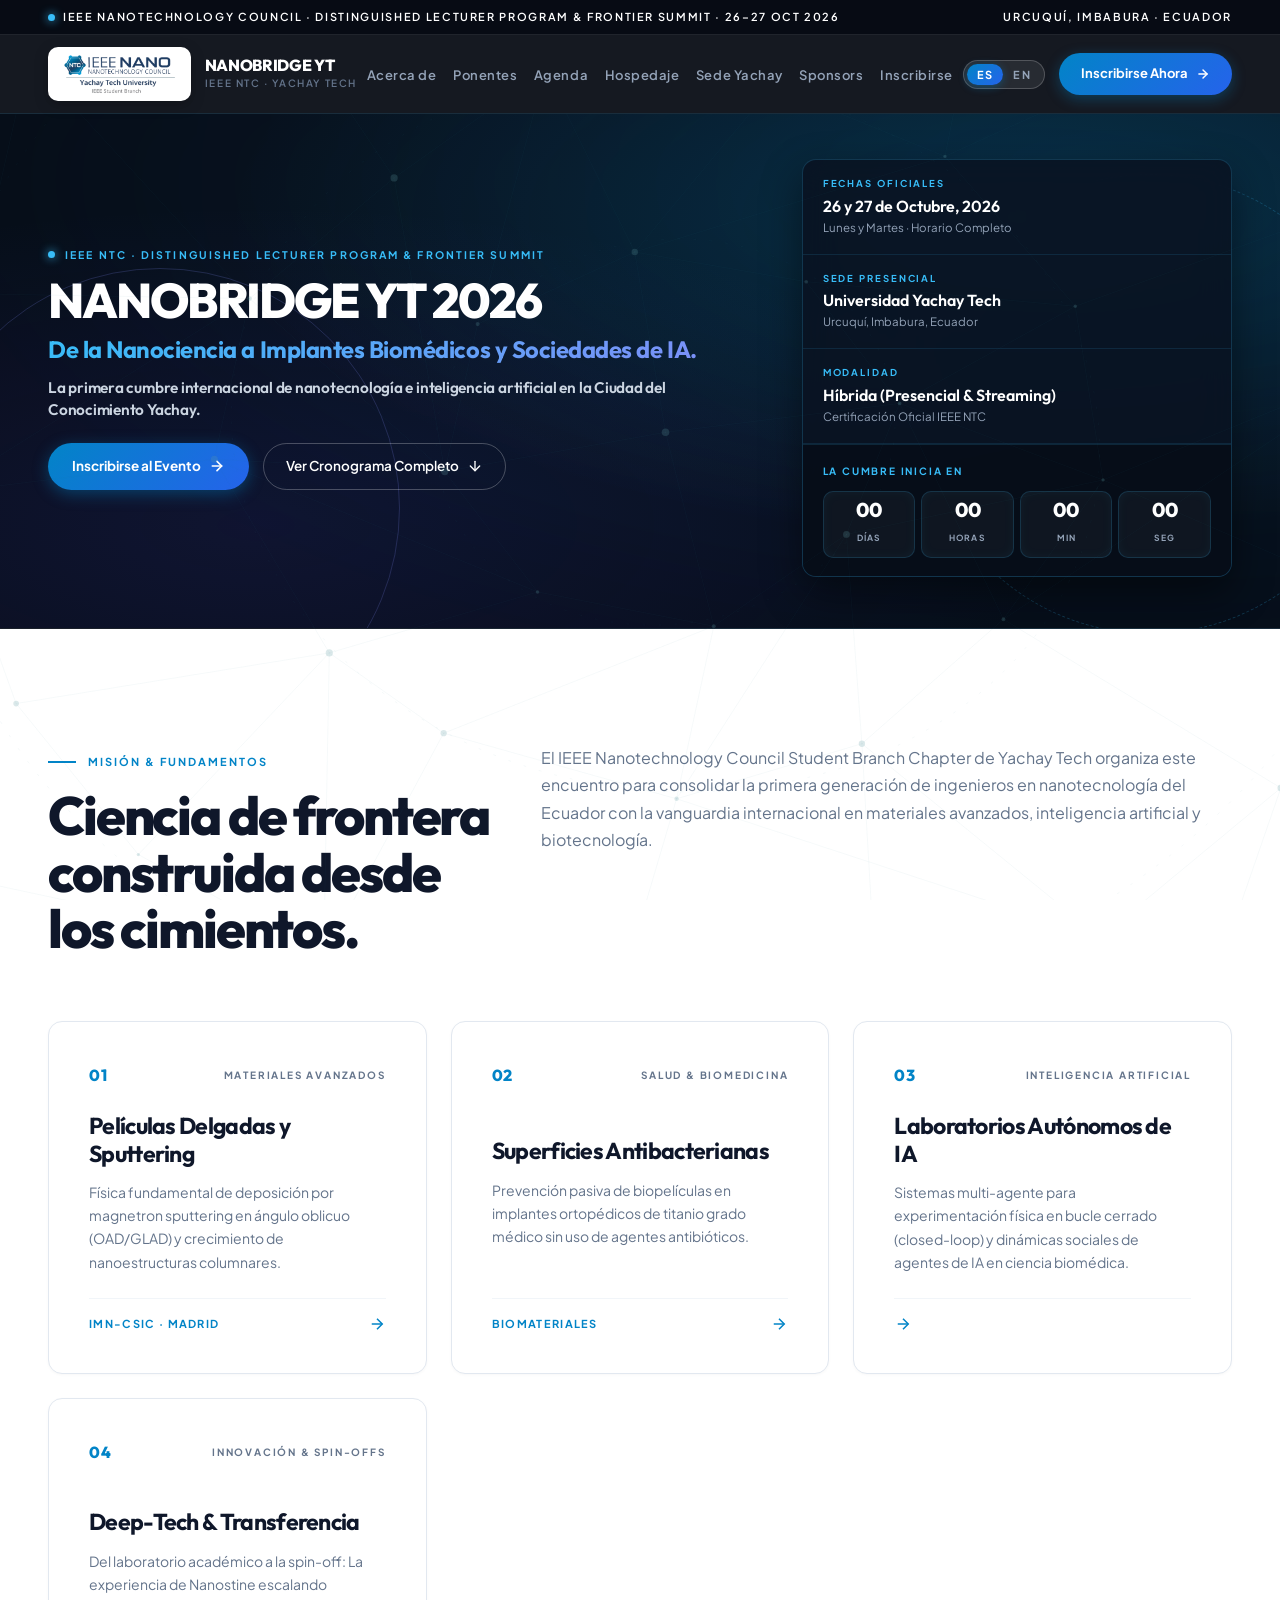
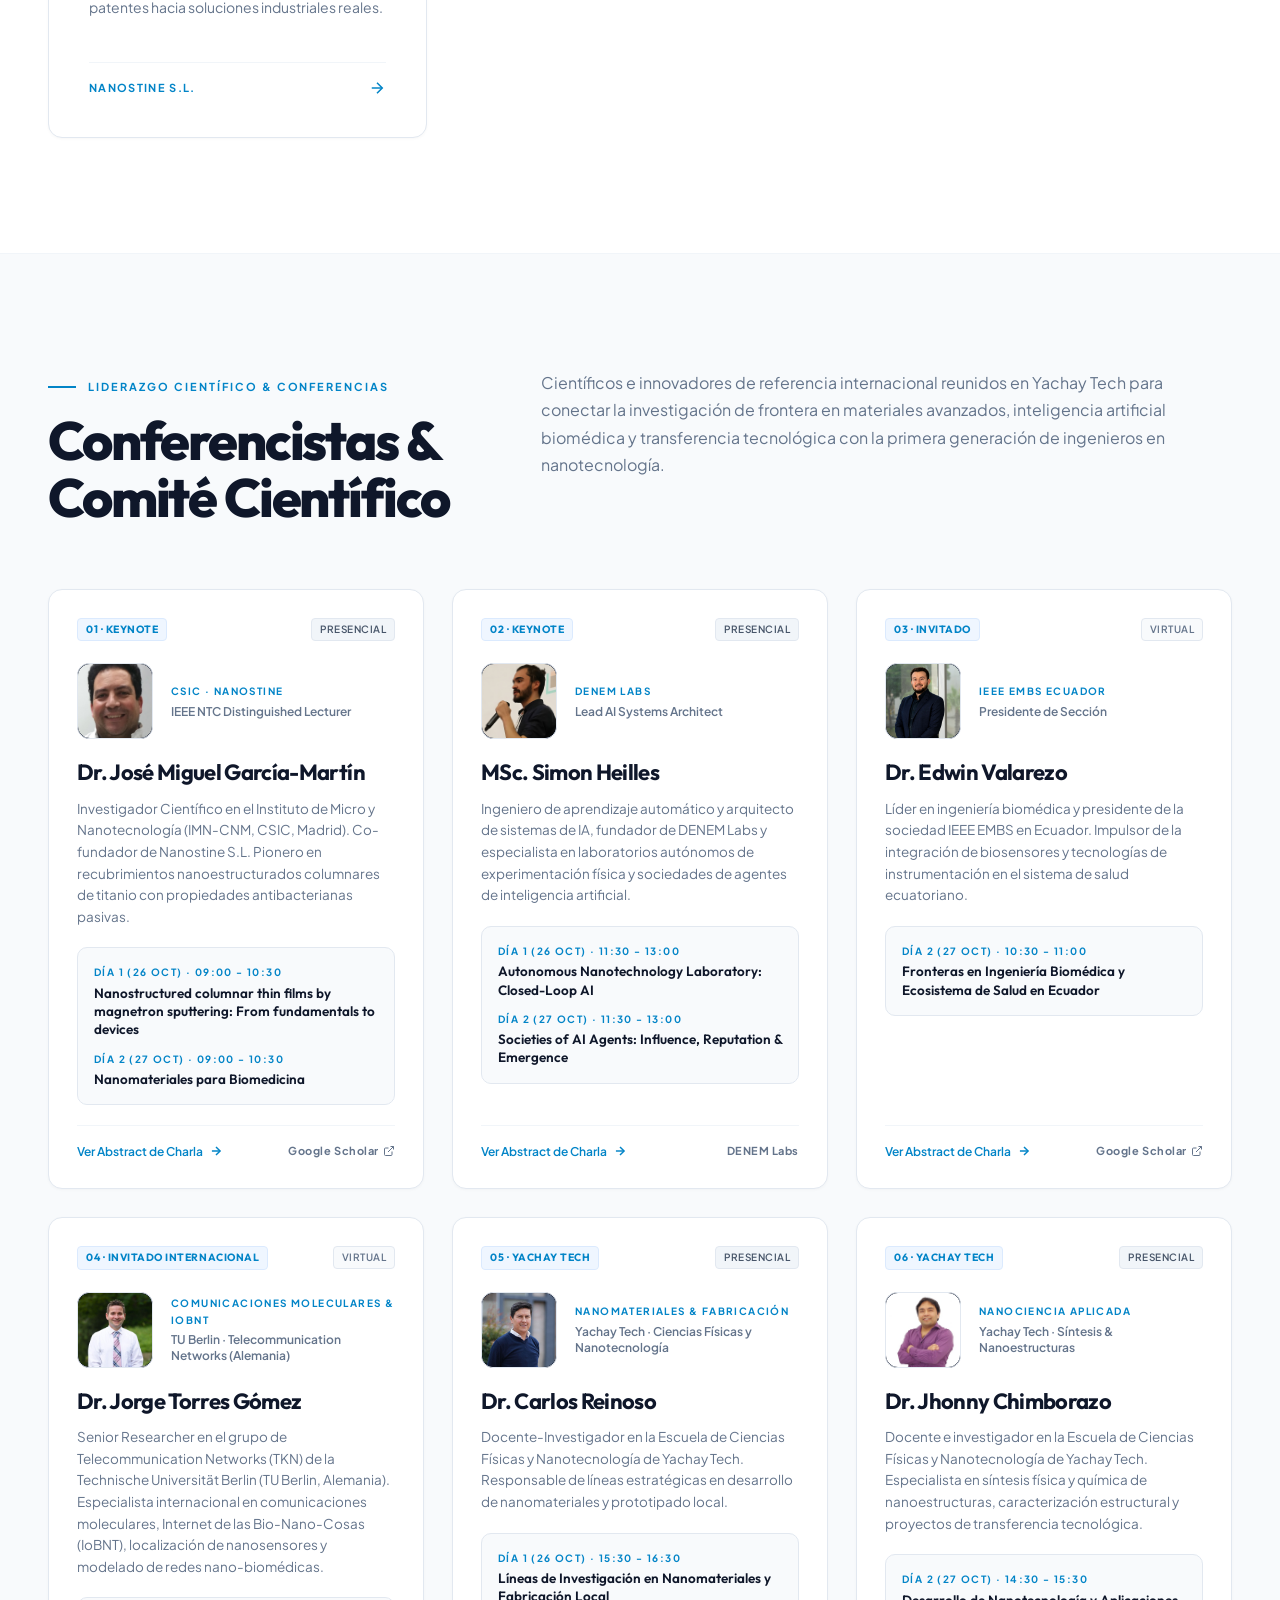
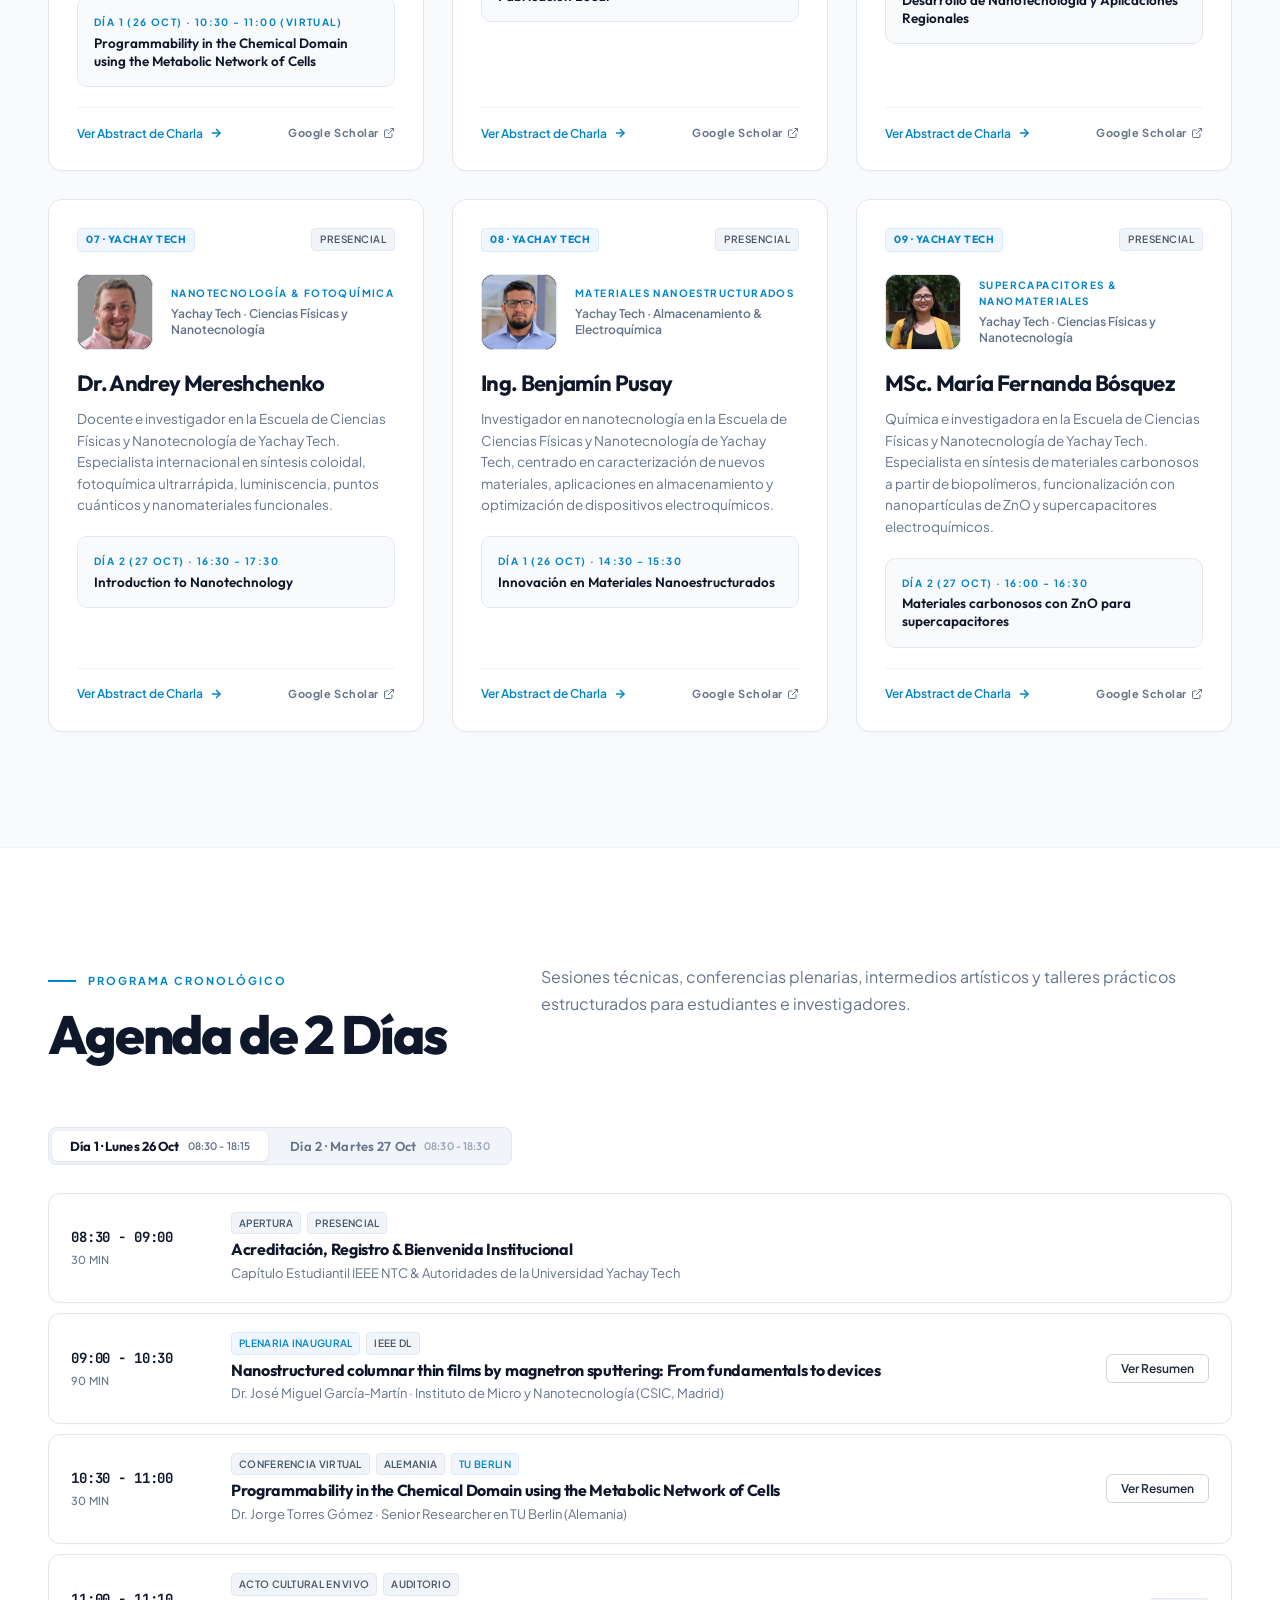
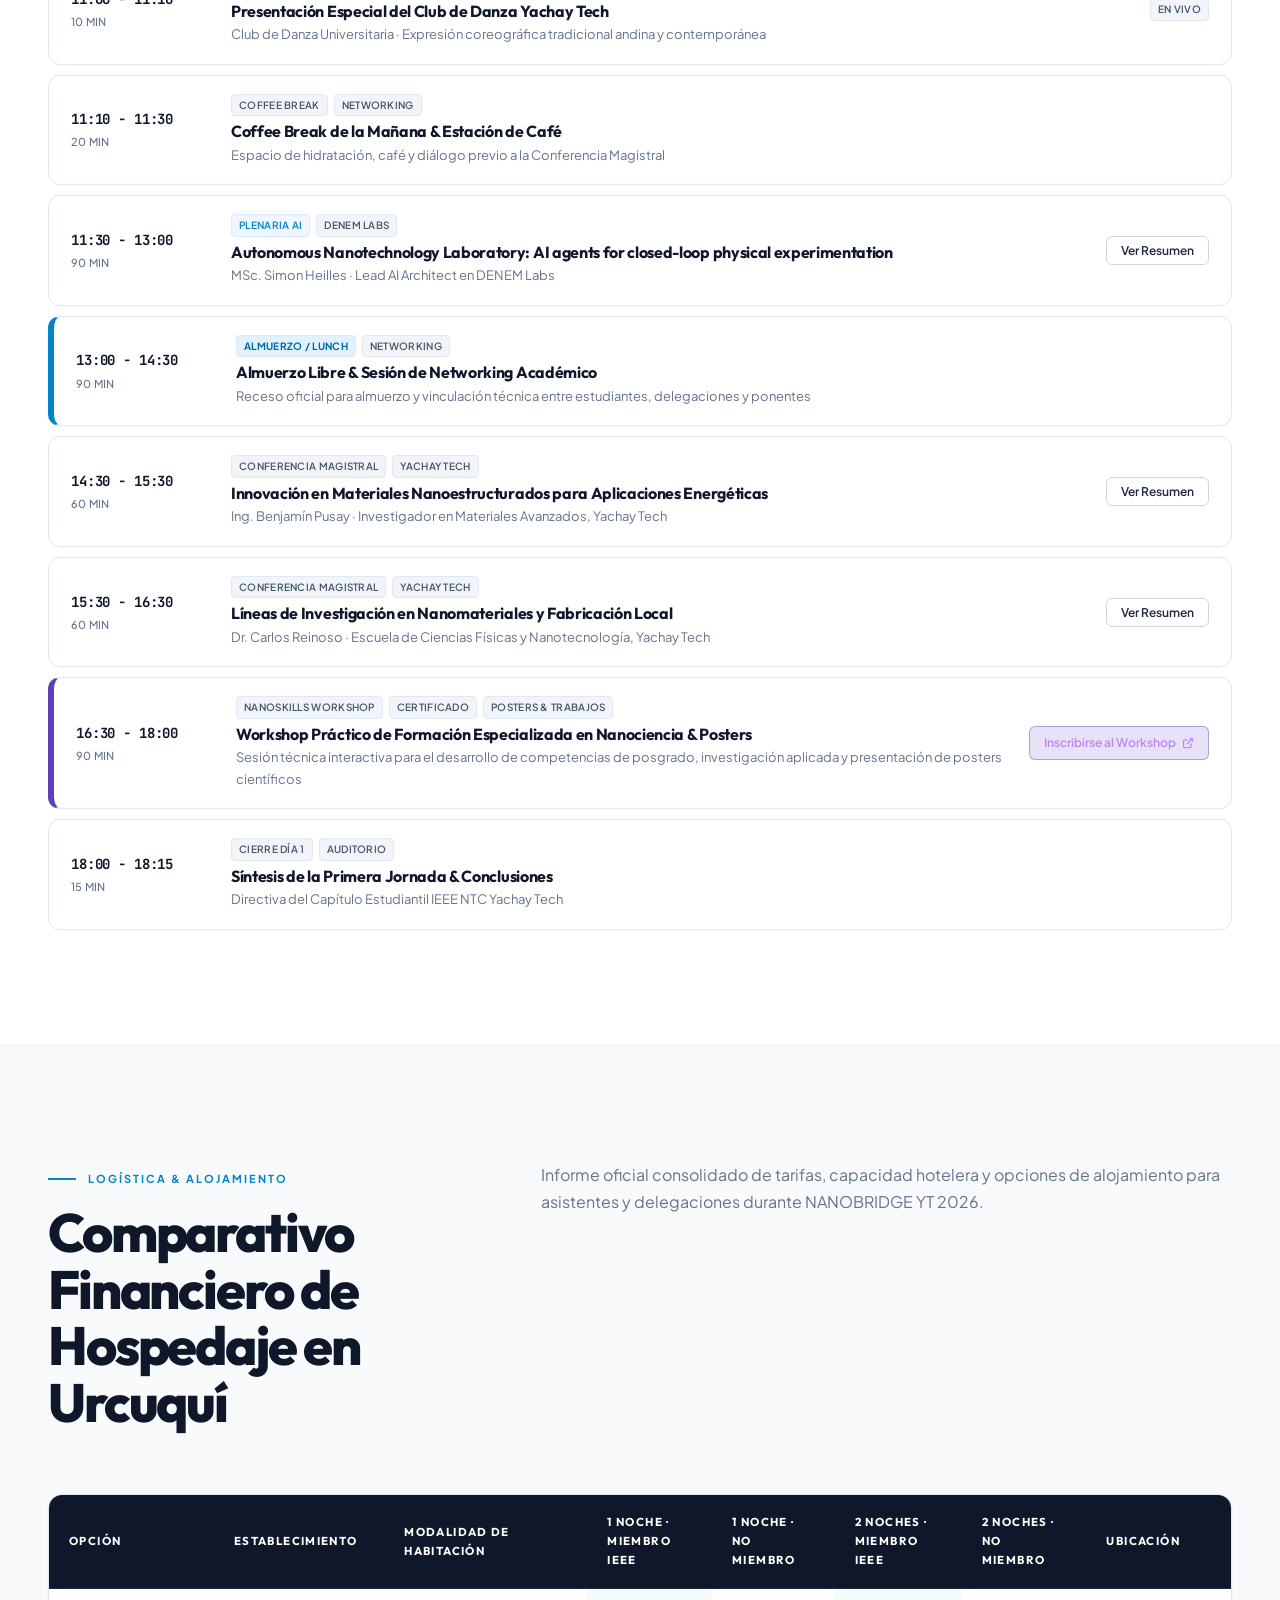
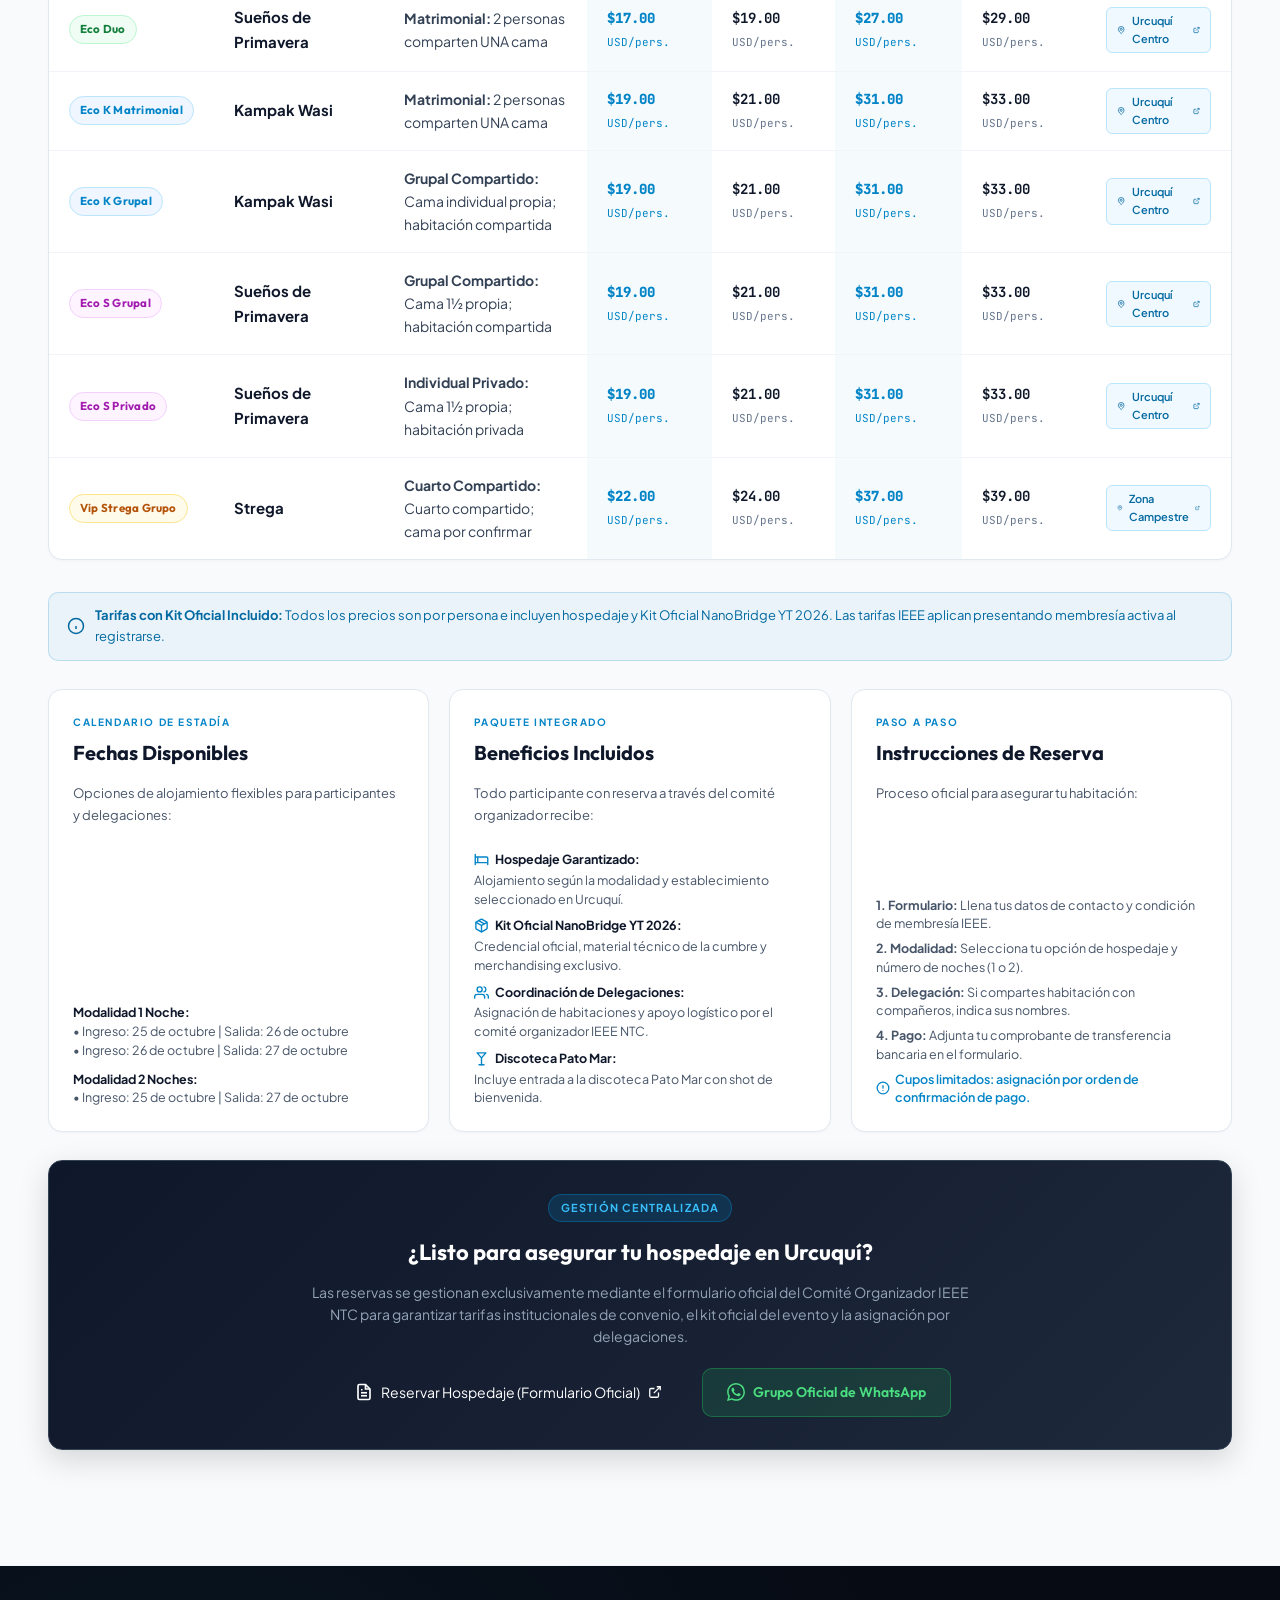
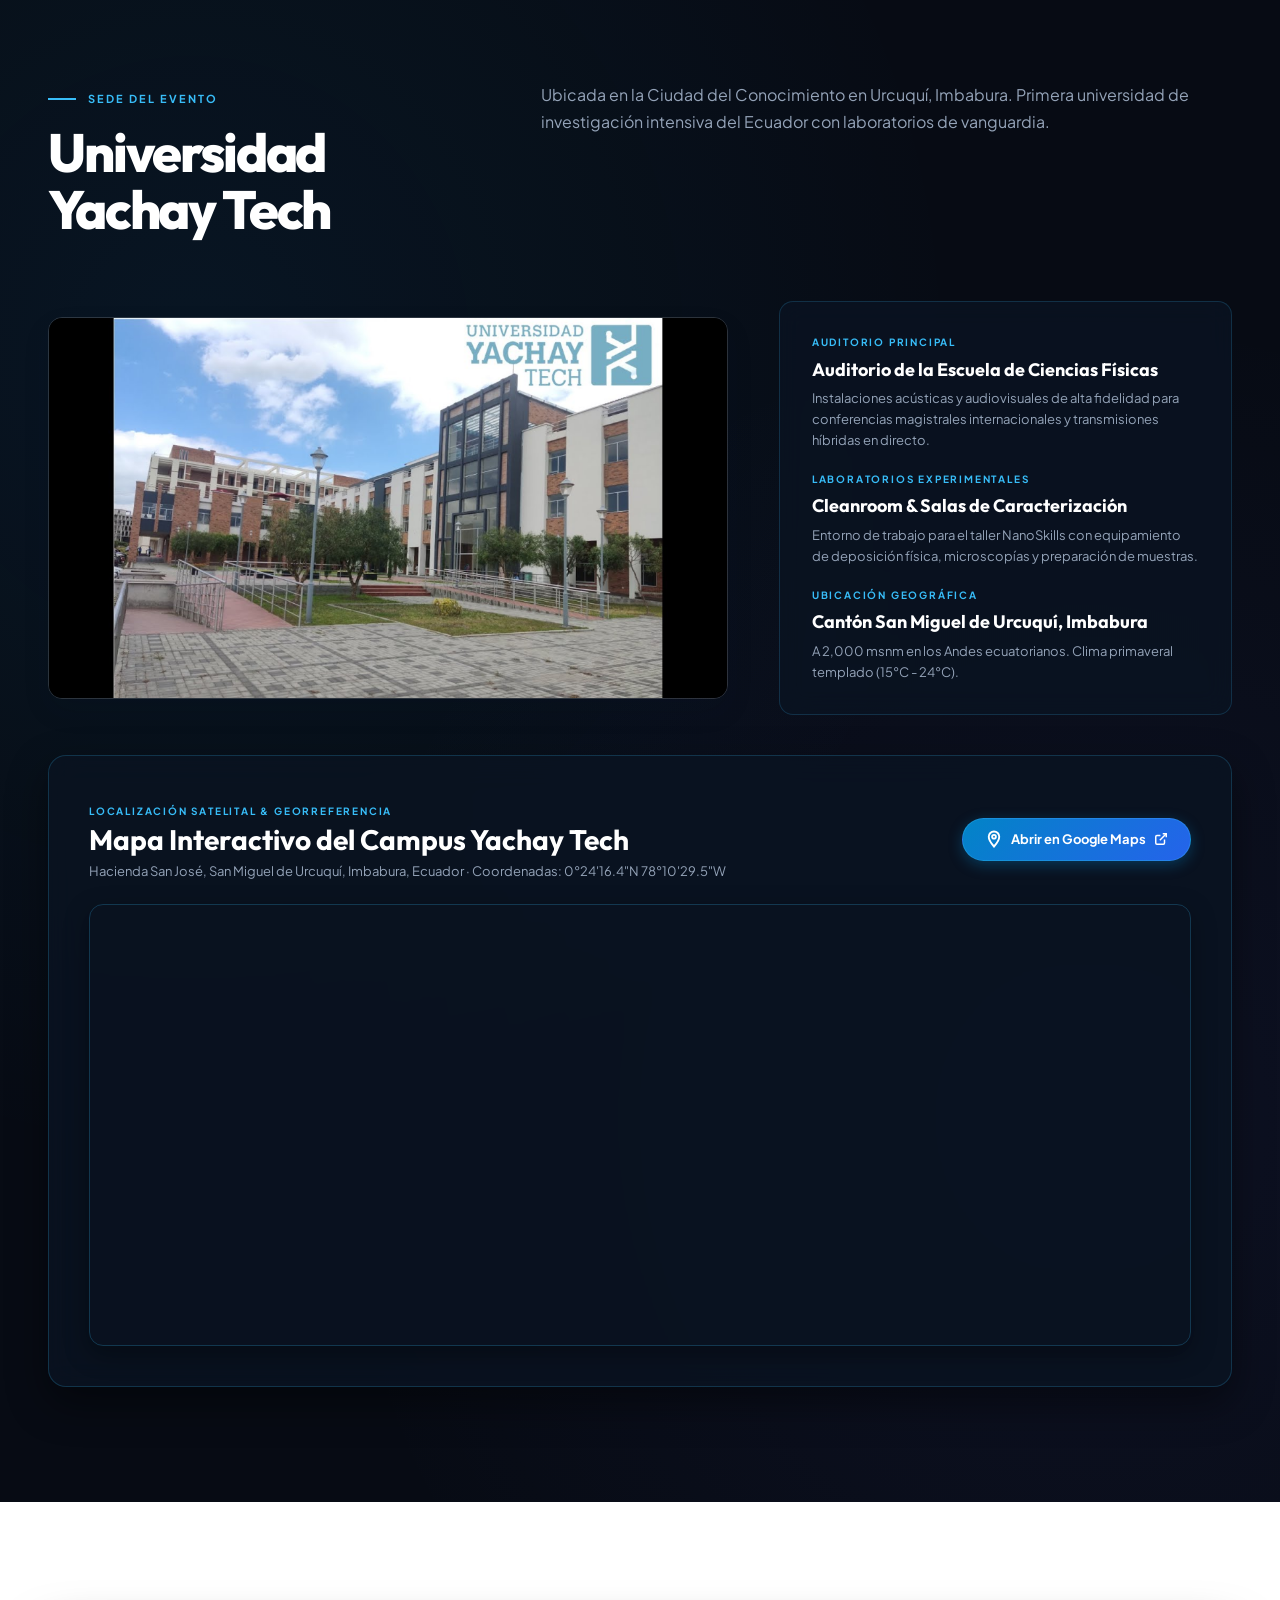
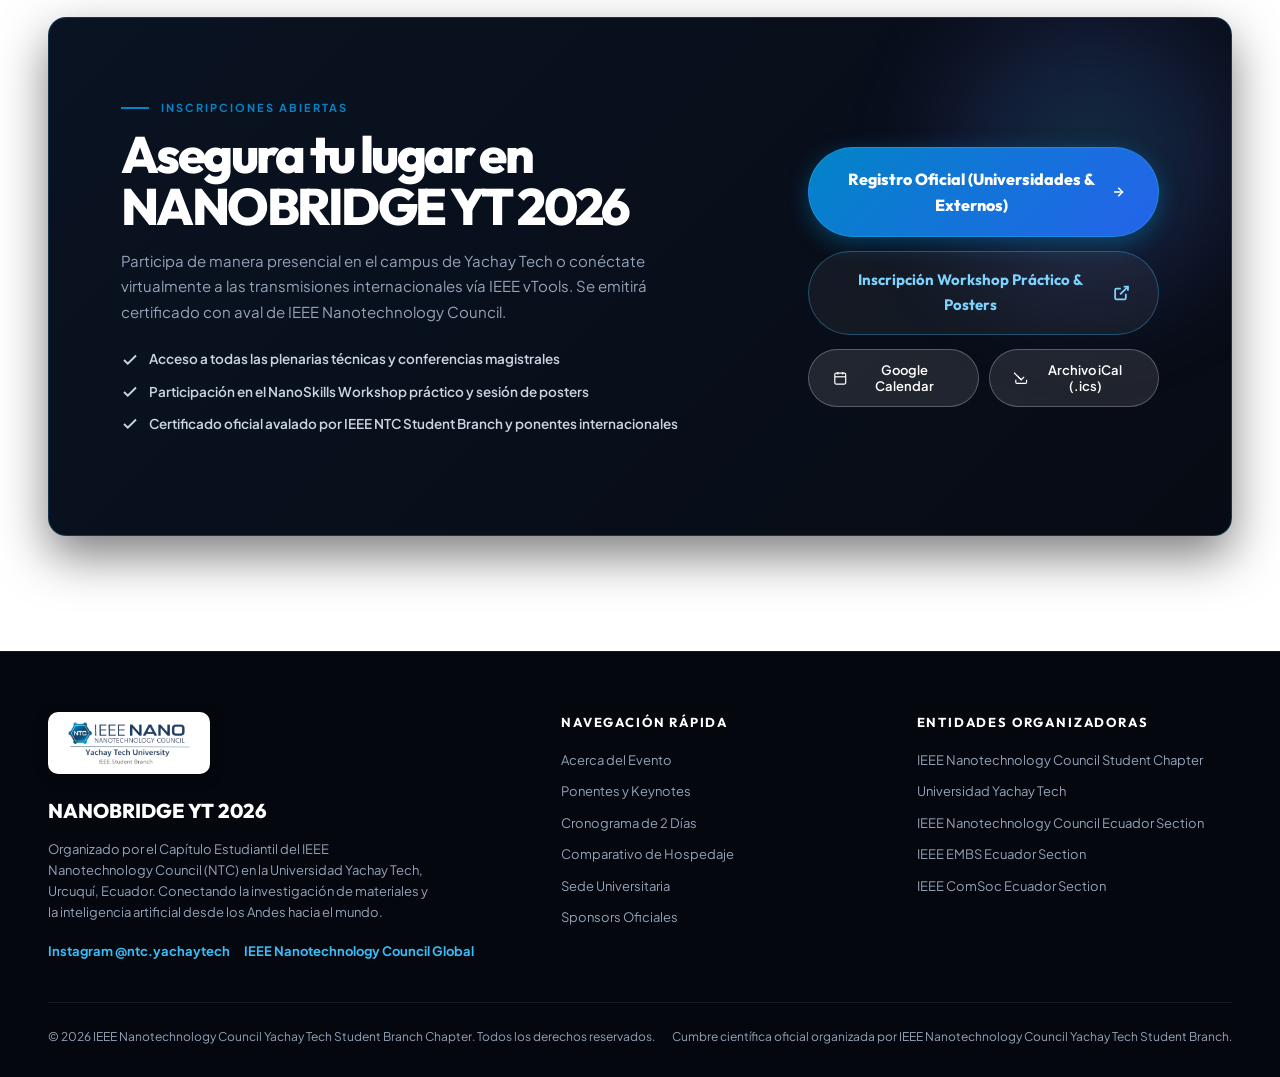
==== commit 77529f76: "Reconfigure agenda: swap Benjamin Pusay to Monday 14:30 and Andrey Mereshchenko to Tuesday 16:30; up" ====
--- a/index.html
+++ b/index.html
@@ -18,7 +18,7 @@
   <link rel="icon" type="image/svg+xml" href="assets/ieee-ntc-official-trimmed.svg">
 
   <!-- Stylesheet -->
-  <link rel="stylesheet" href="styles.css?v=3.1">
+  <link rel="stylesheet" href="styles.css?v=3.2">
 </head>
 <body>
 
@@ -574,7 +574,7 @@
               </p>
               <div class="speaker-talks-container">
                 <div class="speaker-talk-item">
-                  <span class="speaker-talk-day-tag" data-i18n="sp-talk-day-7-1">Día 1 (26 Oct) · 14:30 - 15:30</span>
+                  <span class="speaker-talk-day-tag" data-i18n="sp-talk-day-7-1">Día 2 (27 Oct) · 16:30 - 17:30</span>
                   <p class="speaker-talk-title" data-i18n="sp-talk-title-7-1">Introduction to Nanotechnology</p>
                 </div>
               </div>
@@ -613,7 +613,7 @@
               </p>
               <div class="speaker-talks-container">
                 <div class="speaker-talk-item">
-                  <span class="speaker-talk-day-tag" data-i18n="sp-talk-day-8-1">Día 2 (27 Oct) · 17:00 - 18:00</span>
+                  <span class="speaker-talk-day-tag" data-i18n="sp-talk-day-8-1">Día 1 (26 Oct) · 14:30 - 15:30</span>
                   <p class="speaker-talk-title" data-i18n="sp-talk-title-8-1">Innovación en Materiales Nanoestructurados</p>
                 </div>
               </div>
@@ -642,18 +642,18 @@
                   <img src="assets/speakers/maria_fernanda_bosquez.jpg" alt="MSc. María Fernanda Bósquez" class="speaker-photo-img" onerror="this.style.display='none';">
                 </div>
                 <div class="speaker-avatar-meta">
-                  <span class="speaker-role-pill" data-i18n="sp-role-9">Baterías & Polímeros</span>
+                  <span class="speaker-role-pill" data-i18n="sp-role-9">Supercapacitores & Nanomateriales</span>
                   <span class="speaker-affiliation-sub" data-i18n="sp-affil-9">Yachay Tech · Ciencias Físicas y Nanotecnología</span>
                 </div>
               </div>
               <h3 class="speaker-name">MSc. María Fernanda Bósquez</h3>
               <p class="speaker-bio" data-i18n="sp-bio-9">
-                Química e investigadora en la Escuela de Ciencias Físicas y Nanotecnología de Yachay Tech. Especialista en electrolitos biopoliméricos nanocompuestos, hidrogeles de quitosano y baterías de zinc-aire sostenibles.
+                Química e investigadora en la Escuela de Ciencias Físicas y Nanotecnología de Yachay Tech. Especialista en síntesis de materiales carbonosos a partir de biopolímeros, funcionalización con nanopartículas de ZnO y supercapacitores electroquímicos.
               </p>
               <div class="speaker-talks-container">
                 <div class="speaker-talk-item">
-                  <span class="speaker-talk-day-tag" data-i18n="sp-talk-day-9-1">Día 2 (27 Oct) · 16:00 - 17:00</span>
-                  <p class="speaker-talk-title" data-i18n="sp-talk-title-9-1">Electrolitos Nanocompuestos para Baterías de Zinc-Aire</p>
+                  <span class="speaker-talk-day-tag" data-i18n="sp-talk-day-9-1">Día 2 (27 Oct) · 16:00 - 16:30</span>
+                  <p class="speaker-talk-title" data-i18n="sp-talk-title-9-1">Materiales carbonosos con ZnO para supercapacitores</p>
                 </div>
               </div>
             </div>
@@ -701,11 +701,11 @@
         <div class="schedule-nav-tabs">
           <button type="button" class="schedule-tab-btn active" data-day="1">
             <span data-i18n="tab-day-1">Día 1 · Lunes 26 Oct</span>
-            <span class="schedule-tab-date">09:00 - 18:45</span>
+            <span class="schedule-tab-date">08:30 - 18:15</span>
           </button>
           <button type="button" class="schedule-tab-btn" data-day="2">
             <span data-i18n="tab-day-2">Día 2 · Martes 27 Oct</span>
-            <span class="schedule-tab-date">09:00 - 19:00</span>
+            <span class="schedule-tab-date">08:30 - 18:30</span>
           </button>
         </div>
 
@@ -846,7 +846,7 @@
               </div>
             </div>
 
-            <!-- Day 1: 14:30 - 15:30 Presencial: Dr. Andrey Mereshchenko (60 min) -->
+            <!-- Day 1: 14:30 - 15:30 Presencial: Ing. Benjamín Pusay (60 min) -->
             <div class="timeline-entry">
               <div class="timeline-time-col">
                 <span class="timeline-time">14:30 - 15:30</span>
@@ -857,14 +857,14 @@
                   <span class="timeline-tag tag-invited" data-i18n="sched-tag-keynote">Conferencia Magistral</span>
                   <span class="timeline-tag tag-break">Yachay Tech</span>
                 </div>
-                <h3 class="timeline-title" data-i18n="sched-d1-i8-title">Introduction to Nanotechnology</h3>
-                <p class="timeline-speaker-sub" data-i18n="sched-d1-i8-sub">Dr. Andrey Mereshchenko · Escuela de Ciencias Físicas y Nanotecnología, Yachay Tech</p>
+                <h3 class="timeline-title" data-i18n="sched-d1-i8-title">Innovación en Materiales Nanoestructurados para Aplicaciones Energéticas</h3>
+                <p class="timeline-speaker-sub" data-i18n="sched-d1-i8-sub">Ing. Benjamín Pusay · Investigador en Materiales Avanzados, Yachay Tech</p>
               </div>
               <div class="timeline-action-col">
                 <button type="button" class="btn-toggle-abstract" data-i18n="timeline-btn-view">Ver Resumen</button>
               </div>
               <div class="timeline-expandable-abstract" data-i18n="sched-d1-i8-abs">
-                Principios fundamentales de la ciencia a escala nanométrica, efectos cuánticos confinados y panorama general del impacto tecnológico de los nanomateriales en la física y química contemporáneas.
+                Nuevas rutas de síntesis de nanomateriales para almacenamiento energético y dispositivos electroquímicos de nueva generación.
               </div>
             </div>
 
@@ -1091,55 +1091,55 @@
               </div>
             </div>
 
-            <!-- Day 2: 16:00 - 17:00 Conferencia: MSc. María Fernanda Bósquez (60 min) -->
+            <!-- Day 2: 16:00 - 16:30 Conferencia: MSc. María Fernanda Bósquez (30 min) -->
             <div class="timeline-entry">
               <div class="timeline-time-col">
-                <span class="timeline-time">16:00 - 17:00</span>
-                <span class="timeline-duration">60 MIN</span>
+                <span class="timeline-time">16:00 - 16:30</span>
+                <span class="timeline-duration">30 MIN</span>
               </div>
               <div class="timeline-info-col">
                 <div class="timeline-badge-row">
                   <span class="timeline-tag tag-invited" data-i18n="sched-tag-keynote">Conferencia Magistral</span>
                   <span class="timeline-tag tag-break">Yachay Tech</span>
                 </div>
-                <h3 class="timeline-title" data-i18n="sched-d2-i9-title">Electrolitos Nanocompuestos e Hidrogeles para Baterías de Zinc-Aire Sostenibles</h3>
-                <p class="timeline-speaker-sub" data-i18n="sched-d2-i9-sub">MSc. María Fernanda Bósquez · Escuela de Ciencias Físicas y Nanotecnología</p>
+                <h3 class="timeline-title" data-i18n="sched-d2-i9-title">Materiales carbonosos derivados de carboximetilcelulosa cargados con nanopartículas de ZnO para supercapacitores, estudio de la correlación entre la estructura y el rendimiento.</h3>
+                <p class="timeline-speaker-sub" data-i18n="sched-d2-i9-sub">MSc. María Fernanda Bósquez · Escuela de Ciencias Físicas y Nanotecnología, Yachay Tech</p>
               </div>
               <div class="timeline-action-col">
                 <button type="button" class="btn-toggle-abstract" data-i18n="timeline-btn-view">Ver Resumen</button>
               </div>
               <div class="timeline-expandable-abstract" data-i18n="sched-d2-i9-abs">
-                Hidrogeles de quitosano y almidón de semilla de aguacate dopados con nanodiamantes como electrolitos seguros y biodegradables para baterías de zinc-aire.
-              </div>
-            </div>
-
-            <!-- Day 2: 17:00 - 18:00 Conferencia: Ing. Benjamín Pusay (60 min) -->
+                Estudio sobre la síntesis y evaluación de materiales carbonosos derivados de biopolímeros (carboximetilcelulosa) funcionalizados con nanopartículas de óxido de zinc (ZnO) para su aplicación en supercapacitores electroquímicos, analizando en detalle la correlación directa entre la estructura nanométrica y el rendimiento de almacenamiento energético.
+              </div>
+            </div>
+
+            <!-- Day 2: 16:30 - 17:30 Conferencia: Dr. Andrey Mereshchenko (60 min) -->
             <div class="timeline-entry">
               <div class="timeline-time-col">
-                <span class="timeline-time">17:00 - 18:00</span>
+                <span class="timeline-time">16:30 - 17:30</span>
                 <span class="timeline-duration">60 MIN</span>
               </div>
               <div class="timeline-info-col">
                 <div class="timeline-badge-row">
-                  <span class="timeline-tag tag-invited" data-i18n="sched-tag-conf">Conferencia</span>
-                  <span class="timeline-tag tag-break" data-i18n="sched-tag-inperson">Presencial</span>
-                </div>
-                <h3 class="timeline-title" data-i18n="sched-d2-i10-title">Innovación en Materiales Nanoestructurados para Aplicaciones Energéticas</h3>
-                <p class="timeline-speaker-sub" data-i18n="sched-d2-i10-sub">Ing. Benjamín Pusay · Investigador en Materiales Avanzados</p>
+                  <span class="timeline-tag tag-invited" data-i18n="sched-tag-keynote">Conferencia Magistral</span>
+                  <span class="timeline-tag tag-break">Yachay Tech</span>
+                </div>
+                <h3 class="timeline-title" data-i18n="sched-d2-i10-title">Introduction to Nanotechnology</h3>
+                <p class="timeline-speaker-sub" data-i18n="sched-d2-i10-sub">Dr. Andrey Mereshchenko · Escuela de Ciencias Físicas y Nanotecnología, Yachay Tech</p>
               </div>
               <div class="timeline-action-col">
                 <button type="button" class="btn-toggle-abstract" data-i18n="timeline-btn-view">Ver Resumen</button>
               </div>
               <div class="timeline-expandable-abstract" data-i18n="sched-d2-i10-abs">
-                Nuevas rutas de síntesis de nanomateriales para almacenamiento energético y dispositivos electroquímicos de nueva generación.
-              </div>
-            </div>
-
-            <!-- Day 2: 18:00 - 18:30 Pasarela de Moda & Clausura Oficial -->
+                Principios fundamentales de la ciencia a escala nanométrica, efectos cuánticos confinados y panorama general del impacto tecnológico de los nanomateriales en la física y química contemporáneas.
+              </div>
+            </div>
+
+            <!-- Day 2: 17:30 - 18:30 Pasarela de Moda & Clausura Oficial -->
             <div class="timeline-entry entry-cultural">
               <div class="timeline-time-col">
-                <span class="timeline-time">18:00 - 18:30</span>
-                <span class="timeline-duration">30 MIN</span>
+                <span class="timeline-time">17:30 - 18:30</span>
+                <span class="timeline-duration">60 MIN</span>
               </div>
               <div class="timeline-info-col">
                 <div class="timeline-badge-row">
@@ -1631,6 +1631,6 @@
   </div>
 
   <!-- Main JavaScript File -->
-  <script src="main.js?v=3.1"></script>
+  <script src="main.js?v=3.2"></script>
 </body>
 </html>
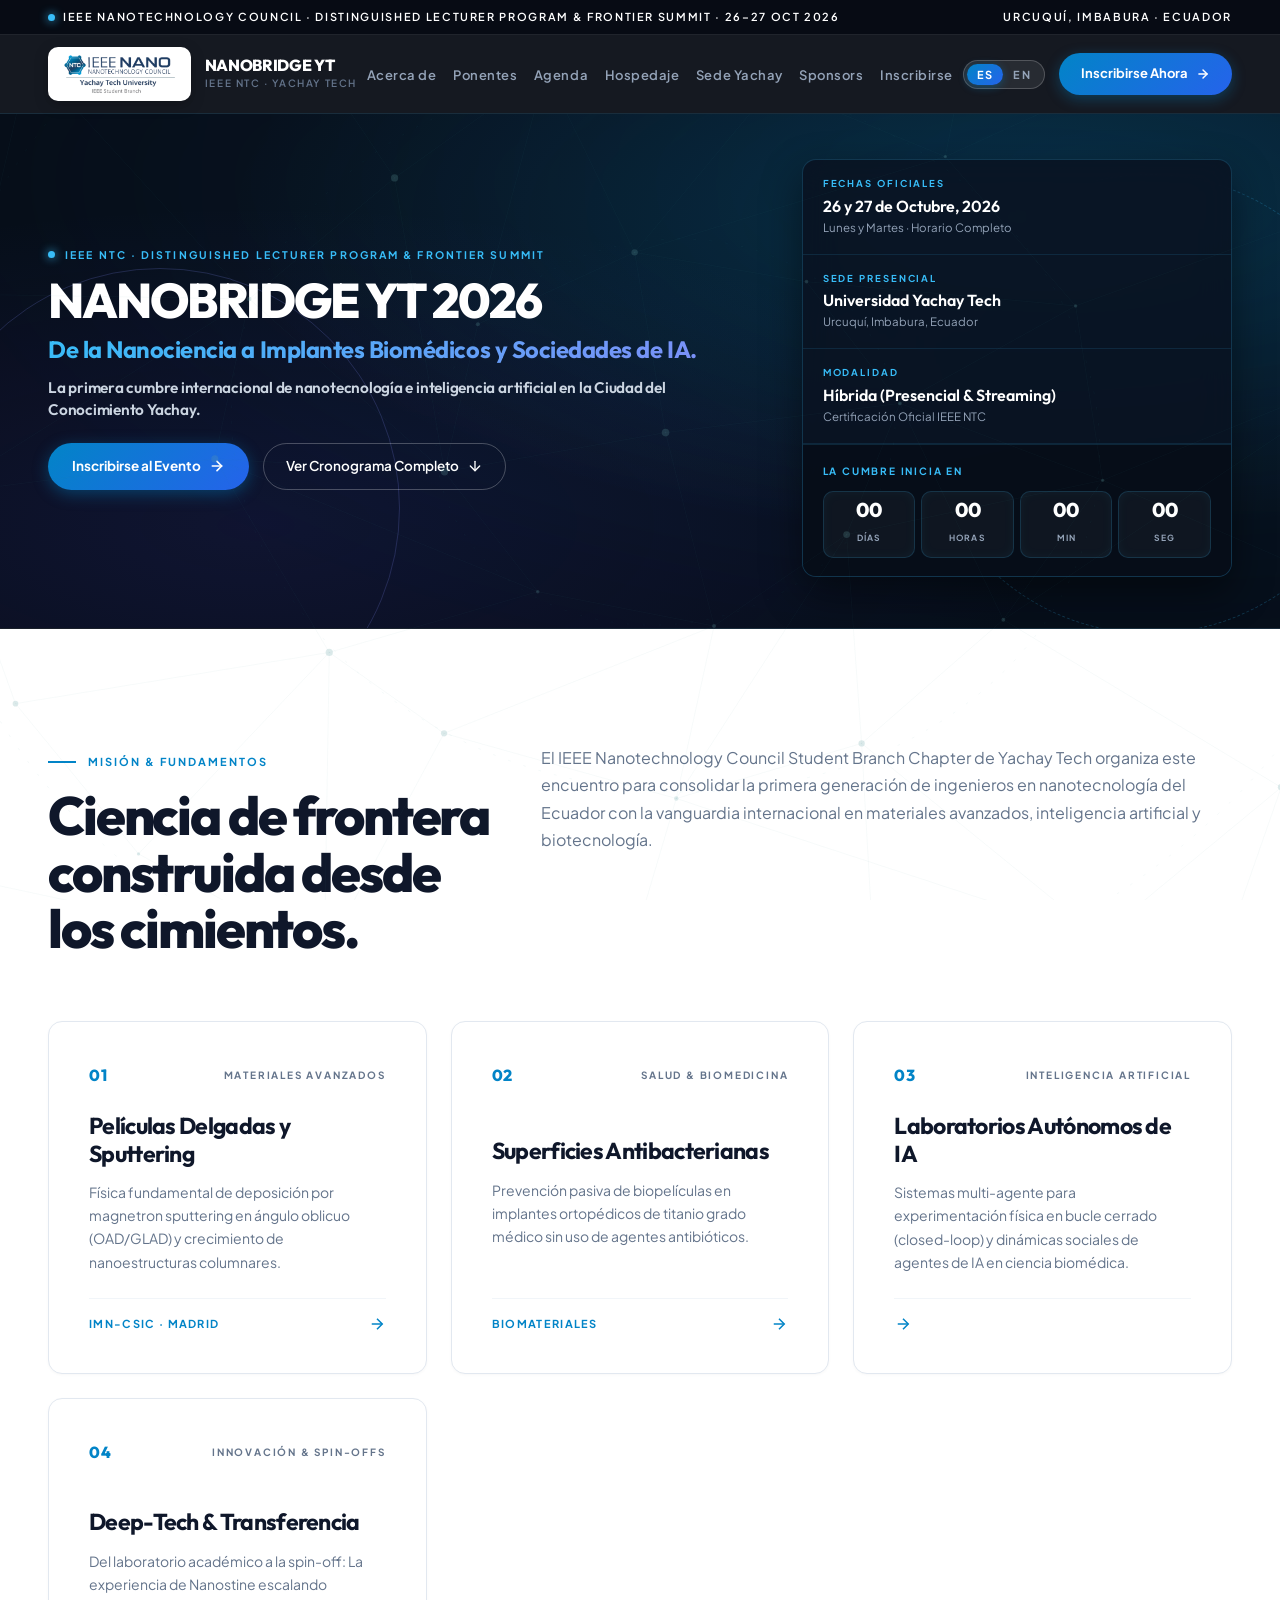
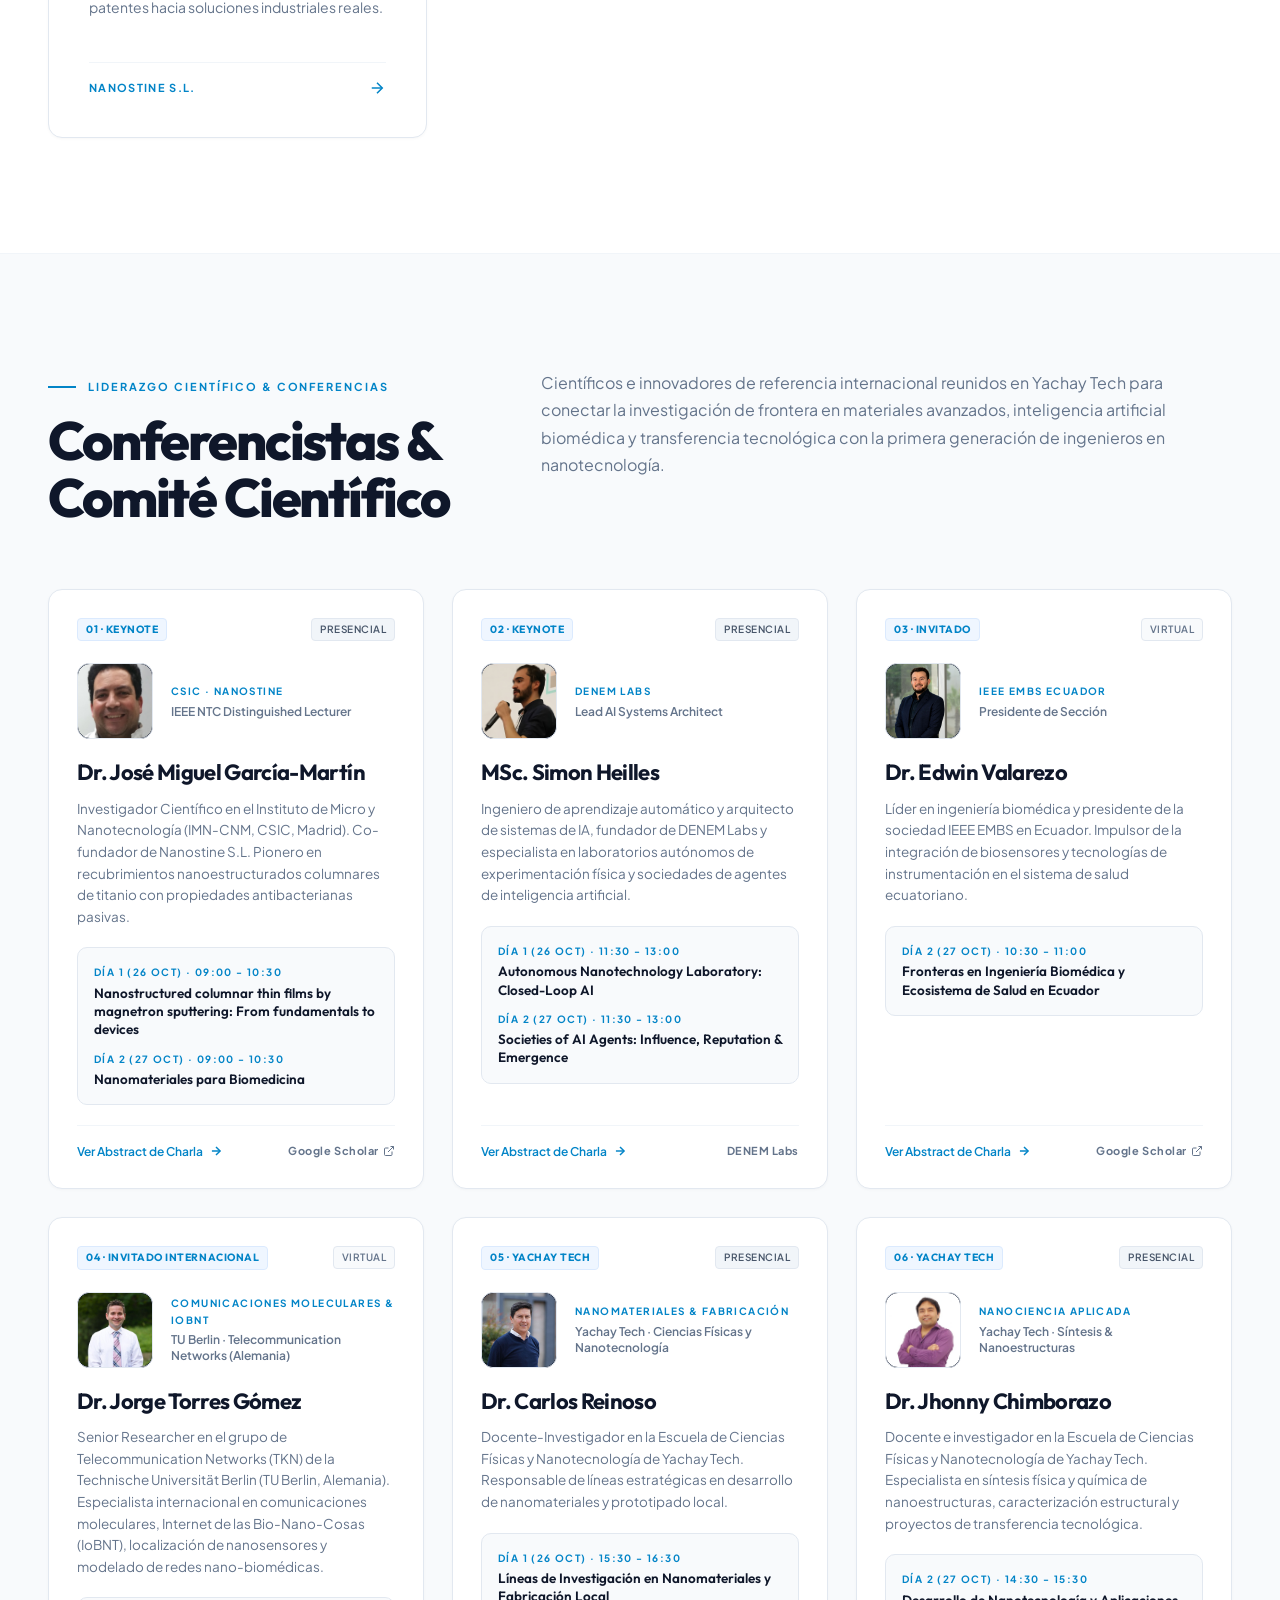
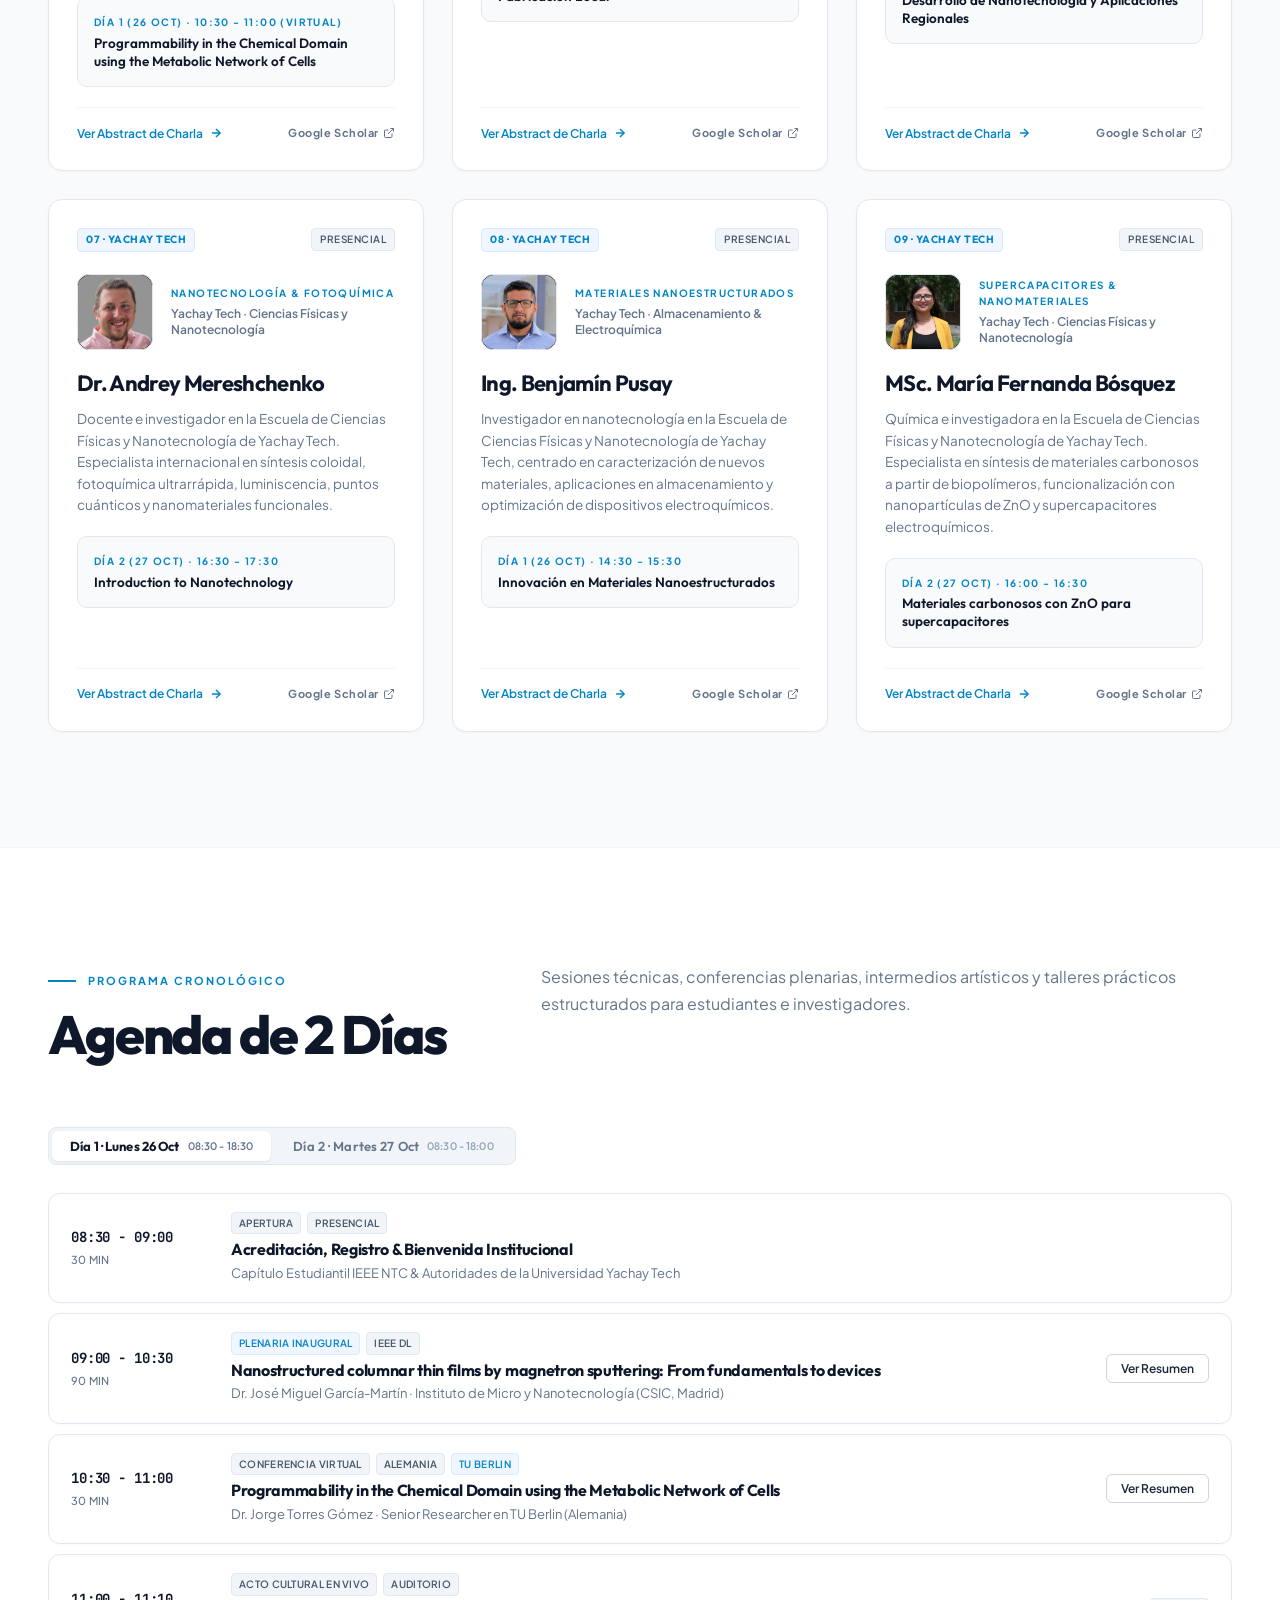
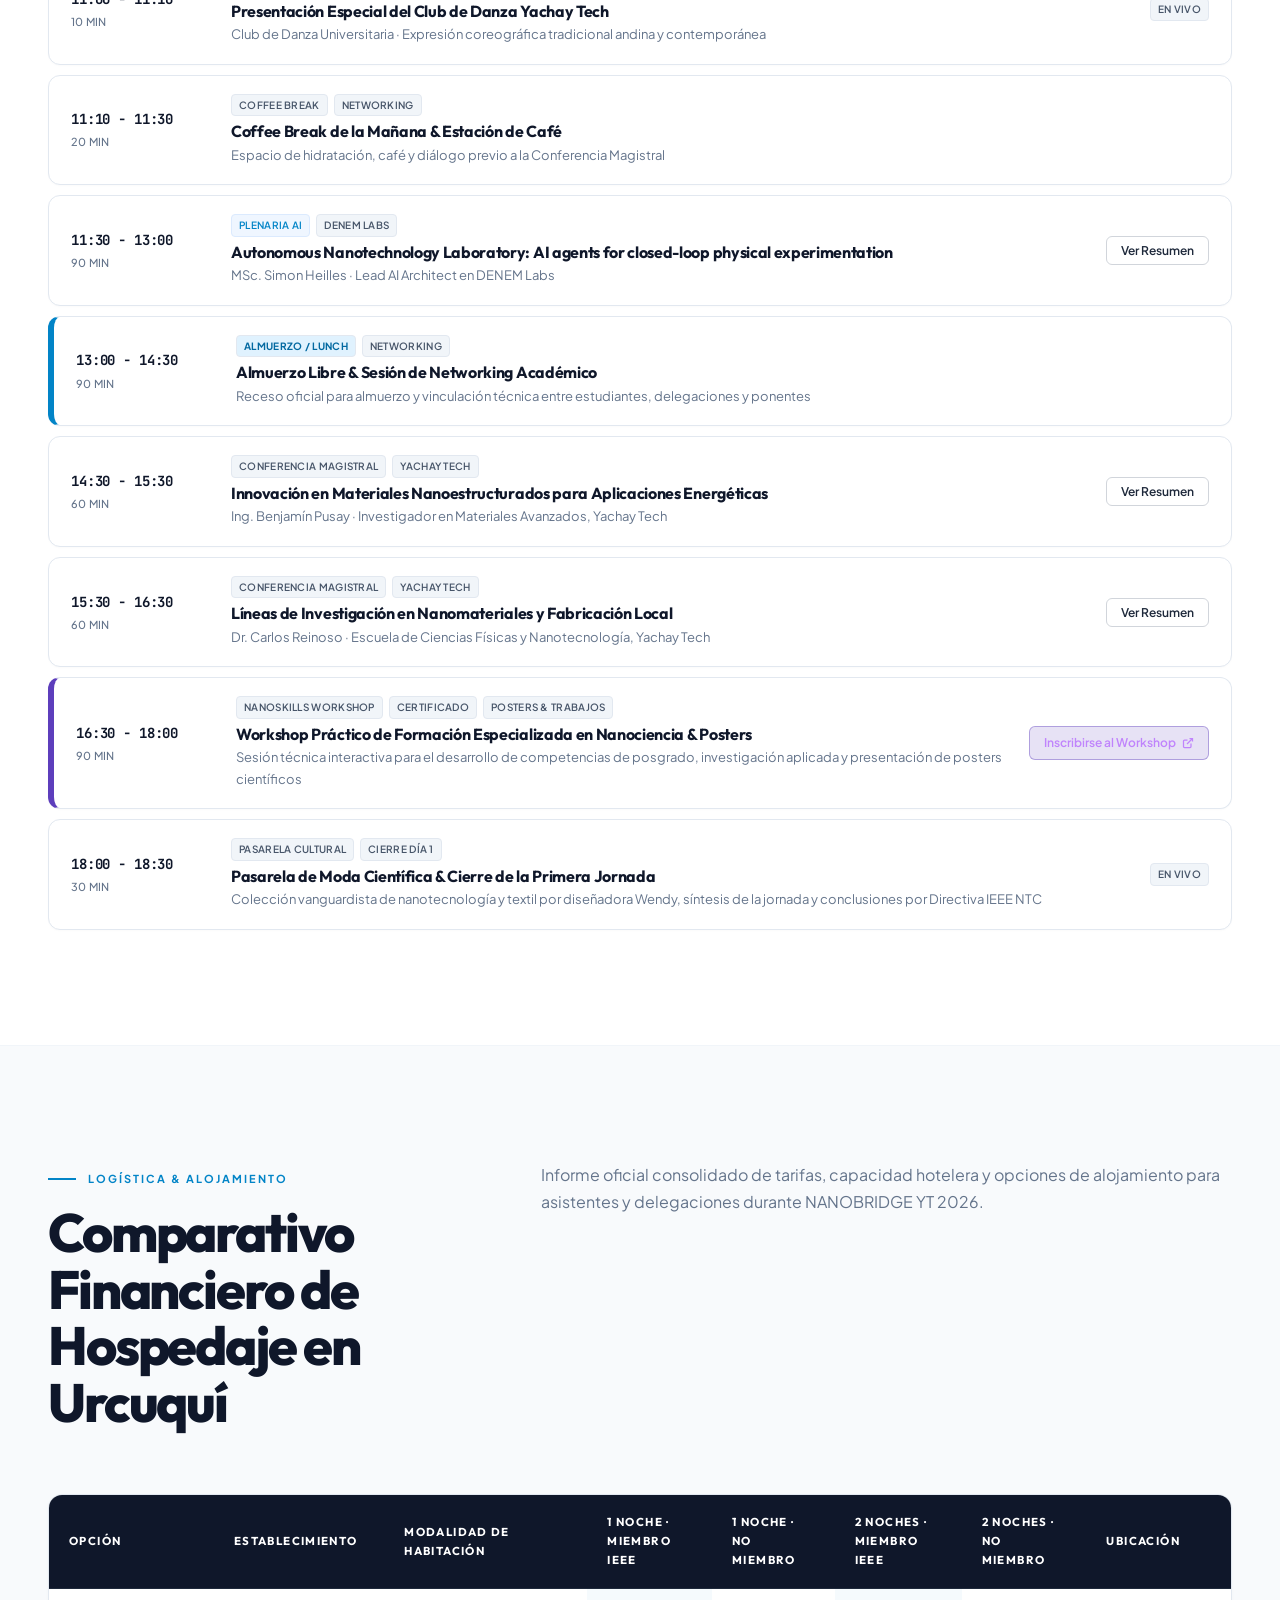
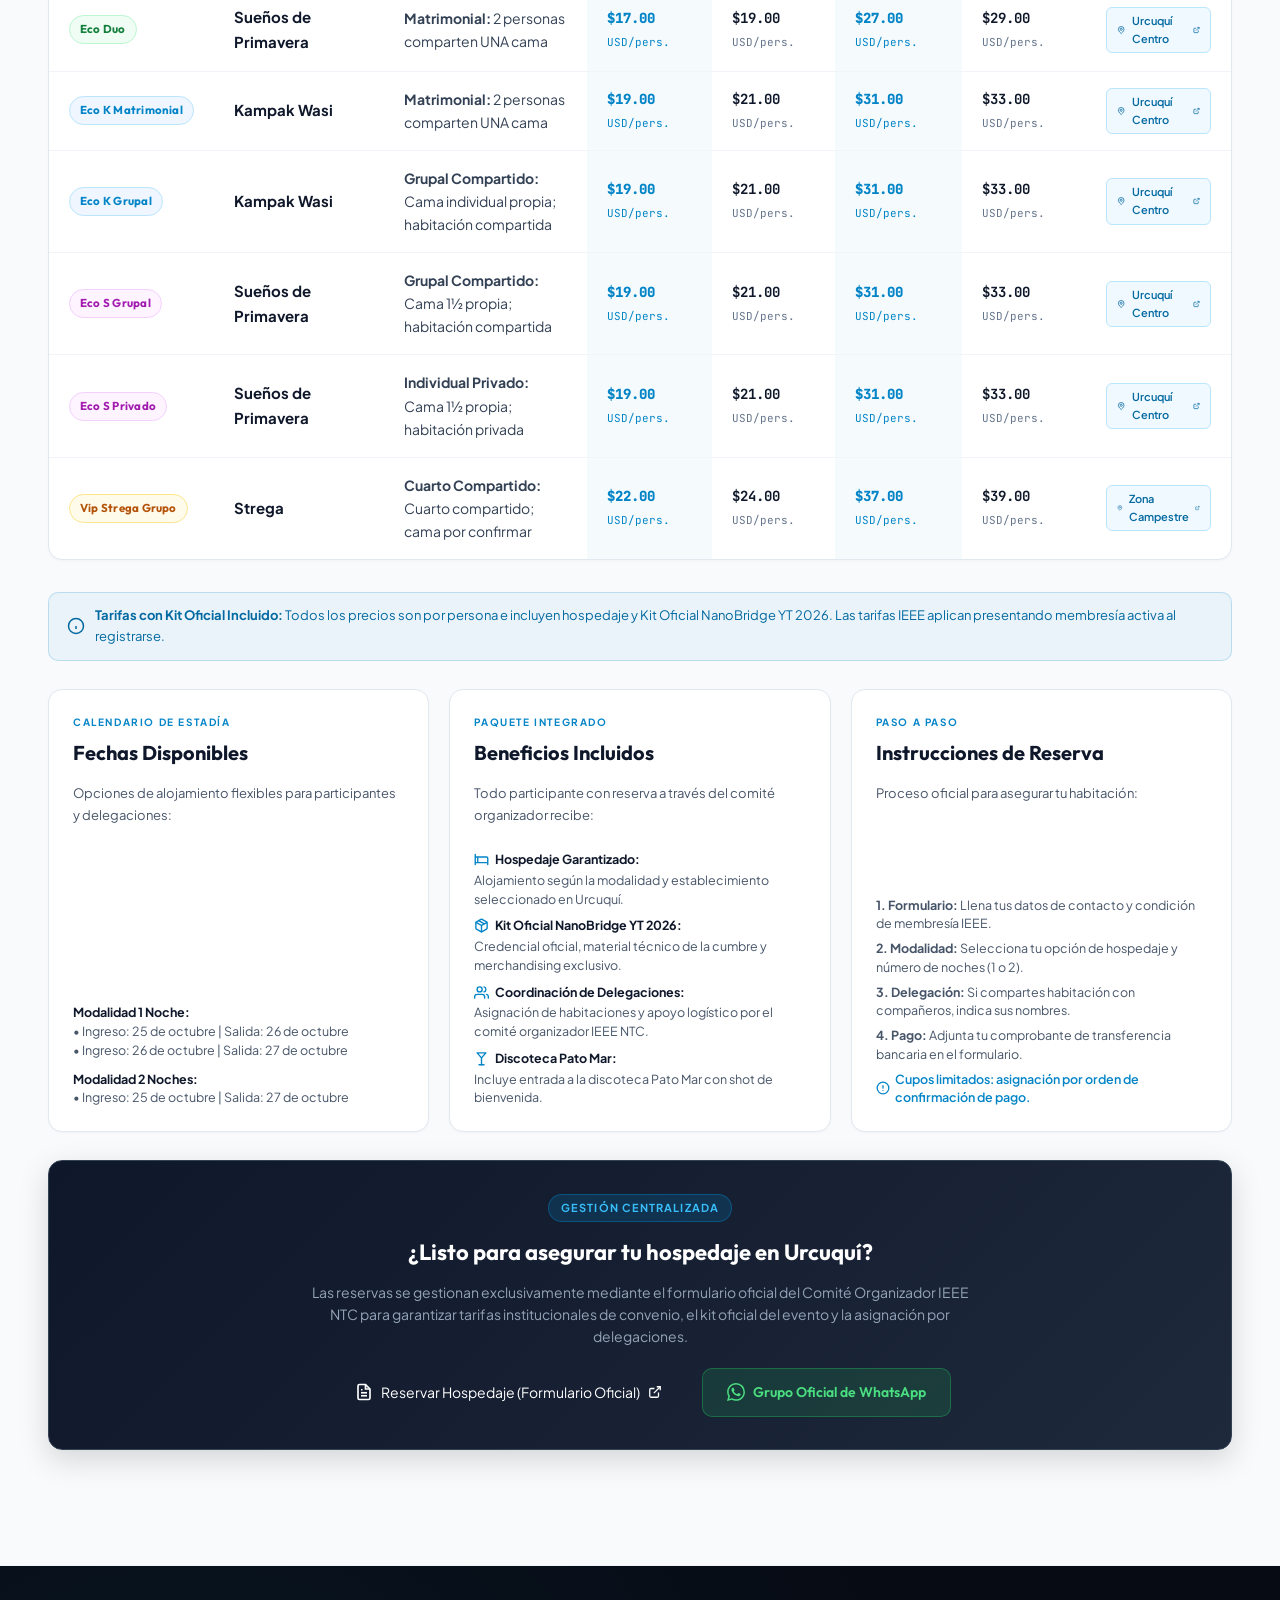
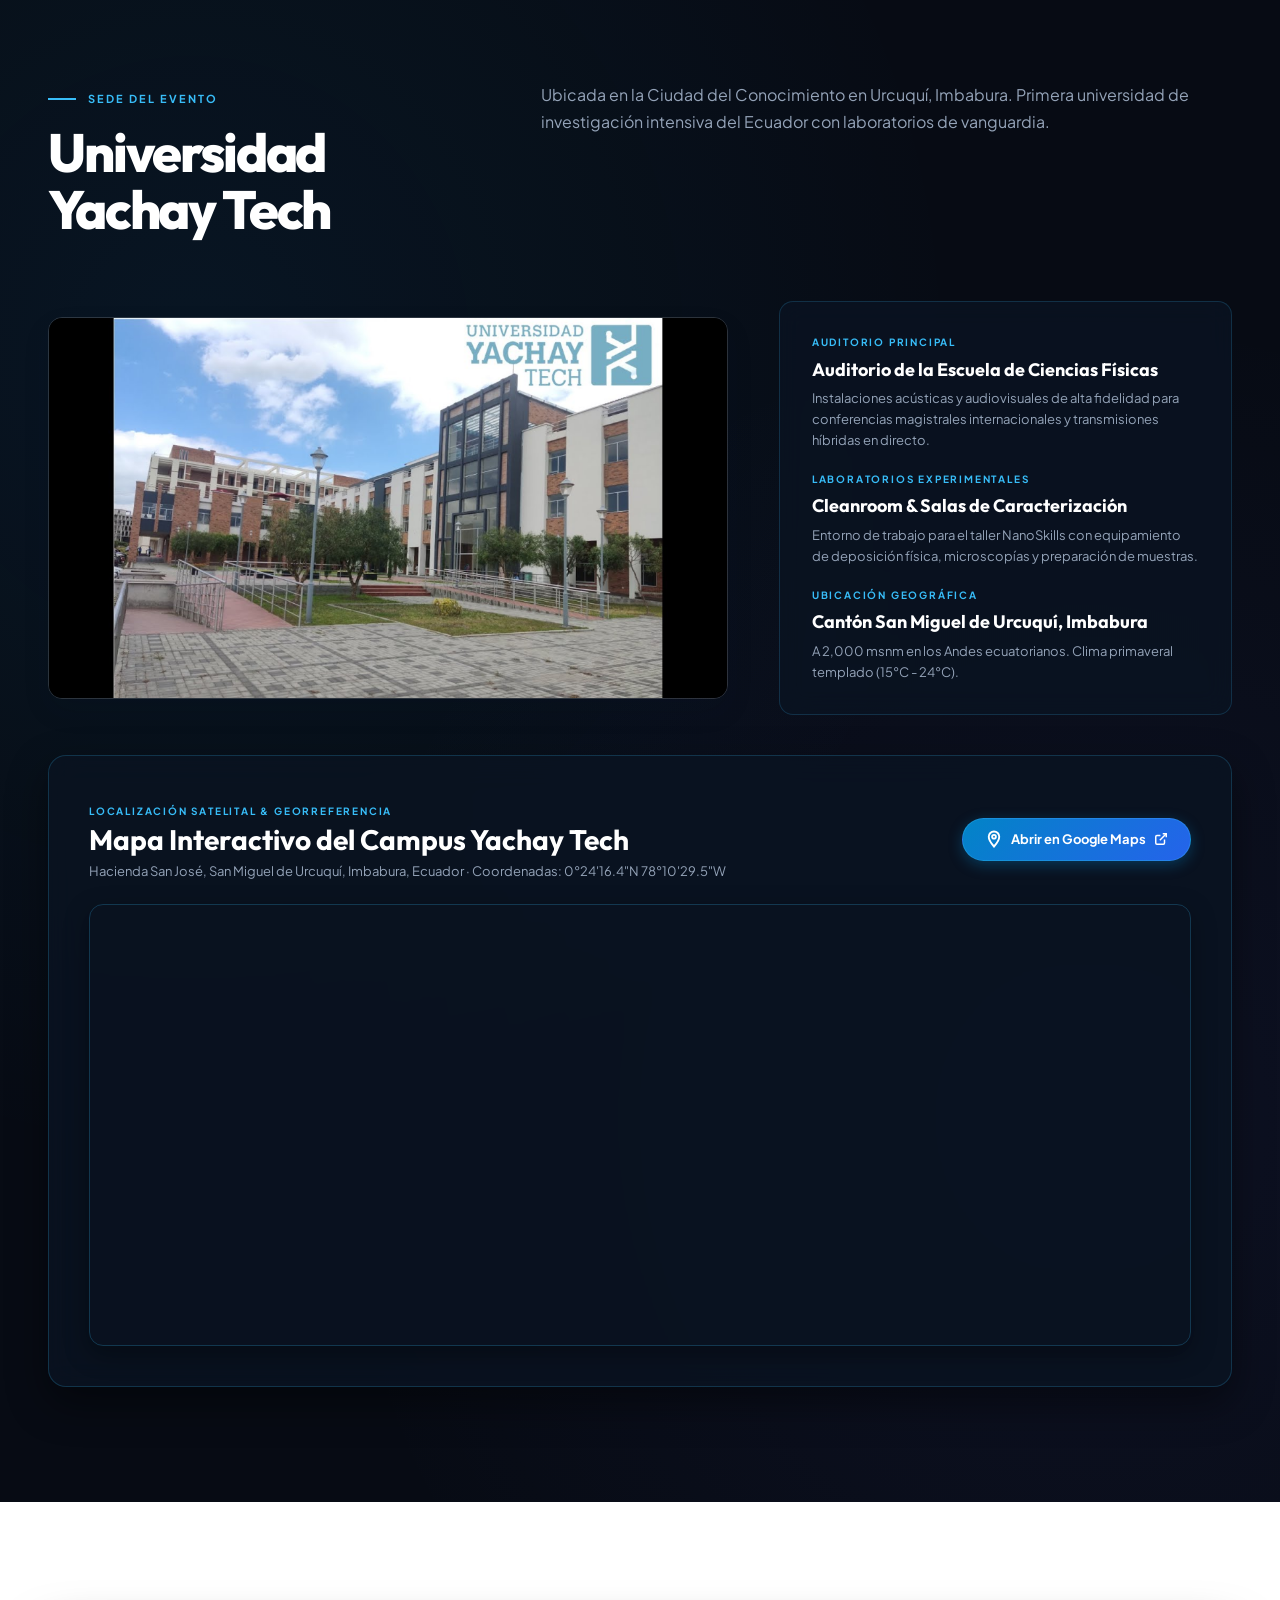
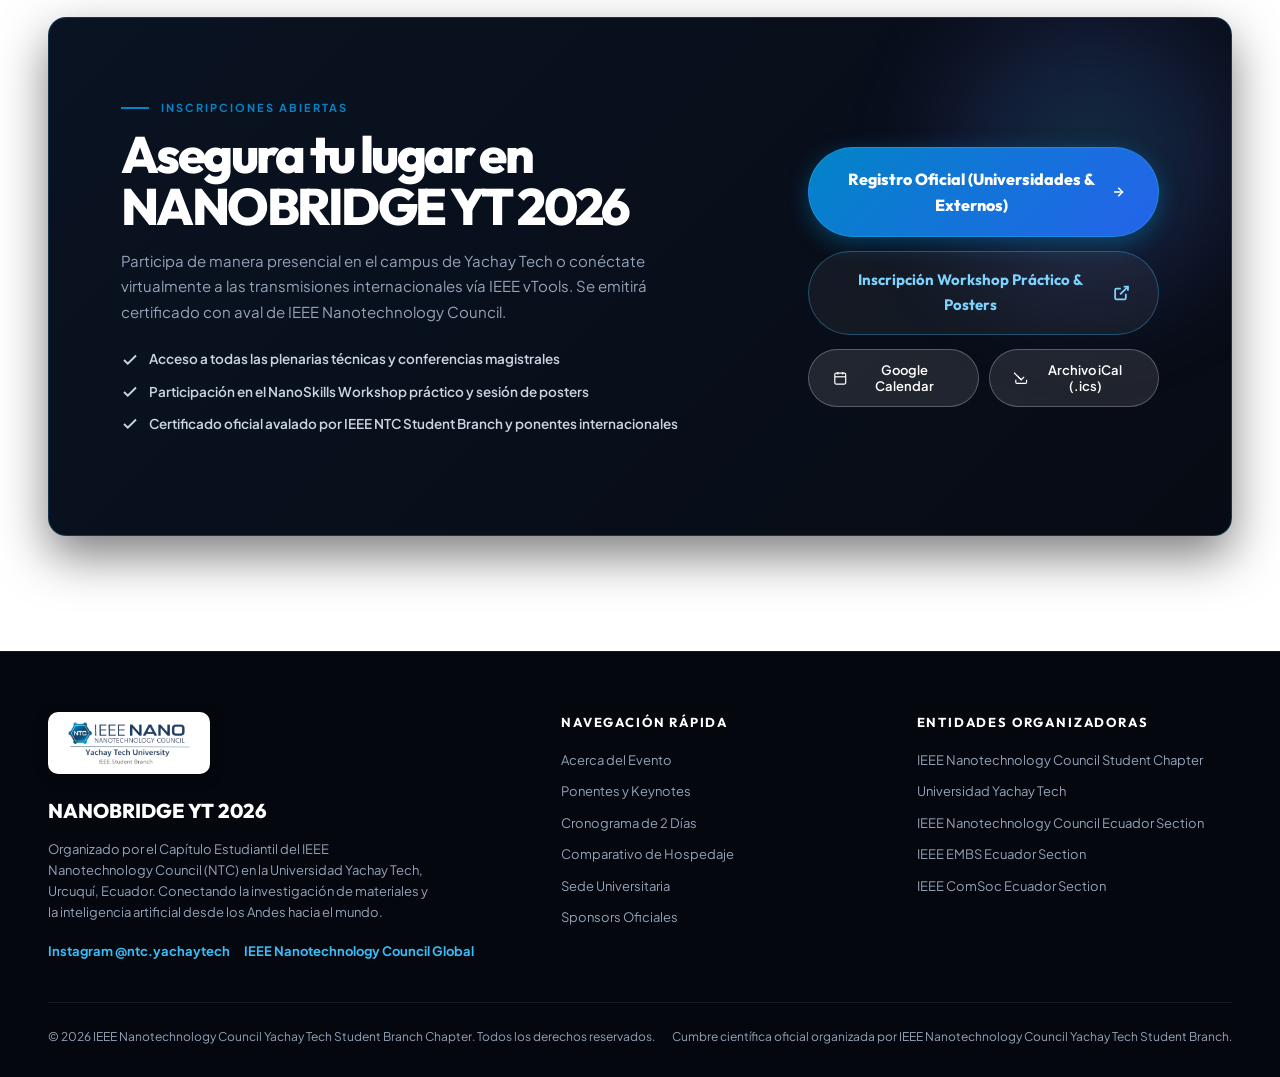
==== commit f15ca201: "Move Scientific Fashion Runway to Monday 18:00 and set Tuesday 17:30 as Official Closing Ceremony" ====
--- a/index.html
+++ b/index.html
@@ -18,7 +18,7 @@
   <link rel="icon" type="image/svg+xml" href="assets/ieee-ntc-official-trimmed.svg">
 
   <!-- Stylesheet -->
-  <link rel="stylesheet" href="styles.css?v=3.2">
+  <link rel="stylesheet" href="styles.css?v=3.3">
 </head>
 <body>
 
@@ -701,11 +701,11 @@
         <div class="schedule-nav-tabs">
           <button type="button" class="schedule-tab-btn active" data-day="1">
             <span data-i18n="tab-day-1">Día 1 · Lunes 26 Oct</span>
-            <span class="schedule-tab-date">08:30 - 18:15</span>
+            <span class="schedule-tab-date">08:30 - 18:30</span>
           </button>
           <button type="button" class="schedule-tab-btn" data-day="2">
             <span data-i18n="tab-day-2">Día 2 · Martes 27 Oct</span>
-            <span class="schedule-tab-date">08:30 - 18:30</span>
+            <span class="schedule-tab-date">08:30 - 18:00</span>
           </button>
         </div>
 
@@ -913,19 +913,22 @@
               </div>
             </div>
 
-            <!-- Day 1: 18:00 - 18:15 Cierre del Día 1 -->
-            <div class="timeline-entry entry-break">
-              <div class="timeline-time-col">
-                <span class="timeline-time">18:00 - 18:15</span>
-                <span class="timeline-duration">15 MIN</span>
-              </div>
-              <div class="timeline-info-col">
-                <div class="timeline-badge-row">
+            <!-- Day 1: 18:00 - 18:30 Pasarela de Moda Científica & Cierre del Día 1 -->
+            <div class="timeline-entry entry-cultural">
+              <div class="timeline-time-col">
+                <span class="timeline-time">18:00 - 18:30</span>
+                <span class="timeline-duration">30 MIN</span>
+              </div>
+              <div class="timeline-info-col">
+                <div class="timeline-badge-row">
+                  <span class="timeline-tag tag-cultural" data-i18n="sched-tag-runway">Pasarela Cultural</span>
                   <span class="timeline-tag tag-break" data-i18n="sched-tag-wrapup1">Cierre Día 1</span>
-                  <span class="timeline-tag tag-invited" data-i18n="sched-tag-auditorium">Auditorio</span>
-                </div>
-                <h3 class="timeline-title" data-i18n="sched-d1-i11-title">Síntesis de la Primera Jornada & Conclusiones</h3>
-                <p class="timeline-speaker-sub" data-i18n="sched-d1-i11-sub">Directiva del Capítulo Estudiantil IEEE NTC Yachay Tech</p>
+                </div>
+                <h3 class="timeline-title" data-i18n="sched-d1-i11-title">Pasarela de Moda Científica & Cierre de la Primera Jornada</h3>
+                <p class="timeline-speaker-sub" data-i18n="sched-d1-i11-sub">Colección vanguardista de nanotecnología y textil por diseñadora Wendy, síntesis de la jornada y conclusiones por Directiva IEEE NTC</p>
+              </div>
+              <div class="timeline-action-col">
+                <span class="timeline-tag tag-live" data-i18n="sched-tag-live">En Vivo</span>
               </div>
             </div>
 
@@ -1135,19 +1138,19 @@
               </div>
             </div>
 
-            <!-- Day 2: 17:30 - 18:30 Pasarela de Moda & Clausura Oficial -->
-            <div class="timeline-entry entry-cultural">
-              <div class="timeline-time-col">
-                <span class="timeline-time">17:30 - 18:30</span>
-                <span class="timeline-duration">60 MIN</span>
-              </div>
-              <div class="timeline-info-col">
-                <div class="timeline-badge-row">
-                  <span class="timeline-tag tag-cultural" data-i18n="sched-tag-runway">Pasarela Cultural</span>
+            <!-- Day 2: 17:30 - 18:00 Ceremonia de Clausura Oficial de la Cumbre -->
+            <div class="timeline-entry entry-break" style="border-left: 6px solid #0284c7;">
+              <div class="timeline-time-col">
+                <span class="timeline-time">17:30 - 18:00</span>
+                <span class="timeline-duration">30 MIN</span>
+              </div>
+              <div class="timeline-info-col">
+                <div class="timeline-badge-row">
                   <span class="timeline-tag tag-plenary" data-i18n="sched-tag-closing">Clausura</span>
-                </div>
-                <h3 class="timeline-title" data-i18n="sched-d2-i11-title">Pasarela de Moda Científica & Clausura Oficial de la Cumbre</h3>
-                <p class="timeline-speaker-sub" data-i18n="sched-d2-i11-sub">Colección vanguardista de nanotecnología y textil por diseñadora Wendy, clausura institucional y entrega de certificados IEEE NTC</p>
+                  <span class="timeline-tag tag-break" data-i18n="sched-tag-certified">Certificado</span>
+                </div>
+                <h3 class="timeline-title" data-i18n="sched-d2-i11-title">Ceremonia de Clausura Oficial de la Cumbre & Entrega de Certificados</h3>
+                <p class="timeline-speaker-sub" data-i18n="sched-d2-i11-sub">Clausura institucional por autoridades de la Universidad Yachay Tech, directiva del Capítulo Estudiantil IEEE NTC y entrega oficial de certificados de asistencia</p>
               </div>
               <div class="timeline-action-col">
                 <span class="timeline-tag tag-live" data-i18n="sched-tag-live">En Vivo</span>
@@ -1631,6 +1634,6 @@
   </div>
 
   <!-- Main JavaScript File -->
-  <script src="main.js?v=3.2"></script>
+  <script src="main.js?v=3.3"></script>
 </body>
 </html>
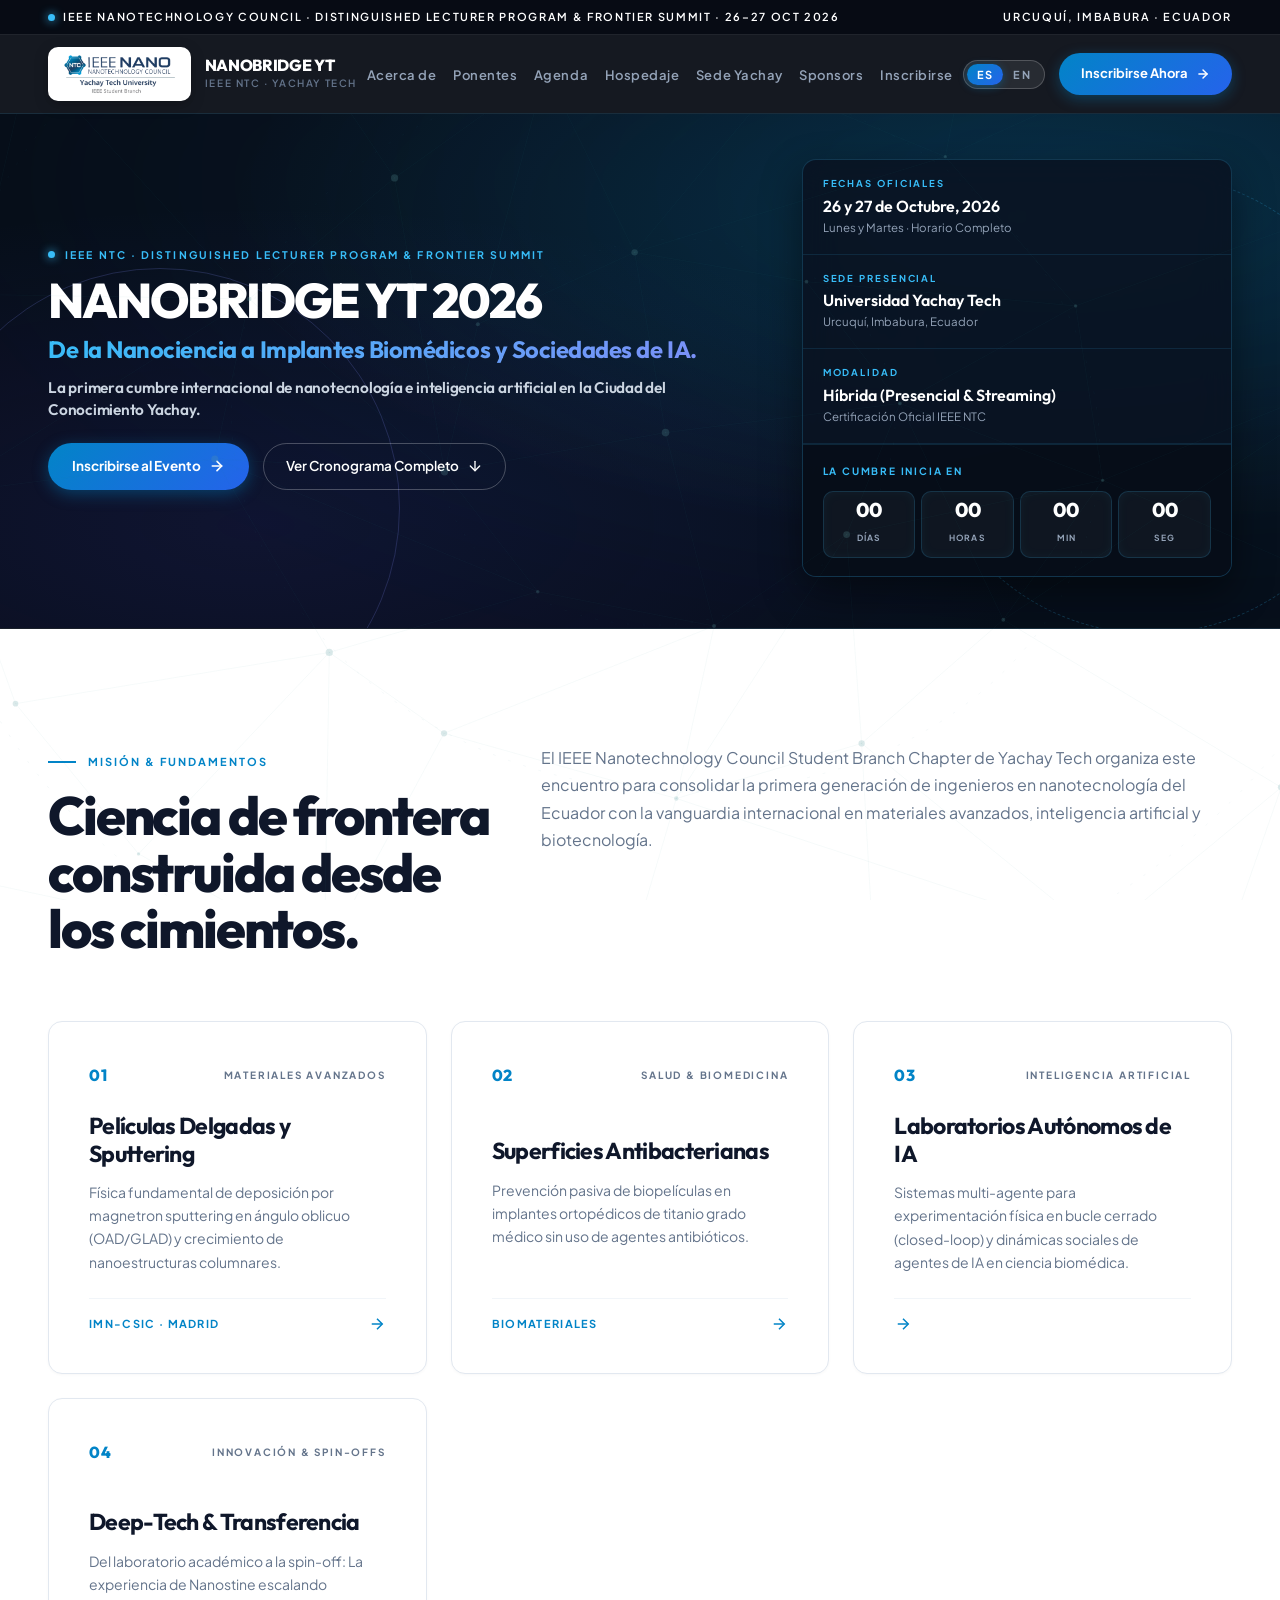
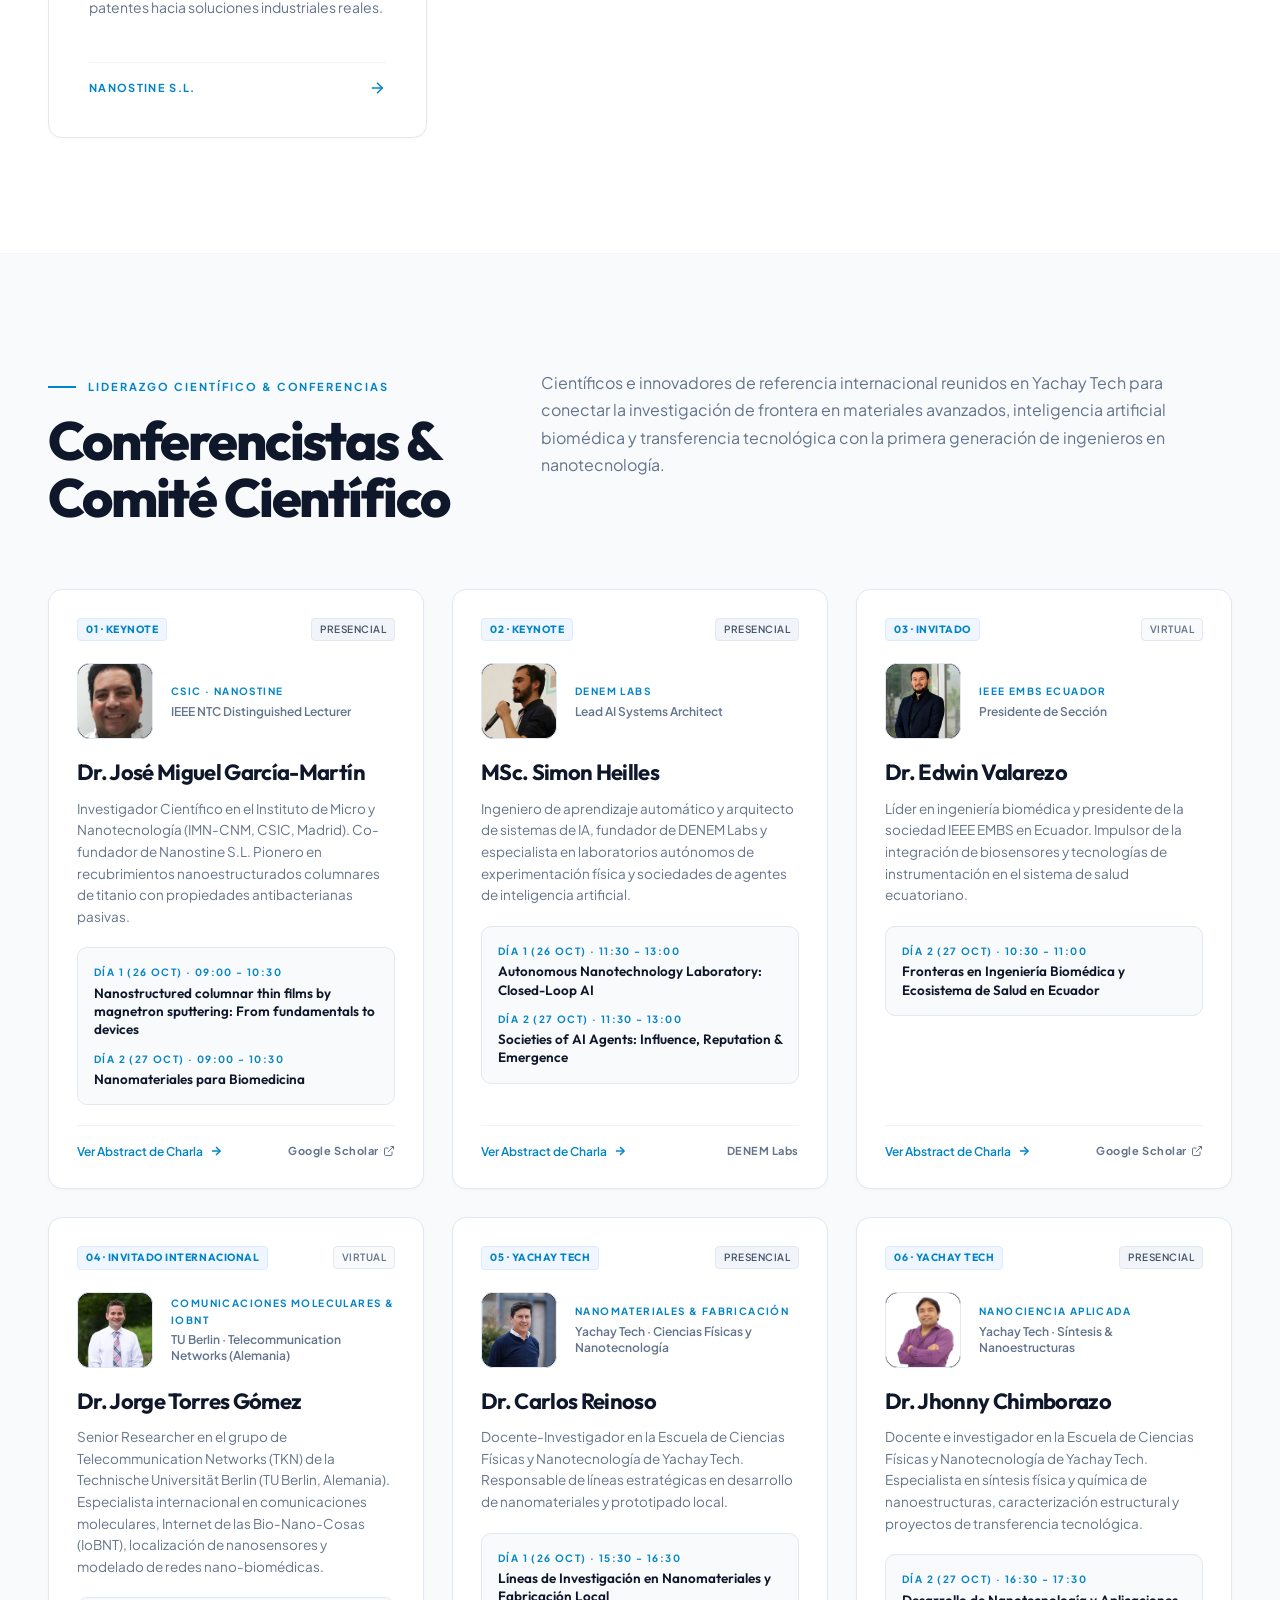
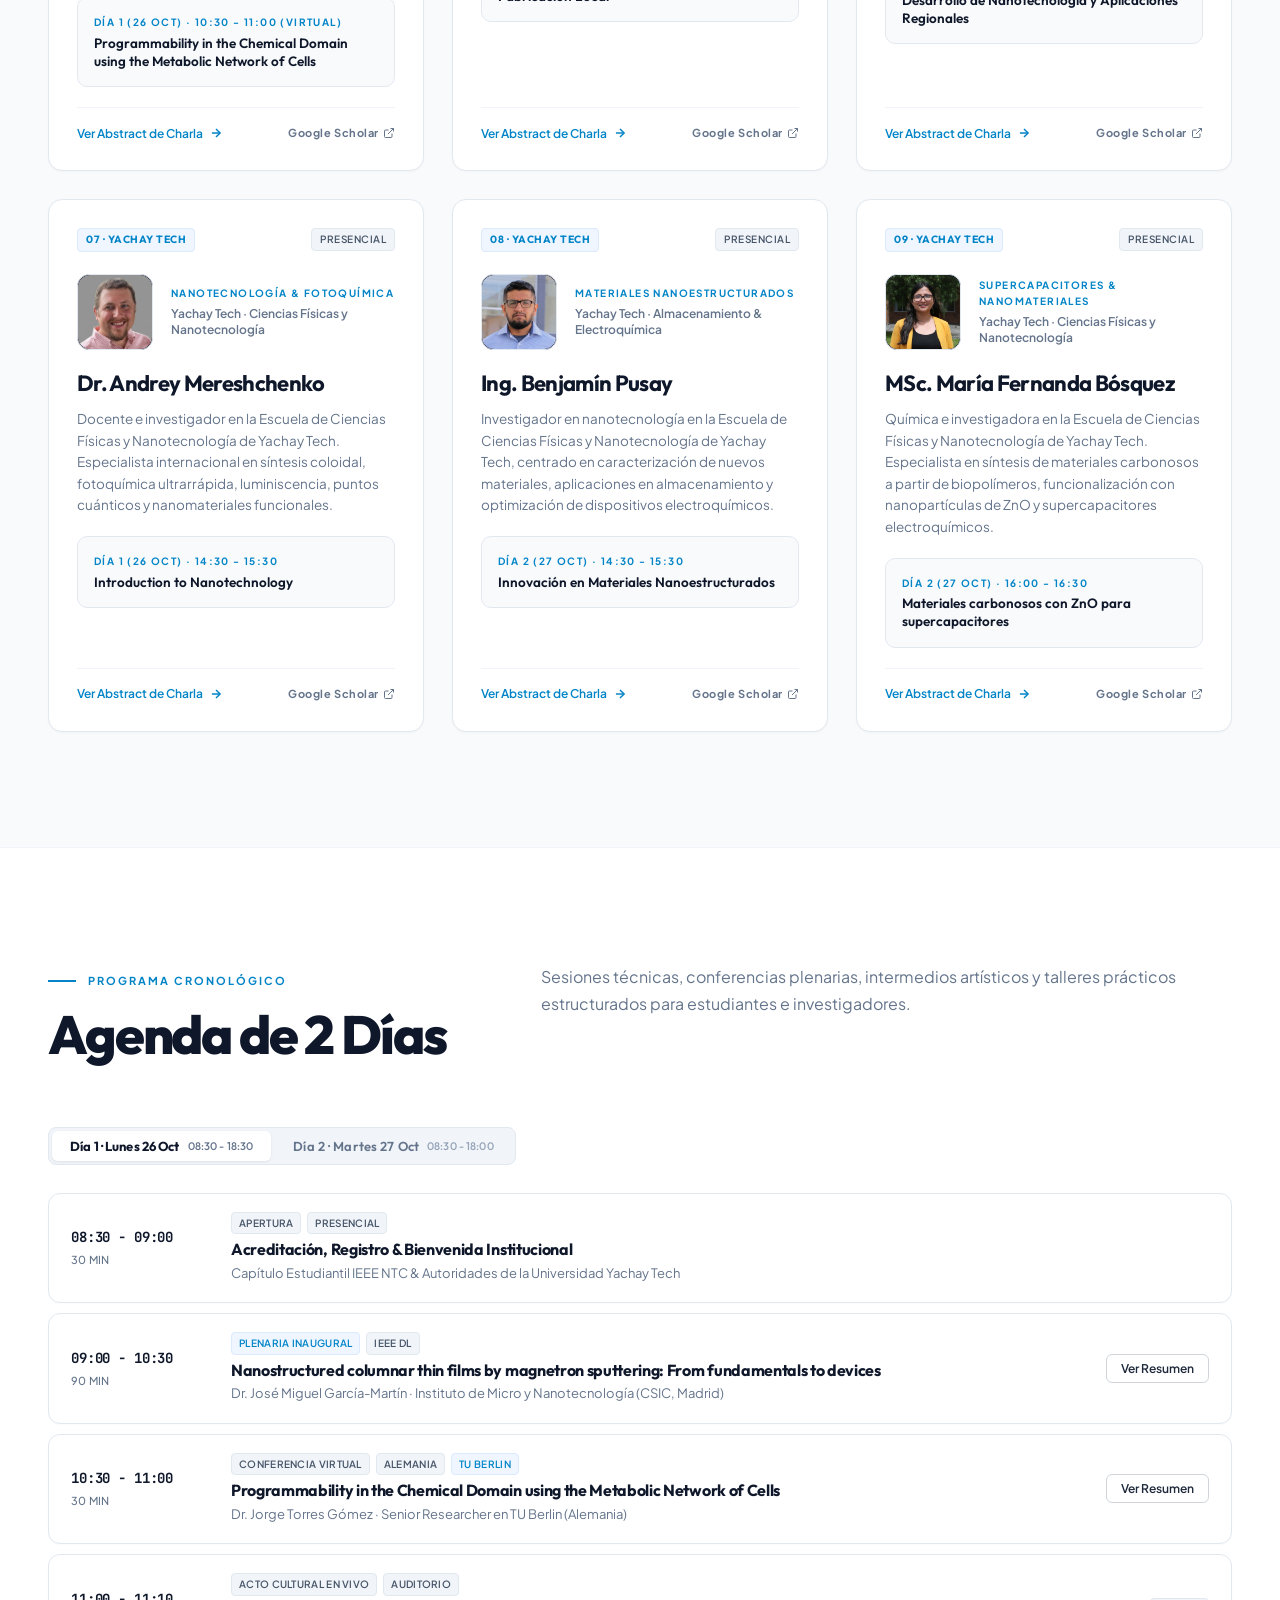
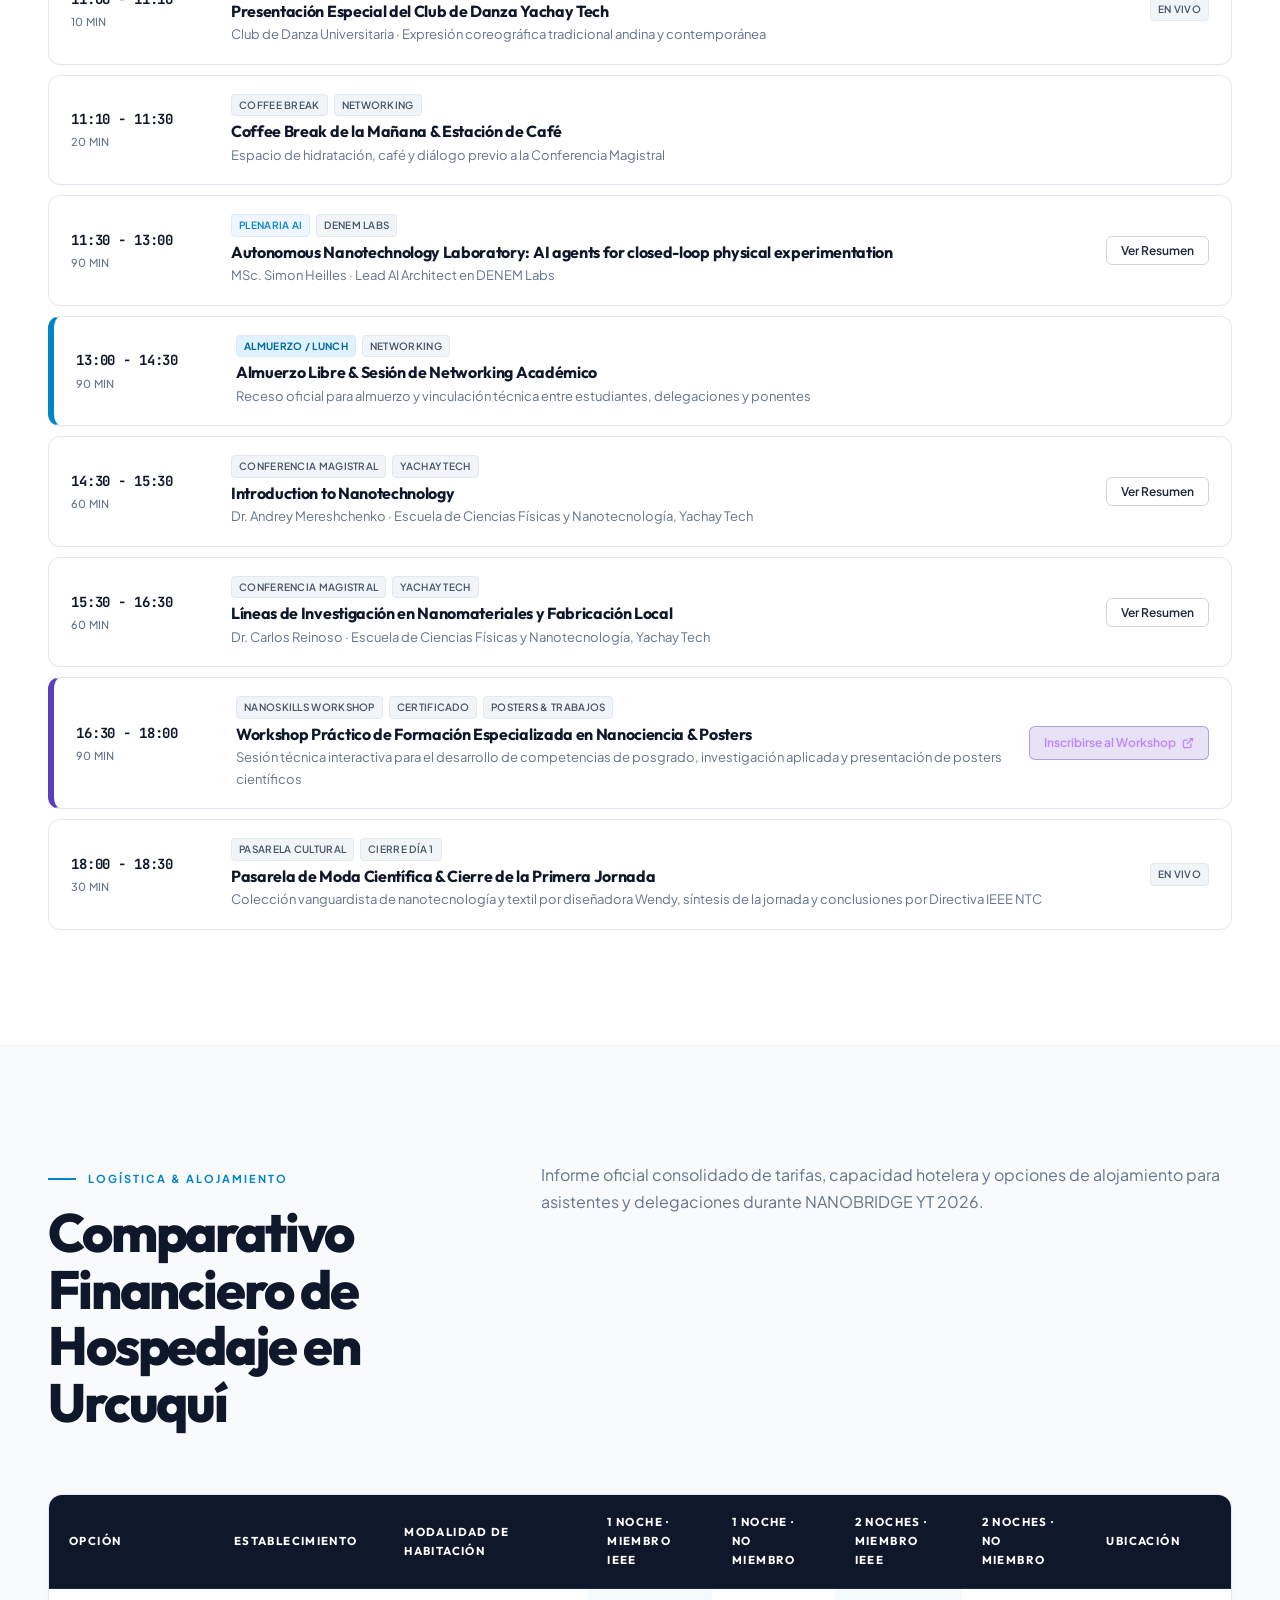
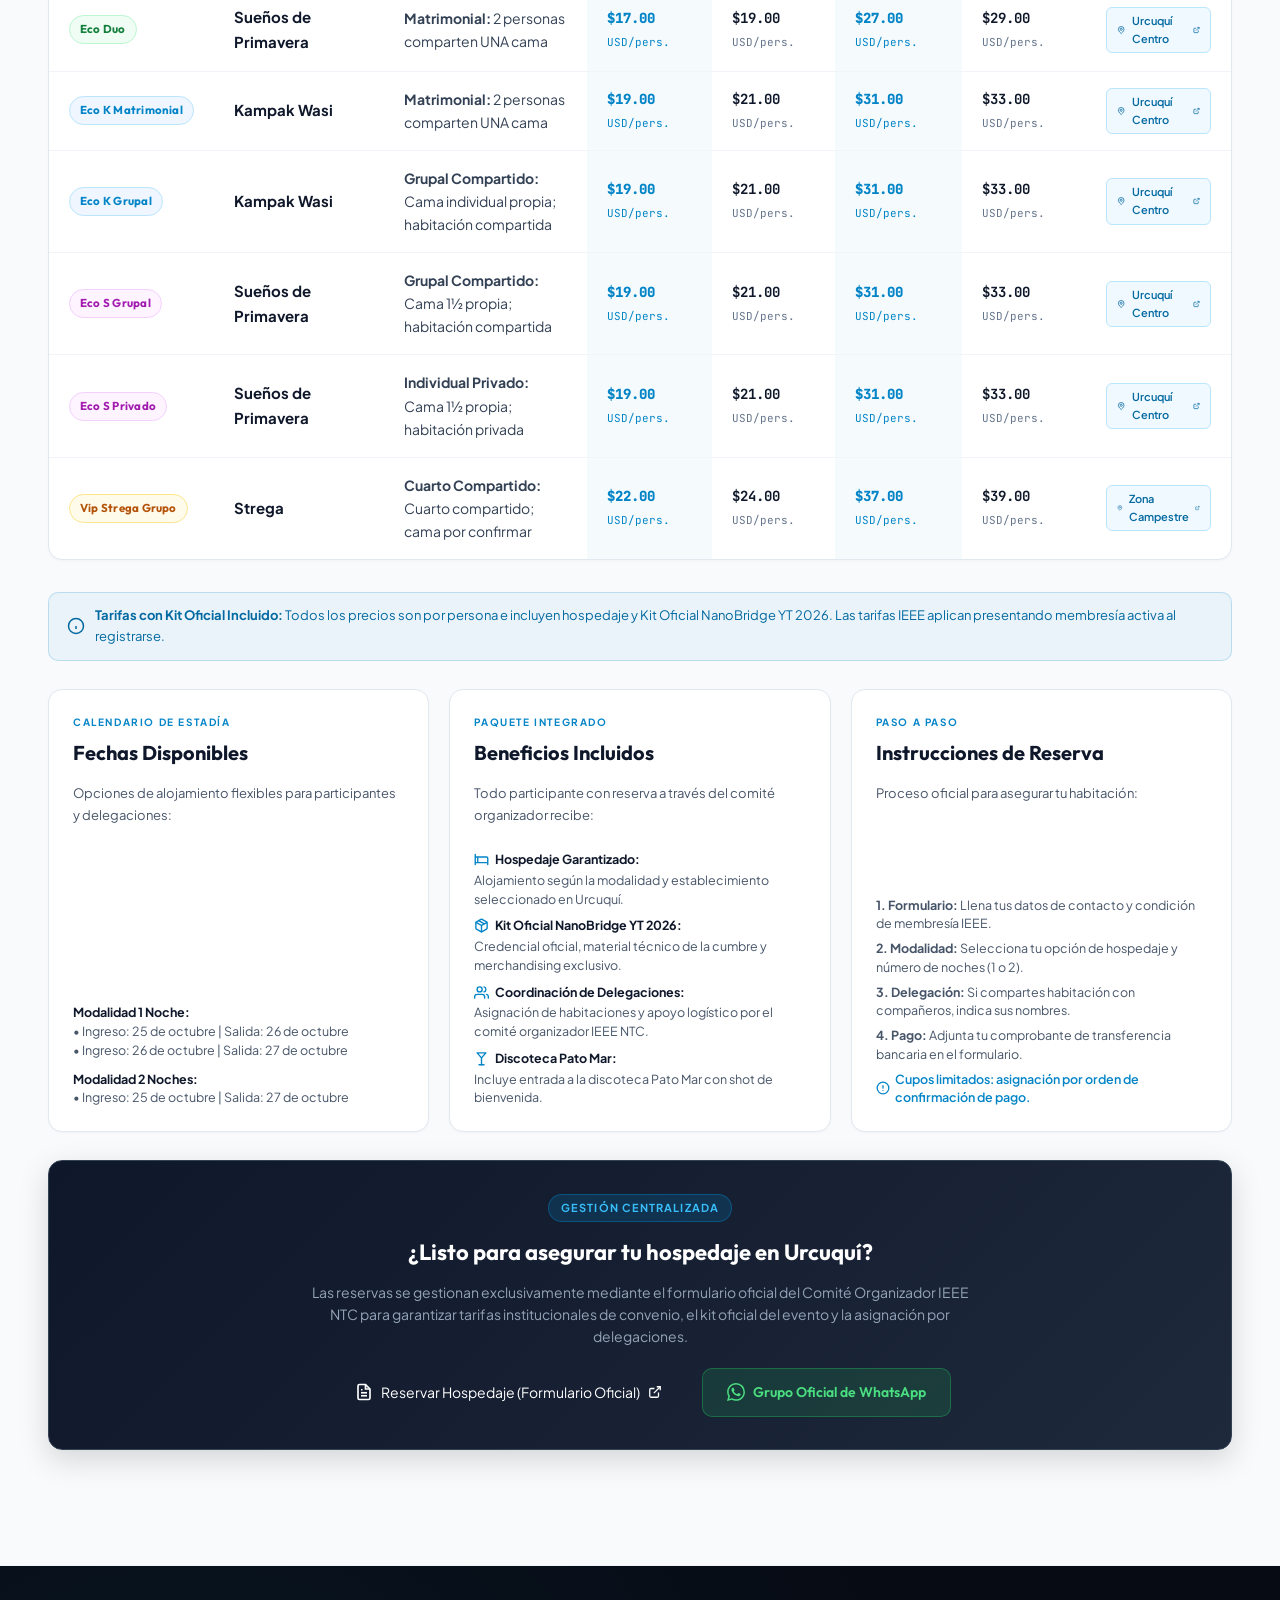
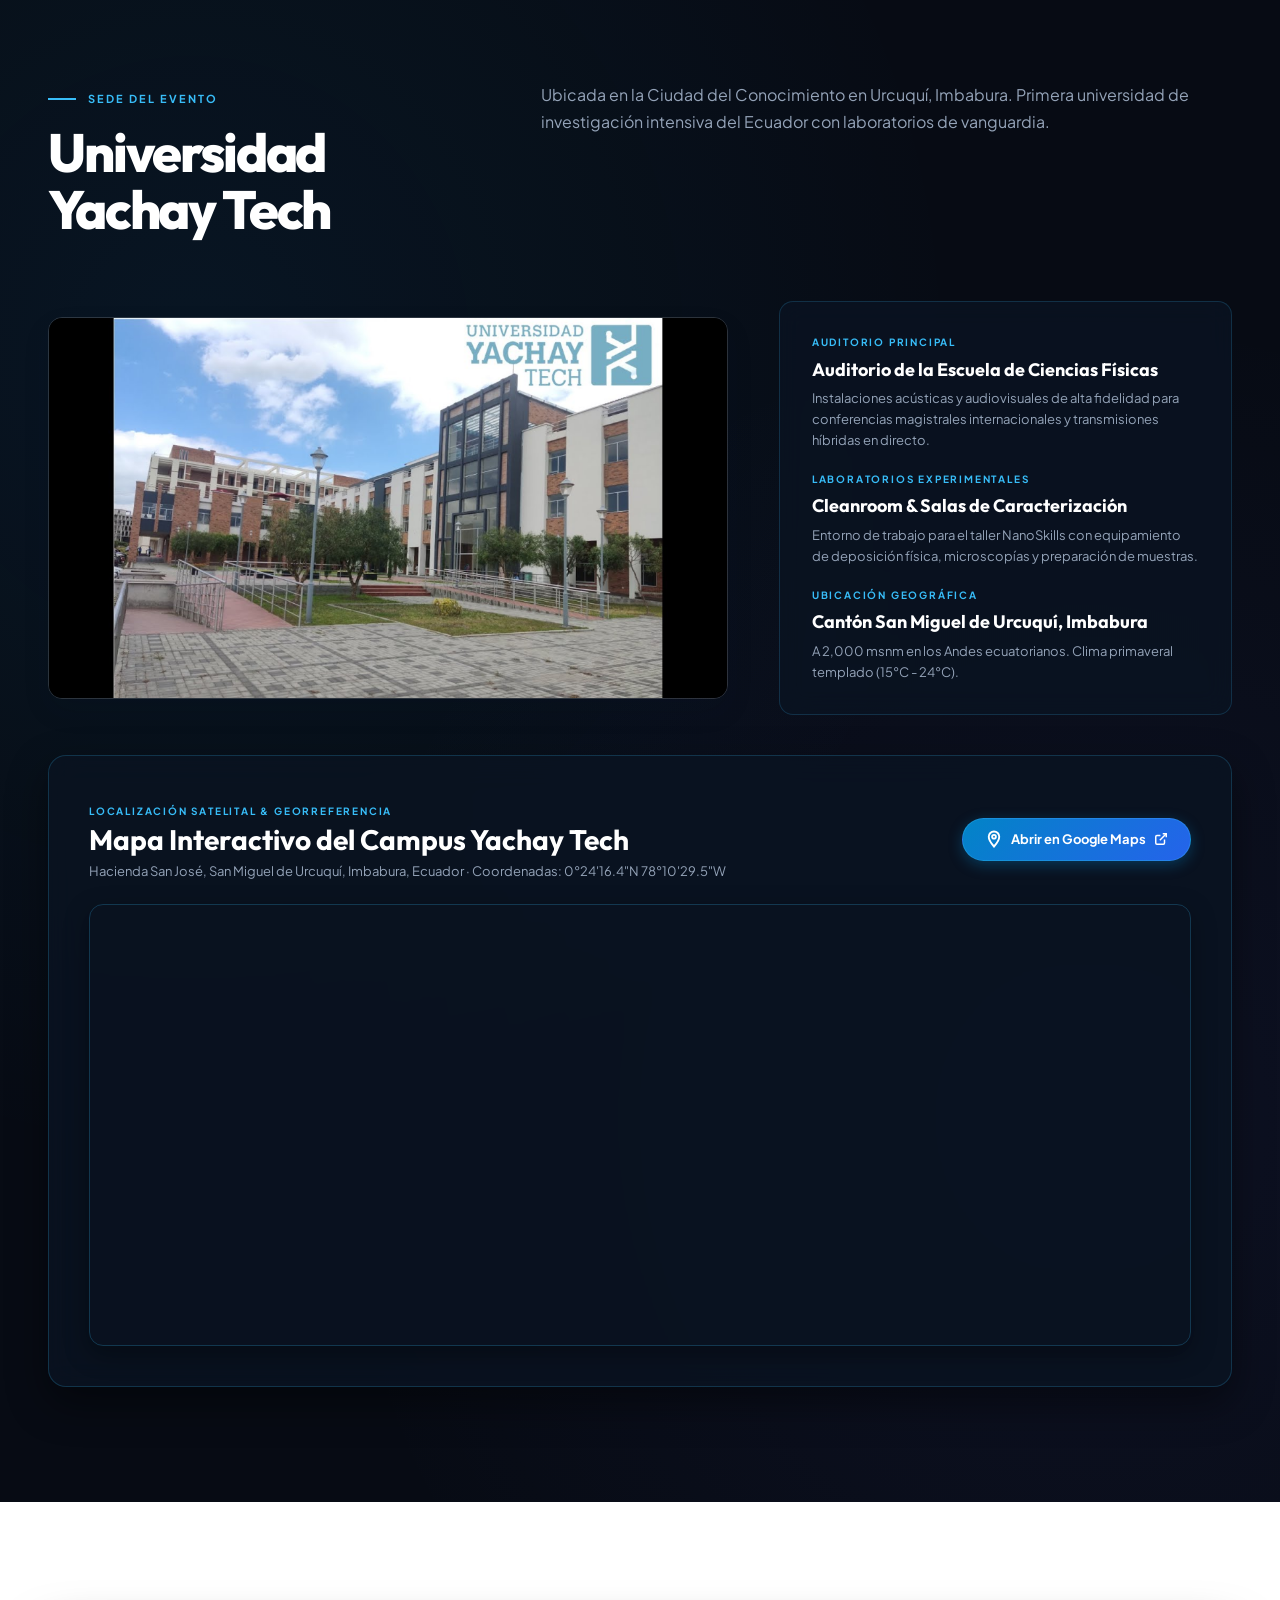
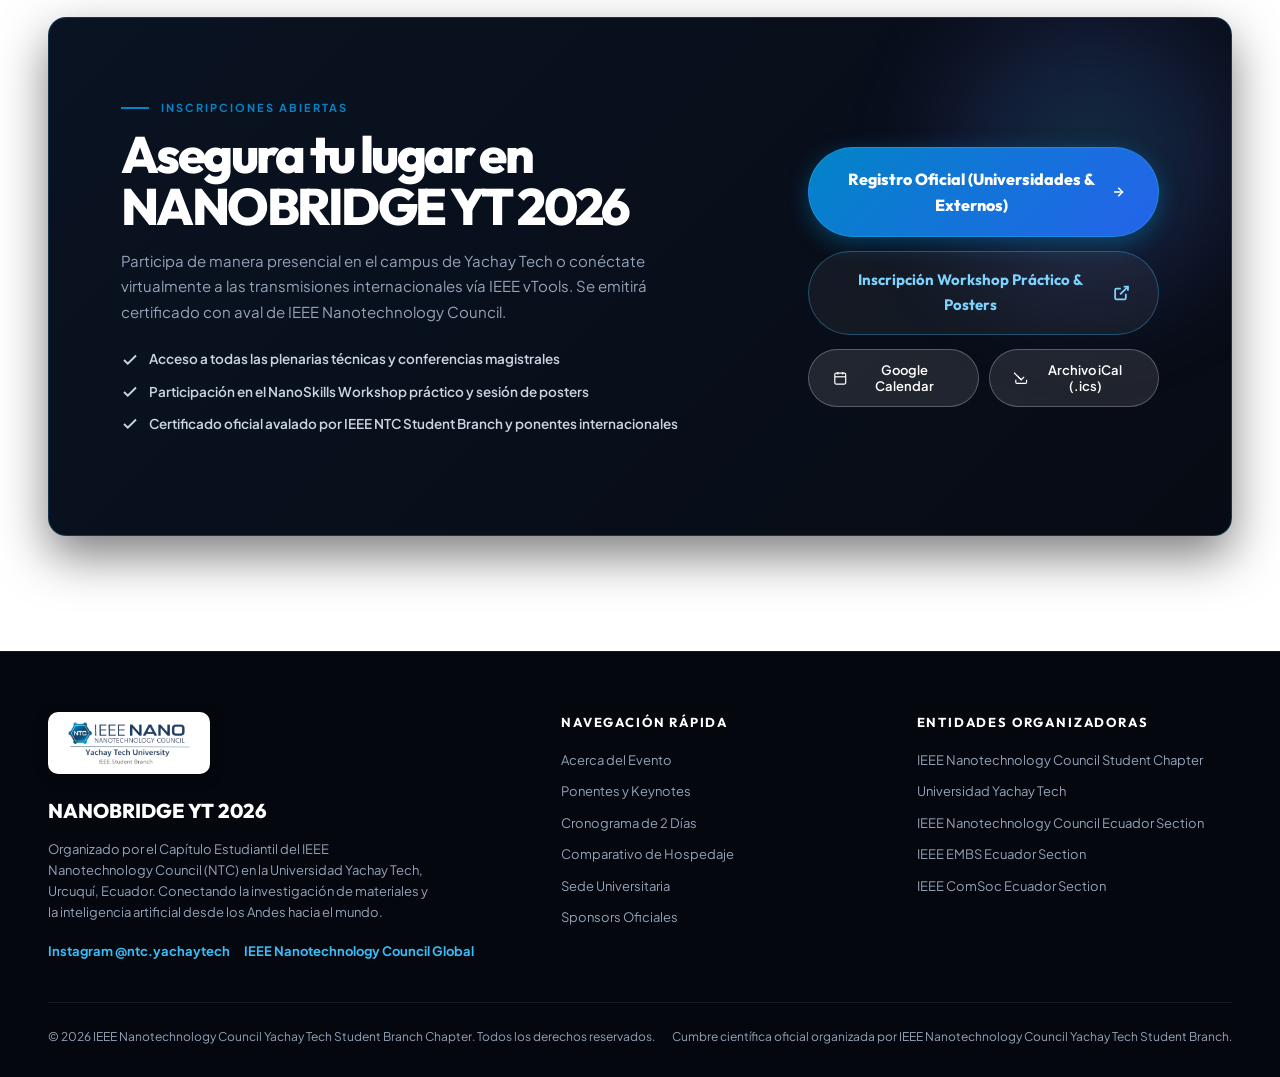
==== commit 8c204531: "Schedule update: Andrey Mereshchenko to Mon 14:30, Benjamin Pusay to Tue 14:30, Jhonny Chimborazo to" ====
--- a/index.html
+++ b/index.html
@@ -18,7 +18,7 @@
   <link rel="icon" type="image/svg+xml" href="assets/ieee-ntc-official-trimmed.svg">
 
   <!-- Stylesheet -->
-  <link rel="stylesheet" href="styles.css?v=3.3">
+  <link rel="stylesheet" href="styles.css?v=3.4">
 </head>
 <body>
 
@@ -535,7 +535,7 @@
               </p>
               <div class="speaker-talks-container">
                 <div class="speaker-talk-item">
-                  <span class="speaker-talk-day-tag" data-i18n="sp-talk-day-6-1">Día 2 (27 Oct) · 14:30 - 15:30</span>
+                  <span class="speaker-talk-day-tag" data-i18n="sp-talk-day-6-1">Día 2 (27 Oct) · 16:30 - 17:30</span>
                   <p class="speaker-talk-title" data-i18n="sp-talk-title-6-1">Desarrollo de Nanotecnología y Aplicaciones Regionales</p>
                 </div>
               </div>
@@ -574,7 +574,7 @@
               </p>
               <div class="speaker-talks-container">
                 <div class="speaker-talk-item">
-                  <span class="speaker-talk-day-tag" data-i18n="sp-talk-day-7-1">Día 2 (27 Oct) · 16:30 - 17:30</span>
+                  <span class="speaker-talk-day-tag" data-i18n="sp-talk-day-7-1">Día 1 (26 Oct) · 14:30 - 15:30</span>
                   <p class="speaker-talk-title" data-i18n="sp-talk-title-7-1">Introduction to Nanotechnology</p>
                 </div>
               </div>
@@ -613,7 +613,7 @@
               </p>
               <div class="speaker-talks-container">
                 <div class="speaker-talk-item">
-                  <span class="speaker-talk-day-tag" data-i18n="sp-talk-day-8-1">Día 1 (26 Oct) · 14:30 - 15:30</span>
+                  <span class="speaker-talk-day-tag" data-i18n="sp-talk-day-8-1">Día 2 (27 Oct) · 14:30 - 15:30</span>
                   <p class="speaker-talk-title" data-i18n="sp-talk-title-8-1">Innovación en Materiales Nanoestructurados</p>
                 </div>
               </div>
@@ -846,7 +846,7 @@
               </div>
             </div>
 
-            <!-- Day 1: 14:30 - 15:30 Presencial: Ing. Benjamín Pusay (60 min) -->
+            <!-- Day 1: 14:30 - 15:30 Presencial: Dr. Andrey Mereshchenko (60 min) -->
             <div class="timeline-entry">
               <div class="timeline-time-col">
                 <span class="timeline-time">14:30 - 15:30</span>
@@ -857,14 +857,14 @@
                   <span class="timeline-tag tag-invited" data-i18n="sched-tag-keynote">Conferencia Magistral</span>
                   <span class="timeline-tag tag-break">Yachay Tech</span>
                 </div>
-                <h3 class="timeline-title" data-i18n="sched-d1-i8-title">Innovación en Materiales Nanoestructurados para Aplicaciones Energéticas</h3>
-                <p class="timeline-speaker-sub" data-i18n="sched-d1-i8-sub">Ing. Benjamín Pusay · Investigador en Materiales Avanzados, Yachay Tech</p>
+                <h3 class="timeline-title" data-i18n="sched-d1-i8-title">Introduction to Nanotechnology</h3>
+                <p class="timeline-speaker-sub" data-i18n="sched-d1-i8-sub">Dr. Andrey Mereshchenko · Escuela de Ciencias Físicas y Nanotecnología, Yachay Tech</p>
               </div>
               <div class="timeline-action-col">
                 <button type="button" class="btn-toggle-abstract" data-i18n="timeline-btn-view">Ver Resumen</button>
               </div>
               <div class="timeline-expandable-abstract" data-i18n="sched-d1-i8-abs">
-                Nuevas rutas de síntesis de nanomateriales para almacenamiento energético y dispositivos electroquímicos de nueva generación.
+                Principios fundamentales de la ciencia a escala nanométrica, efectos cuánticos confinados y panorama general del impacto tecnológico de los nanomateriales en la física y química contemporáneas.
               </div>
             </div>
 
@@ -1056,7 +1056,7 @@
               </div>
             </div>
 
-            <!-- Day 2: 14:30 - 15:30 Conferencia: Dr. Jhonny Chimborazo (60 min) -->
+            <!-- Day 2: 14:30 - 15:30 Conferencia Magistral: Ing. Benjamín Pusay (60 min) -->
             <div class="timeline-entry">
               <div class="timeline-time-col">
                 <span class="timeline-time">14:30 - 15:30</span>
@@ -1064,77 +1064,77 @@
               </div>
               <div class="timeline-info-col">
                 <div class="timeline-badge-row">
+                  <span class="timeline-tag tag-invited" data-i18n="sched-tag-keynote">Conferencia Magistral</span>
+                  <span class="timeline-tag tag-break">Yachay Tech</span>
+                </div>
+                <h3 class="timeline-title" data-i18n="sched-d2-i7-title">Innovación en Materiales Nanoestructurados para Aplicaciones Energéticas</h3>
+                <p class="timeline-speaker-sub" data-i18n="sched-d2-i7-sub">Ing. Benjamín Pusay · Investigador en Materiales Avanzados, Yachay Tech</p>
+              </div>
+              <div class="timeline-action-col">
+                <button type="button" class="btn-toggle-abstract" data-i18n="timeline-btn-view">Ver Resumen</button>
+              </div>
+              <div class="timeline-expandable-abstract" data-i18n="sched-d2-i7-abs">
+                Nuevas rutas de síntesis de nanomateriales para almacenamiento energético y dispositivos electroquímicos de nueva generación.
+              </div>
+            </div>
+
+            <!-- Day 2: 15:30 - 16:00 Ceremonia Especial de Reconocimientos & Premiación (30 min) -->
+            <div class="timeline-entry entry-break" style="border-left: 6px solid #f59e0b;">
+              <div class="timeline-time-col">
+                <span class="timeline-time">15:30 - 16:00</span>
+                <span class="timeline-duration">30 MIN</span>
+              </div>
+              <div class="timeline-info-col">
+                <div class="timeline-badge-row">
+                  <span class="timeline-tag tag-break" style="background:#fef3c7; color:#b45309; font-weight:700;" data-i18n="sched-tag-awards">Homenaje & Premiación</span>
+                  <span class="timeline-tag tag-invited" data-i18n="sched-tag-auditorium">Auditorio</span>
+                </div>
+                <h3 class="timeline-title" data-i18n="sched-d2-i8-title">Ceremonia Especial de Reconocimiento Institucional & Premiación</h3>
+                <p class="timeline-speaker-sub" data-i18n="sched-d2-i8-sub">Reconocimiento a MSc. Simon Heilles, Dr. José Miguel García-Martín, ponentes invitados y premiación oficial a los ganadores del Workshop & Posters del Día 1</p>
+              </div>
+            </div>
+
+            <!-- Day 2: 16:00 - 16:30 Conferencia: MSc. María Fernanda Bósquez (30 min) -->
+            <div class="timeline-entry">
+              <div class="timeline-time-col">
+                <span class="timeline-time">16:00 - 16:30</span>
+                <span class="timeline-duration">30 MIN</span>
+              </div>
+              <div class="timeline-info-col">
+                <div class="timeline-badge-row">
+                  <span class="timeline-tag tag-invited" data-i18n="sched-tag-keynote">Conferencia Magistral</span>
+                  <span class="timeline-tag tag-break">Yachay Tech</span>
+                </div>
+                <h3 class="timeline-title" data-i18n="sched-d2-i9-title">Materiales carbonosos derivados de carboximetilcelulosa cargados con nanopartículas de ZnO para supercapacitores, estudio de la correlación entre la estructura y el rendimiento.</h3>
+                <p class="timeline-speaker-sub" data-i18n="sched-d2-i9-sub">MSc. María Fernanda Bósquez · Escuela de Ciencias Físicas y Nanotecnología, Yachay Tech</p>
+              </div>
+              <div class="timeline-action-col">
+                <button type="button" class="btn-toggle-abstract" data-i18n="timeline-btn-view">Ver Resumen</button>
+              </div>
+              <div class="timeline-expandable-abstract" data-i18n="sched-d2-i9-abs">
+                Estudio sobre la síntesis y evaluación de materiales carbonosos derivados de biopolímeros (carboximetilcelulosa) funcionalizados con nanopartículas de óxido de zinc (ZnO) para su aplicación en supercapacitores electroquímicos, analizando en detalle la correlación directa entre la estructura nanométrica y el rendimiento de almacenamiento energético.
+              </div>
+            </div>
+
+            <!-- Day 2: 16:30 - 17:30 Conferencia: Dr. Jhonny Chimborazo (60 min) -->
+            <div class="timeline-entry">
+              <div class="timeline-time-col">
+                <span class="timeline-time">16:30 - 17:30</span>
+                <span class="timeline-duration">60 MIN</span>
+              </div>
+              <div class="timeline-info-col">
+                <div class="timeline-badge-row">
                   <span class="timeline-tag tag-invited" data-i18n="sched-tag-conf">Conferencia</span>
                   <span class="timeline-tag tag-break" data-i18n="sched-tag-inperson">Presencial</span>
                 </div>
-                <h3 class="timeline-title" data-i18n="sched-d2-i7-title">Desarrollo de Nanotecnología y Aplicaciones Regionales</h3>
-                <p class="timeline-speaker-sub" data-i18n="sched-d2-i7-sub">Dr. Jhonny Chimborazo · Escuela de Ciencias Físicas y Nanotecnología, Yachay Tech</p>
+                <h3 class="timeline-title" data-i18n="sched-d2-i10-title">Desarrollo de Nanotecnología y Aplicaciones Regionales</h3>
+                <p class="timeline-speaker-sub" data-i18n="sched-d2-i10-sub">Dr. Jhonny Chimborazo · Escuela de Ciencias Físicas y Nanotecnología, Yachay Tech</p>
               </div>
               <div class="timeline-action-col">
                 <button type="button" class="btn-toggle-abstract" data-i18n="timeline-btn-view">Ver Resumen</button>
               </div>
-              <div class="timeline-expandable-abstract" data-i18n="sched-d2-i7-abs">
+              <div class="timeline-expandable-abstract" data-i18n="sched-d2-i10-abs">
                 Metodologías de síntesis física y química de nanoestructuras, caracterización estructural y proyectos de transferencia tecnológica orientados al sector productivo regional.
-              </div>
-            </div>
-
-            <!-- Day 2: 15:30 - 16:00 Ceremonia Especial de Reconocimientos & Premiación (30 min) -->
-            <div class="timeline-entry entry-break" style="border-left: 6px solid #f59e0b;">
-              <div class="timeline-time-col">
-                <span class="timeline-time">15:30 - 16:00</span>
-                <span class="timeline-duration">30 MIN</span>
-              </div>
-              <div class="timeline-info-col">
-                <div class="timeline-badge-row">
-                  <span class="timeline-tag tag-break" style="background:#fef3c7; color:#b45309; font-weight:700;" data-i18n="sched-tag-awards">Homenaje & Premiación</span>
-                  <span class="timeline-tag tag-invited" data-i18n="sched-tag-auditorium">Auditorio</span>
-                </div>
-                <h3 class="timeline-title" data-i18n="sched-d2-i8-title">Ceremonia Especial de Reconocimiento Institucional & Premiación</h3>
-                <p class="timeline-speaker-sub" data-i18n="sched-d2-i8-sub">Reconocimiento a MSc. Simon Heilles, Dr. José Miguel García-Martín, ponentes invitados y premiación oficial a los ganadores del Workshop & Posters del Día 1</p>
-              </div>
-            </div>
-
-            <!-- Day 2: 16:00 - 16:30 Conferencia: MSc. María Fernanda Bósquez (30 min) -->
-            <div class="timeline-entry">
-              <div class="timeline-time-col">
-                <span class="timeline-time">16:00 - 16:30</span>
-                <span class="timeline-duration">30 MIN</span>
-              </div>
-              <div class="timeline-info-col">
-                <div class="timeline-badge-row">
-                  <span class="timeline-tag tag-invited" data-i18n="sched-tag-keynote">Conferencia Magistral</span>
-                  <span class="timeline-tag tag-break">Yachay Tech</span>
-                </div>
-                <h3 class="timeline-title" data-i18n="sched-d2-i9-title">Materiales carbonosos derivados de carboximetilcelulosa cargados con nanopartículas de ZnO para supercapacitores, estudio de la correlación entre la estructura y el rendimiento.</h3>
-                <p class="timeline-speaker-sub" data-i18n="sched-d2-i9-sub">MSc. María Fernanda Bósquez · Escuela de Ciencias Físicas y Nanotecnología, Yachay Tech</p>
-              </div>
-              <div class="timeline-action-col">
-                <button type="button" class="btn-toggle-abstract" data-i18n="timeline-btn-view">Ver Resumen</button>
-              </div>
-              <div class="timeline-expandable-abstract" data-i18n="sched-d2-i9-abs">
-                Estudio sobre la síntesis y evaluación de materiales carbonosos derivados de biopolímeros (carboximetilcelulosa) funcionalizados con nanopartículas de óxido de zinc (ZnO) para su aplicación en supercapacitores electroquímicos, analizando en detalle la correlación directa entre la estructura nanométrica y el rendimiento de almacenamiento energético.
-              </div>
-            </div>
-
-            <!-- Day 2: 16:30 - 17:30 Conferencia: Dr. Andrey Mereshchenko (60 min) -->
-            <div class="timeline-entry">
-              <div class="timeline-time-col">
-                <span class="timeline-time">16:30 - 17:30</span>
-                <span class="timeline-duration">60 MIN</span>
-              </div>
-              <div class="timeline-info-col">
-                <div class="timeline-badge-row">
-                  <span class="timeline-tag tag-invited" data-i18n="sched-tag-keynote">Conferencia Magistral</span>
-                  <span class="timeline-tag tag-break">Yachay Tech</span>
-                </div>
-                <h3 class="timeline-title" data-i18n="sched-d2-i10-title">Introduction to Nanotechnology</h3>
-                <p class="timeline-speaker-sub" data-i18n="sched-d2-i10-sub">Dr. Andrey Mereshchenko · Escuela de Ciencias Físicas y Nanotecnología, Yachay Tech</p>
-              </div>
-              <div class="timeline-action-col">
-                <button type="button" class="btn-toggle-abstract" data-i18n="timeline-btn-view">Ver Resumen</button>
-              </div>
-              <div class="timeline-expandable-abstract" data-i18n="sched-d2-i10-abs">
-                Principios fundamentales de la ciencia a escala nanométrica, efectos cuánticos confinados y panorama general del impacto tecnológico de los nanomateriales en la física y química contemporáneas.
               </div>
             </div>
 
@@ -1634,6 +1634,6 @@
   </div>
 
   <!-- Main JavaScript File -->
-  <script src="main.js?v=3.3"></script>
+  <script src="main.js?v=3.4"></script>
 </body>
 </html>
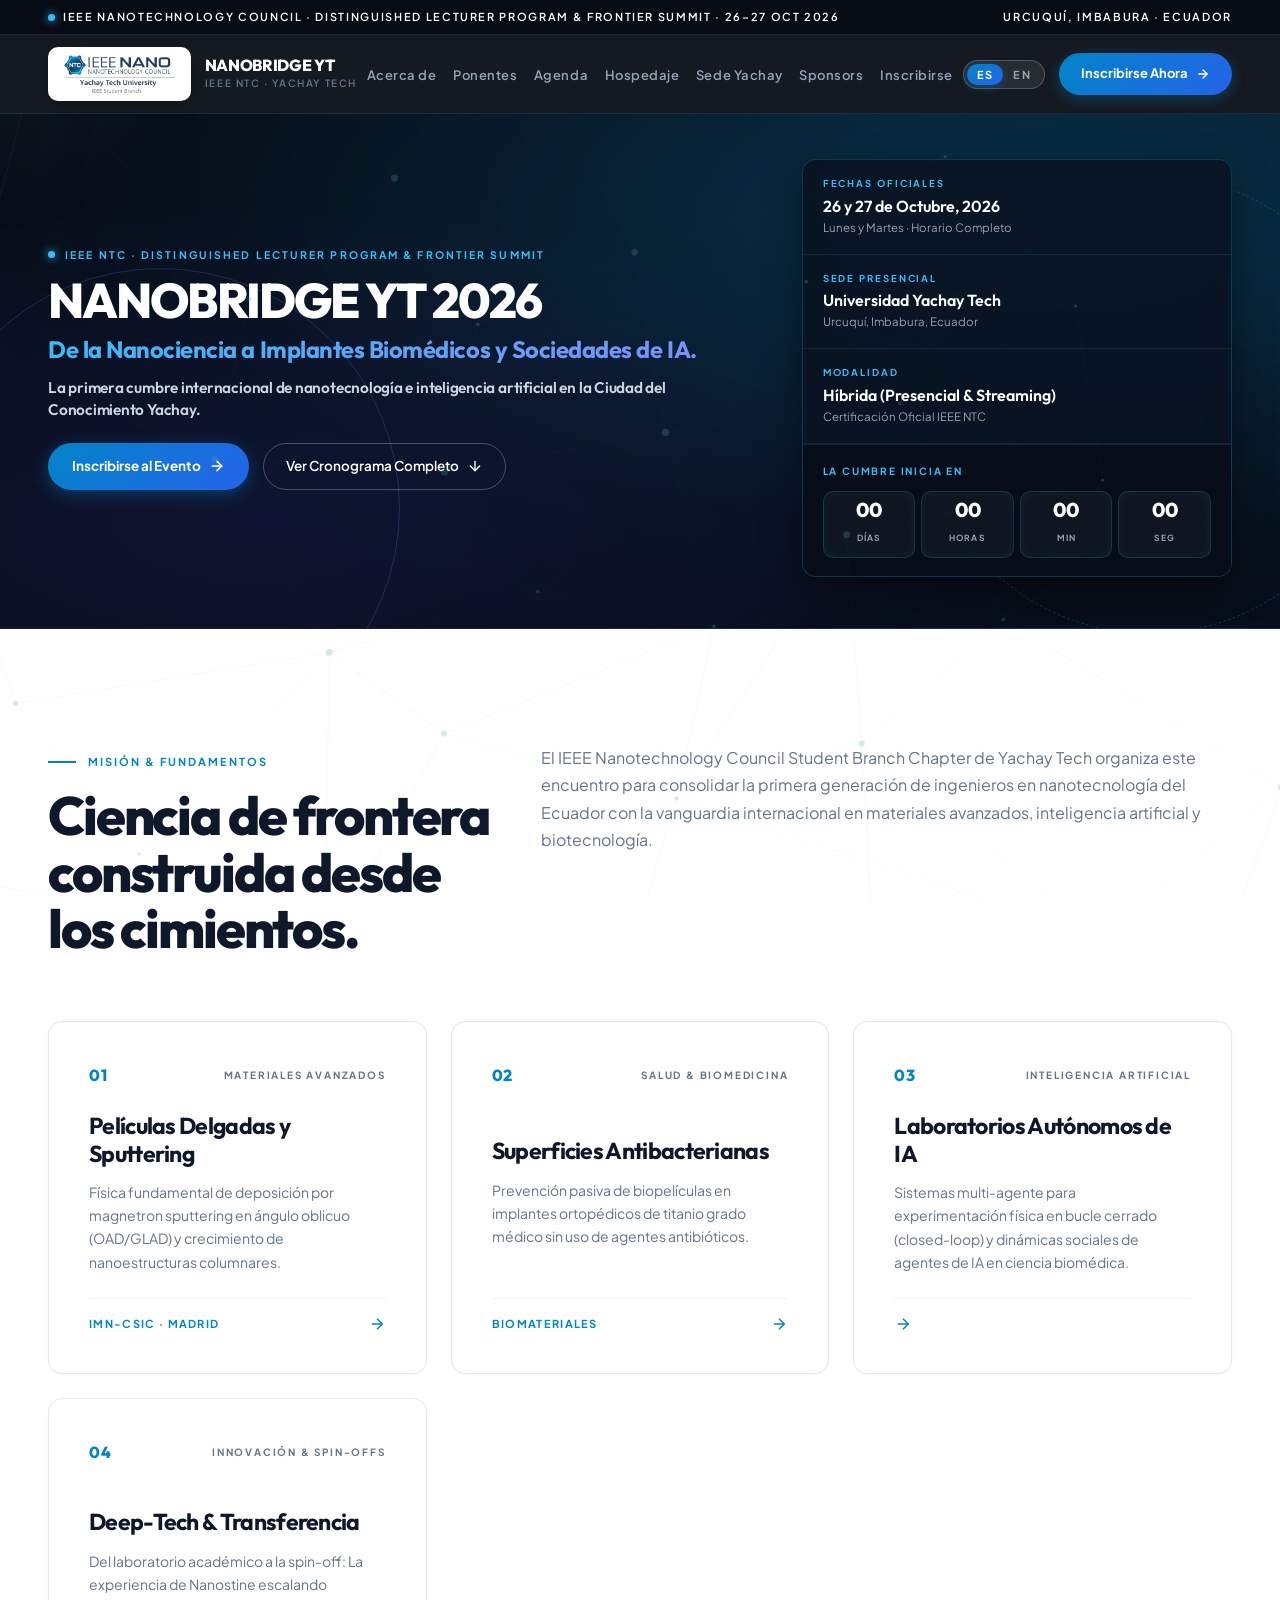
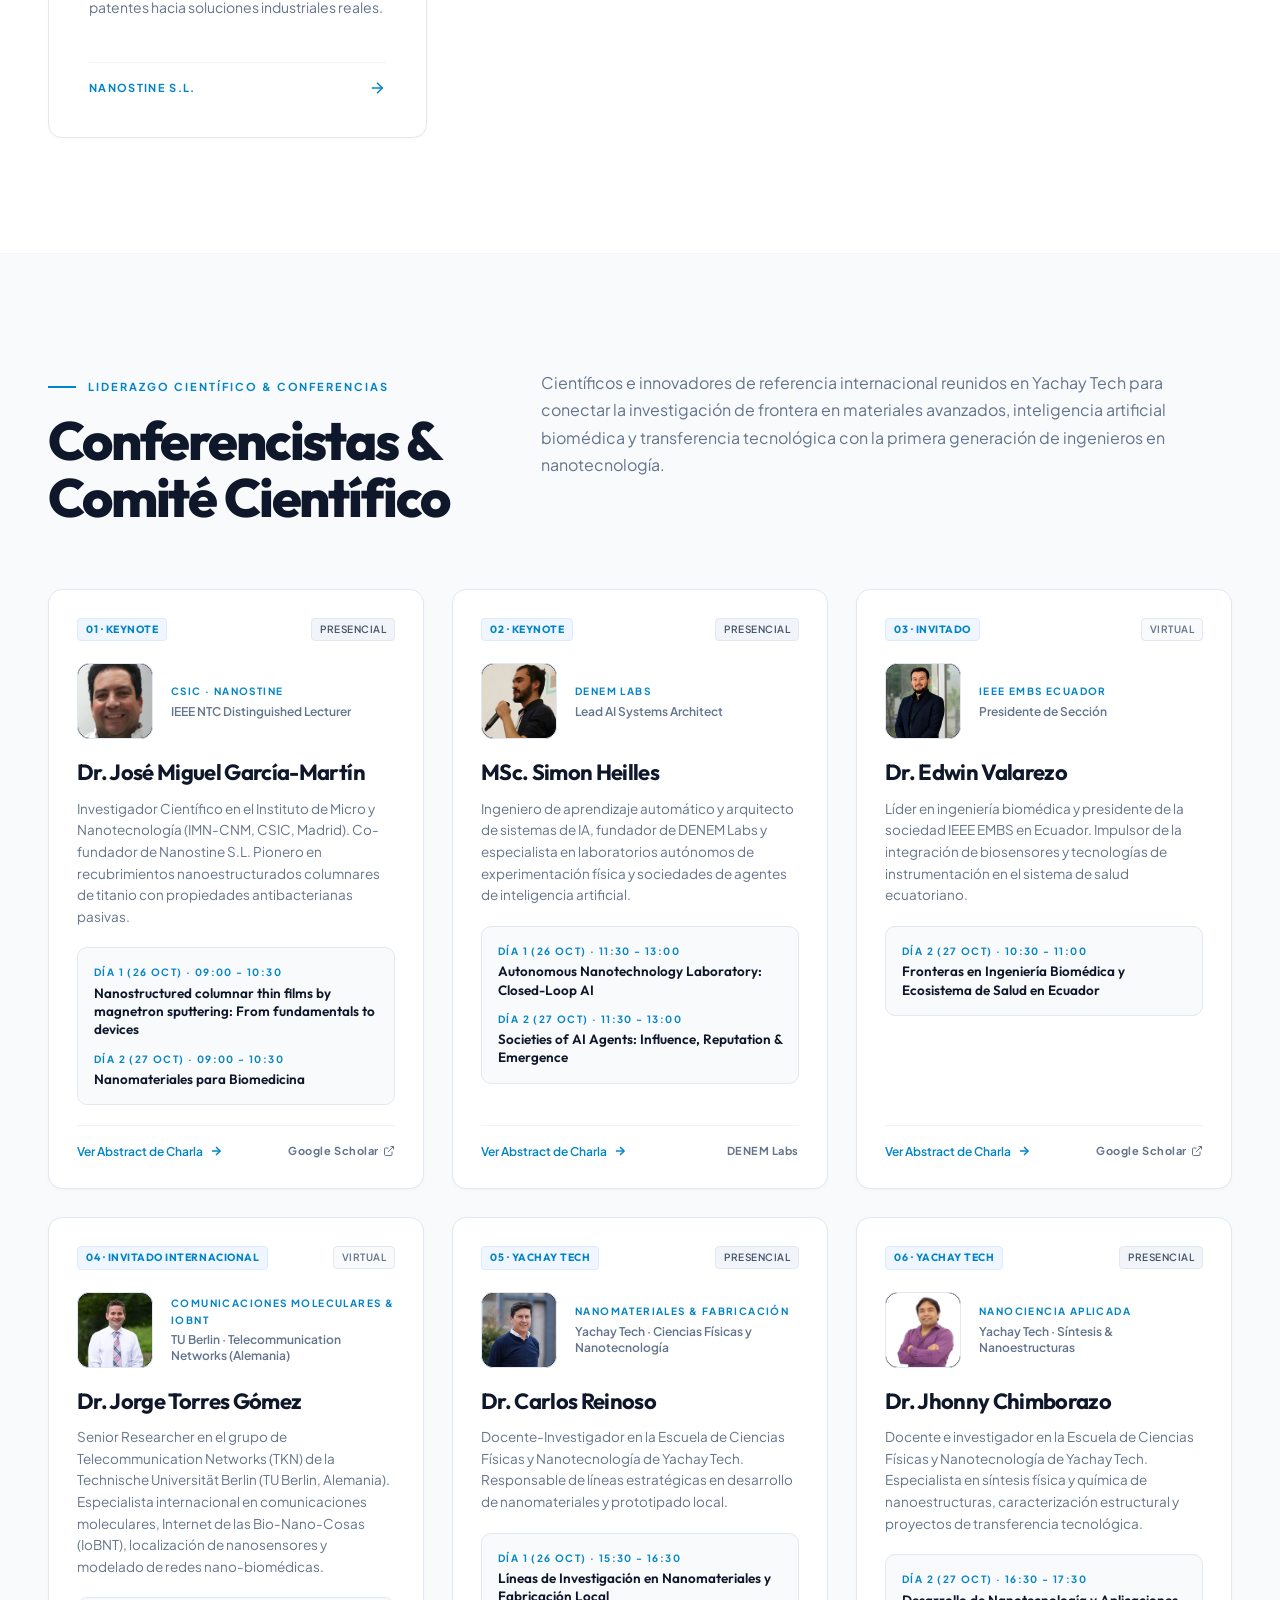
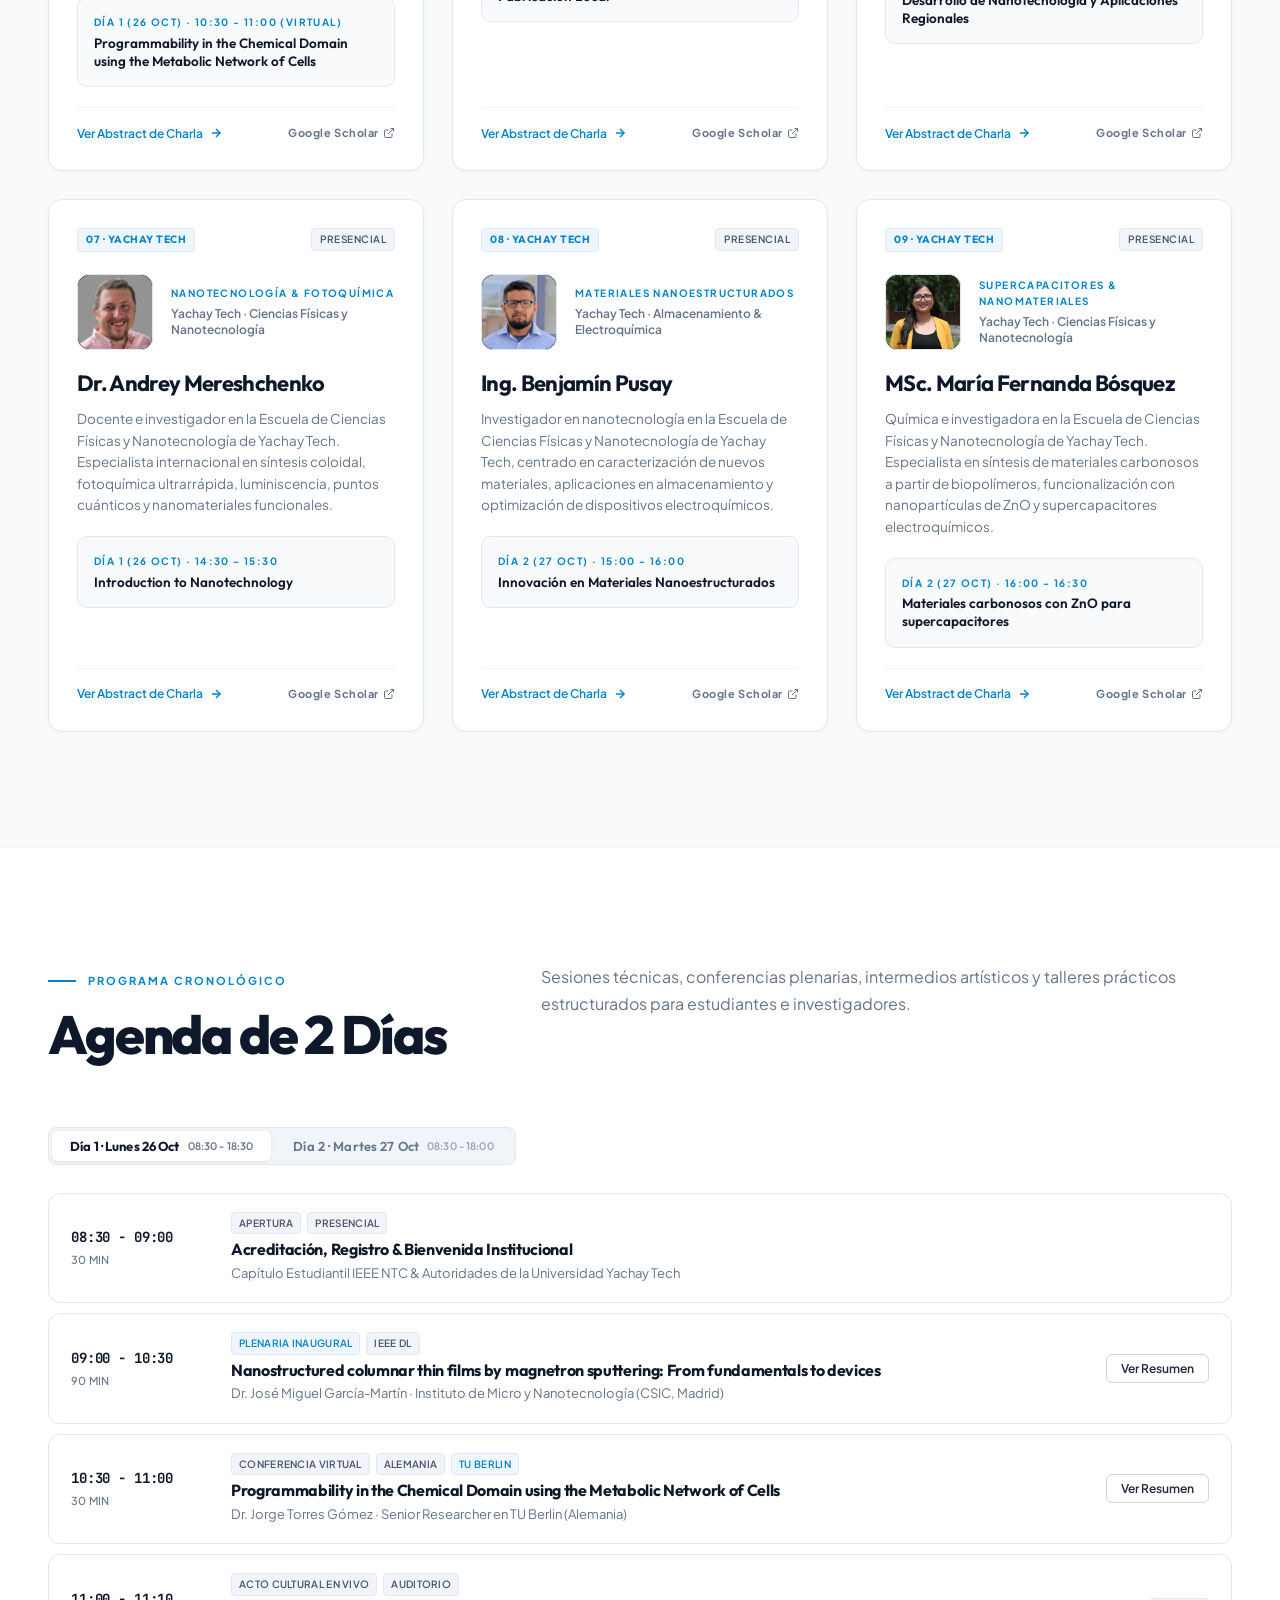
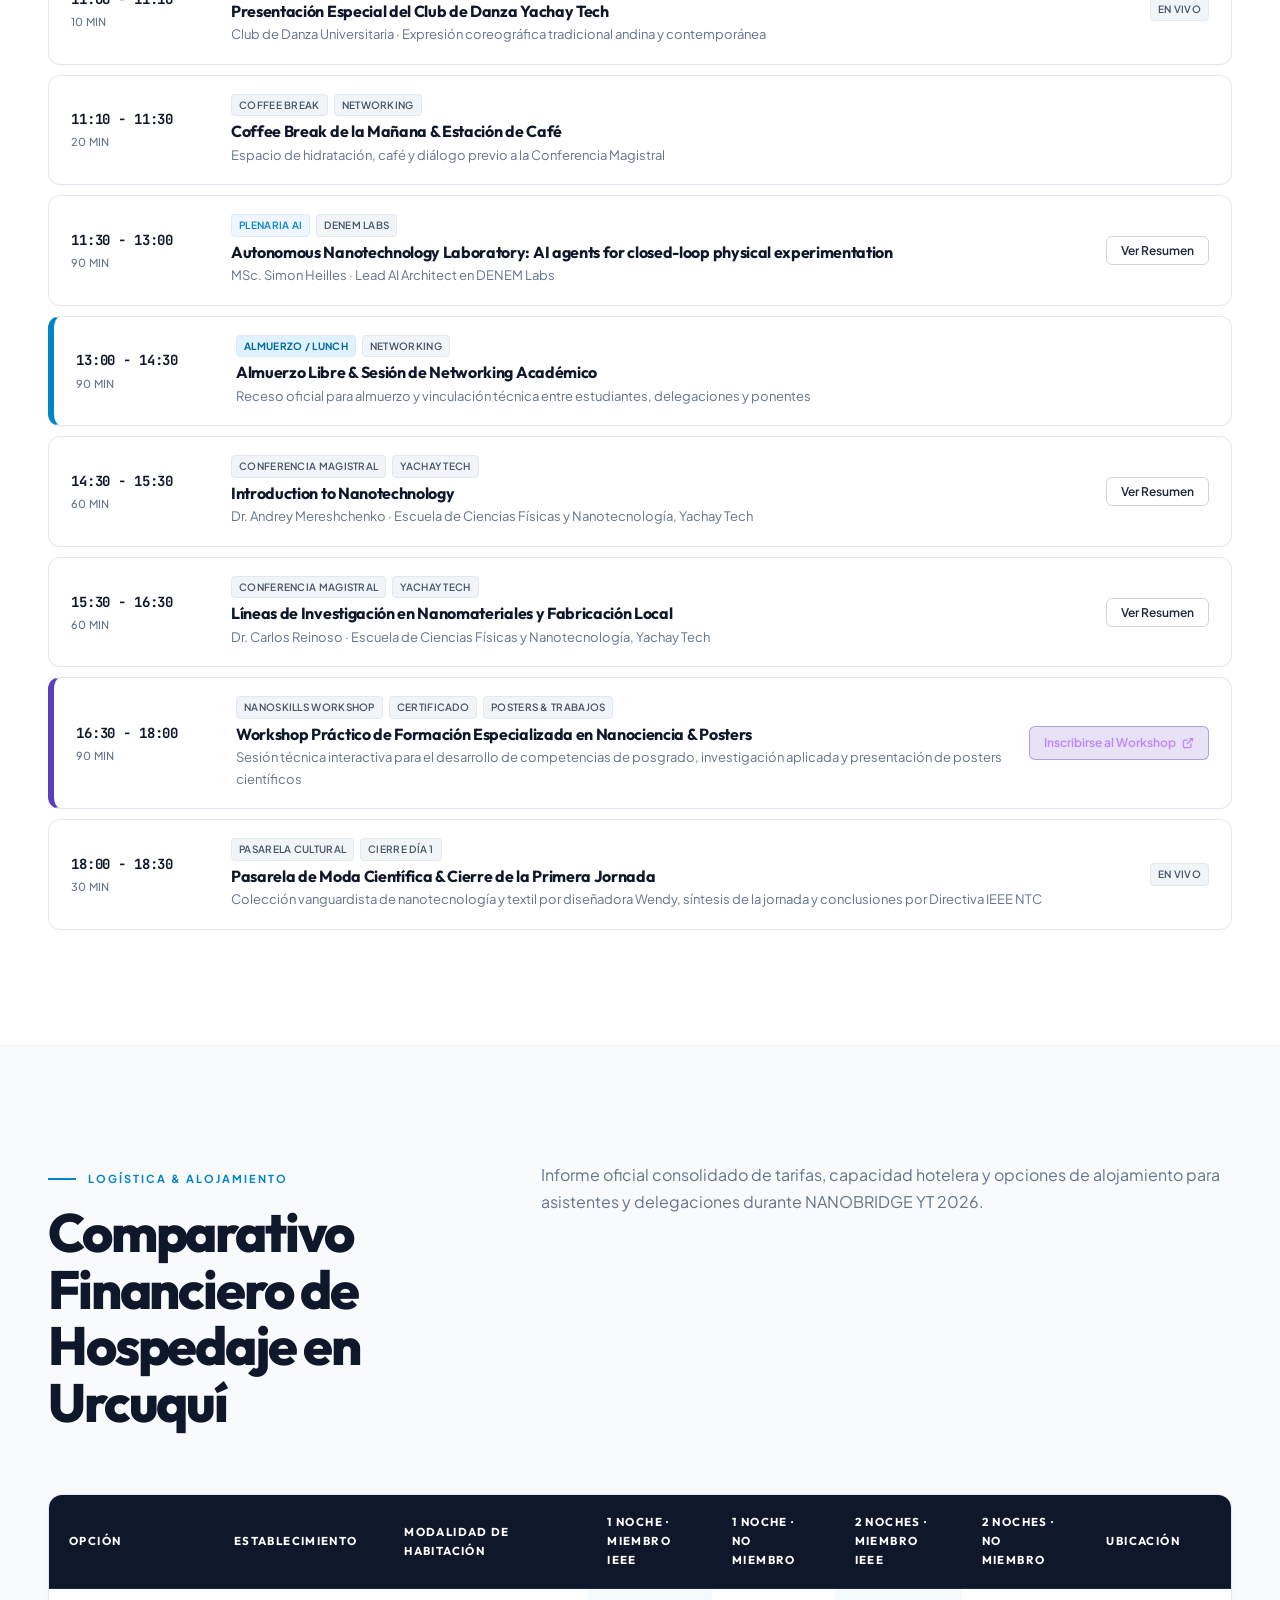
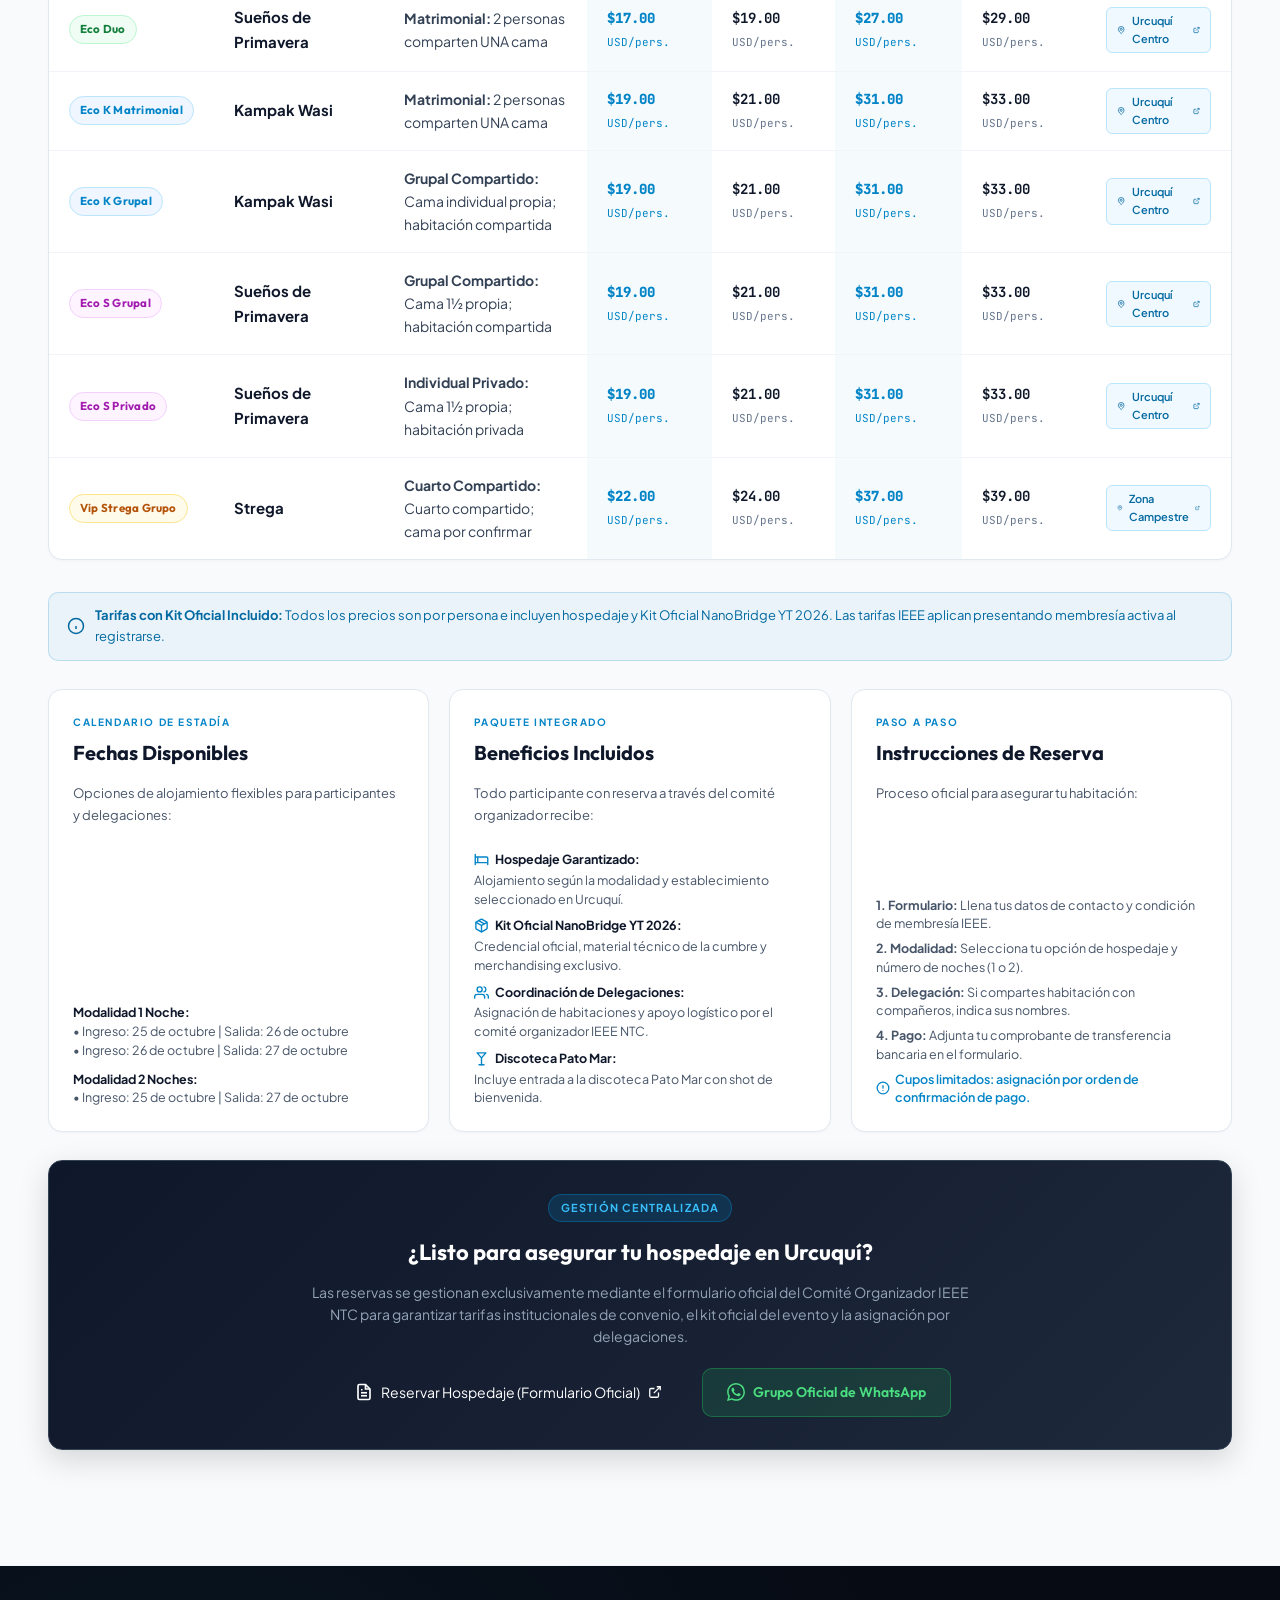
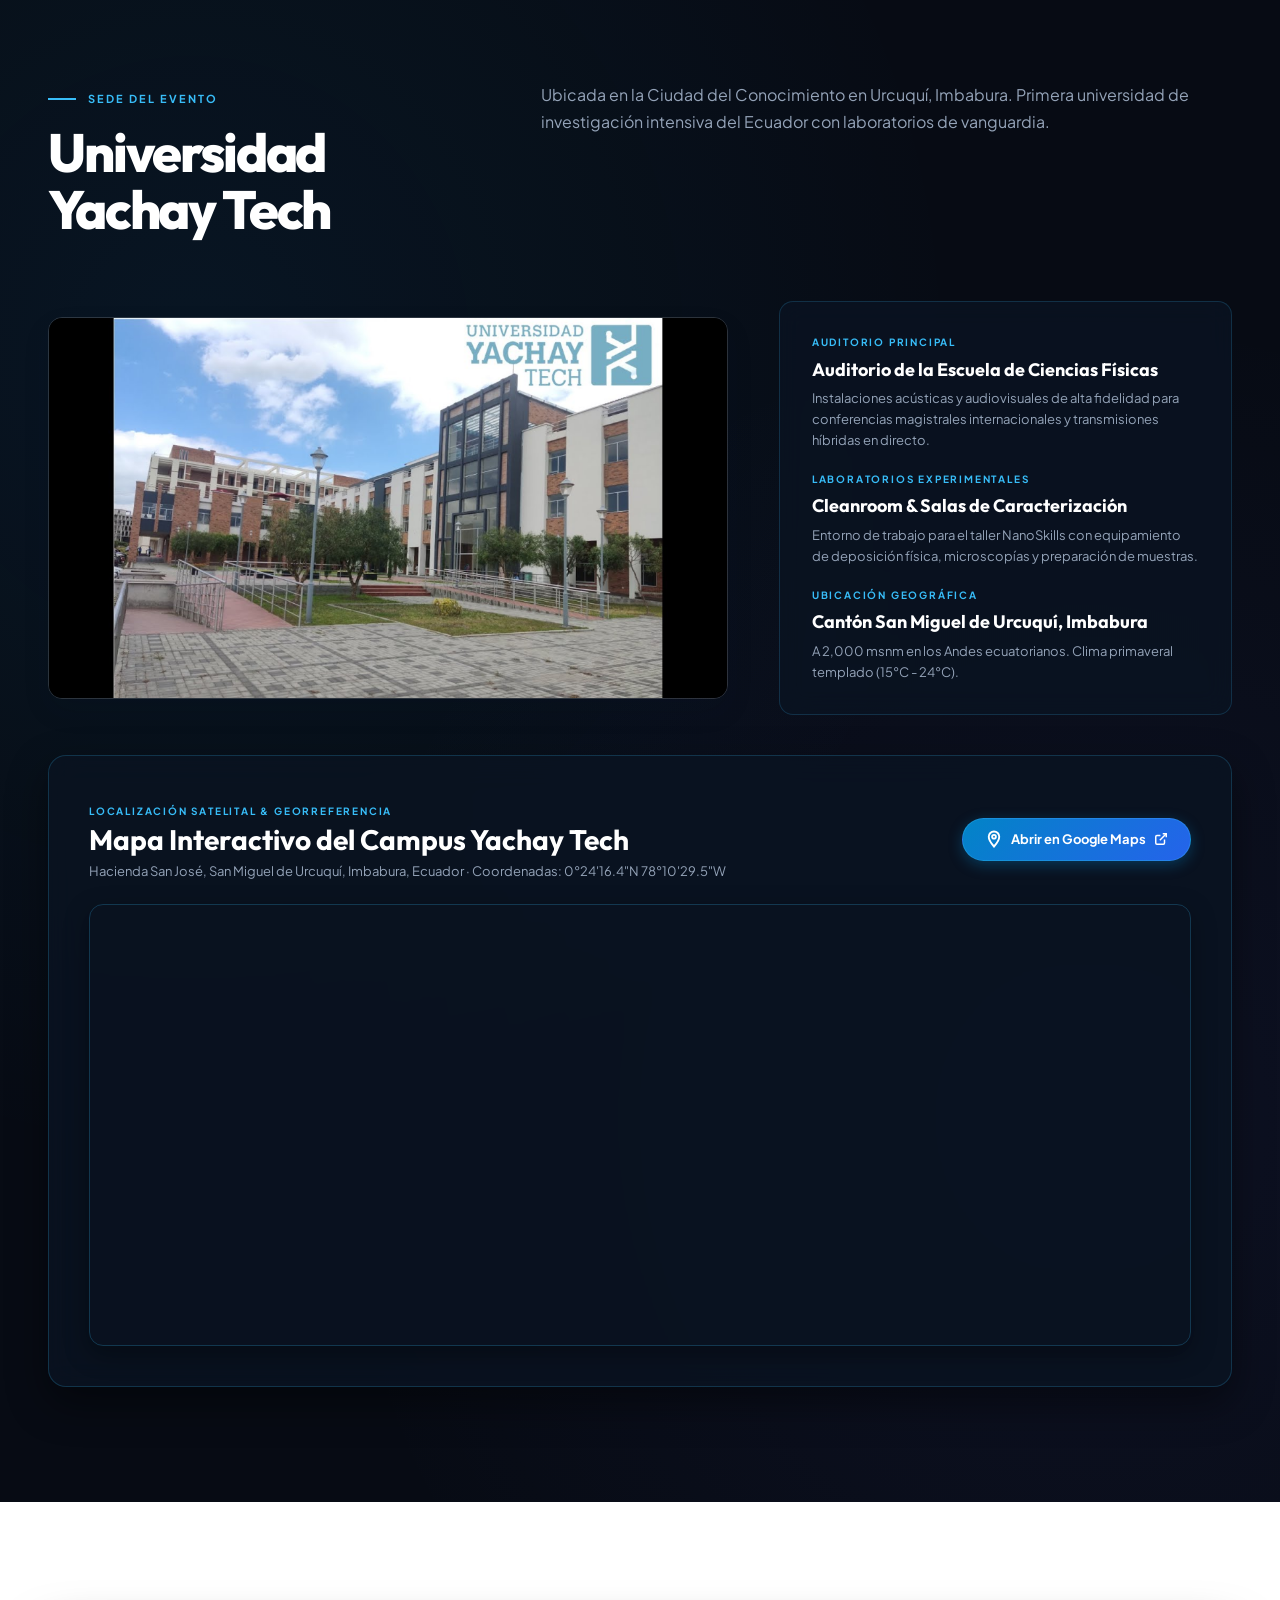
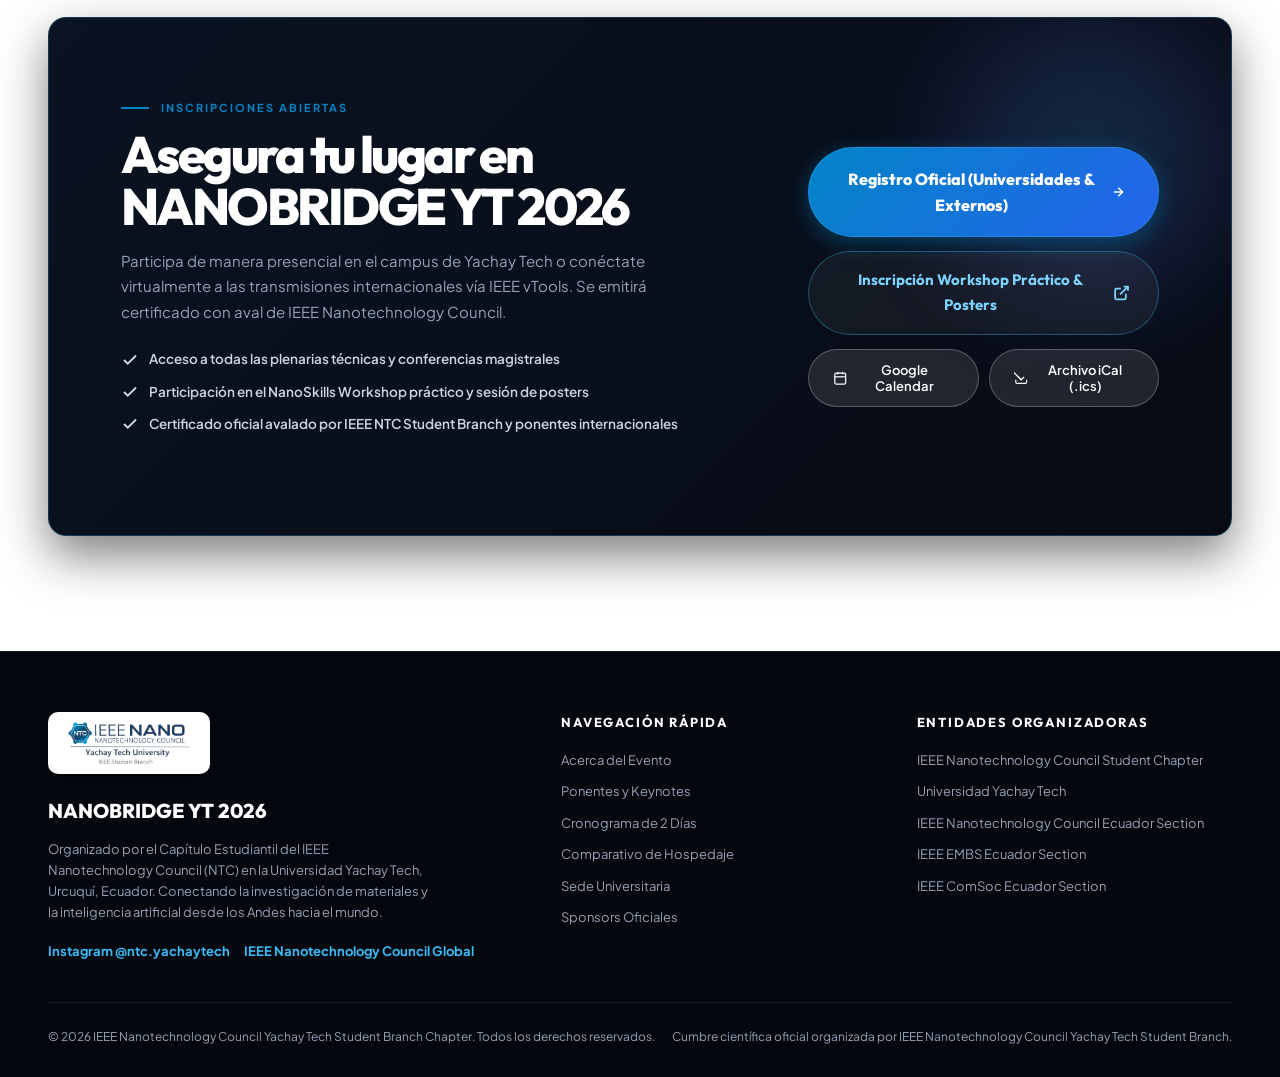
==== commit 0a4c6de4: "Schedule update: Swap Day 2 Premiacion to 14:30-15:00 and Benjamin Pusay to 15:00-16:00" ====
--- a/index.html
+++ b/index.html
@@ -18,7 +18,7 @@
   <link rel="icon" type="image/svg+xml" href="assets/ieee-ntc-official-trimmed.svg">
 
   <!-- Stylesheet -->
-  <link rel="stylesheet" href="styles.css?v=3.4">
+  <link rel="stylesheet" href="styles.css?v=3.5">
 </head>
 <body>
 
@@ -613,7 +613,7 @@
               </p>
               <div class="speaker-talks-container">
                 <div class="speaker-talk-item">
-                  <span class="speaker-talk-day-tag" data-i18n="sp-talk-day-8-1">Día 2 (27 Oct) · 14:30 - 15:30</span>
+                  <span class="speaker-talk-day-tag" data-i18n="sp-talk-day-8-1">Día 2 (27 Oct) · 15:00 - 16:00</span>
                   <p class="speaker-talk-title" data-i18n="sp-talk-title-8-1">Innovación en Materiales Nanoestructurados</p>
                 </div>
               </div>
@@ -1056,10 +1056,26 @@
               </div>
             </div>
 
-            <!-- Day 2: 14:30 - 15:30 Conferencia Magistral: Ing. Benjamín Pusay (60 min) -->
+            <!-- Day 2: 14:30 - 15:00 Ceremonia Especial de Reconocimientos & Premiación (30 min) -->
+            <div class="timeline-entry entry-break" style="border-left: 6px solid #f59e0b;">
+              <div class="timeline-time-col">
+                <span class="timeline-time">14:30 - 15:00</span>
+                <span class="timeline-duration">30 MIN</span>
+              </div>
+              <div class="timeline-info-col">
+                <div class="timeline-badge-row">
+                  <span class="timeline-tag tag-break" style="background:#fef3c7; color:#b45309; font-weight:700;" data-i18n="sched-tag-awards">Homenaje & Premiación</span>
+                  <span class="timeline-tag tag-invited" data-i18n="sched-tag-auditorium">Auditorio</span>
+                </div>
+                <h3 class="timeline-title" data-i18n="sched-d2-i7-title">Ceremonia Especial de Reconocimiento Institucional & Premiación</h3>
+                <p class="timeline-speaker-sub" data-i18n="sched-d2-i7-sub">Reconocimiento a MSc. Simon Heilles, Dr. José Miguel García-Martín, ponentes invitados y premiación oficial a los ganadores del Workshop & Posters del Día 1</p>
+              </div>
+            </div>
+
+            <!-- Day 2: 15:00 - 16:00 Conferencia Magistral: Ing. Benjamín Pusay (60 min) -->
             <div class="timeline-entry">
               <div class="timeline-time-col">
-                <span class="timeline-time">14:30 - 15:30</span>
+                <span class="timeline-time">15:00 - 16:00</span>
                 <span class="timeline-duration">60 MIN</span>
               </div>
               <div class="timeline-info-col">
@@ -1067,30 +1083,14 @@
                   <span class="timeline-tag tag-invited" data-i18n="sched-tag-keynote">Conferencia Magistral</span>
                   <span class="timeline-tag tag-break">Yachay Tech</span>
                 </div>
-                <h3 class="timeline-title" data-i18n="sched-d2-i7-title">Innovación en Materiales Nanoestructurados para Aplicaciones Energéticas</h3>
-                <p class="timeline-speaker-sub" data-i18n="sched-d2-i7-sub">Ing. Benjamín Pusay · Investigador en Materiales Avanzados, Yachay Tech</p>
+                <h3 class="timeline-title" data-i18n="sched-d2-i8-title">Innovación en Materiales Nanoestructurados para Aplicaciones Energéticas</h3>
+                <p class="timeline-speaker-sub" data-i18n="sched-d2-i8-sub">Ing. Benjamín Pusay · Investigador en Materiales Avanzados, Yachay Tech</p>
               </div>
               <div class="timeline-action-col">
                 <button type="button" class="btn-toggle-abstract" data-i18n="timeline-btn-view">Ver Resumen</button>
               </div>
-              <div class="timeline-expandable-abstract" data-i18n="sched-d2-i7-abs">
+              <div class="timeline-expandable-abstract" data-i18n="sched-d2-i8-abs">
                 Nuevas rutas de síntesis de nanomateriales para almacenamiento energético y dispositivos electroquímicos de nueva generación.
-              </div>
-            </div>
-
-            <!-- Day 2: 15:30 - 16:00 Ceremonia Especial de Reconocimientos & Premiación (30 min) -->
-            <div class="timeline-entry entry-break" style="border-left: 6px solid #f59e0b;">
-              <div class="timeline-time-col">
-                <span class="timeline-time">15:30 - 16:00</span>
-                <span class="timeline-duration">30 MIN</span>
-              </div>
-              <div class="timeline-info-col">
-                <div class="timeline-badge-row">
-                  <span class="timeline-tag tag-break" style="background:#fef3c7; color:#b45309; font-weight:700;" data-i18n="sched-tag-awards">Homenaje & Premiación</span>
-                  <span class="timeline-tag tag-invited" data-i18n="sched-tag-auditorium">Auditorio</span>
-                </div>
-                <h3 class="timeline-title" data-i18n="sched-d2-i8-title">Ceremonia Especial de Reconocimiento Institucional & Premiación</h3>
-                <p class="timeline-speaker-sub" data-i18n="sched-d2-i8-sub">Reconocimiento a MSc. Simon Heilles, Dr. José Miguel García-Martín, ponentes invitados y premiación oficial a los ganadores del Workshop & Posters del Día 1</p>
               </div>
             </div>
 
@@ -1634,6 +1634,6 @@
   </div>
 
   <!-- Main JavaScript File -->
-  <script src="main.js?v=3.4"></script>
+  <script src="main.js?v=3.5"></script>
 </body>
 </html>
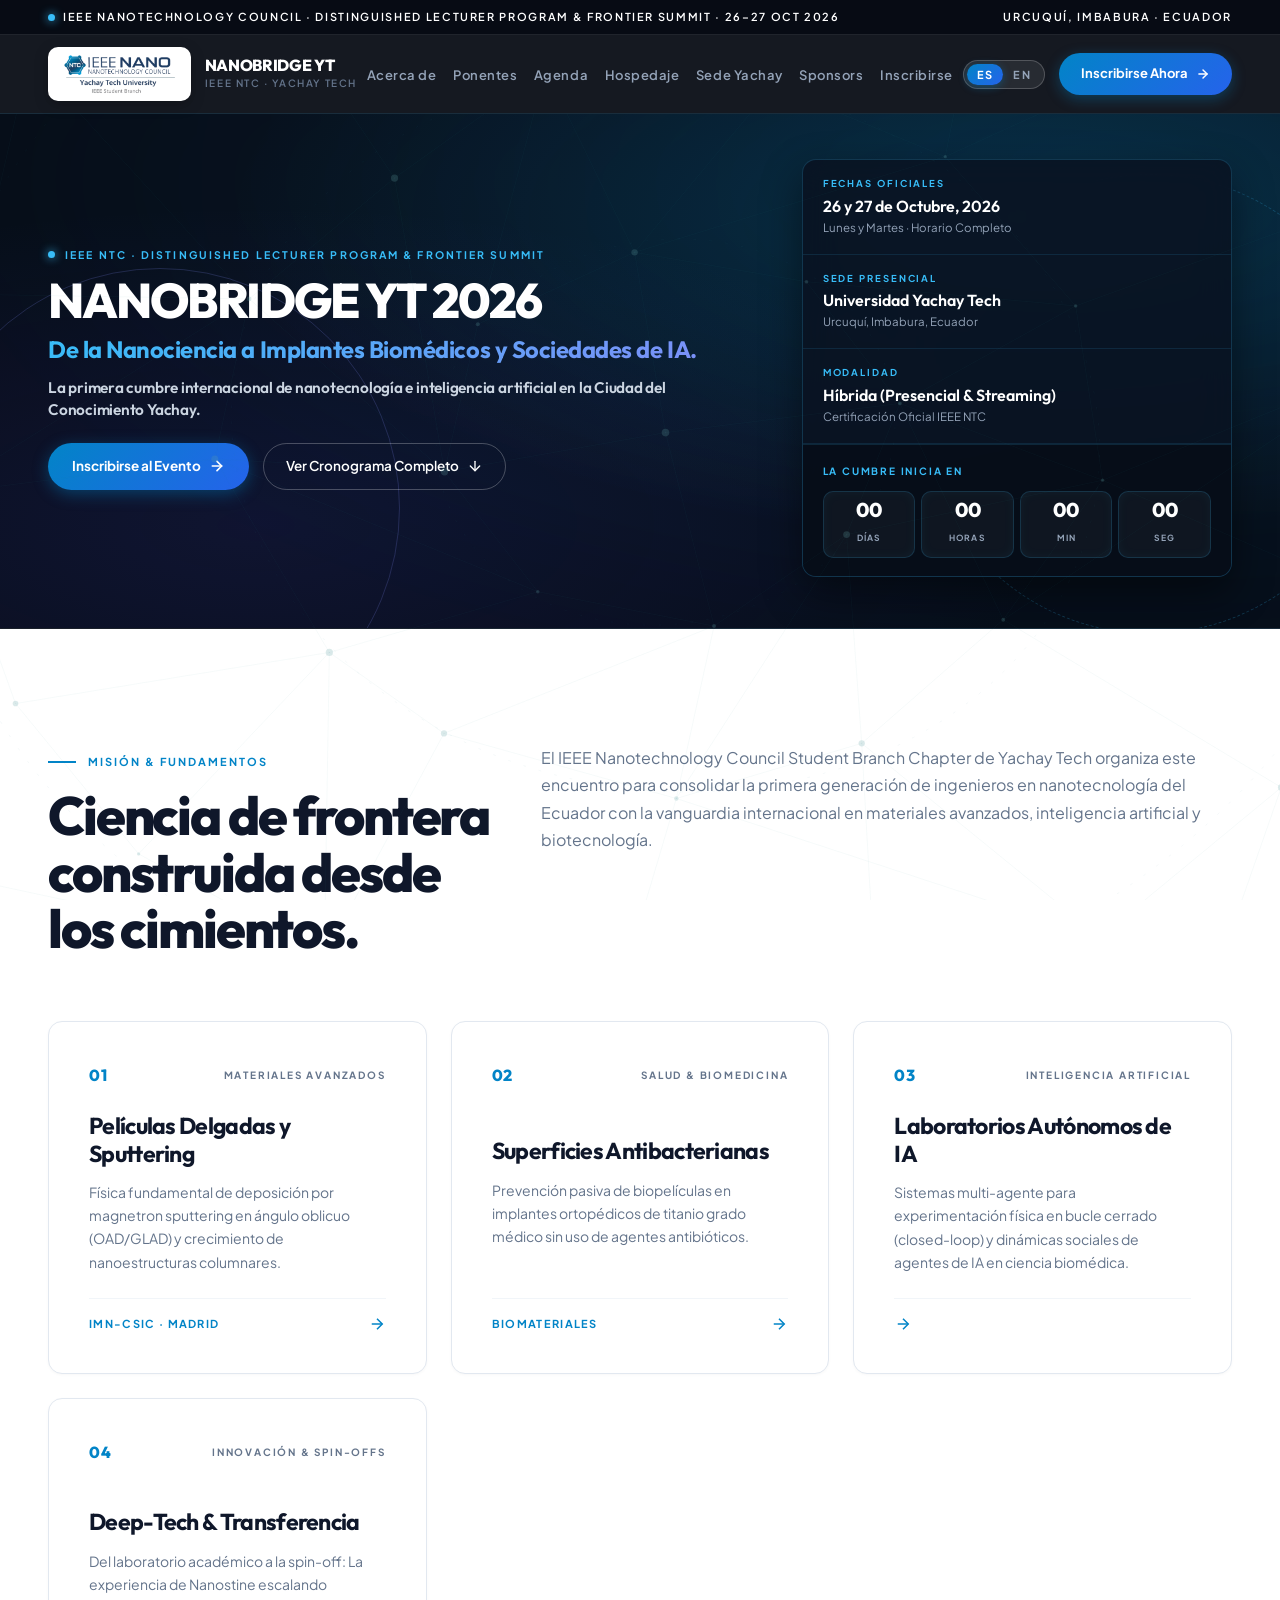
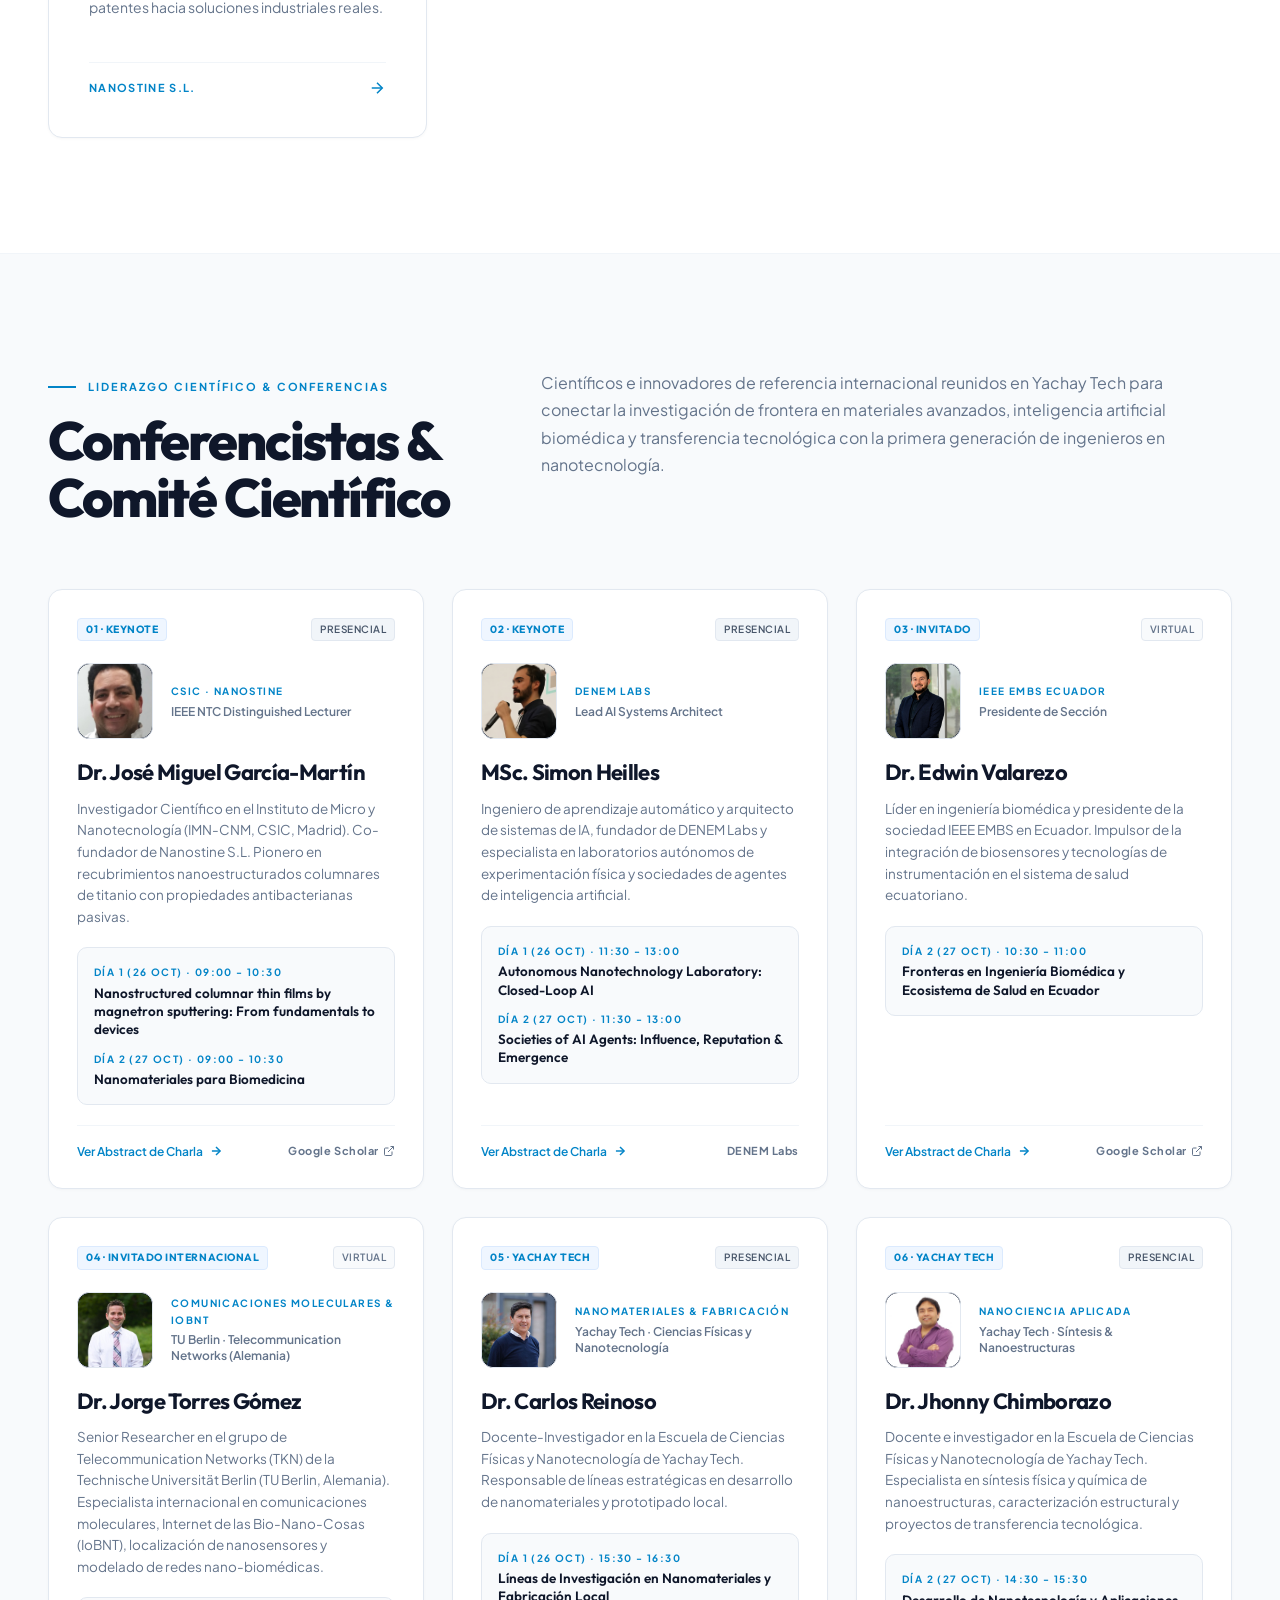
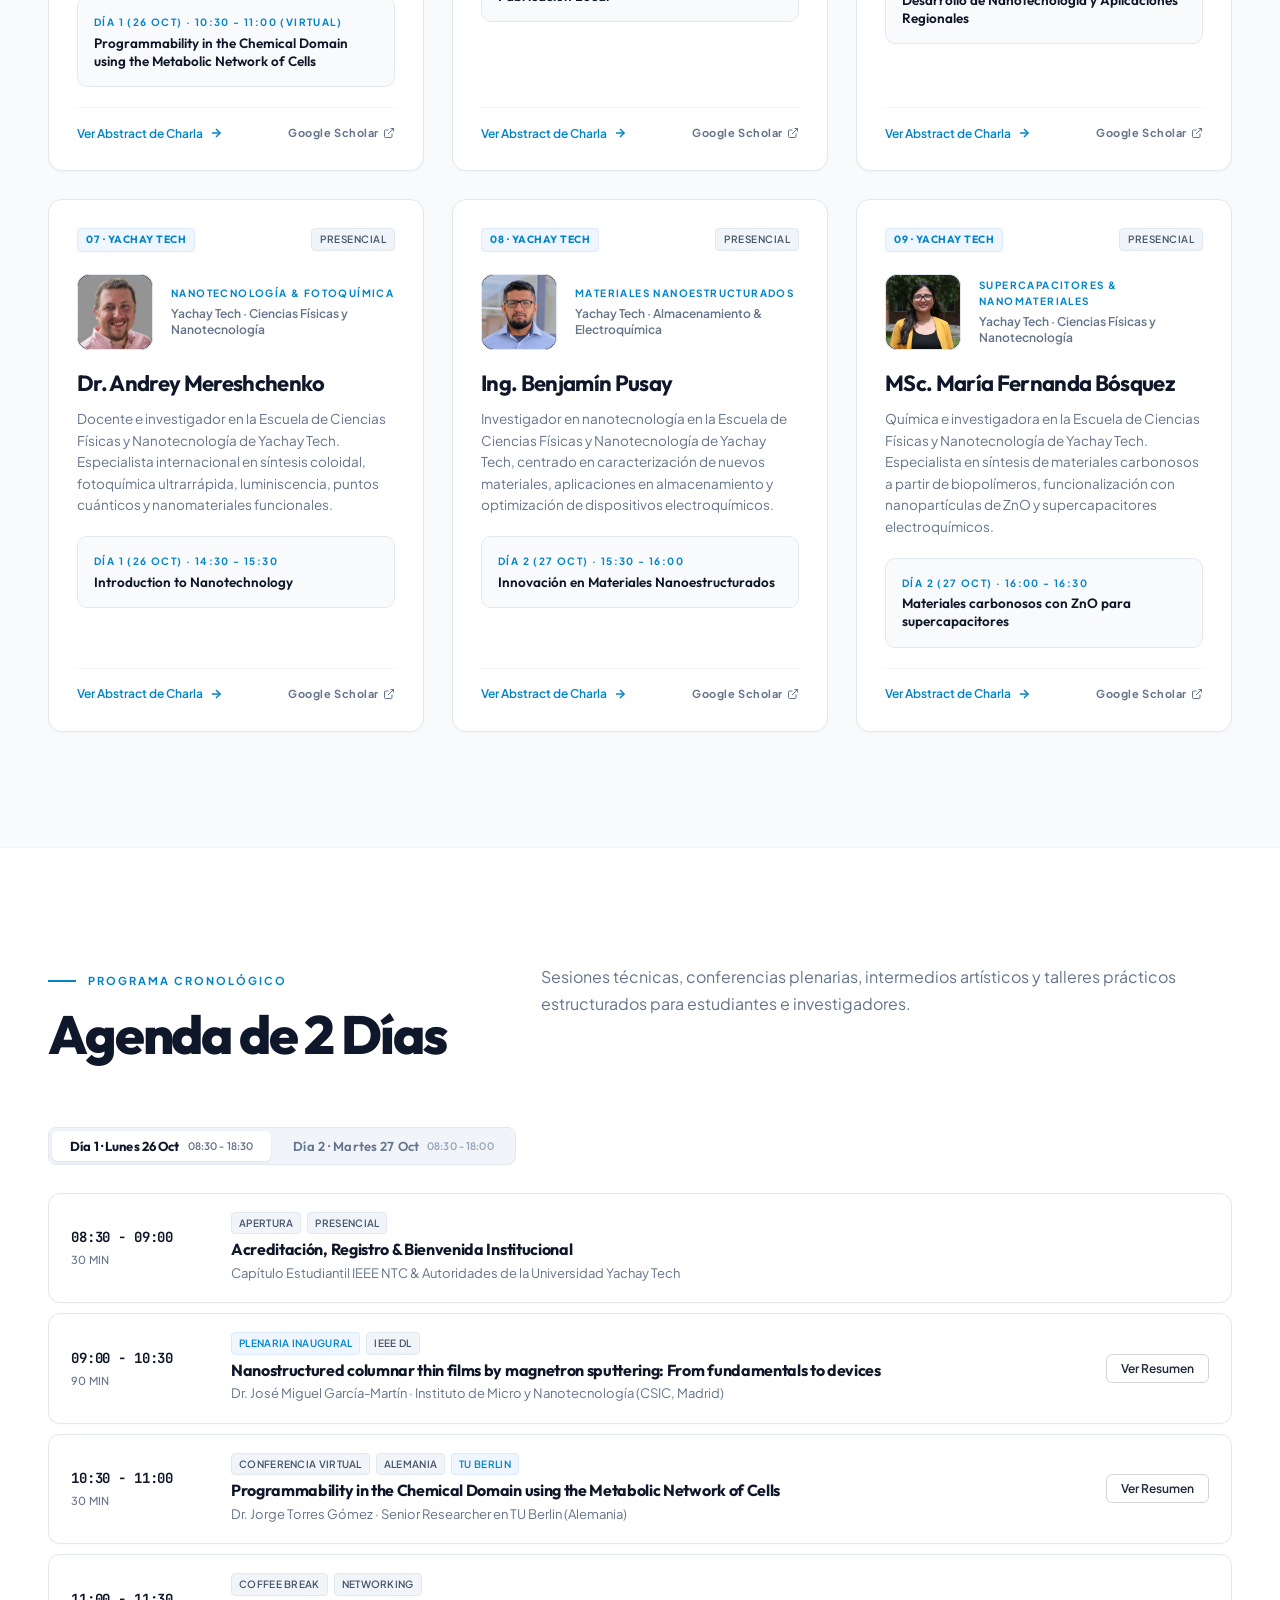
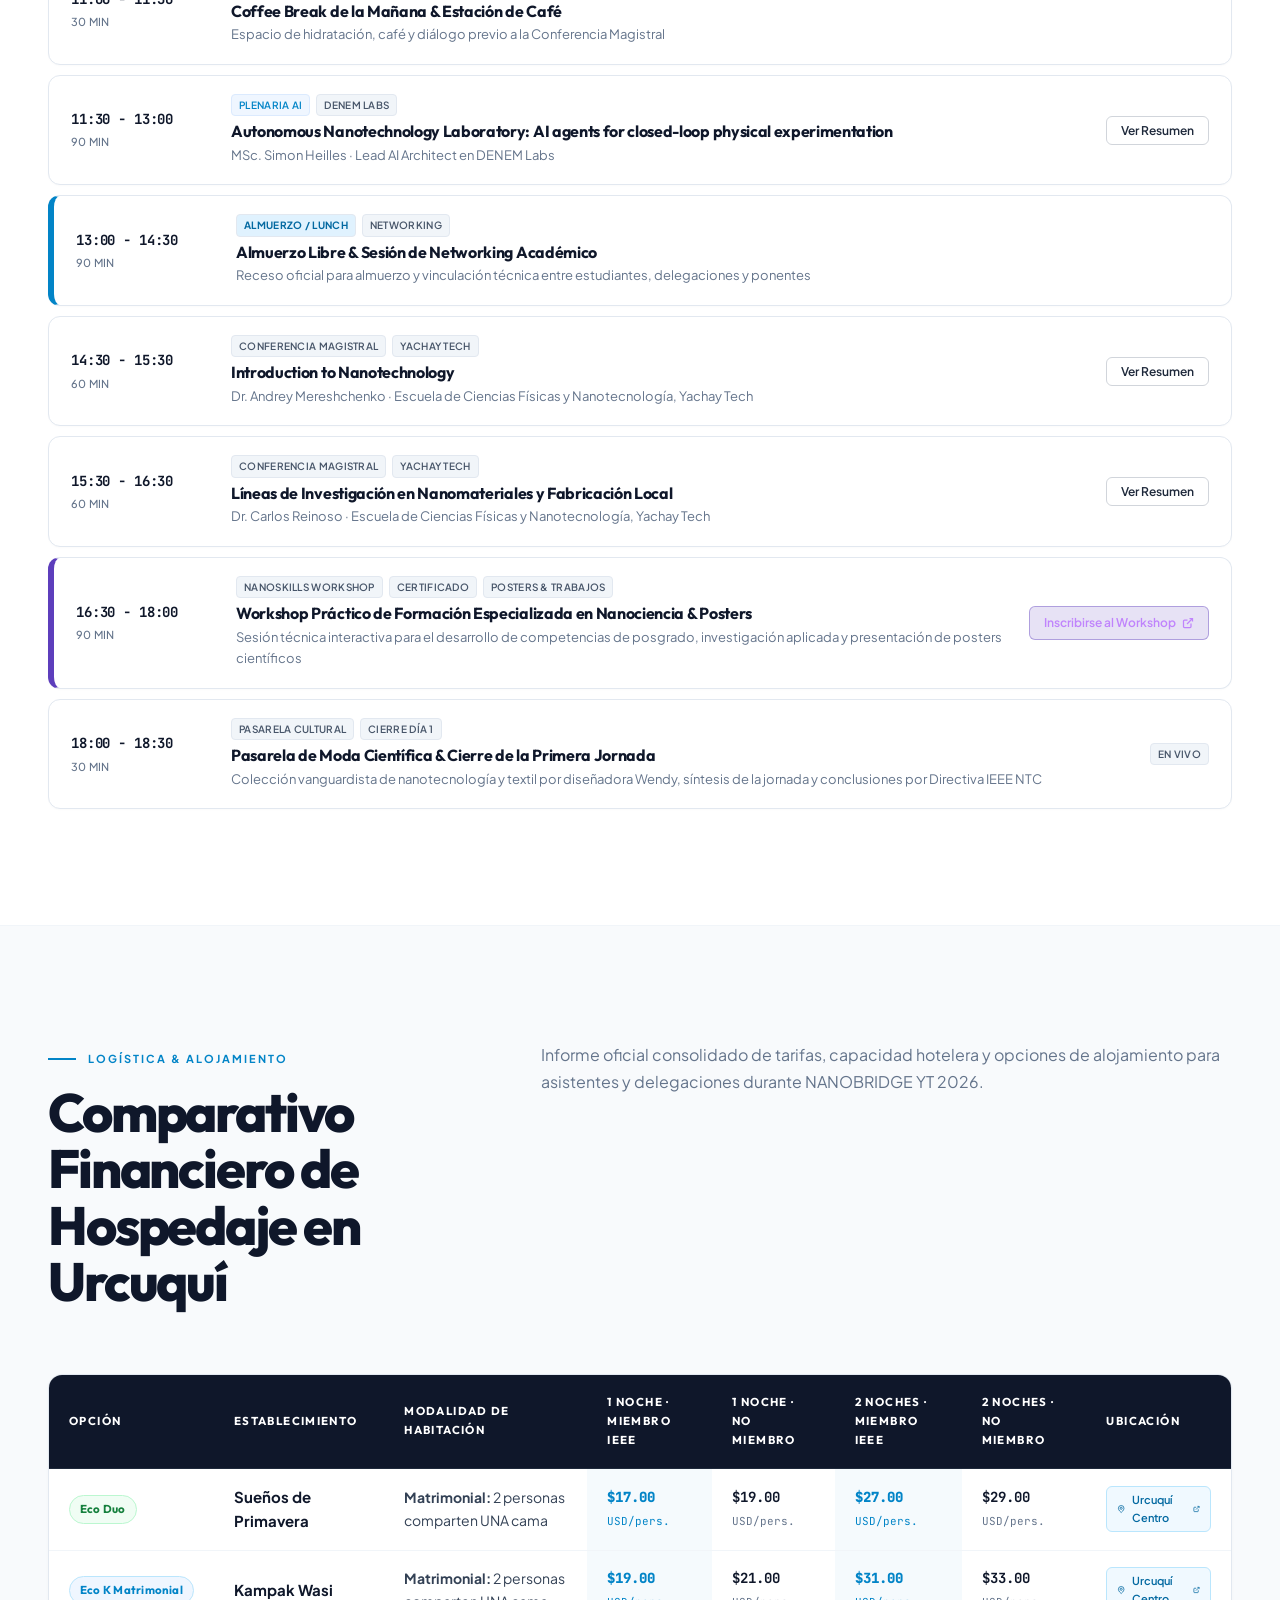
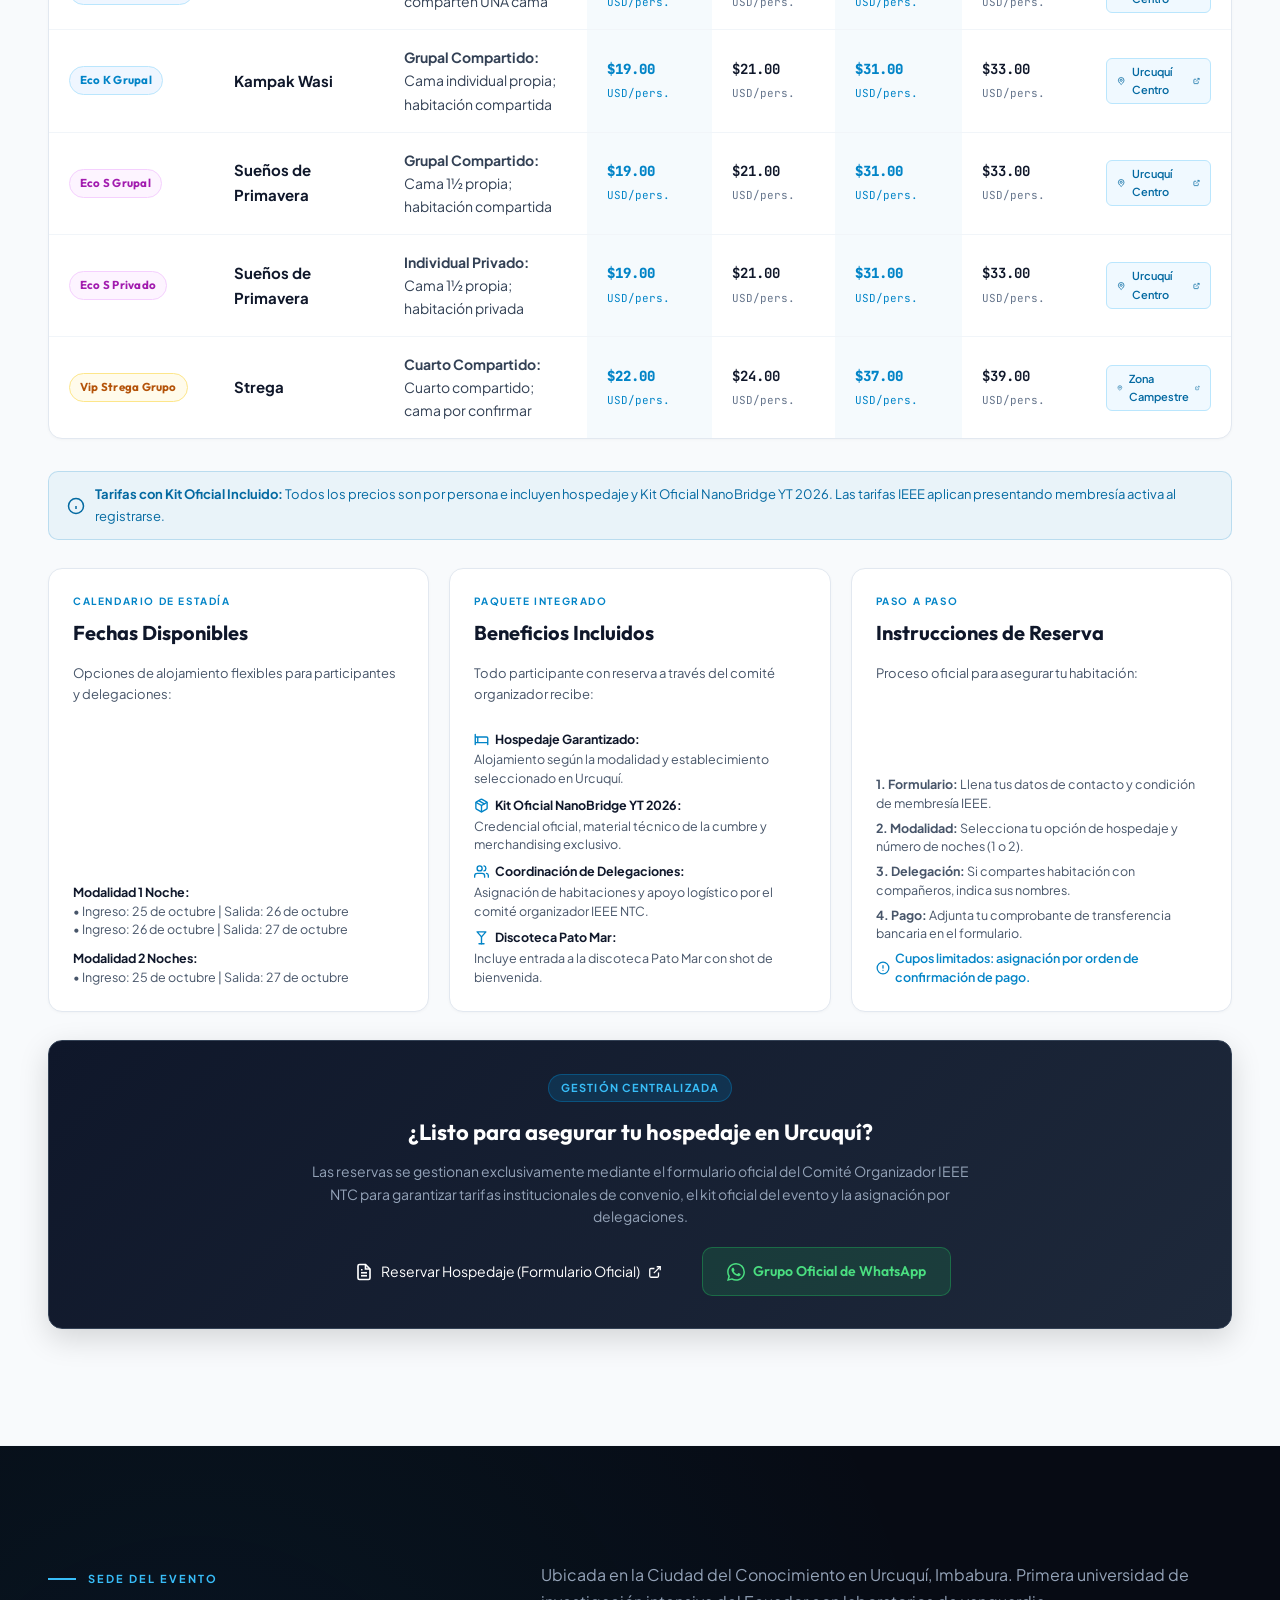
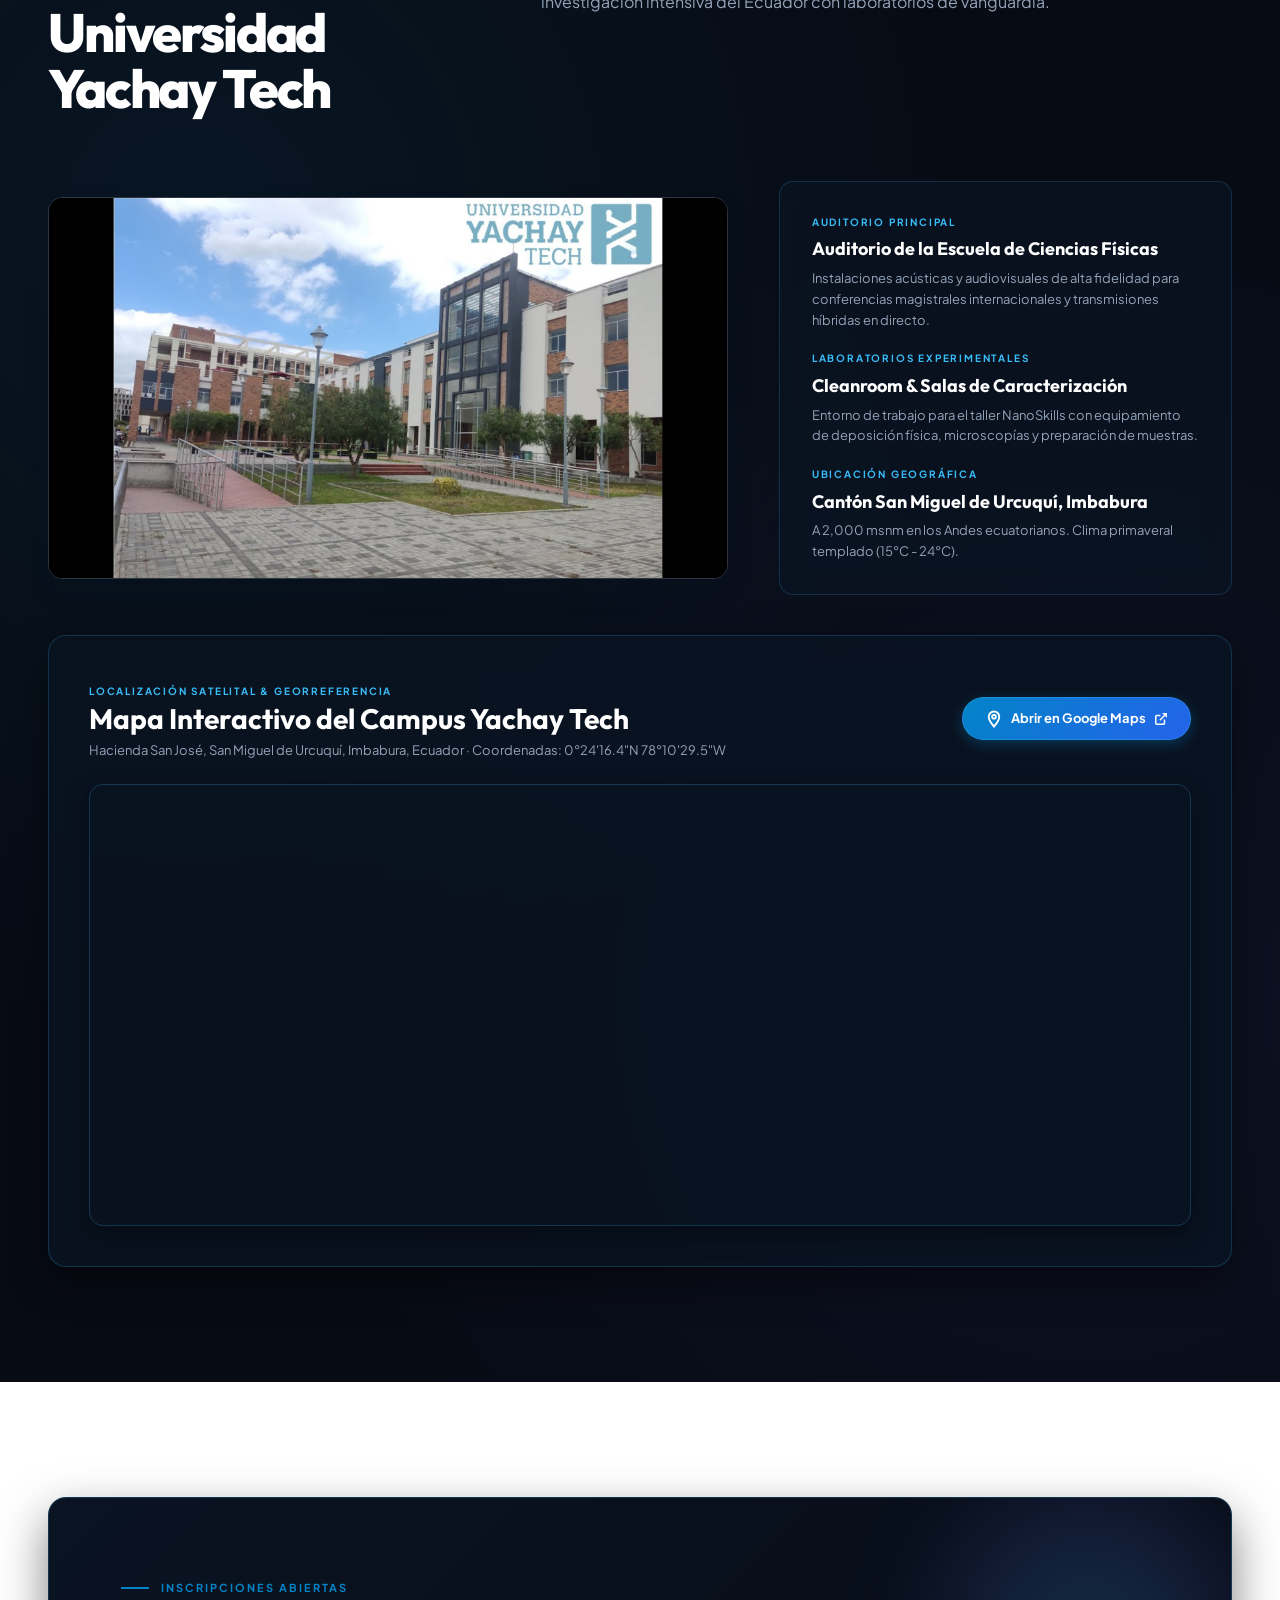
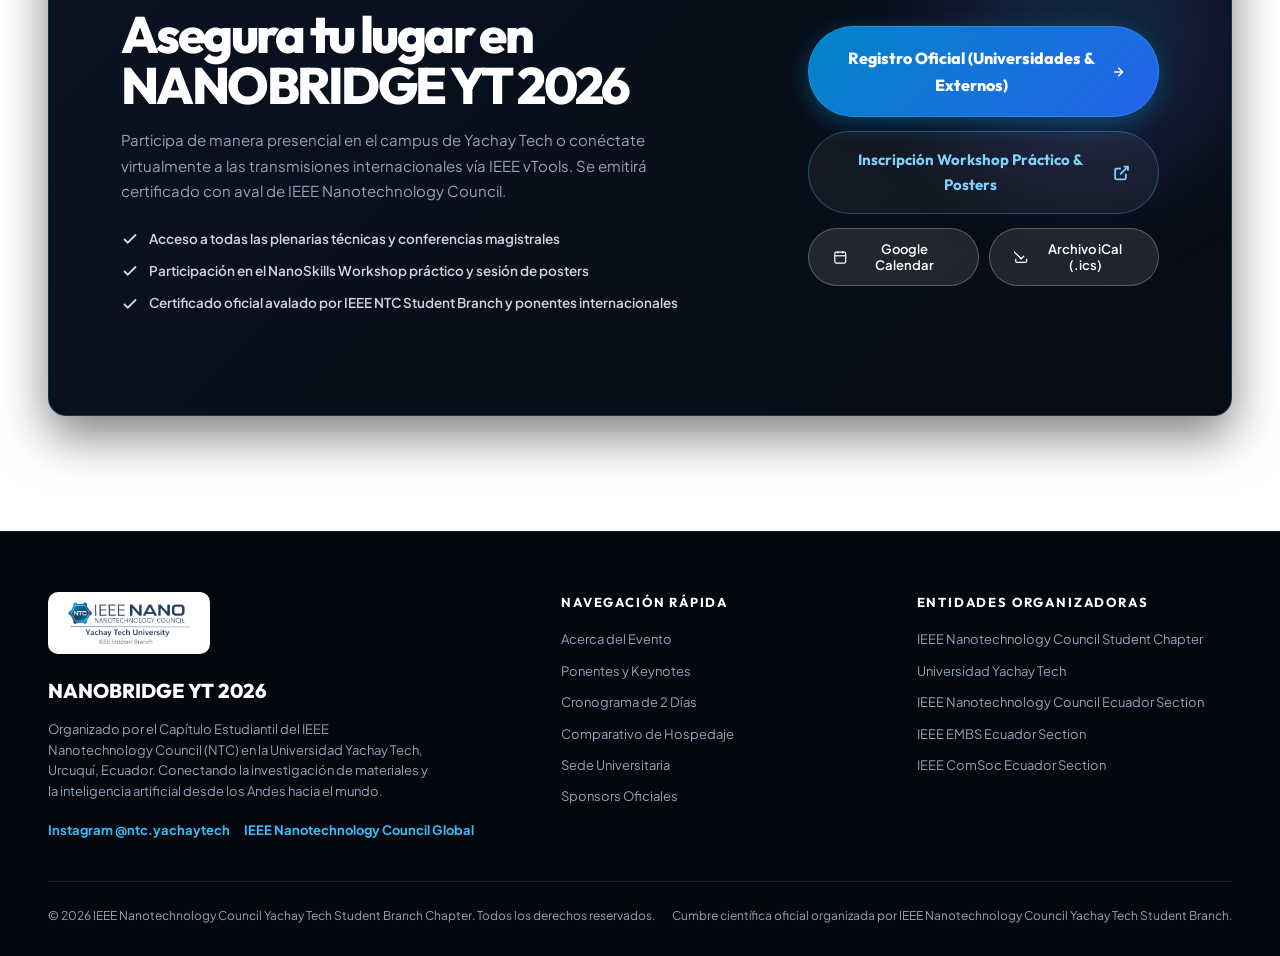
==== commit 149a02b5: "Update schedule: Club de Danza moved to Day 2 11:00-11:10, Jhonny Chimborazo to Day 2 14:30-15:30, B" ====
--- a/index.html
+++ b/index.html
@@ -18,7 +18,7 @@
   <link rel="icon" type="image/svg+xml" href="assets/ieee-ntc-official-trimmed.svg">
 
   <!-- Stylesheet -->
-  <link rel="stylesheet" href="styles.css?v=3.5">
+  <link rel="stylesheet" href="styles.css?v=3.6">
 </head>
 <body>
 
@@ -535,7 +535,7 @@
               </p>
               <div class="speaker-talks-container">
                 <div class="speaker-talk-item">
-                  <span class="speaker-talk-day-tag" data-i18n="sp-talk-day-6-1">Día 2 (27 Oct) · 16:30 - 17:30</span>
+                  <span class="speaker-talk-day-tag" data-i18n="sp-talk-day-6-1">Día 2 (27 Oct) · 14:30 - 15:30</span>
                   <p class="speaker-talk-title" data-i18n="sp-talk-title-6-1">Desarrollo de Nanotecnología y Aplicaciones Regionales</p>
                 </div>
               </div>
@@ -613,7 +613,7 @@
               </p>
               <div class="speaker-talks-container">
                 <div class="speaker-talk-item">
-                  <span class="speaker-talk-day-tag" data-i18n="sp-talk-day-8-1">Día 2 (27 Oct) · 15:00 - 16:00</span>
+                  <span class="speaker-talk-day-tag" data-i18n="sp-talk-day-8-1">Día 2 (27 Oct) · 15:30 - 16:00</span>
                   <p class="speaker-talk-title" data-i18n="sp-talk-title-8-1">Innovación en Materiales Nanoestructurados</p>
                 </div>
               </div>
@@ -774,37 +774,19 @@
               </div>
             </div>
 
-            <!-- Day 1: 11:00 - 11:10 Danza & 11:10 - 11:30 Coffee Break -->
-            <div class="timeline-entry entry-cultural">
-              <div class="timeline-time-col">
-                <span class="timeline-time">11:00 - 11:10</span>
-                <span class="timeline-duration">10 MIN</span>
-              </div>
-              <div class="timeline-info-col">
-                <div class="timeline-badge-row">
-                  <span class="timeline-tag tag-cultural" data-i18n="sched-tag-cultural">Acto Cultural en Vivo</span>
-                  <span class="timeline-tag tag-break" data-i18n="sched-tag-auditorium">Auditorio</span>
-                </div>
-                <h3 class="timeline-title" data-i18n="sched-d1-i4-title">Presentación Especial del Club de Danza Yachay Tech</h3>
-                <p class="timeline-speaker-sub" data-i18n="sched-d1-i4-sub">Club de Danza Universitaria · Expresión coreográfica tradicional andina y contemporánea</p>
-              </div>
-              <div class="timeline-action-col">
-                <span class="timeline-tag tag-live" data-i18n="sched-tag-live">En Vivo</span>
-              </div>
-            </div>
-
+            <!-- Day 1: 11:00 - 11:30 Coffee Break (30 min) -->
             <div class="timeline-entry entry-break">
               <div class="timeline-time-col">
-                <span class="timeline-time">11:10 - 11:30</span>
-                <span class="timeline-duration">20 MIN</span>
+                <span class="timeline-time">11:00 - 11:30</span>
+                <span class="timeline-duration">30 MIN</span>
               </div>
               <div class="timeline-info-col">
                 <div class="timeline-badge-row">
                   <span class="timeline-tag tag-break" data-i18n="sched-tag-coffeebreak">Coffee Break</span>
                   <span class="timeline-tag tag-invited" data-i18n="sched-tag-networking">Networking</span>
                 </div>
-                <h3 class="timeline-title" data-i18n="sched-d1-i5-title">Coffee Break de la Mañana & Estación de Café</h3>
-                <p class="timeline-speaker-sub" data-i18n="sched-d1-i5-sub">Espacio de hidratación, café y diálogo previo a la Conferencia Magistral</p>
+                <h3 class="timeline-title" data-i18n="sched-d1-i4-title">Coffee Break de la Mañana & Estación de Café</h3>
+                <p class="timeline-speaker-sub" data-i18n="sched-d1-i4-sub">Espacio de hidratación, café y diálogo previo a la Conferencia Magistral</p>
               </div>
             </div>
 
@@ -819,13 +801,13 @@
                   <span class="timeline-tag tag-plenary" data-i18n="sched-tag-plenary-ai">Plenaria AI</span>
                   <span class="timeline-tag tag-break">DENEM Labs</span>
                 </div>
-                <h3 class="timeline-title" data-i18n="sched-d1-i6-title">Autonomous Nanotechnology Laboratory: AI agents for closed-loop physical experimentation</h3>
-                <p class="timeline-speaker-sub" data-i18n="sched-d1-i6-sub">MSc. Simon Heilles · Lead AI Architect en DENEM Labs</p>
+                <h3 class="timeline-title" data-i18n="sched-d1-i5-title">Autonomous Nanotechnology Laboratory: AI agents for closed-loop physical experimentation</h3>
+                <p class="timeline-speaker-sub" data-i18n="sched-d1-i5-sub">MSc. Simon Heilles · Lead AI Architect en DENEM Labs</p>
               </div>
               <div class="timeline-action-col">
                 <button type="button" class="btn-toggle-abstract" data-i18n="timeline-btn-view">Ver Resumen</button>
               </div>
-              <div class="timeline-expandable-abstract" data-i18n="sched-d1-i6-abs">
+              <div class="timeline-expandable-abstract" data-i18n="sched-d1-i5-abs">
                 Arquitectura técnica para laboratorios científicos autónomos. Cómo los agentes de IA formulan hipótesis, controlan robots de síntesis química y aprenden dinámicamente de resultados experimentales en tiempo real.
               </div>
             </div>
@@ -841,8 +823,8 @@
                   <span class="timeline-tag tag-break" style="background:#e0f2fe; color:#0369a1; font-weight:700;" data-i18n="sched-tag-lunch">Almuerzo / Lunch</span>
                   <span class="timeline-tag tag-invited" data-i18n="sched-tag-networking">Networking</span>
                 </div>
-                <h3 class="timeline-title" data-i18n="sched-d1-i7-title">Almuerzo Libre & Sesión de Networking Académico</h3>
-                <p class="timeline-speaker-sub" data-i18n="sched-d1-i7-sub">Receso oficial para almuerzo y vinculación técnica entre estudiantes, delegaciones y ponentes</p>
+                <h3 class="timeline-title" data-i18n="sched-d1-i6-title">Almuerzo Libre & Sesión de Networking Académico</h3>
+                <p class="timeline-speaker-sub" data-i18n="sched-d1-i6-sub">Receso oficial para almuerzo y vinculación técnica entre estudiantes, delegaciones y ponentes</p>
               </div>
             </div>
 
@@ -857,13 +839,13 @@
                   <span class="timeline-tag tag-invited" data-i18n="sched-tag-keynote">Conferencia Magistral</span>
                   <span class="timeline-tag tag-break">Yachay Tech</span>
                 </div>
-                <h3 class="timeline-title" data-i18n="sched-d1-i8-title">Introduction to Nanotechnology</h3>
-                <p class="timeline-speaker-sub" data-i18n="sched-d1-i8-sub">Dr. Andrey Mereshchenko · Escuela de Ciencias Físicas y Nanotecnología, Yachay Tech</p>
+                <h3 class="timeline-title" data-i18n="sched-d1-i7-title">Introduction to Nanotechnology</h3>
+                <p class="timeline-speaker-sub" data-i18n="sched-d1-i7-sub">Dr. Andrey Mereshchenko · Escuela de Ciencias Físicas y Nanotecnología, Yachay Tech</p>
               </div>
               <div class="timeline-action-col">
                 <button type="button" class="btn-toggle-abstract" data-i18n="timeline-btn-view">Ver Resumen</button>
               </div>
-              <div class="timeline-expandable-abstract" data-i18n="sched-d1-i8-abs">
+              <div class="timeline-expandable-abstract" data-i18n="sched-d1-i7-abs">
                 Principios fundamentales de la ciencia a escala nanométrica, efectos cuánticos confinados y panorama general del impacto tecnológico de los nanomateriales en la física y química contemporáneas.
               </div>
             </div>
@@ -879,13 +861,13 @@
                   <span class="timeline-tag tag-invited" data-i18n="sched-tag-keynote">Conferencia Magistral</span>
                   <span class="timeline-tag tag-break">Yachay Tech</span>
                 </div>
-                <h3 class="timeline-title" data-i18n="sched-d1-i9-title">Líneas de Investigación en Nanomateriales y Fabricación Local</h3>
-                <p class="timeline-speaker-sub" data-i18n="sched-d1-i9-sub">Dr. Carlos Reinoso · Escuela de Ciencias Físicas y Nanotecnología, Yachay Tech</p>
+                <h3 class="timeline-title" data-i18n="sched-d1-i8-title">Líneas de Investigación en Nanomateriales y Fabricación Local</h3>
+                <p class="timeline-speaker-sub" data-i18n="sched-d1-i8-sub">Dr. Carlos Reinoso · Escuela de Ciencias Físicas y Nanotecnología, Yachay Tech</p>
               </div>
               <div class="timeline-action-col">
                 <button type="button" class="btn-toggle-abstract" data-i18n="timeline-btn-view">Ver Resumen</button>
               </div>
-              <div class="timeline-expandable-abstract" data-i18n="sched-d1-i9-abs">
+              <div class="timeline-expandable-abstract" data-i18n="sched-d1-i8-abs">
                 Presentación de los proyectos pioneros en formulación y síntesis de nanomateriales en los laboratorios de Yachay Tech, explorando su aplicabilidad industrial y ambiental en el Ecuador.
               </div>
             </div>
@@ -902,8 +884,8 @@
                   <span class="timeline-tag tag-break" data-i18n="sched-tag-certified">Certificado</span>
                   <span class="timeline-tag tag-invited" data-i18n="sched-tag-posters">Posters & Trabajos</span>
                 </div>
-                <h3 class="timeline-title" data-i18n="sched-d1-i10-title">Workshop Práctico de Formación Especializada en Nanociencia & Posters</h3>
-                <p class="timeline-speaker-sub" data-i18n="sched-d1-i10-sub">Sesión técnica interactiva para el desarrollo de competencias de posgrado, investigación aplicada y presentación de posters científicos</p>
+                <h3 class="timeline-title" data-i18n="sched-d1-i9-title">Workshop Práctico de Formación Especializada en Nanociencia & Posters</h3>
+                <p class="timeline-speaker-sub" data-i18n="sched-d1-i9-sub">Sesión técnica interactiva para el desarrollo de competencias de posgrado, investigación aplicada y presentación de posters científicos</p>
               </div>
               <div class="timeline-action-col">
                 <a href="https://docs.google.com/forms/d/e/1FAIpQLSe6qb4oiVScwYBP0aAMjuh9wHtp5bkNGKf5uOCg6XLlROkVQA/viewform?usp=header" target="_blank" rel="noopener" class="btn-toggle-abstract" style="text-decoration: none; display: inline-flex; align-items: center; gap: 6px; background: rgba(93, 62, 188, 0.15); border-color: rgba(93, 62, 188, 0.4); color: #c084fc;">
@@ -924,8 +906,8 @@
                   <span class="timeline-tag tag-cultural" data-i18n="sched-tag-runway">Pasarela Cultural</span>
                   <span class="timeline-tag tag-break" data-i18n="sched-tag-wrapup1">Cierre Día 1</span>
                 </div>
-                <h3 class="timeline-title" data-i18n="sched-d1-i11-title">Pasarela de Moda Científica & Cierre de la Primera Jornada</h3>
-                <p class="timeline-speaker-sub" data-i18n="sched-d1-i11-sub">Colección vanguardista de nanotecnología y textil por diseñadora Wendy, síntesis de la jornada y conclusiones por Directiva IEEE NTC</p>
+                <h3 class="timeline-title" data-i18n="sched-d1-i10-title">Pasarela de Moda Científica & Cierre de la Primera Jornada</h3>
+                <p class="timeline-speaker-sub" data-i18n="sched-d1-i10-sub">Colección vanguardista de nanotecnología y textil por diseñadora Wendy, síntesis de la jornada y conclusiones por Directiva IEEE NTC</p>
               </div>
               <div class="timeline-action-col">
                 <span class="timeline-tag tag-live" data-i18n="sched-tag-live">En Vivo</span>
@@ -999,19 +981,38 @@
               </div>
             </div>
 
-            <!-- Day 2: 11:00 - 11:30 Coffee Break & Presentación de Piano en Vivo (30 min) -->
+            <!-- Day 2: 11:00 - 11:10 Danza (10 min) -->
             <div class="timeline-entry entry-cultural">
               <div class="timeline-time-col">
-                <span class="timeline-time">11:00 - 11:30</span>
-                <span class="timeline-duration">30 MIN</span>
+                <span class="timeline-time">11:00 - 11:10</span>
+                <span class="timeline-duration">10 MIN</span>
+              </div>
+              <div class="timeline-info-col">
+                <div class="timeline-badge-row">
+                  <span class="timeline-tag tag-cultural" data-i18n="sched-tag-cultural">Acto Cultural en Vivo</span>
+                  <span class="timeline-tag tag-break" data-i18n="sched-tag-auditorium">Auditorio</span>
+                </div>
+                <h3 class="timeline-title" data-i18n="sched-d2-i4-title">Presentación Especial del Club de Danza Yachay Tech</h3>
+                <p class="timeline-speaker-sub" data-i18n="sched-d2-i4-sub">Club de Danza Universitaria · Expresión coreográfica tradicional andina y contemporánea</p>
+              </div>
+              <div class="timeline-action-col">
+                <span class="timeline-tag tag-live" data-i18n="sched-tag-live">En Vivo</span>
+              </div>
+            </div>
+
+            <!-- Day 2: 11:10 - 11:30 Coffee Break & Piano en Vivo (20 min) -->
+            <div class="timeline-entry entry-cultural">
+              <div class="timeline-time-col">
+                <span class="timeline-time">11:10 - 11:30</span>
+                <span class="timeline-duration">20 MIN</span>
               </div>
               <div class="timeline-info-col">
                 <div class="timeline-badge-row">
                   <span class="timeline-tag tag-cultural" data-i18n="sched-tag-musical">Interludio Musical</span>
                   <span class="timeline-tag tag-break" data-i18n="sched-tag-coffeebreak">Coffee Break</span>
                 </div>
-                <h3 class="timeline-title" data-i18n="sched-d2-i4-title">Coffee Break & Presentación de Piano en Vivo</h3>
-                <p class="timeline-speaker-sub" data-i18n="sched-d2-i4-sub">Recital musical en vivo al piano (música clásica y fusión contemporánea) & estación de café en el Auditorio Principal</p>
+                <h3 class="timeline-title" data-i18n="sched-d2-i5-title">Coffee Break & Presentación de Piano en Vivo</h3>
+                <p class="timeline-speaker-sub" data-i18n="sched-d2-i5-sub">Recital musical en vivo al piano (música clásica y fusión contemporánea) & estación de café en el Auditorio Principal</p>
               </div>
               <div class="timeline-action-col">
                 <span class="timeline-tag tag-live" data-i18n="sched-tag-live">En Vivo</span>
@@ -1029,13 +1030,13 @@
                   <span class="timeline-tag tag-plenary" data-i18n="sched-tag-plenary-ai">Plenaria AI</span>
                   <span class="timeline-tag tag-break">DENEM Labs</span>
                 </div>
-                <h3 class="timeline-title" data-i18n="sched-d2-i5-title">Societies of AI Agents: Measuring influence, reputation, and emergent social behavior</h3>
-                <p class="timeline-speaker-sub" data-i18n="sched-d2-i5-sub">MSc. Simon Heilles · Lead AI Architect (DENEM Labs)</p>
+                <h3 class="timeline-title" data-i18n="sched-d2-i6-title">Societies of AI Agents: Measuring influence, reputation, and emergent social behavior</h3>
+                <p class="timeline-speaker-sub" data-i18n="sched-d2-i6-sub">MSc. Simon Heilles · Lead AI Architect (DENEM Labs)</p>
               </div>
               <div class="timeline-action-col">
                 <button type="button" class="btn-toggle-abstract" data-i18n="timeline-btn-view">Ver Resumen</button>
               </div>
-              <div class="timeline-expandable-abstract" data-i18n="sched-d2-i5-abs">
+              <div class="timeline-expandable-abstract" data-i18n="sched-d2-i6-abs">
                 Dinámicas sociales de agentes artificiales: mecanismos que generan confianza, reputación, conformidad y cascadas de información cuando los modelos de lenguaje interactúan entre sí en tareas complejas.
               </div>
             </div>
@@ -1051,94 +1052,94 @@
                   <span class="timeline-tag tag-break" style="background:#e0f2fe; color:#0369a1; font-weight:700;" data-i18n="sched-tag-lunch">Almuerzo / Lunch</span>
                   <span class="timeline-tag tag-invited" data-i18n="sched-tag-networking">Networking</span>
                 </div>
-                <h3 class="timeline-title" data-i18n="sched-d2-i6-title">Almuerzo Libre & Diálogo Abierto con Expositores</h3>
-                <p class="timeline-speaker-sub" data-i18n="sched-d2-i6-sub">Receso oficial para almuerzo y espacio de vinculación informal en el campus</p>
-              </div>
-            </div>
-
-            <!-- Day 2: 14:30 - 15:00 Ceremonia Especial de Reconocimientos & Premiación (30 min) -->
+                <h3 class="timeline-title" data-i18n="sched-d2-i7-title">Almuerzo Libre & Diálogo Abierto con Expositores</h3>
+                <p class="timeline-speaker-sub" data-i18n="sched-d2-i7-sub">Receso oficial para almuerzo y espacio de vinculación informal en el campus</p>
+              </div>
+            </div>
+
+            <!-- Day 2: 14:30 - 15:30 Conferencia: Dr. Jhonny Chimborazo (60 min) -->
+            <div class="timeline-entry">
+              <div class="timeline-time-col">
+                <span class="timeline-time">14:30 - 15:30</span>
+                <span class="timeline-duration">60 MIN</span>
+              </div>
+              <div class="timeline-info-col">
+                <div class="timeline-badge-row">
+                  <span class="timeline-tag tag-invited" data-i18n="sched-tag-conf">Conferencia</span>
+                  <span class="timeline-tag tag-break" data-i18n="sched-tag-inperson">Presencial</span>
+                </div>
+                <h3 class="timeline-title" data-i18n="sched-d2-i8-title">Desarrollo de Nanotecnología y Aplicaciones Regionales</h3>
+                <p class="timeline-speaker-sub" data-i18n="sched-d2-i8-sub">Dr. Jhonny Chimborazo · Escuela de Ciencias Físicas y Nanotecnología, Yachay Tech</p>
+              </div>
+              <div class="timeline-action-col">
+                <button type="button" class="btn-toggle-abstract" data-i18n="timeline-btn-view">Ver Resumen</button>
+              </div>
+              <div class="timeline-expandable-abstract" data-i18n="sched-d2-i8-abs">
+                Metodologías de síntesis física y química de nanoestructuras, caracterización estructural y proyectos de transferencia tecnológica orientados al sector productivo regional.
+              </div>
+            </div>
+
+            <!-- Day 2: 15:30 - 16:00 Conferencia Magistral: Ing. Benjamín Pusay (30 min) -->
+            <div class="timeline-entry">
+              <div class="timeline-time-col">
+                <span class="timeline-time">15:30 - 16:00</span>
+                <span class="timeline-duration">30 MIN</span>
+              </div>
+              <div class="timeline-info-col">
+                <div class="timeline-badge-row">
+                  <span class="timeline-tag tag-invited" data-i18n="sched-tag-keynote">Conferencia Magistral</span>
+                  <span class="timeline-tag tag-break">Yachay Tech</span>
+                </div>
+                <h3 class="timeline-title" data-i18n="sched-d2-i9-title">Innovación en Materiales Nanoestructurados para Aplicaciones Energéticas</h3>
+                <p class="timeline-speaker-sub" data-i18n="sched-d2-i9-sub">Ing. Benjamín Pusay · Investigador en Materiales Avanzados, Yachay Tech</p>
+              </div>
+              <div class="timeline-action-col">
+                <button type="button" class="btn-toggle-abstract" data-i18n="timeline-btn-view">Ver Resumen</button>
+              </div>
+              <div class="timeline-expandable-abstract" data-i18n="sched-d2-i9-abs">
+                Nuevas rutas de síntesis de nanomateriales para almacenamiento energético y dispositivos electroquímicos de nueva generación.
+              </div>
+            </div>
+
+            <!-- Day 2: 16:00 - 16:30 Conferencia: MSc. María Fernanda Bósquez (30 min) -->
+            <div class="timeline-entry">
+              <div class="timeline-time-col">
+                <span class="timeline-time">16:00 - 16:30</span>
+                <span class="timeline-duration">30 MIN</span>
+              </div>
+              <div class="timeline-info-col">
+                <div class="timeline-badge-row">
+                  <span class="timeline-tag tag-invited" data-i18n="sched-tag-keynote">Conferencia Magistral</span>
+                  <span class="timeline-tag tag-break">Yachay Tech</span>
+                </div>
+                <h3 class="timeline-title" data-i18n="sched-d2-i10-title">Materiales carbonosos derivados de carboximetilcelulosa cargados con nanopartículas de ZnO para supercapacitores, estudio de la correlación entre la estructura y el rendimiento.</h3>
+                <p class="timeline-speaker-sub" data-i18n="sched-d2-i10-sub">MSc. María Fernanda Bósquez · Escuela de Ciencias Físicas y Nanotecnología, Yachay Tech</p>
+              </div>
+              <div class="timeline-action-col">
+                <button type="button" class="btn-toggle-abstract" data-i18n="timeline-btn-view">Ver Resumen</button>
+              </div>
+              <div class="timeline-expandable-abstract" data-i18n="sched-d2-i10-abs">
+                Estudio sobre la síntesis y evaluación de materiales carbonosos derivados de biopolímeros (carboximetilcelulosa) funcionalizados con nanopartículas de óxido de zinc (ZnO) para su aplicación en supercapacitores electroquímicos, analizando en detalle la correlación directa entre la estructura nanométrica y el rendimiento de almacenamiento energético.
+              </div>
+            </div>
+
+            <!-- Day 2: 16:30 - 17:30 Ceremonia Especial de Reconocimientos & Premiación (60 min) -->
             <div class="timeline-entry entry-break" style="border-left: 6px solid #f59e0b;">
               <div class="timeline-time-col">
-                <span class="timeline-time">14:30 - 15:00</span>
-                <span class="timeline-duration">30 MIN</span>
+                <span class="timeline-time">16:30 - 17:30</span>
+                <span class="timeline-duration">60 MIN</span>
               </div>
               <div class="timeline-info-col">
                 <div class="timeline-badge-row">
                   <span class="timeline-tag tag-break" style="background:#fef3c7; color:#b45309; font-weight:700;" data-i18n="sched-tag-awards">Homenaje & Premiación</span>
                   <span class="timeline-tag tag-invited" data-i18n="sched-tag-auditorium">Auditorio</span>
                 </div>
-                <h3 class="timeline-title" data-i18n="sched-d2-i7-title">Ceremonia Especial de Reconocimiento Institucional & Premiación</h3>
-                <p class="timeline-speaker-sub" data-i18n="sched-d2-i7-sub">Reconocimiento a MSc. Simon Heilles, Dr. José Miguel García-Martín, ponentes invitados y premiación oficial a los ganadores del Workshop & Posters del Día 1</p>
-              </div>
-            </div>
-
-            <!-- Day 2: 15:00 - 16:00 Conferencia Magistral: Ing. Benjamín Pusay (60 min) -->
-            <div class="timeline-entry">
-              <div class="timeline-time-col">
-                <span class="timeline-time">15:00 - 16:00</span>
-                <span class="timeline-duration">60 MIN</span>
-              </div>
-              <div class="timeline-info-col">
-                <div class="timeline-badge-row">
-                  <span class="timeline-tag tag-invited" data-i18n="sched-tag-keynote">Conferencia Magistral</span>
-                  <span class="timeline-tag tag-break">Yachay Tech</span>
-                </div>
-                <h3 class="timeline-title" data-i18n="sched-d2-i8-title">Innovación en Materiales Nanoestructurados para Aplicaciones Energéticas</h3>
-                <p class="timeline-speaker-sub" data-i18n="sched-d2-i8-sub">Ing. Benjamín Pusay · Investigador en Materiales Avanzados, Yachay Tech</p>
-              </div>
-              <div class="timeline-action-col">
-                <button type="button" class="btn-toggle-abstract" data-i18n="timeline-btn-view">Ver Resumen</button>
-              </div>
-              <div class="timeline-expandable-abstract" data-i18n="sched-d2-i8-abs">
-                Nuevas rutas de síntesis de nanomateriales para almacenamiento energético y dispositivos electroquímicos de nueva generación.
-              </div>
-            </div>
-
-            <!-- Day 2: 16:00 - 16:30 Conferencia: MSc. María Fernanda Bósquez (30 min) -->
-            <div class="timeline-entry">
-              <div class="timeline-time-col">
-                <span class="timeline-time">16:00 - 16:30</span>
-                <span class="timeline-duration">30 MIN</span>
-              </div>
-              <div class="timeline-info-col">
-                <div class="timeline-badge-row">
-                  <span class="timeline-tag tag-invited" data-i18n="sched-tag-keynote">Conferencia Magistral</span>
-                  <span class="timeline-tag tag-break">Yachay Tech</span>
-                </div>
-                <h3 class="timeline-title" data-i18n="sched-d2-i9-title">Materiales carbonosos derivados de carboximetilcelulosa cargados con nanopartículas de ZnO para supercapacitores, estudio de la correlación entre la estructura y el rendimiento.</h3>
-                <p class="timeline-speaker-sub" data-i18n="sched-d2-i9-sub">MSc. María Fernanda Bósquez · Escuela de Ciencias Físicas y Nanotecnología, Yachay Tech</p>
-              </div>
-              <div class="timeline-action-col">
-                <button type="button" class="btn-toggle-abstract" data-i18n="timeline-btn-view">Ver Resumen</button>
-              </div>
-              <div class="timeline-expandable-abstract" data-i18n="sched-d2-i9-abs">
-                Estudio sobre la síntesis y evaluación de materiales carbonosos derivados de biopolímeros (carboximetilcelulosa) funcionalizados con nanopartículas de óxido de zinc (ZnO) para su aplicación en supercapacitores electroquímicos, analizando en detalle la correlación directa entre la estructura nanométrica y el rendimiento de almacenamiento energético.
-              </div>
-            </div>
-
-            <!-- Day 2: 16:30 - 17:30 Conferencia: Dr. Jhonny Chimborazo (60 min) -->
-            <div class="timeline-entry">
-              <div class="timeline-time-col">
-                <span class="timeline-time">16:30 - 17:30</span>
-                <span class="timeline-duration">60 MIN</span>
-              </div>
-              <div class="timeline-info-col">
-                <div class="timeline-badge-row">
-                  <span class="timeline-tag tag-invited" data-i18n="sched-tag-conf">Conferencia</span>
-                  <span class="timeline-tag tag-break" data-i18n="sched-tag-inperson">Presencial</span>
-                </div>
-                <h3 class="timeline-title" data-i18n="sched-d2-i10-title">Desarrollo de Nanotecnología y Aplicaciones Regionales</h3>
-                <p class="timeline-speaker-sub" data-i18n="sched-d2-i10-sub">Dr. Jhonny Chimborazo · Escuela de Ciencias Físicas y Nanotecnología, Yachay Tech</p>
-              </div>
-              <div class="timeline-action-col">
-                <button type="button" class="btn-toggle-abstract" data-i18n="timeline-btn-view">Ver Resumen</button>
-              </div>
-              <div class="timeline-expandable-abstract" data-i18n="sched-d2-i10-abs">
-                Metodologías de síntesis física y química de nanoestructuras, caracterización estructural y proyectos de transferencia tecnológica orientados al sector productivo regional.
-              </div>
-            </div>
-
-            <!-- Day 2: 17:30 - 18:00 Ceremonia de Clausura Oficial de la Cumbre -->
+                <h3 class="timeline-title" data-i18n="sched-d2-i11-title">Ceremonia Especial de Reconocimiento Institucional & Premiación</h3>
+                <p class="timeline-speaker-sub" data-i18n="sched-d2-i11-sub">Reconocimiento a MSc. Simon Heilles, Dr. José Miguel García-Martín, ponentes invitados y premiación oficial a los ganadores del Workshop & Posters del Día 1</p>
+              </div>
+            </div>
+
+            <!-- Day 2: 17:30 - 18:00 Ceremonia de Clausura Oficial de la Cumbre (30 min) -->
             <div class="timeline-entry entry-break" style="border-left: 6px solid #0284c7;">
               <div class="timeline-time-col">
                 <span class="timeline-time">17:30 - 18:00</span>
@@ -1149,8 +1150,8 @@
                   <span class="timeline-tag tag-plenary" data-i18n="sched-tag-closing">Clausura</span>
                   <span class="timeline-tag tag-break" data-i18n="sched-tag-certified">Certificado</span>
                 </div>
-                <h3 class="timeline-title" data-i18n="sched-d2-i11-title">Ceremonia de Clausura Oficial de la Cumbre & Entrega de Certificados</h3>
-                <p class="timeline-speaker-sub" data-i18n="sched-d2-i11-sub">Clausura institucional por autoridades de la Universidad Yachay Tech, directiva del Capítulo Estudiantil IEEE NTC y entrega oficial de certificados de asistencia</p>
+                <h3 class="timeline-title" data-i18n="sched-d2-i12-title">Ceremonia de Clausura Oficial de la Cumbre & Entrega de Certificados</h3>
+                <p class="timeline-speaker-sub" data-i18n="sched-d2-i12-sub">Clausura institucional por autoridades de la Universidad Yachay Tech, directiva del Capítulo Estudiantil IEEE NTC y entrega oficial de certificados de asistencia</p>
               </div>
               <div class="timeline-action-col">
                 <span class="timeline-tag tag-live" data-i18n="sched-tag-live">En Vivo</span>
@@ -1634,6 +1635,6 @@
   </div>
 
   <!-- Main JavaScript File -->
-  <script src="main.js?v=3.5"></script>
+  <script src="main.js?v=3.6"></script>
 </body>
 </html>
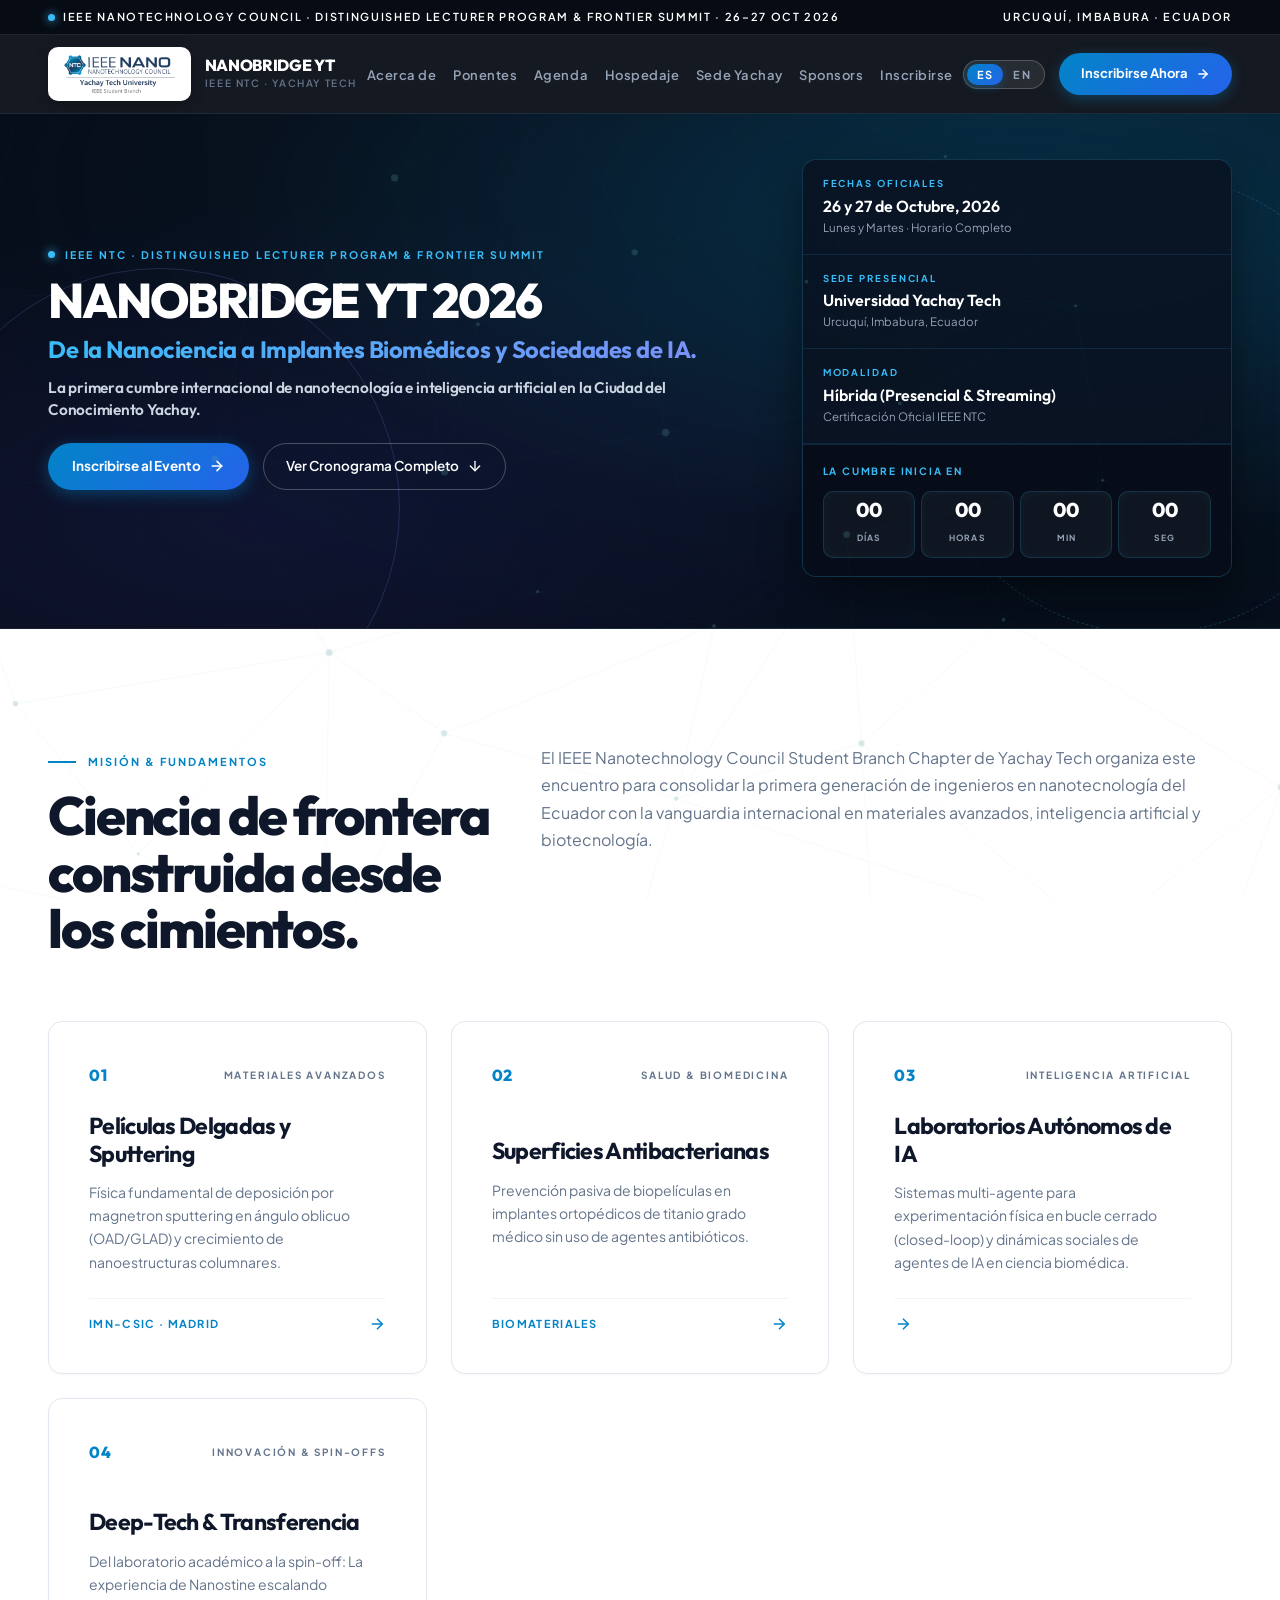
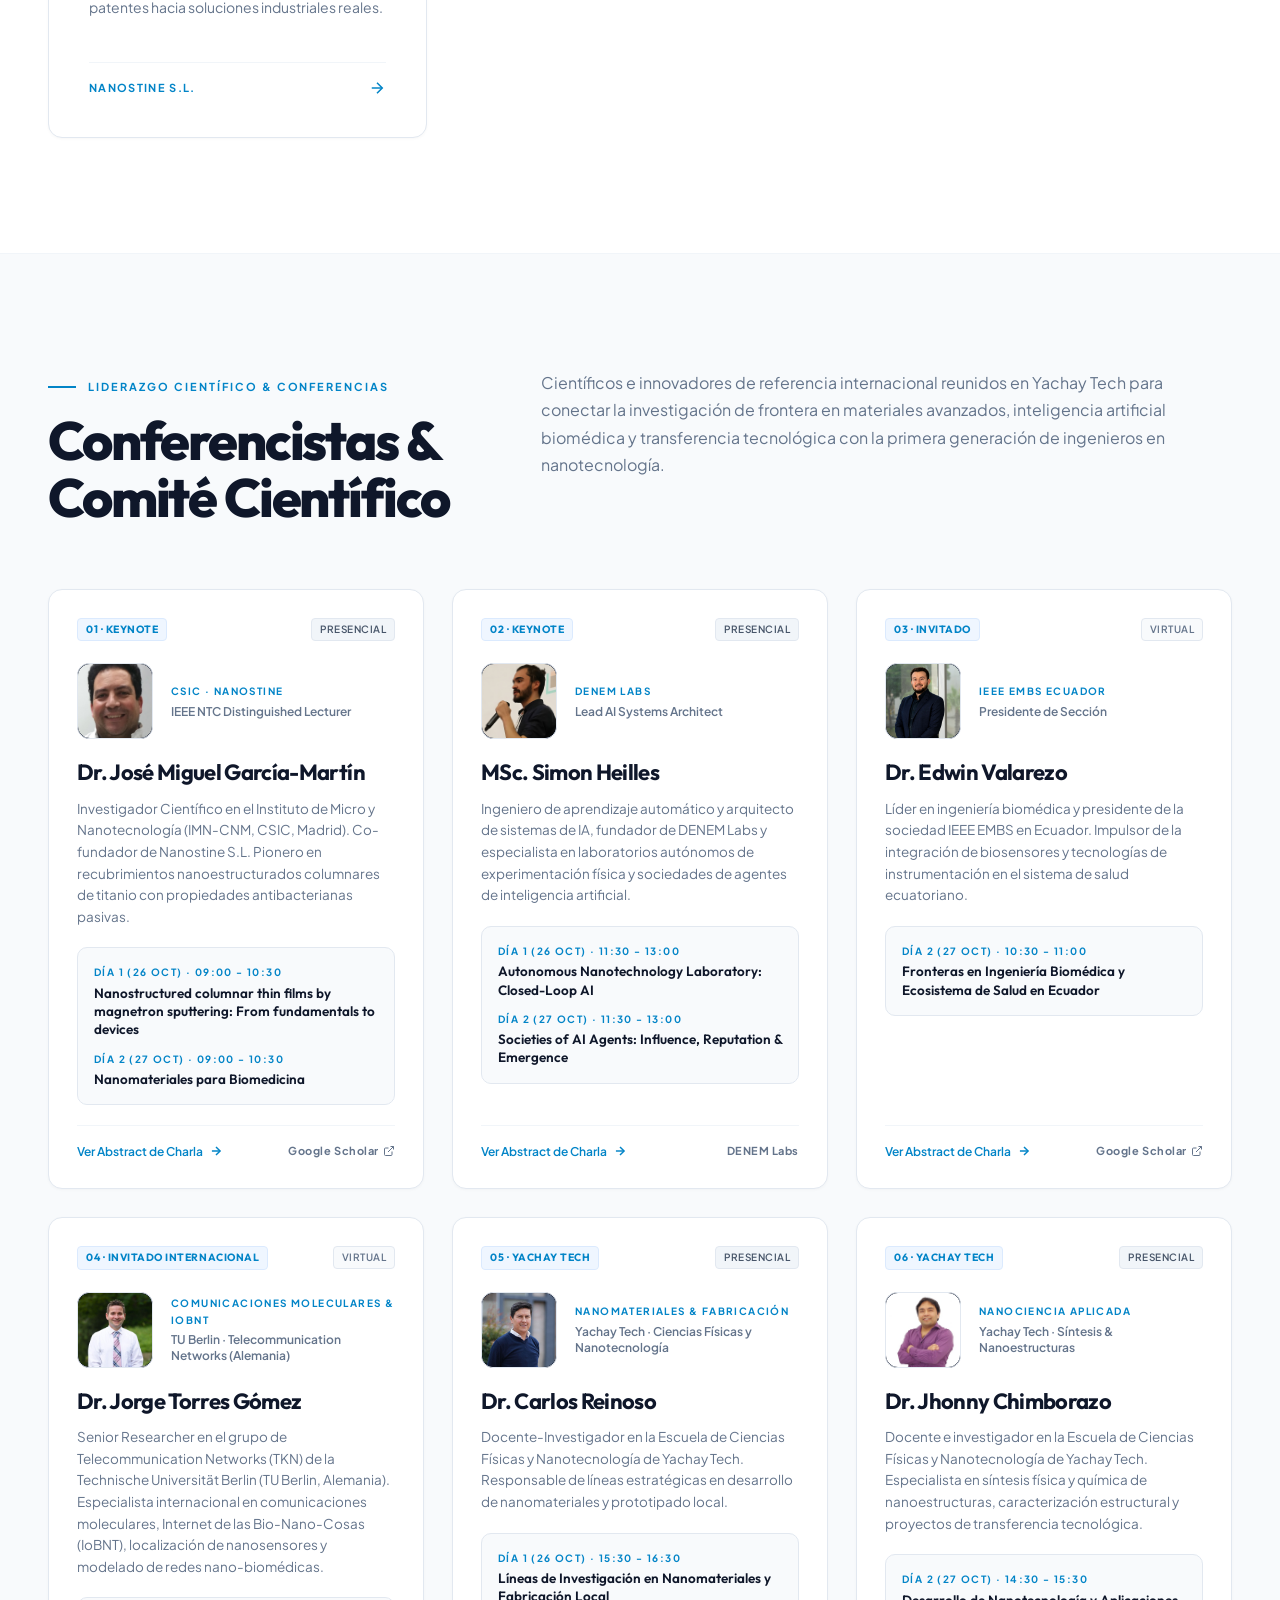
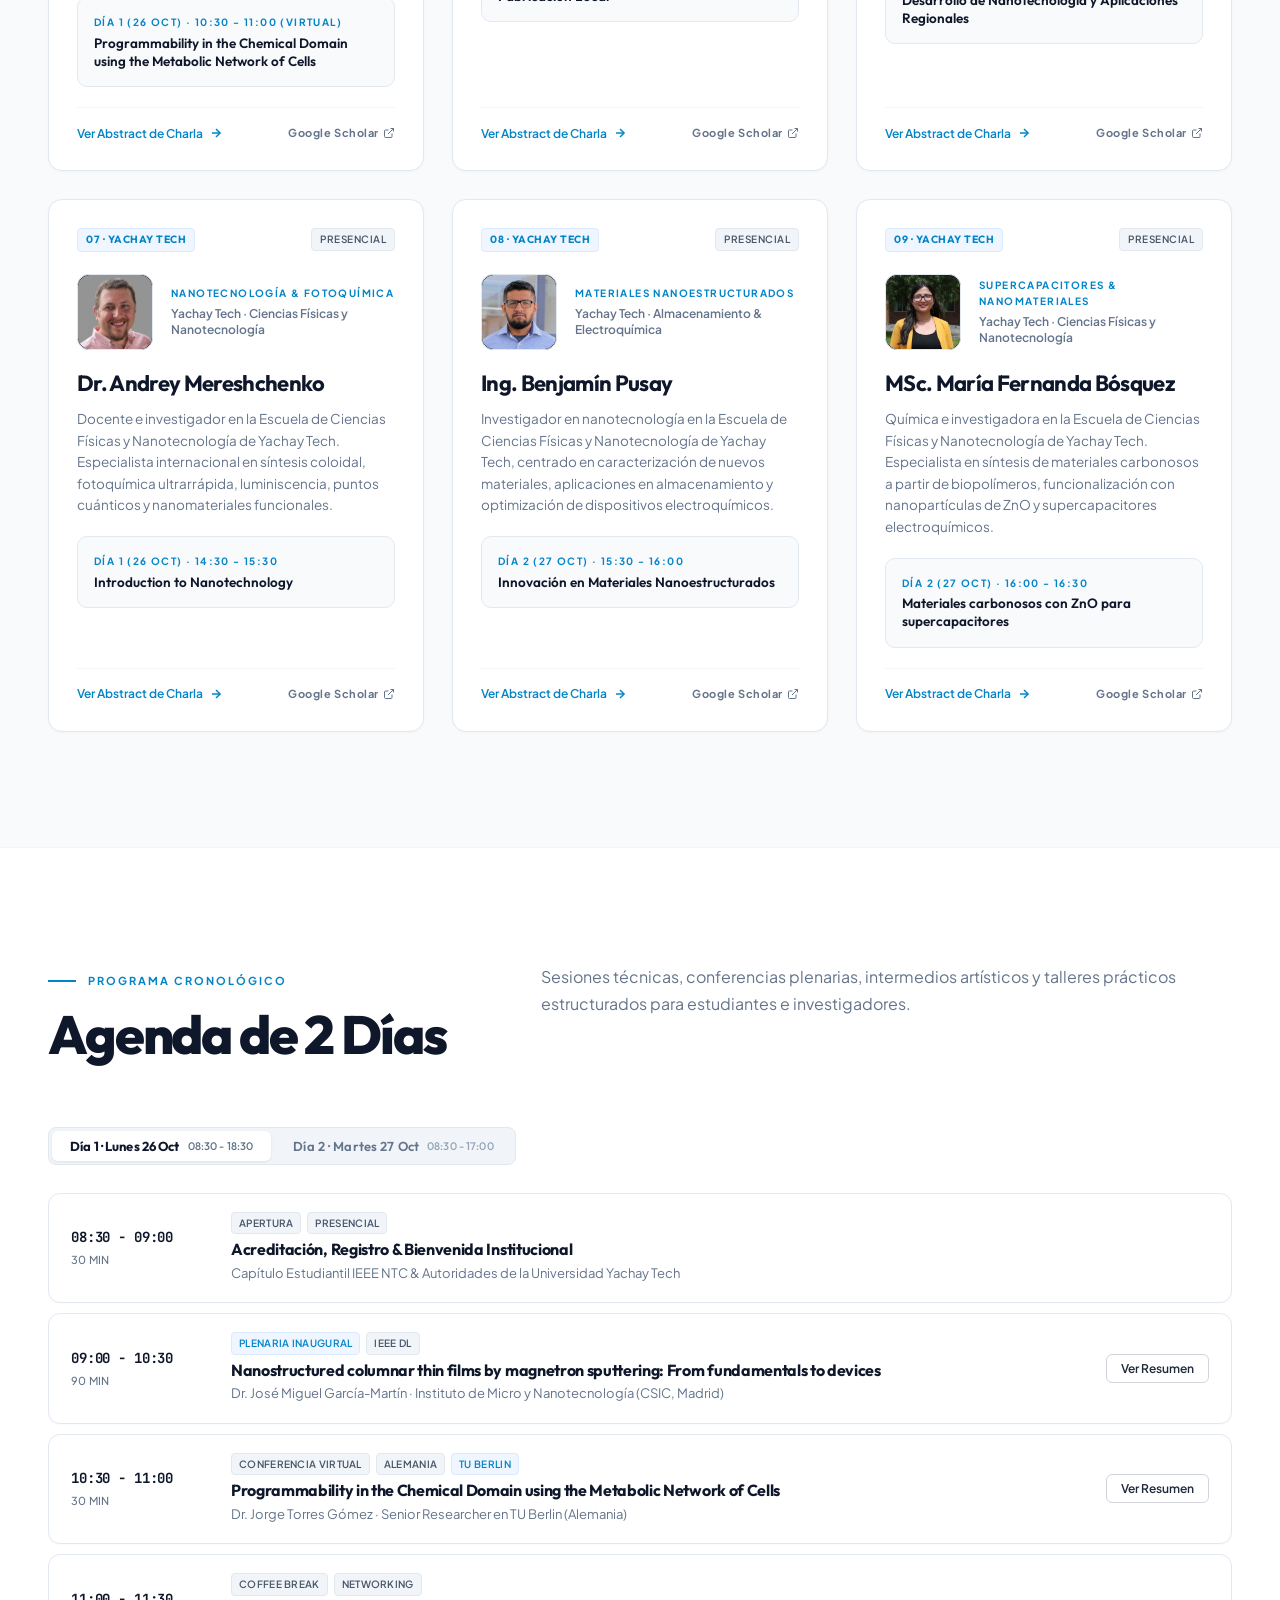
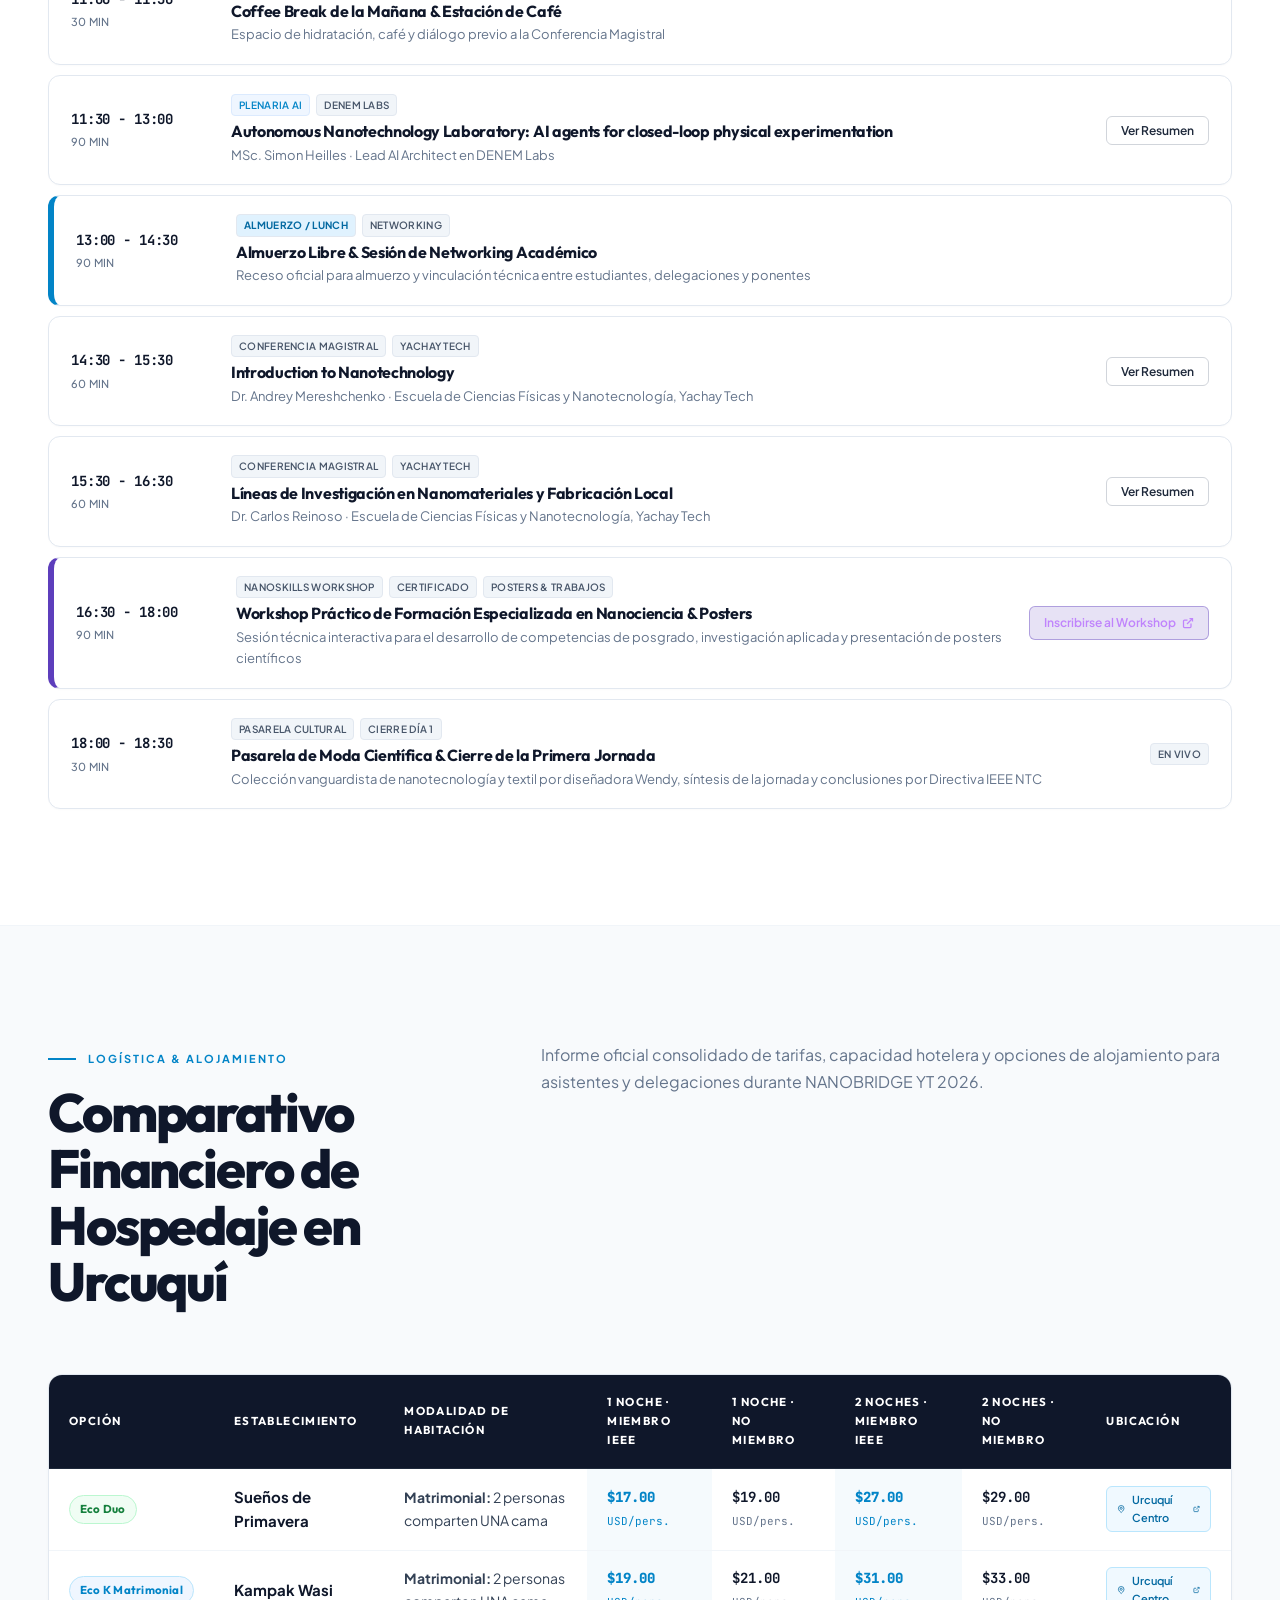
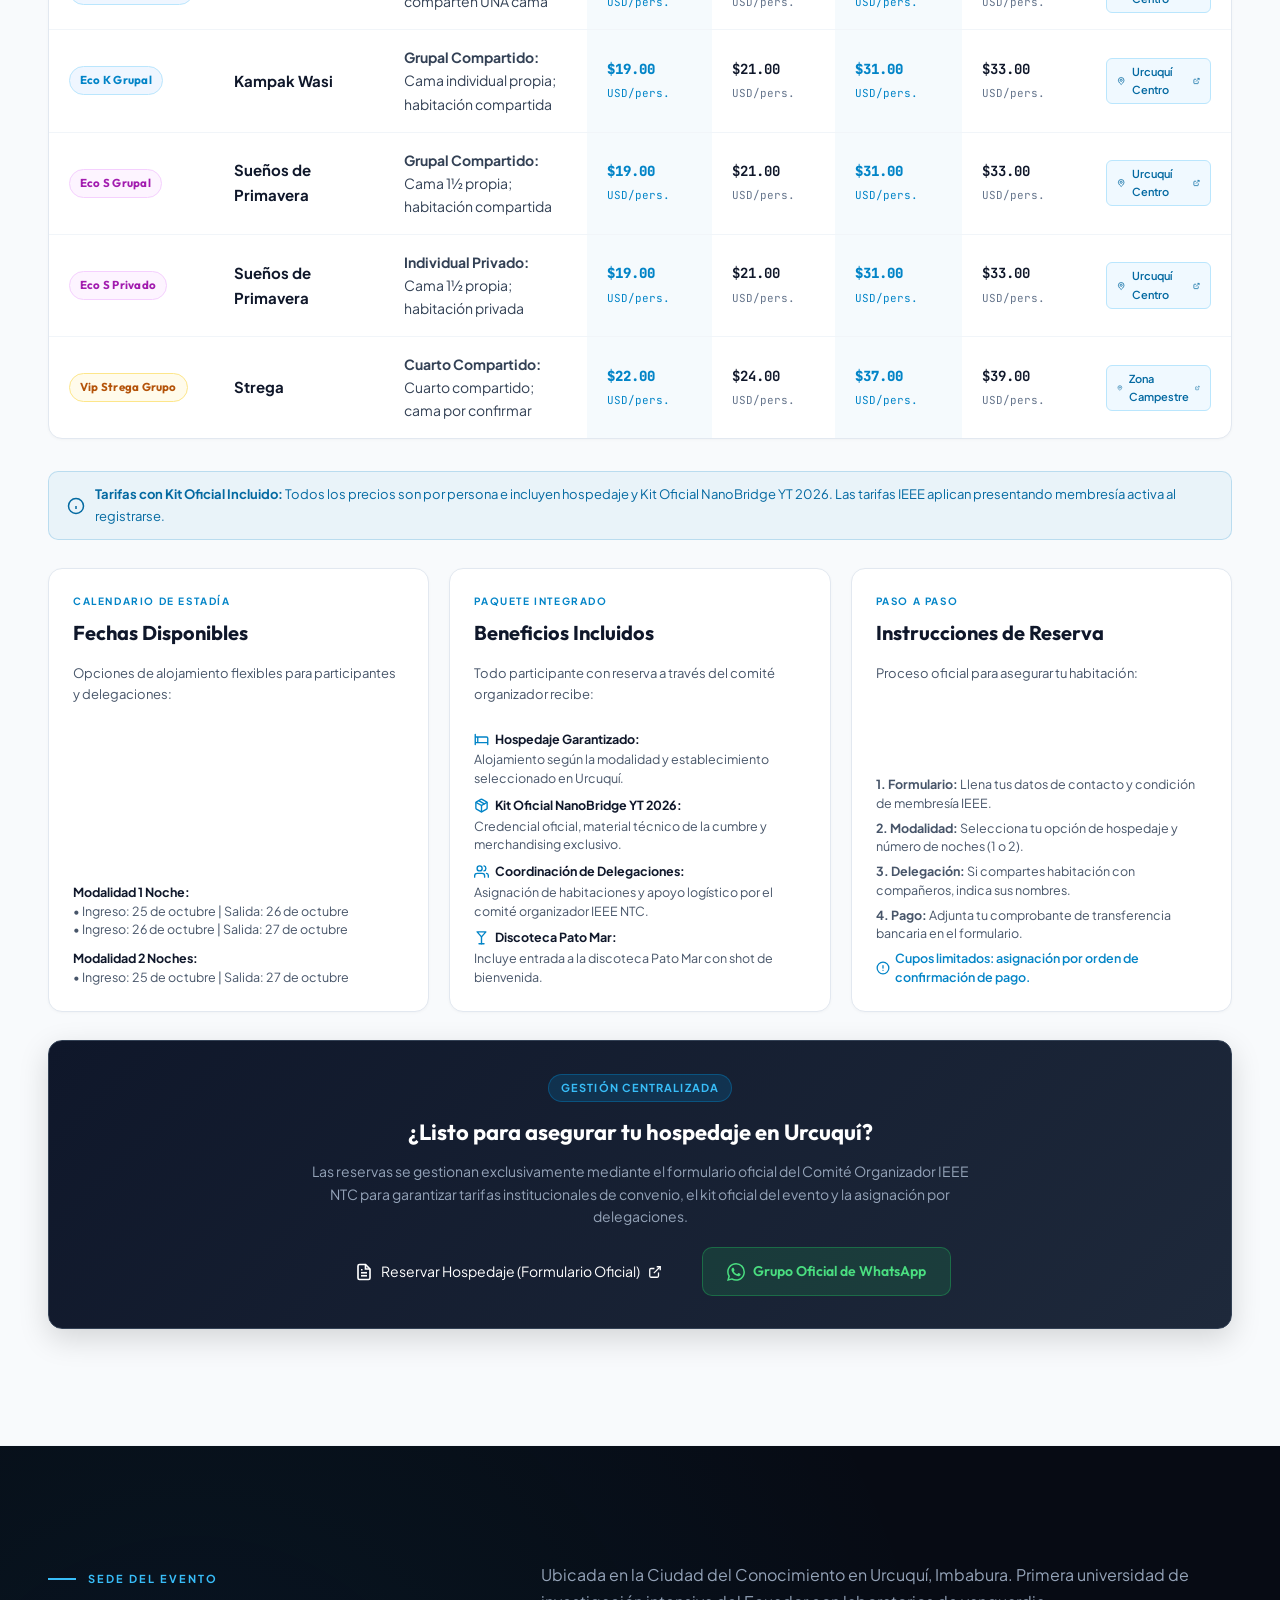
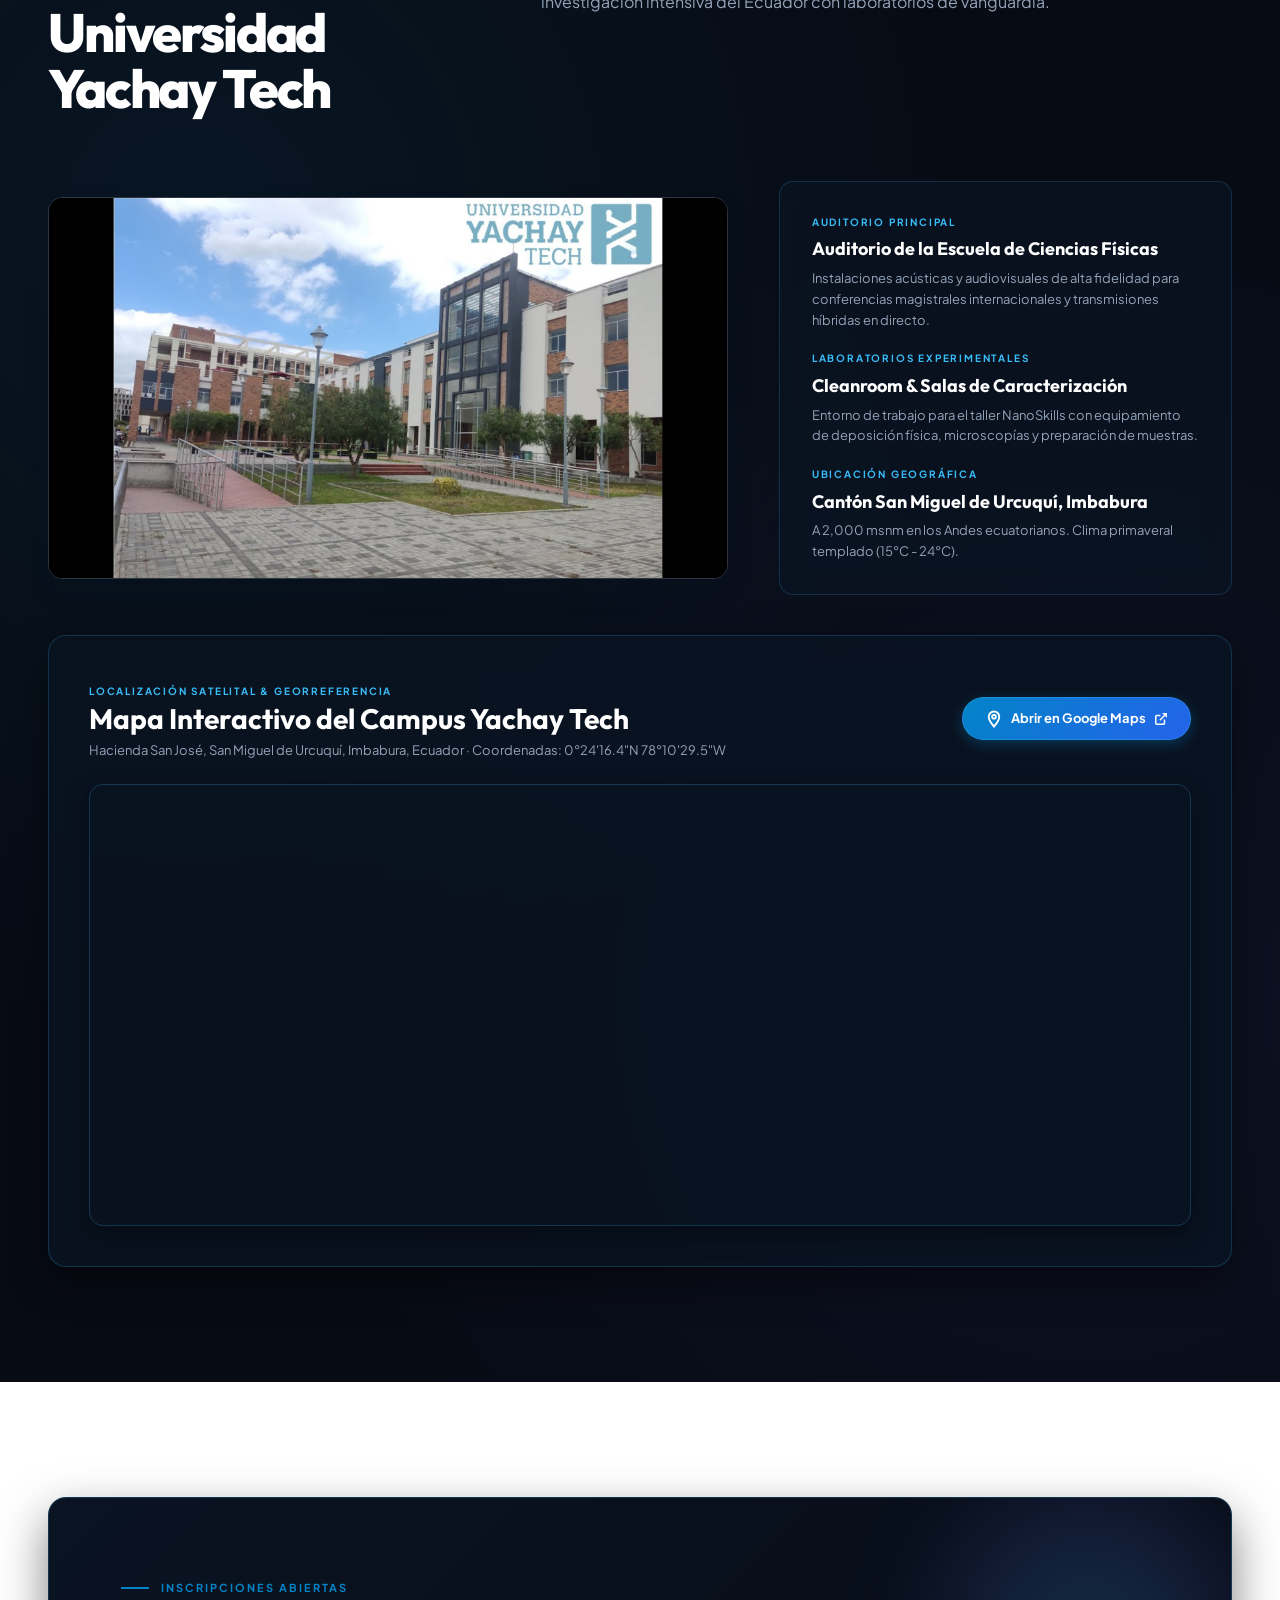
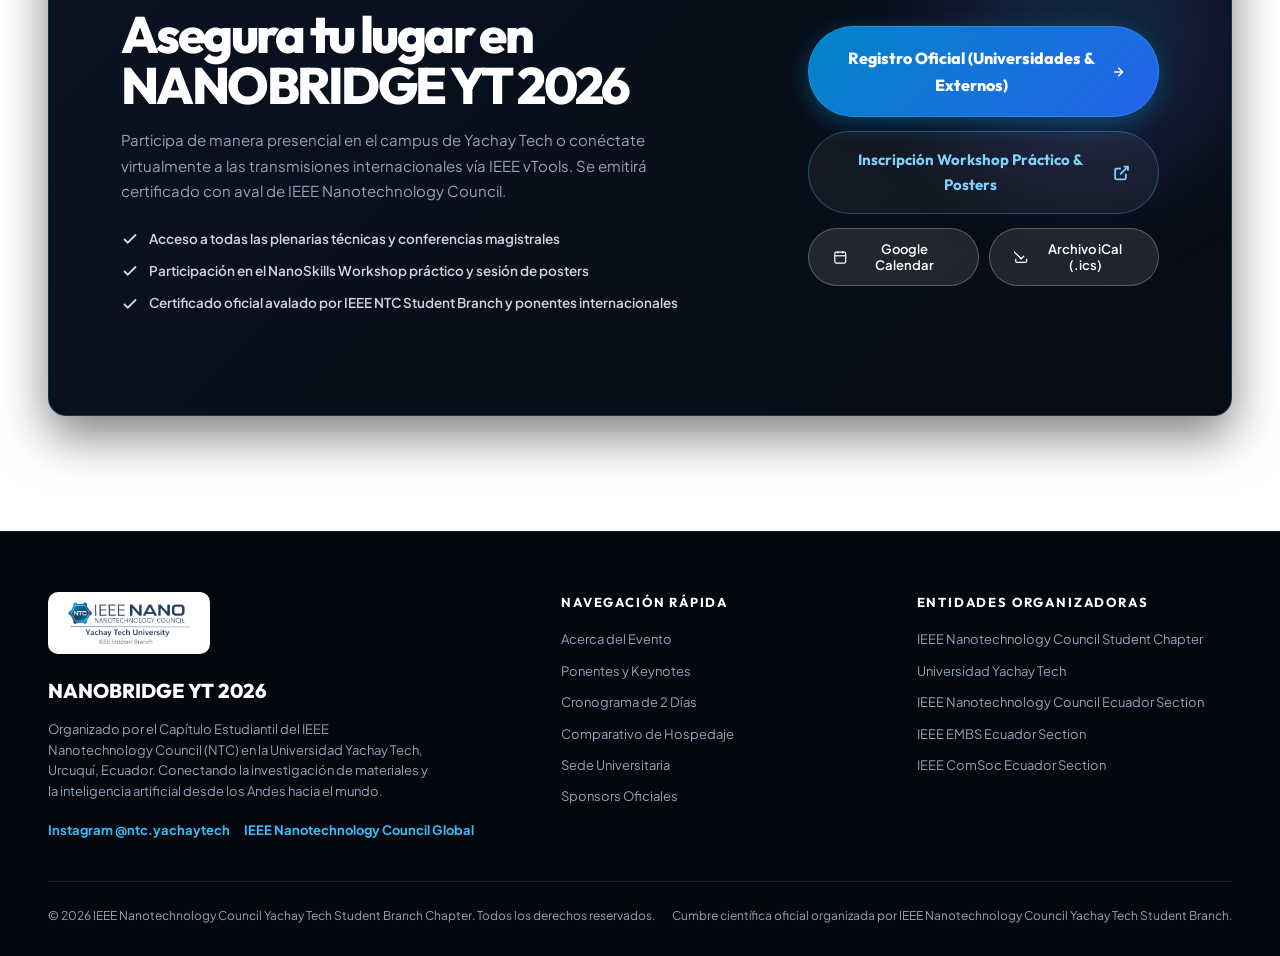
==== commit d9fecaf1: "Schedule update: Day 2 lunch 13:00-14:00, recognition ceremony 14:00-14:30, closing ceremony 16:30-1" ====
--- a/index.html
+++ b/index.html
@@ -18,7 +18,7 @@
   <link rel="icon" type="image/svg+xml" href="assets/ieee-ntc-official-trimmed.svg">
 
   <!-- Stylesheet -->
-  <link rel="stylesheet" href="styles.css?v=3.6">
+  <link rel="stylesheet" href="styles.css?v=3.7">
 </head>
 <body>
 
@@ -705,7 +705,7 @@
           </button>
           <button type="button" class="schedule-tab-btn" data-day="2">
             <span data-i18n="tab-day-2">Día 2 · Martes 27 Oct</span>
-            <span class="schedule-tab-date">08:30 - 18:00</span>
+            <span class="schedule-tab-date">08:30 - 17:00</span>
           </button>
         </div>
 
@@ -1041,11 +1041,11 @@
               </div>
             </div>
 
-            <!-- Day 2: 13:00 - 14:30 Almuerzo (90 min) -->
+            <!-- Day 2: 13:00 - 14:00 Almuerzo (60 min) -->
             <div class="timeline-entry entry-break" style="border-left: 6px solid #0284c7;">
               <div class="timeline-time-col">
-                <span class="timeline-time">13:00 - 14:30</span>
-                <span class="timeline-duration">90 MIN</span>
+                <span class="timeline-time">13:00 - 14:00</span>
+                <span class="timeline-duration">60 MIN</span>
               </div>
               <div class="timeline-info-col">
                 <div class="timeline-badge-row">
@@ -1057,6 +1057,22 @@
               </div>
             </div>
 
+            <!-- Day 2: 14:00 - 14:30 Ceremonia Especial de Reconocimientos & Premiación (30 min) -->
+            <div class="timeline-entry entry-break" style="border-left: 6px solid #f59e0b;">
+              <div class="timeline-time-col">
+                <span class="timeline-time">14:00 - 14:30</span>
+                <span class="timeline-duration">30 MIN</span>
+              </div>
+              <div class="timeline-info-col">
+                <div class="timeline-badge-row">
+                  <span class="timeline-tag tag-break" style="background:#fef3c7; color:#b45309; font-weight:700;" data-i18n="sched-tag-awards">Homenaje & Premiación</span>
+                  <span class="timeline-tag tag-invited" data-i18n="sched-tag-auditorium">Auditorio</span>
+                </div>
+                <h3 class="timeline-title" data-i18n="sched-d2-i8-title">Ceremonia Especial de Reconocimiento Institucional & Premiación</h3>
+                <p class="timeline-speaker-sub" data-i18n="sched-d2-i8-sub">Reconocimiento a MSc. Simon Heilles, Dr. José Miguel García-Martín, ponentes invitados y premiación oficial a los ganadores del Workshop & Posters del Día 1</p>
+              </div>
+            </div>
+
             <!-- Day 2: 14:30 - 15:30 Conferencia: Dr. Jhonny Chimborazo (60 min) -->
             <div class="timeline-entry">
               <div class="timeline-time-col">
@@ -1068,13 +1084,13 @@
                   <span class="timeline-tag tag-invited" data-i18n="sched-tag-conf">Conferencia</span>
                   <span class="timeline-tag tag-break" data-i18n="sched-tag-inperson">Presencial</span>
                 </div>
-                <h3 class="timeline-title" data-i18n="sched-d2-i8-title">Desarrollo de Nanotecnología y Aplicaciones Regionales</h3>
-                <p class="timeline-speaker-sub" data-i18n="sched-d2-i8-sub">Dr. Jhonny Chimborazo · Escuela de Ciencias Físicas y Nanotecnología, Yachay Tech</p>
+                <h3 class="timeline-title" data-i18n="sched-d2-i9-title">Desarrollo de Nanotecnología y Aplicaciones Regionales</h3>
+                <p class="timeline-speaker-sub" data-i18n="sched-d2-i9-sub">Dr. Jhonny Chimborazo · Escuela de Ciencias Físicas y Nanotecnología, Yachay Tech</p>
               </div>
               <div class="timeline-action-col">
                 <button type="button" class="btn-toggle-abstract" data-i18n="timeline-btn-view">Ver Resumen</button>
               </div>
-              <div class="timeline-expandable-abstract" data-i18n="sched-d2-i8-abs">
+              <div class="timeline-expandable-abstract" data-i18n="sched-d2-i9-abs">
                 Metodologías de síntesis física y química de nanoestructuras, caracterización estructural y proyectos de transferencia tecnológica orientados al sector productivo regional.
               </div>
             </div>
@@ -1090,13 +1106,13 @@
                   <span class="timeline-tag tag-invited" data-i18n="sched-tag-keynote">Conferencia Magistral</span>
                   <span class="timeline-tag tag-break">Yachay Tech</span>
                 </div>
-                <h3 class="timeline-title" data-i18n="sched-d2-i9-title">Innovación en Materiales Nanoestructurados para Aplicaciones Energéticas</h3>
-                <p class="timeline-speaker-sub" data-i18n="sched-d2-i9-sub">Ing. Benjamín Pusay · Investigador en Materiales Avanzados, Yachay Tech</p>
+                <h3 class="timeline-title" data-i18n="sched-d2-i10-title">Innovación en Materiales Nanoestructurados para Aplicaciones Energéticas</h3>
+                <p class="timeline-speaker-sub" data-i18n="sched-d2-i10-sub">Ing. Benjamín Pusay · Investigador en Materiales Avanzados, Yachay Tech</p>
               </div>
               <div class="timeline-action-col">
                 <button type="button" class="btn-toggle-abstract" data-i18n="timeline-btn-view">Ver Resumen</button>
               </div>
-              <div class="timeline-expandable-abstract" data-i18n="sched-d2-i9-abs">
+              <div class="timeline-expandable-abstract" data-i18n="sched-d2-i10-abs">
                 Nuevas rutas de síntesis de nanomateriales para almacenamiento energético y dispositivos electroquímicos de nueva generación.
               </div>
             </div>
@@ -1112,37 +1128,21 @@
                   <span class="timeline-tag tag-invited" data-i18n="sched-tag-keynote">Conferencia Magistral</span>
                   <span class="timeline-tag tag-break">Yachay Tech</span>
                 </div>
-                <h3 class="timeline-title" data-i18n="sched-d2-i10-title">Materiales carbonosos derivados de carboximetilcelulosa cargados con nanopartículas de ZnO para supercapacitores, estudio de la correlación entre la estructura y el rendimiento.</h3>
-                <p class="timeline-speaker-sub" data-i18n="sched-d2-i10-sub">MSc. María Fernanda Bósquez · Escuela de Ciencias Físicas y Nanotecnología, Yachay Tech</p>
+                <h3 class="timeline-title" data-i18n="sched-d2-i11-title">Materiales carbonosos derivados de carboximetilcelulosa cargados con nanopartículas de ZnO para supercapacitores, estudio de la correlación entre la estructura y el rendimiento.</h3>
+                <p class="timeline-speaker-sub" data-i18n="sched-d2-i11-sub">MSc. María Fernanda Bósquez · Escuela de Ciencias Físicas y Nanotecnología, Yachay Tech</p>
               </div>
               <div class="timeline-action-col">
                 <button type="button" class="btn-toggle-abstract" data-i18n="timeline-btn-view">Ver Resumen</button>
               </div>
-              <div class="timeline-expandable-abstract" data-i18n="sched-d2-i10-abs">
+              <div class="timeline-expandable-abstract" data-i18n="sched-d2-i11-abs">
                 Estudio sobre la síntesis y evaluación de materiales carbonosos derivados de biopolímeros (carboximetilcelulosa) funcionalizados con nanopartículas de óxido de zinc (ZnO) para su aplicación en supercapacitores electroquímicos, analizando en detalle la correlación directa entre la estructura nanométrica y el rendimiento de almacenamiento energético.
               </div>
             </div>
 
-            <!-- Day 2: 16:30 - 17:30 Ceremonia Especial de Reconocimientos & Premiación (60 min) -->
-            <div class="timeline-entry entry-break" style="border-left: 6px solid #f59e0b;">
-              <div class="timeline-time-col">
-                <span class="timeline-time">16:30 - 17:30</span>
-                <span class="timeline-duration">60 MIN</span>
-              </div>
-              <div class="timeline-info-col">
-                <div class="timeline-badge-row">
-                  <span class="timeline-tag tag-break" style="background:#fef3c7; color:#b45309; font-weight:700;" data-i18n="sched-tag-awards">Homenaje & Premiación</span>
-                  <span class="timeline-tag tag-invited" data-i18n="sched-tag-auditorium">Auditorio</span>
-                </div>
-                <h3 class="timeline-title" data-i18n="sched-d2-i11-title">Ceremonia Especial de Reconocimiento Institucional & Premiación</h3>
-                <p class="timeline-speaker-sub" data-i18n="sched-d2-i11-sub">Reconocimiento a MSc. Simon Heilles, Dr. José Miguel García-Martín, ponentes invitados y premiación oficial a los ganadores del Workshop & Posters del Día 1</p>
-              </div>
-            </div>
-
-            <!-- Day 2: 17:30 - 18:00 Ceremonia de Clausura Oficial de la Cumbre (30 min) -->
+            <!-- Day 2: 16:30 - 17:00 Ceremonia de Clausura Oficial de la Cumbre (30 min) -->
             <div class="timeline-entry entry-break" style="border-left: 6px solid #0284c7;">
               <div class="timeline-time-col">
-                <span class="timeline-time">17:30 - 18:00</span>
+                <span class="timeline-time">16:30 - 17:00</span>
                 <span class="timeline-duration">30 MIN</span>
               </div>
               <div class="timeline-info-col">
@@ -1635,6 +1635,6 @@
   </div>
 
   <!-- Main JavaScript File -->
-  <script src="main.js?v=3.6"></script>
+  <script src="main.js?v=3.7"></script>
 </body>
 </html>
